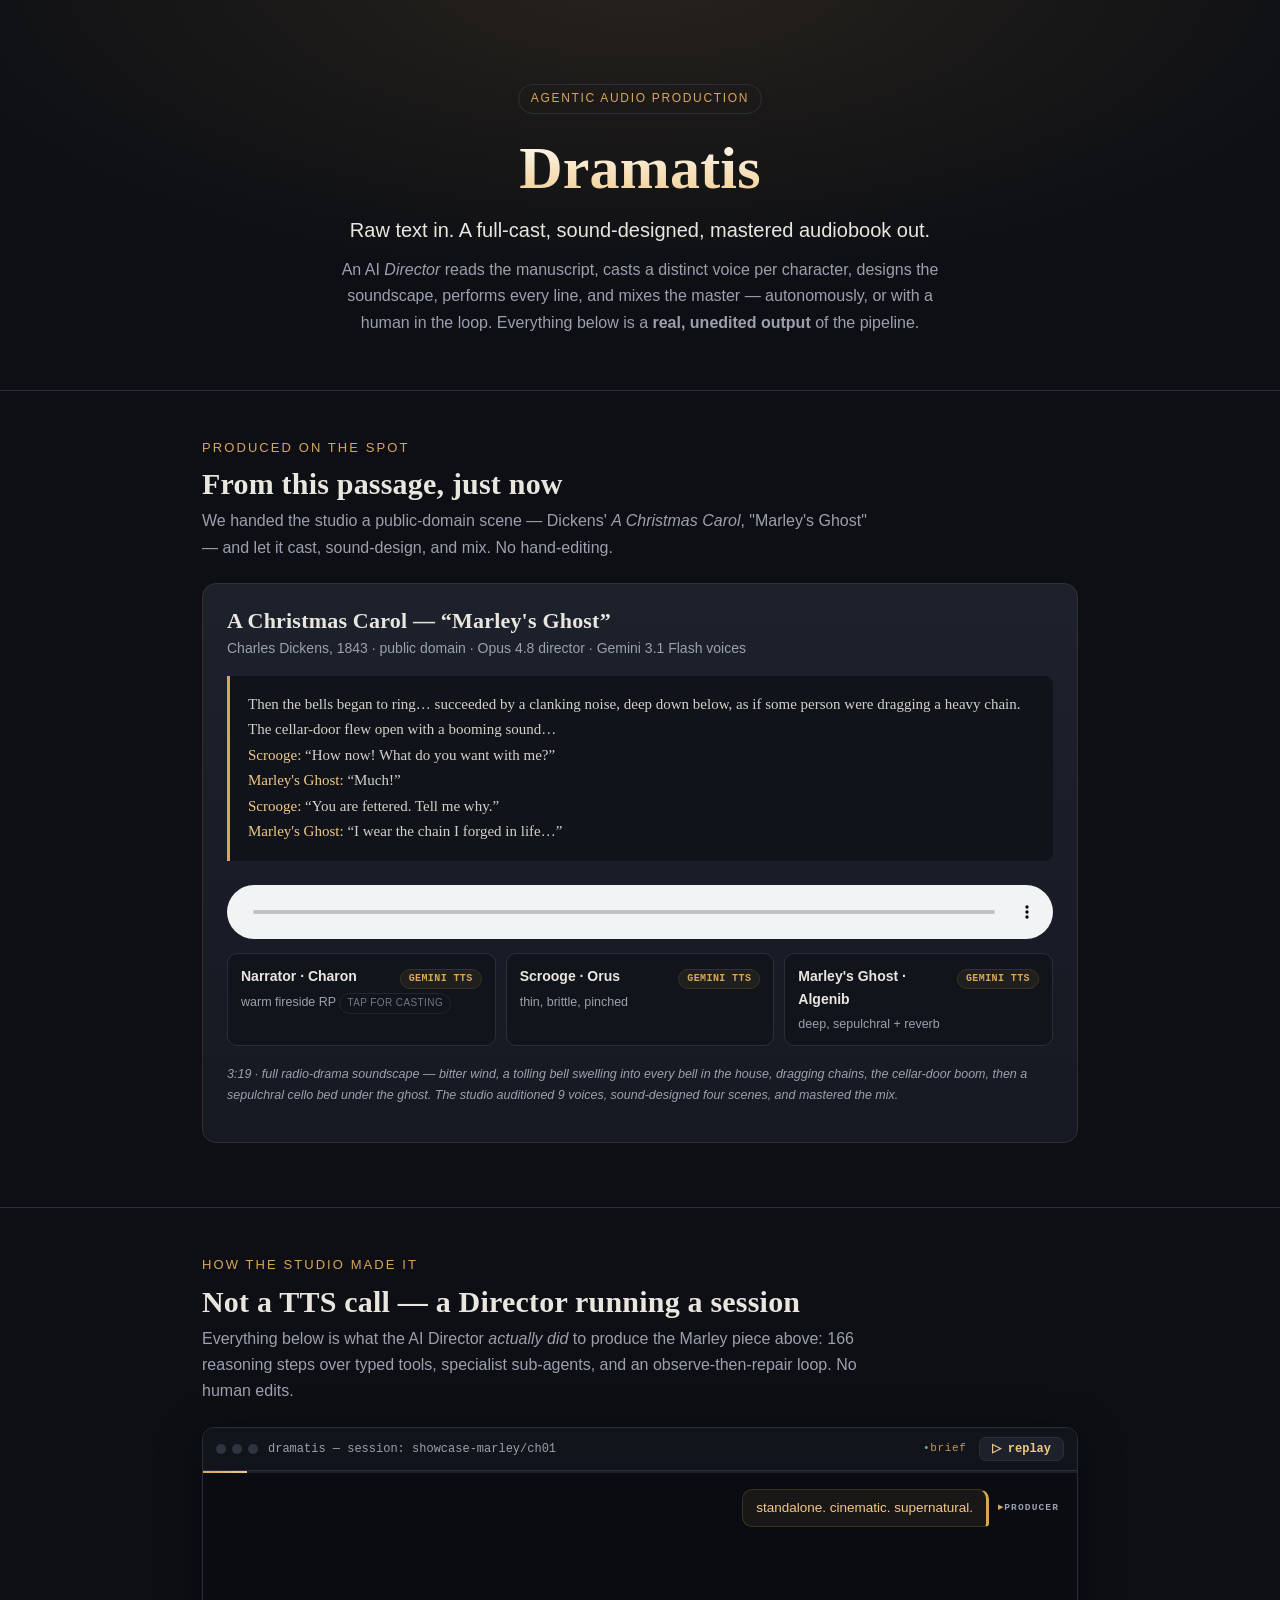
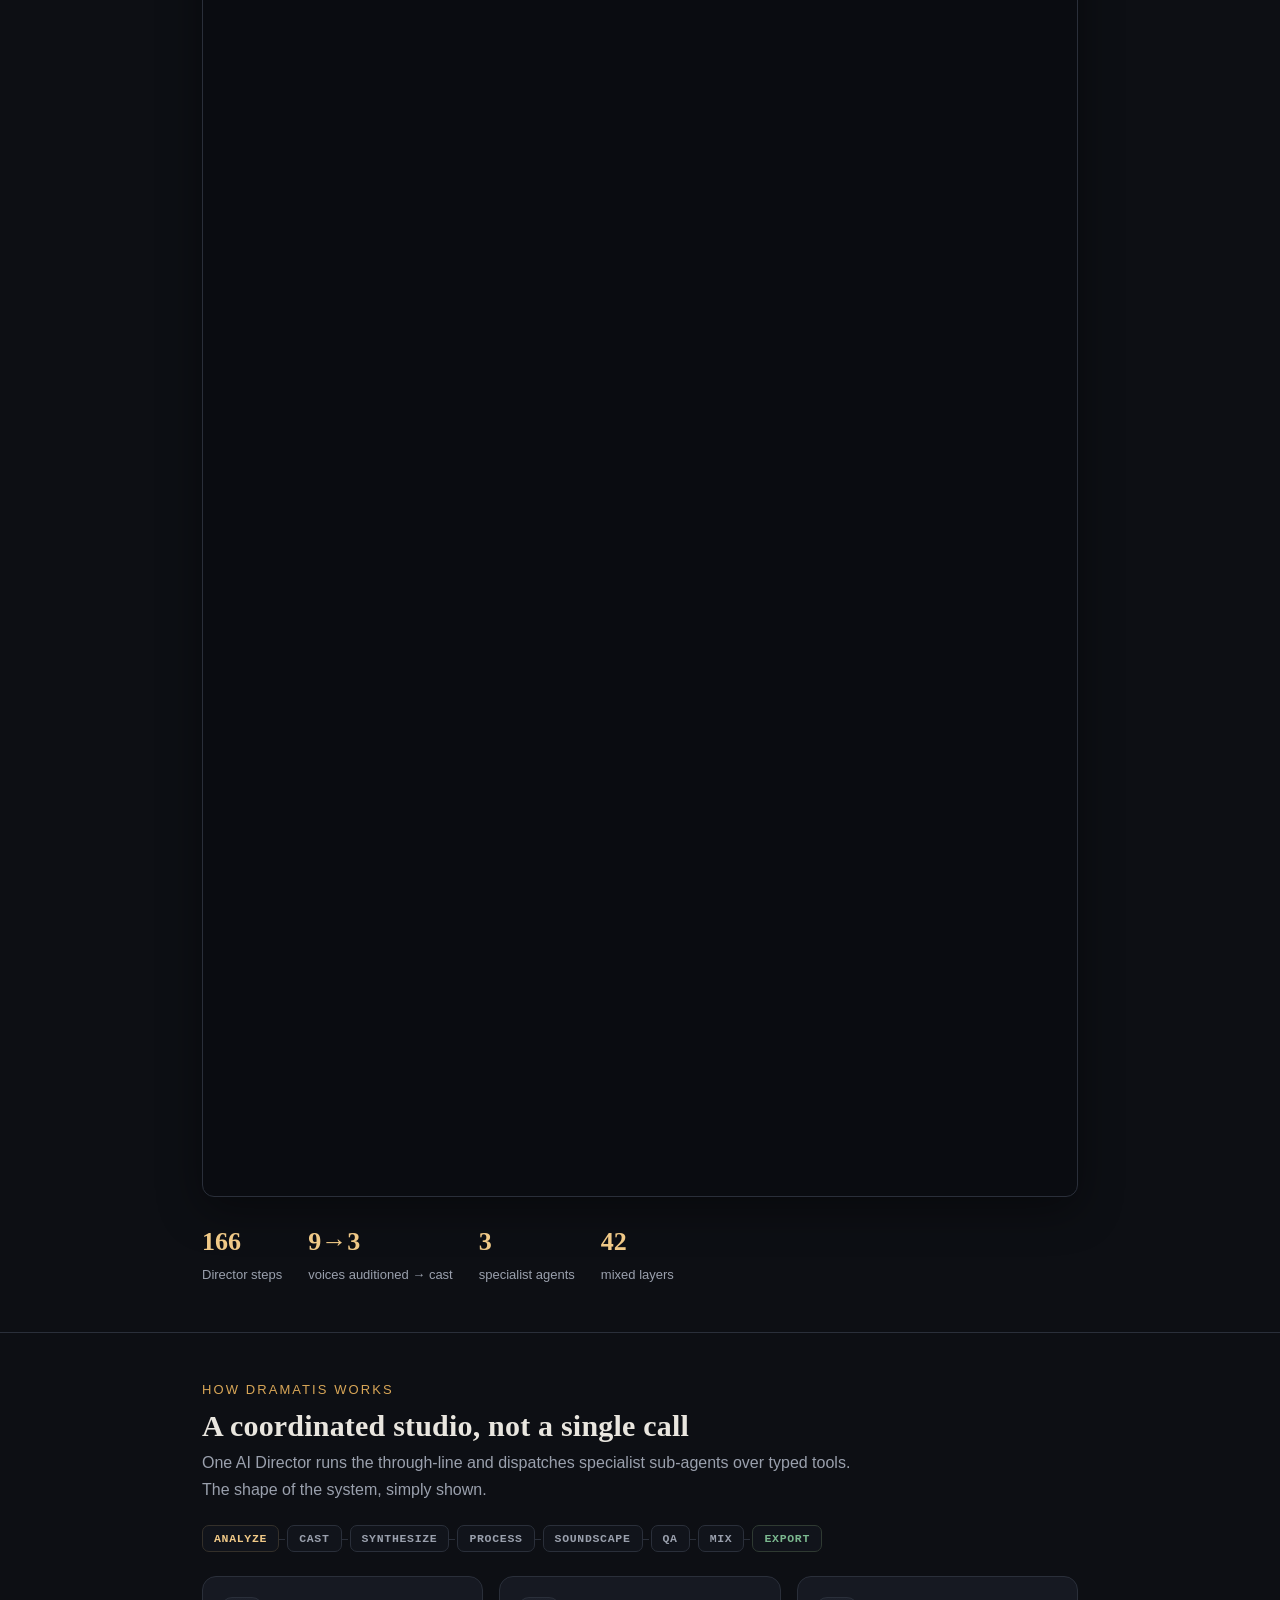
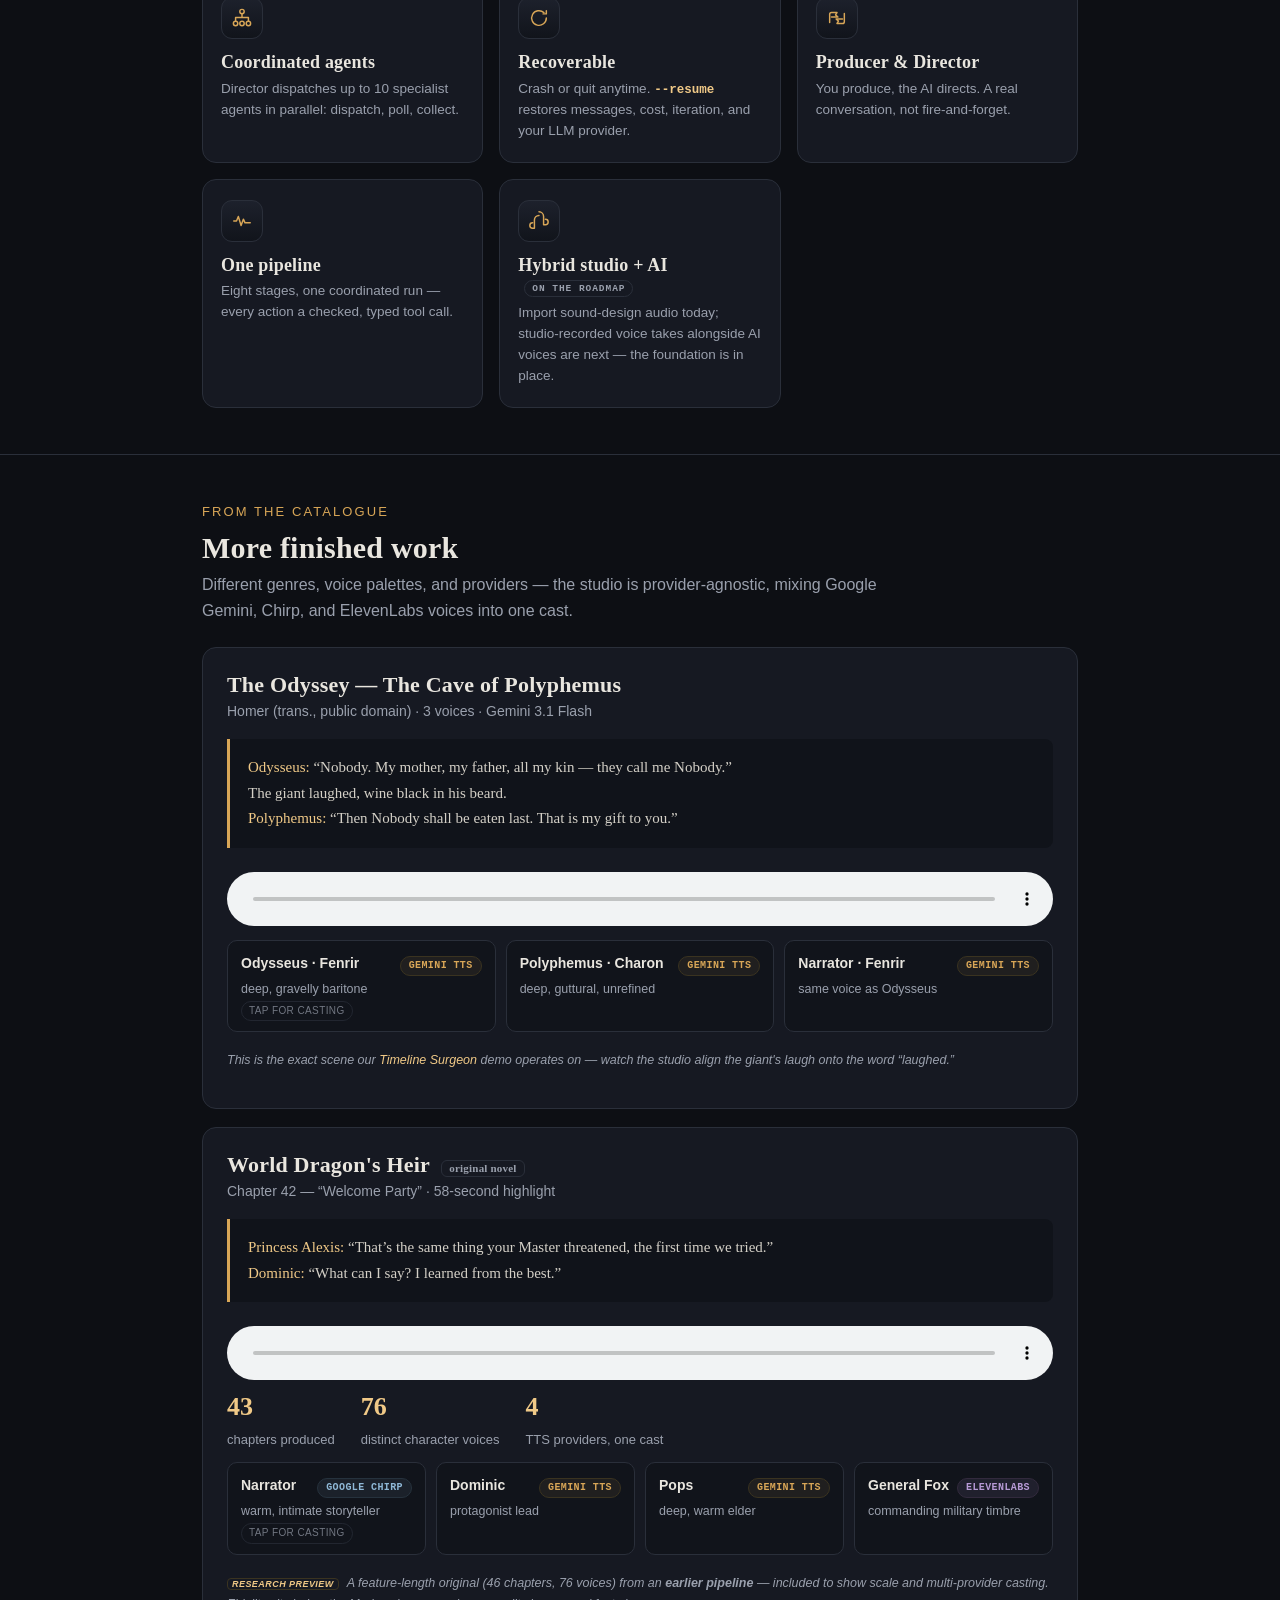
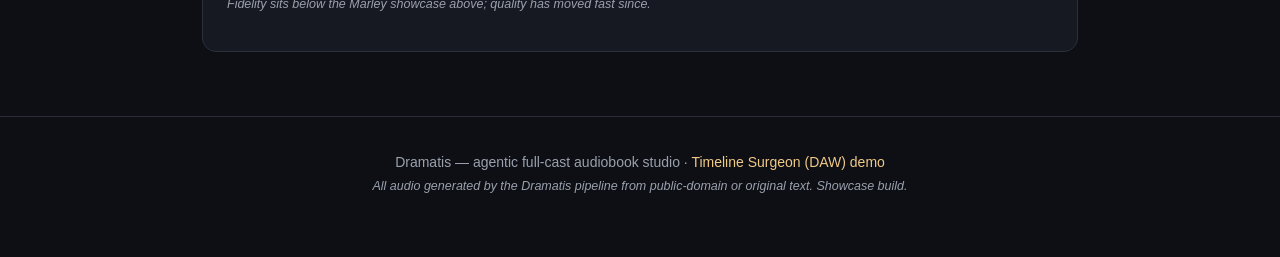
==== docs/index.html @ eeab8806 "showcase: terminal polish, per-voice samples, gallery swap, honest framing 1. Terminal: removed em-d" ====
<!DOCTYPE html>
<html lang="en">
<head>
<meta charset="utf-8">
<meta name="viewport" content="width=device-width, initial-scale=1">
<title>Dramatis — the AI full-cast audiobook studio</title>
<meta name="description" content="Dramatis turns raw text into full-cast, sound-designed, mixed audiobook audio. An AI Director casts voices, builds soundscapes, and masters the mix — these are real, unedited outputs.">
<style>
  :root{
    --bg:#0d0f14; --panel:#161922; --panel2:#1d212c; --ink:#e9e6df; --mut:#9aa0ad;
    --gold:#d8a657; --gold2:#f0c987; --line:#2a2f3a; --good:#7bb88f;
  }
  *{box-sizing:border-box}
  html{scroll-behavior:smooth}
  body{margin:0;background:var(--bg);color:var(--ink);
    font:16px/1.65 -apple-system,BlinkMacSystemFont,"Segoe UI",Roboto,Helvetica,Arial,sans-serif;
    -webkit-font-smoothing:antialiased}
  .wrap{max-width:920px;margin:0 auto;padding:0 22px}
  h1,h2,h3{font-family:Georgia,"Times New Roman",serif;font-weight:600;letter-spacing:.2px;line-height:1.2}
  a{color:var(--gold2);text-decoration:none}
  a:hover{text-decoration:underline}
  .tag{display:inline-block;font-size:12px;letter-spacing:.14em;text-transform:uppercase;
    color:var(--gold);border:1px solid var(--line);border-radius:999px;padding:4px 12px}

  /* hero */
  header.hero{padding:84px 0 54px;text-align:center;
    background:radial-gradient(1100px 460px at 50% -8%,rgba(216,166,87,.13),transparent 70%)}
  header.hero h1{font-size:60px;margin:18px 0 10px;background:linear-gradient(180deg,#fff,var(--gold2));
    -webkit-background-clip:text;background-clip:text;color:transparent}
  header.hero p.lead{font-size:20px;color:var(--ink);max-width:640px;margin:0 auto 6px}
  header.hero p.sub{color:var(--mut);max-width:600px;margin:10px auto 0}

  section{padding:46px 0;border-top:1px solid var(--line)}
  section h2{font-size:30px;margin:0 0 6px}
  .eyebrow{color:var(--gold);font-size:13px;letter-spacing:.16em;text-transform:uppercase;margin:0 0 8px}
  .desc{color:var(--mut);max-width:680px;margin:0 0 22px}

  .card{background:var(--panel);border:1px solid var(--line);border-radius:14px;padding:24px;margin:18px 0}
  .card.feature{background:linear-gradient(180deg,var(--panel2),var(--panel));border-color:#34302a}
  .card h3{font-size:22px;margin:0 0 2px}
  .card .meta{color:var(--mut);font-size:14px;margin:0 0 16px}

  .grid{display:grid;grid-template-columns:1fr 1fr;gap:20px}
  @media(max-width:720px){.grid{grid-template-columns:1fr}header.hero h1{font-size:42px}}

  blockquote.script{margin:0 0 18px;padding:16px 18px;background:#10131a;border-left:3px solid var(--gold);
    border-radius:0 8px 8px 0;color:#d4d0c7;font-family:Georgia,serif;font-size:15px;line-height:1.7}
  blockquote.script .sp{color:var(--gold2);font-style:normal}

  audio{width:100%;margin-top:6px;filter:saturate(.9)}
  .players{display:flex;flex-direction:column;gap:6px}

  .cast{display:flex;flex-wrap:wrap;gap:8px;margin-top:14px}
  .voice{display:flex;flex-direction:column;background:#11141b;border:1px solid var(--line);
    border-radius:10px;padding:9px 13px;min-width:150px}
  .voice .who{font-weight:600;font-size:14px}
  .voice .vo{color:var(--mut);font-size:12.5px}
  .pill{display:inline-block;font-size:11px;color:var(--mut);border:1px solid var(--line);
    border-radius:6px;padding:1px 7px;margin-left:6px}

  .pending{display:flex;align-items:center;gap:10px;color:var(--gold2);font-size:15px;
    background:#13161e;border:1px dashed #4a4332;border-radius:10px;padding:14px 16px}
  .dot{width:9px;height:9px;border-radius:50%;background:var(--gold);animation:pulse 1.3s infinite}
  @keyframes pulse{0%,100%{opacity:.35}50%{opacity:1}}

  .steps{display:flex;flex-wrap:wrap;gap:10px;margin-top:10px}
  .step{flex:1;min-width:120px;background:var(--panel);border:1px solid var(--line);border-radius:10px;padding:14px}
  .step b{color:var(--gold2);display:block;font-size:14px;margin-bottom:3px}
  .step span{color:var(--mut);font-size:13px}

  .statline{display:flex;gap:26px;flex-wrap:wrap;margin:6px 0 0}
  .statline .s b{font-size:26px;color:var(--gold2);font-family:Georgia,serif}
  .statline .s span{color:var(--mut);font-size:13px;display:block}

  footer{border-top:1px solid var(--line);padding:34px 0 60px;color:var(--mut);font-size:14px;text-align:center}
  .note{color:var(--mut);font-size:12.5px;margin-top:18px;font-style:italic}

  /* agent-trace replay console */
  .replay{background:#0a0c11;border:1px solid var(--line);border-radius:12px;overflow:hidden;
    margin:22px 0 0;box-shadow:0 12px 44px rgba(0,0,0,.4)}
  .replay-bar{display:flex;align-items:center;gap:10px;padding:9px 13px;background:#11141b;border-bottom:1px solid var(--line)}
  .rb-dots{display:flex;gap:6px}
  .rb-dots i{width:10px;height:10px;border-radius:50%;background:#2e3440;display:block}
  .rb-title{flex:1;color:var(--mut);font:12px/1 ui-monospace,Menlo,Consolas,monospace}
  .rb-play{background:var(--panel2);color:var(--gold2);border:1px solid var(--line);border-radius:7px;
    padding:5px 12px;font:600 12px/1 ui-monospace,Menlo,Consolas,monospace;cursor:pointer}
  .rb-play:hover{border-color:var(--gold)}
  .replay-body{padding:16px 18px;font:13.5px/1.55 ui-monospace,Menlo,Consolas,monospace}
  .ev{margin:0 0 12px;transition:opacity .5s cubic-bezier(.22,.7,.2,1),transform .5s cubic-bezier(.22,.7,.2,1)}
  .replay.armed .ev{opacity:0;transform:translateY(10px)}
  .replay.armed .ev.show{opacity:1;transform:none}
  @media (prefers-reduced-motion: reduce){.replay.armed .ev{opacity:1;transform:none}}

  /* ===== voice cards ===== */
/* ===== interactive voice cards (vc-) — additive, namespaced ===== */
.vc-cast{display:grid;grid-template-columns:repeat(auto-fill,minmax(200px,1fr));gap:10px;margin-top:14px}
.vc-cast--wide{grid-template-columns:repeat(auto-fill,minmax(190px,1fr));margin-top:12px}

.vc-card{position:relative;display:block;width:100%;text-align:left;background:#11141b;
  border:1px solid var(--line);border-radius:10px;padding:11px 13px;cursor:pointer;
  -webkit-tap-highlight-color:transparent;
  transition:border-color .28s cubic-bezier(.22,.7,.2,1),background .28s cubic-bezier(.22,.7,.2,1),
    transform .28s cubic-bezier(.22,.7,.2,1),box-shadow .28s cubic-bezier(.22,.7,.2,1)}
.vc-card:hover,.vc-card:focus-visible,.vc-card.is-open{border-color:var(--gold);background:#141821;
  box-shadow:0 8px 26px rgba(0,0,0,.34);outline:none}
.vc-card:focus-visible{box-shadow:0 0 0 2px rgba(216,166,87,.45)}

.vc-head{display:flex;align-items:baseline;justify-content:space-between;gap:8px}
.vc-who{font-weight:600;font-size:14px;color:var(--ink)}
.vc-voice{display:block;color:var(--mut);font-size:12.5px;margin-top:3px}

/* provider chip — tint per family so the multi-provider story reads visually */
.vc-chip{flex:none;font:600 10px/1.4 ui-monospace,Menlo,Consolas,monospace;letter-spacing:.04em;
  text-transform:uppercase;border:1px solid var(--line);border-radius:999px;padding:2px 8px;color:var(--mut);white-space:nowrap}
.vc-card[data-prov="gemini"] .vc-chip{color:var(--gold);border-color:#3a3320;background:rgba(216,166,87,.07)}
.vc-card[data-prov="chirp"]  .vc-chip{color:#8fb8d6;border-color:#26323d;background:rgba(143,184,214,.08)}
.vc-card[data-prov="eleven"] .vc-chip{color:#b79ad6;border-color:#322a3d;background:rgba(183,154,214,.09)}

/* hover/tap cue — fades out once the detail is open */
.vc-cue{display:inline-block;color:var(--mut);font-size:10px;letter-spacing:.04em;text-transform:uppercase;
  border:1px solid var(--line);border-radius:999px;padding:1px 7px;opacity:0;transform:translateY(1px);
  transition:opacity .25s ease,color .25s ease,border-color .25s ease;vertical-align:middle}
.vc-cast > .vc-card:first-child .vc-cue{opacity:.7}
.vc-card:hover .vc-cue{color:var(--gold);border-color:#3a3320}
.vc-card:hover .vc-cue,.vc-card:focus-within .vc-cue,.vc-card.is-open .vc-cue{opacity:0}

/* reveal: grid 0fr->1fr never clips and animates the real height */
.vc-detail{display:grid;grid-template-rows:0fr;
  transition:grid-template-rows .34s cubic-bezier(.22,.7,.2,1),margin-top .34s cubic-bezier(.22,.7,.2,1);
  margin-top:0}
.vc-detail-i{overflow:hidden;min-height:0;opacity:0;transform:translateY(-3px);
  transition:opacity .3s ease .04s,transform .3s cubic-bezier(.22,.7,.2,1) .04s}
.vc-card:hover .vc-detail,.vc-card:focus-within .vc-detail,.vc-card.is-open .vc-detail{grid-template-rows:1fr;margin-top:9px}
.vc-card:hover .vc-detail-i,.vc-card:focus-within .vc-detail-i,.vc-card.is-open .vc-detail-i{opacity:1;transform:none}

.vc-for{display:block;color:#d4d0c7;font-size:12.5px;line-height:1.55;
  padding-top:9px;border-top:1px solid var(--line)}
.vc-id{display:block;color:var(--mut);font:11px/1.4 ui-monospace,Menlo,Consolas,monospace;margin-top:6px;word-break:break-word}
.vc-sample{display:block;margin-top:8px}
.vc-play{font:600 11px/1 ui-monospace,Menlo,Consolas,monospace;letter-spacing:.03em;
  color:var(--gold2);background:rgba(216,166,87,.08);border:1px solid #3a3320;border-radius:7px;
  padding:5px 11px;cursor:pointer;transition:background .2s,border-color .2s}
.vc-play:hover{background:rgba(216,166,87,.16);border-color:var(--gold)}
.vc-play.playing{color:var(--good);border-color:#2f3a32;background:rgba(123,184,143,.1)}

@media(max-width:720px){.vc-cast,.vc-cast--wide{grid-template-columns:1fr 1fr}.vc-chip{font-size:9.5px;padding:2px 6px}}
@media(max-width:430px){.vc-cast,.vc-cast--wide{grid-template-columns:1fr}}
@media (prefers-reduced-motion: reduce){
  .vc-card,.vc-detail,.vc-detail-i,.vc-cue{transition:none}
}
  /* ===== upgraded agent-trace replay (rp-/tr-) - terminal-styled, CLI colour-coded ===== */
.rp-phase{font:11px/1 ui-monospace,Menlo,Consolas,monospace;color:var(--gold);letter-spacing:.06em;
  text-transform:lowercase;opacity:0;transition:opacity .4s;white-space:nowrap;margin-right:2px}
.rp-phase.on{opacity:.9}
.rp-phase::before{content:"\2022 ";color:var(--good)}
.rp-rail{height:2px;background:#1a1e27;position:relative;overflow:hidden}
.rp-rail-fill{position:absolute;inset:0 100% 0 0;background:linear-gradient(90deg,var(--gold),var(--gold2));
  transition:right .5s linear;left:0;right:100%}
.replay.armed .rp-rail-fill{right:100%}

/* everything in the body is monospace now (true terminal) */
.replay.armed .ev[data-step]{opacity:0;transform:translateY(8px)}
.replay.armed .ev[data-step].show{opacity:1;transform:none}

/* DIRECTOR thinking - monospace, gold caret prompt (the agent "talking") */
.ev.think{color:#c4c9d2;font-style:normal;font-family:ui-monospace,Menlo,Consolas,monospace;
  font-size:13px;line-height:1.55;padding-left:16px;text-indent:-16px}
.ev.think::before{content:"\203A";color:var(--gold);font-weight:700;margin-right:7px;font-size:13px}

/* PRODUCER input - right-aligned human bubble, distinct from the machine feed */
.ev.rp-prod{display:flex;justify-content:flex-end;align-items:center;gap:9px}
.rp-prod-tag{font:600 9.5px/1 ui-monospace,Menlo,Consolas,monospace;letter-spacing:.12em;text-transform:uppercase;
  color:var(--mut);order:2}
.rp-prod-tag::before{content:"\25B8 ";color:var(--gold)}
.rp-prod-msg{order:1;max-width:78%;background:rgba(216,166,87,.08);border:1px solid #3a3320;
  border-right:3px solid var(--gold);border-radius:10px 10px 4px 10px;padding:8px 13px;
  color:var(--gold2);font:13.5px/1.5 -apple-system,BlinkMacSystemFont,"Segoe UI",Roboto,Helvetica,Arial,sans-serif}

/* TOOL CALL - structured signature line + a return line beneath it */
.ev.call{display:block;padding:7px 11px;border-left:2px solid #232833;background:#0c0f15;border-radius:0 8px 8px 0}
.ev.call .tr-sig{display:block;font:13px/1.6 ui-monospace,Menlo,Consolas,monospace}
.tr-fn{color:var(--gold2);font-weight:600}
.tr-fn::before{content:"\21B3 ";color:#4a5260;font-weight:400}
.ev.call .tr-sig > .tr-fn:first-child::before{content:"";}
.tr-args{color:#8a92a0}
.tr-str{color:#9fd3b0}            /* string args - green */
.tr-num{color:#d6a8e0}            /* numeric args - violet */
.tr-pipe{color:var(--gold);font-weight:700}
.tr-ret{display:block;color:var(--mut);font:12px/1.5 ui-monospace,Menlo,Consolas,monospace;margin-top:3px;padding-left:14px}
.tr-ret b{color:var(--good)}
.tr-q{color:#cdd2da;font-style:italic}
.tr-ok{color:var(--good);font-weight:700;text-transform:uppercase;font-size:10.5px;letter-spacing:.05em;margin-right:4px}
.ev.call.ok{border-left-color:var(--good)}
.tr-file{color:#e6b35a;font:12px/1 ui-monospace,Menlo,Consolas,monospace;background:#13161e;
  border:1px solid var(--line);border-radius:5px;padding:1px 5px}

/* ===== HELD PARALLEL STAGE - the multi-agent wow ===== */
.ev.rp-fan{background:#0c0f15;border:1px solid var(--line);border-radius:11px;padding:12px 13px 11px;
  border-left:2px solid var(--gold)}
.rp-fan-head{display:flex;align-items:center;gap:9px;margin-bottom:11px}
.rp-fan-dot{width:9px;height:9px;border-radius:50%;background:var(--gold);flex:none}
.ev.rp-fan.active .rp-fan-dot{animation:rp-pulse 1.2s infinite}
@keyframes rp-pulse{0%,100%{opacity:.35;box-shadow:0 0 0 0 rgba(216,166,87,.4)}50%{opacity:1;box-shadow:0 0 0 6px rgba(216,166,87,0)}}
.rp-fan-label{font:12.5px/1.3 ui-monospace,Menlo,Consolas,monospace;color:var(--mut)}
.rp-fan-label b{color:var(--gold2)}
.rp-lanes{display:grid;grid-template-columns:1fr 1fr 1fr;gap:9px}
.rp-lane{background:#11141b;border:1px solid var(--line);border-radius:9px;padding:9px 10px;
  border-top:2px solid #2a2f3a;transition:border-top-color .35s,box-shadow .35s,transform .35s}
.rp-lane[data-lane="qa"].lit{border-top-color:#e6b35a;box-shadow:0 0 20px -8px #e6b35a;transform:translateY(-2px)}
.rp-lane[data-lane="dram"].lit{border-top-color:var(--gold2);box-shadow:0 0 20px -8px var(--gold2);transform:translateY(-2px)}
.rp-lane[data-lane="snd"].lit{border-top-color:var(--good);box-shadow:0 0 20px -8px var(--good);transform:translateY(-2px)}
.rp-lane-top{margin-bottom:7px}
.rp-lane-name{display:block;color:var(--gold2);font:600 12px/1.2 ui-monospace,Menlo,Consolas,monospace}
.rp-lane-name::before{content:"\25CF ";font-size:8px;vertical-align:middle;color:#4a5260}
.rp-lane[data-lane="qa"].lit .rp-lane-name::before{color:#e6b35a}
.rp-lane[data-lane="dram"].lit .rp-lane-name::before{color:var(--gold2)}
.rp-lane[data-lane="snd"].lit .rp-lane-name::before{color:var(--good)}
.rp-lane-job{display:block;color:var(--mut);font-size:10.5px;margin-top:2px;line-height:1.35}
.rp-lane-feed{list-style:none;margin:0;padding:0;display:flex;flex-direction:column;gap:5px}
.rp-lane-feed li{color:#aeb4bf;font:11px/1.45 ui-monospace,Menlo,Consolas,monospace;
  padding-left:13px;position:relative;opacity:0;transform:translateY(5px);
  transition:opacity .4s,transform .4s}
.rp-lane-feed li::before{content:"";position:absolute;left:0;top:6px;width:5px;height:5px;border-radius:50%;background:#3a4150}
.rp-lane-feed li.in{opacity:1;transform:none}
.rp-lane-feed li.rp-warn{color:#e6b35a}.rp-lane-feed li.rp-warn::before{background:#e6b35a}
.rp-lane-feed li.rp-good{color:var(--good)}.rp-lane-feed li.rp-good::before{background:var(--good)}
.rp-tk{font-size:9px;font-weight:700;text-transform:uppercase;letter-spacing:.05em;
  border:1px solid currentColor;border-radius:4px;padding:0 4px;margin-right:5px;opacity:.85}
.rp-tk-ok{color:var(--good)}
.rp-fan-foot{margin-top:10px;min-height:16px}
.rp-conv{font:11.5px/1 ui-monospace,Menlo,Consolas,monospace;color:var(--gold);letter-spacing:.04em;
  opacity:0;transition:opacity .45s}
.rp-fan-foot.show .rp-conv{opacity:.95}
.rp-fan-foot.show .rp-conv::before{content:"\203A ";color:var(--gold)}

/* RECOVERABILITY beat */
.ev.rp-resume{display:flex;align-items:flex-start;gap:9px;background:#0e1622;border:1px solid #233247;
  border-left:2px solid var(--good);border-radius:9px;padding:10px 12px}
.rp-resume-tag{font:600 9.5px/1 ui-monospace,Menlo,Consolas,monospace;letter-spacing:.1em;text-transform:uppercase;
  color:var(--good);flex:none;margin-top:2px}
.rp-resume-tag::before{content:"\21BB ";font-size:12px}
.rp-resume-msg{color:#bcd6c8;font:12px/1.5 ui-monospace,Menlo,Consolas,monospace}
.rp-resume-msg code{color:var(--gold2);background:#13161e;border:1px solid var(--line);border-radius:4px;padding:0 5px}
.rp-resume-msg b{color:#dff0e6}

/* blinking cursor only on the live (current) think line */
.ev[data-step].show.cur::after{content:"\2588";color:var(--gold);margin-left:2px;animation:blink 1s step-end infinite;font-size:12px}
@keyframes blink{50%{opacity:0}}

@media(max-width:720px){
  .rp-lanes{grid-template-columns:1fr}
  .rp-phase{display:none}
  .rp-prod-msg{max-width:88%}
}
@media (prefers-reduced-motion: reduce){
  .replay.armed .ev[data-step]{opacity:1!important;transform:none!important}
  .rp-lane-feed li{opacity:1!important;transform:none!important}
  .rp-conv{opacity:.95!important}
  .rp-rail-fill{transition:none}
  .ev.rp-fan .rp-fan-dot{animation:none}
}

  /* ===== system overview ===== */
/* ===== system overview (ov-) — additive, namespaced ===== */
.ov-pipe{list-style:none;display:flex;flex-wrap:wrap;gap:8px;align-items:center;
  margin:0 0 24px;padding:0;font:600 11.5px/1 ui-monospace,Menlo,Consolas,monospace;
  letter-spacing:.06em;text-transform:uppercase}
.ov-pipe li{position:relative;color:var(--mut);background:#11141b;border:1px solid var(--line);
  border-radius:7px;padding:7px 11px;white-space:nowrap}
.ov-pipe li:first-child{color:var(--gold2);border-color:#34302a}
.ov-pipe li:last-child{color:var(--good);border-color:#2f3a32}
.ov-pipe li:not(:last-child)::after{content:"";position:absolute;right:-7px;top:50%;
  width:6px;height:1px;background:var(--line)}

.ov-grid{display:grid;grid-template-columns:repeat(3,1fr);gap:16px}
.ov-pillar{background:var(--panel);border:1px solid var(--line);border-radius:14px;
  padding:20px 18px;transition:transform .25s ease,border-color .25s ease}
.ov-pillar:hover{transform:translateY(-3px);border-color:#34302a}
.ov-ico{display:inline-flex;align-items:center;justify-content:center;width:42px;height:42px;
  border-radius:11px;background:linear-gradient(180deg,var(--panel2),#11141b);
  border:1px solid var(--line);color:var(--gold);margin-bottom:13px}
.ov-pillar h3{font-size:18px;margin:0 0 5px}
.ov-pillar p{color:var(--mut);font-size:13.5px;line-height:1.55;margin:0}
.ov-mono{font:600 12.5px/1 ui-monospace,Menlo,Consolas,monospace;color:var(--gold2)}
.ov-soon{display:inline-block;vertical-align:middle;font:600 9.5px/1 ui-monospace,Menlo,Consolas,monospace;
  letter-spacing:.1em;text-transform:uppercase;color:var(--mut);
  border:1px solid var(--line);border-radius:999px;padding:3px 7px;margin-left:6px}

@media(max-width:720px){
  .ov-grid{grid-template-columns:1fr}
}
@media(max-width:520px){
  .ov-pipe{font-size:10.5px;gap:6px}
  .ov-pipe li{padding:6px 8px}
  .ov-pipe li:not(:last-child)::after{display:none}
}
@media (prefers-reduced-motion: reduce){
  .ov-pillar{transition:none}
  .ov-pillar:hover{transform:none}
}
</style>
</head>
<body>

<header class="hero">
  <div class="wrap">
    <span class="tag">Agentic audio production</span>
    <h1>Dramatis</h1>
    <p class="lead">Raw text in. A full-cast, sound-designed, mastered audiobook out.</p>
    <p class="sub">An AI <em>Director</em> reads the manuscript, casts a distinct voice per character,
      designs the soundscape, performs every line, and mixes the master — autonomously, or with a
      human in the loop. Everything below is a <strong>real, unedited output</strong> of the pipeline.</p>
  </div>
</header>

<!-- CENTERPIECE: produced live -->
<section id="live">
  <div class="wrap">
    <p class="eyebrow">Produced on the spot</p>
    <h2>From this passage, just now</h2>
    <p class="desc">We handed the studio a public-domain scene — Dickens' <em>A Christmas Carol</em>,
      "Marley's Ghost" — and let it cast, sound-design, and mix. No hand-editing.</p>

    <div class="card feature">
      <h3>A Christmas Carol — “Marley's Ghost”</h3>
      <p class="meta">Charles Dickens, 1843 · public domain · Opus&nbsp;4.8 director · Gemini&nbsp;3.1&nbsp;Flash voices</p>

      <blockquote class="script">
        Then the bells began to ring… succeeded by a clanking noise, deep down below, as if some
        person were dragging a heavy chain. The cellar-door flew open with a booming sound…<br>
        <span class="sp">Scrooge:</span> “How now! What do you want with me?”<br>
        <span class="sp">Marley's Ghost:</span> “Much!”<br>
        <span class="sp">Scrooge:</span> “You are fettered. Tell me why.”<br>
        <span class="sp">Marley's Ghost:</span> “I wear the chain I forged in life…”
      </blockquote>

      <div class="players"><audio controls preload="none" src="audio/marley.mp3"></audio></div>
      <div class="vc-cast">
        <div class="vc-card" tabindex="0" role="button" aria-expanded="false" data-prov="gemini">
          <div class="vc-head"><span class="vc-who">Narrator · Charon</span><span class="vc-chip">Gemini TTS</span></div>
          <span class="vc-voice">warm fireside RP <span class="vc-cue" aria-hidden="true">tap for casting</span></span>
          <div class="vc-detail"><div class="vc-detail-i">
            <span class="vc-for">Warm fireside Dickensian storyteller — gentle gravitas, calm amid the dread.</span>
            <span class="vc-sample"><button class="vc-play" type="button" data-src="audio/voices/marley_narrator.mp3" aria-label="Play voice sample">&#9655; hear voice</button></span>
            <span class="vc-id">Charon · Received Pronunciation</span>
          </div></div>
        </div>
        <div class="vc-card" tabindex="0" role="button" aria-expanded="false" data-prov="gemini">
          <div class="vc-head"><span class="vc-who">Scrooge · Orus</span><span class="vc-chip">Gemini TTS</span></div>
          <span class="vc-voice">thin, brittle, pinched</span>
          <div class="vc-detail"><div class="vc-detail-i">
            <span class="vc-for">High, thin, brittle and dry — the pinched, caustic miser.</span>
            <span class="vc-sample"><button class="vc-play" type="button" data-src="audio/voices/marley_scrooge.mp3" aria-label="Play voice sample">&#9655; hear voice</button></span>
            <span class="vc-id">Orus · Received Pronunciation</span>
          </div></div>
        </div>
        <div class="vc-card" tabindex="0" role="button" aria-expanded="false" data-prov="gemini">
          <div class="vc-head"><span class="vc-who">Marley's Ghost · Algenib</span><span class="vc-chip">Gemini TTS</span></div>
          <span class="vc-voice">deep, sepulchral + reverb</span>
          <div class="vc-detail"><div class="vc-detail-i">
            <span class="vc-for">Deep, sepulchral ghost — each word lands like a tolling bell.</span>
            <span class="vc-sample"><button class="vc-play" type="button" data-src="audio/voices/marley_ghost.mp3" aria-label="Play voice sample">&#9655; hear voice</button></span>
            <span class="vc-id">Algenib · Received Pronunciation</span>
          </div></div>
        </div>
      </div>
      <p class="note">3:19 · full radio-drama soundscape — bitter wind, a tolling bell swelling into every
        bell in the house, dragging chains, the cellar-door boom, then a sepulchral cello bed under the
        ghost. The studio auditioned 9 voices, sound-designed four scenes, and mastered the mix.</p>
    </div>
  </div>
</section>

<!-- HOW IT WAS MADE -->
<section id="how">
  <div class="wrap">
    <p class="eyebrow">How the studio made it</p>
    <h2>Not a TTS call — a Director running a session</h2>
    <p class="desc">Everything below is what the AI Director <em>actually did</em> to produce the Marley
      piece above: 166 reasoning steps over typed tools, specialist sub-agents, and an observe-then-repair
      loop. No human edits.</p>

<div class="replay" id="replay">
      <div class="replay-bar">
        <span class="rb-dots"><i></i><i></i><i></i></span>
        <span class="rb-title">dramatis &mdash; session: showcase-marley/ch01</span>
        <span class="rp-phase" id="rpPhase" aria-live="polite"></span>
        <button class="rb-play" id="rbPlay" type="button">&#9655; replay</button>
      </div>
      <div class="rp-rail" id="rpRail" aria-hidden="true"><span class="rp-rail-fill" id="rpRailFill"></span></div>

      <div class="replay-body" id="rbBody">

        <!-- 1 - creative brief: producer's one line -> full direction -->
        <div class="ev rp-prod" data-step="0">
          <span class="rp-prod-tag">producer</span>
          <span class="rp-prod-msg">standalone. cinematic. supernatural.</span>
        </div>
        <div class="ev think" data-step="1">One line of intent. I'll turn it into a full creative brief: a three&#8209;register cast in deliberate contrast, over a four&#8209;wave soundscape of slow&#8209;burn dread.</div>
        <div class="ev call" data-step="2">
          <span class="tr-sig"><span class="tr-fn">analyze_text</span><span class="tr-args">(scene=<span class="tr-str">"Marley's Ghost"</span>)</span></span>
          <span class="tr-ret"><span class="tr-ok">ok</span> 4 scenes &middot; 20 lines &middot; 3 speaking parts</span>
        </div>

        <!-- 2 - casting -->
        <div class="ev think" data-step="3">Scrooge thin and brittle, Marley deep and sepulchral, a warm fireside narrator between them. Auditioning candidates for every role.</div>
        <div class="ev call" data-step="4">
          <span class="tr-sig"><span class="tr-fn">audition_voice</span><span class="tr-args">(roles=3, takes=3)</span></span>
          <span class="tr-ret"><span class="tr-ok">ok</span> 9 takes rendered</span>
        </div>
        <div class="ev call" data-step="5">
          <span class="tr-sig"><span class="tr-fn">cast_voice</span><span class="tr-args">(<span class="tr-num">x3</span>)</span></span>
          <span class="tr-ret"><span class="tr-ok">ok</span> Orus <span class="tr-q">"high, thin, dry"</span> &middot; Algenib <span class="tr-q">"weary, sepulchral"</span> &middot; Charon <span class="tr-q">"warm storyteller"</span></span>
        </div>
        <div class="ev call" data-step="6">
          <span class="tr-sig"><span class="tr-fn">set_audio_treatment</span><span class="tr-args">(role=<span class="tr-str">"Marley"</span>)</span></span>
          <span class="tr-ret"><span class="tr-ok">ok</span> supernatural reverb + pitch&#8209;drop</span>
        </div>
        <div class="ev call" data-step="7">
          <span class="tr-sig"><span class="tr-fn">synthesize_batch</span><span class="tr-args">(lines=<span class="tr-num">19</span>)</span></span>
          <span class="tr-ret"><span class="tr-ok">ok</span> 19 line&#8209;level stems performed</span>
        </div>

        <!-- 3 - HELD PARALLEL STAGE -->
        <div class="ev think" data-step="8">Stems are down. Handing off to the full review crew: three specialists, all at once.</div>
        <div class="ev rp-fan" data-step="9">
          <div class="rp-fan-head"><span class="rp-fan-dot"></span><span class="rp-fan-label"><span class="tr-fn">dispatch_worker</span> &rarr; <b id="rpFanCount">3</b> specialists running in parallel</span></div>
          <div class="rp-lanes">
            <div class="rp-lane" data-lane="qa">
              <div class="rp-lane-top"><span class="rp-lane-name">qa_engineer</span><span class="rp-lane-job">transcript &middot; artifacts &middot; consistency</span></div>
              <ul class="rp-lane-feed">
                <li>transcribe 19 stems, align to script</li>
                <li class="rp-warn"><span class="rp-tk">warn</span> "Much!" heard as "marsh"</li>
                <li class="rp-warn"><span class="rp-tk">warn</span> narrator drifted +5.7 st</li>
              </ul>
            </div>
            <div class="rp-lane" data-lane="dram">
              <div class="rp-lane-top"><span class="rp-lane-name">creative_dramaturg</span><span class="rp-lane-job">delivery vs. brief</span></div>
              <ul class="rp-lane-feed">
                <li>scoring emotional arc per line</li>
                <li>Marley avoids cartoonish tropes</li>
                <li class="rp-good"><span class="rp-tk rp-tk-ok">pass</span> register clash superb</li>
              </ul>
            </div>
            <div class="rp-lane" data-lane="snd">
              <div class="rp-lane-top"><span class="rp-lane-name">sound_designer</span><span class="rp-lane-job">ambience &middot; SFX &middot; music</span></div>
              <ul class="rp-lane-feed">
                <li>bitter wind bed, tolling bell swell</li>
                <li>dragging chains, cellar&#8209;door boom</li>
                <li class="rp-good"><span class="rp-tk rp-tk-ok">done</span> sepulchral cello bed</li>
              </ul>
            </div>
          </div>
          <div class="rp-fan-foot" id="rpFanFoot"><span class="rp-conv">collect_worker &times;3 &middot; converging</span></div>
        </div>

        <!-- 4 - producer ear-check overrules the false flag -->
        <div class="ev think" data-step="10">QA flags a metallic artifact on <span class="tr-file">s004_l014.wav</span>. Surfacing it to the producer before I chase a re&#8209;synth.</div>
        <div class="ev rp-prod" data-step="11">
          <span class="rp-prod-tag">producer</span>
          <span class="rp-prod-msg">I checked s004_l014.wav. It's fine, continue.</span>
        </div>
        <div class="ev think" data-step="12">Trusting the human ear over the metric. Dropping the phantom defect, fixing only the two real ones.</div>
        <div class="ev call ok" data-step="13">
          <span class="tr-sig"><span class="tr-fn">re_synthesize</span><span class="tr-args">(targets=<span class="tr-num">2</span>)</span> <span class="tr-pipe">|</span> <span class="tr-fn">verify</span></span>
          <span class="tr-ret"><span class="tr-ok">ok</span> transcript 86.5% &rarr; <b>99.7%</b> &middot; narrator back in register</span>
        </div>

        <!-- 5 - greenlight -> autonomous finish -->
        <div class="ev rp-prod" data-step="14">
          <span class="rp-prod-tag">producer</span>
          <span class="rp-prod-msg">keep going</span>
        </div>
        <div class="ev think" data-step="15">Greenlit. Running soundscape, mix, and the repair loop through to a master, autonomously.</div>
        <div class="ev call" data-step="16">
          <span class="tr-sig"><span class="tr-fn">design_soundscape</span><span class="tr-args">()</span></span>
          <span class="tr-ret"><span class="tr-ok">ok</span> 16 cues &middot; bells &rarr; chains &rarr; cellar&#8209;door boom &rarr; cello</span>
        </div>

        <!-- 6 - recoverability beat -->
        <div class="ev rp-resume" data-step="17">
          <span class="rp-resume-tag">checkpoint</span>
          <span class="rp-resume-msg">cost ceiling hit. <code>--resume</code> restored messages, cost &amp; provider. Zero work lost &middot; iteration <b>57 &rarr; 100 &rarr; 166</b></span>
        </div>
        <div class="ev call" data-step="18">
          <span class="tr-sig"><span class="tr-fn">mix_chapter</span> <span class="tr-pipe">|</span> <span class="tr-fn">measure_masking</span></span>
          <span class="tr-ret"><span class="tr-ok">ok</span> 42 layers &middot; radio_drama &middot; masking &minus;4.4 dB &rarr; clear</span>
        </div>
        <div class="ev call ok" data-step="19">
          <span class="tr-sig"><span class="tr-fn">export_chapter</span><span class="tr-args">()</span></span>
          <span class="tr-ret"><span class="tr-ok">done</span> ch01.mp3 &middot; 3:19 &middot; verdict: <span class="tr-q">"release-ready"</span></span>
        </div>
      </div>
    </div>

    <div class="statline" style="margin-top:24px">
      <div class="s"><b>166</b><span>Director steps</span></div>
      <div class="s"><b>9→3</b><span>voices auditioned → cast</span></div>
      <div class="s"><b>3</b><span>specialist agents</span></div>
      <div class="s"><b>42</b><span>mixed layers</span></div>
    </div>
  </div>
</section>

<!-- SYSTEM OVERVIEW — place between #how and #gallery -->
<section id="system">
  <div class="wrap">
    <p class="eyebrow">How Dramatis works</p>
    <h2>A coordinated studio, not a single call</h2>
    <p class="desc">One AI Director runs the through-line and dispatches specialist sub-agents over typed tools.
      The shape of the system, simply shown.</p>

    <!-- pipeline spine -->
    <ol class="ov-pipe" aria-label="Production pipeline">
      <li>Analyze</li><li>Cast</li><li>Synthesize</li><li>Process</li>
      <li>Soundscape</li><li>QA</li><li>Mix</li><li>Export</li>
    </ol>

    <!-- five pillars -->
    <div class="ov-grid">

      <article class="ov-pillar">
        <span class="ov-ico" aria-hidden="true">
          <svg viewBox="0 0 24 24" width="22" height="22" fill="none" stroke="currentColor" stroke-width="1.6" stroke-linecap="round" stroke-linejoin="round">
            <circle cx="12" cy="5" r="2.4"/><circle cx="5" cy="18" r="2.4"/><circle cx="12" cy="18" r="2.4"/><circle cx="19" cy="18" r="2.4"/>
            <path d="M12 7.4v4M12 11.4H5v4M12 11.4h7v4"/>
          </svg>
        </span>
        <h3>Coordinated agents</h3>
        <p>Director dispatches up to 10 specialist agents in parallel: dispatch, poll, collect.</p>
      </article>

      <article class="ov-pillar">
        <span class="ov-ico" aria-hidden="true">
          <svg viewBox="0 0 24 24" width="22" height="22" fill="none" stroke="currentColor" stroke-width="1.6" stroke-linecap="round" stroke-linejoin="round">
            <path d="M20 12a8 8 0 1 1-2.6-5.9"/><path d="M20 4v3.5h-3.5"/>
          </svg>
        </span>
        <h3>Recoverable</h3>
        <p>Crash or quit anytime. <span class="ov-mono">--resume</span> restores messages, cost, iteration, and your LLM provider.</p>
      </article>

      <article class="ov-pillar">
        <span class="ov-ico" aria-hidden="true">
          <svg viewBox="0 0 24 24" width="22" height="22" fill="none" stroke="currentColor" stroke-width="1.6" stroke-linecap="round" stroke-linejoin="round">
            <path d="M4 17V8a2 2 0 0 1 2-2h6l-1.6 2.6L13 11H6"/><path d="M20 7v9a2 2 0 0 1-2 2h-6l1.6-2.6L11 13h7"/>
          </svg>
        </span>
        <h3>Producer &amp; Director</h3>
        <p>You produce, the AI directs. A real conversation, not fire-and-forget.</p>
      </article>

      <article class="ov-pillar">
        <span class="ov-ico" aria-hidden="true">
          <svg viewBox="0 0 24 24" width="22" height="22" fill="none" stroke="currentColor" stroke-width="1.6" stroke-linecap="round" stroke-linejoin="round">
            <path d="M3 12h3l2-5 3 10 2.5-7 1.8 4H21"/>
          </svg>
        </span>
        <h3>One pipeline</h3>
        <p>Eight stages, one coordinated run — every action a checked, typed tool call.</p>
      </article>

      <article class="ov-pillar">
        <span class="ov-ico" aria-hidden="true">
          <svg viewBox="0 0 24 24" width="22" height="22" fill="none" stroke="currentColor" stroke-width="1.6" stroke-linecap="round" stroke-linejoin="round">
            <path d="M5 14a3 3 0 0 0 0 6h2v-9a5 5 0 0 1 5-5"/><path d="M19 10a3 3 0 0 1 0 6h-2V7a5 5 0 0 0-5-5"/>
          </svg>
        </span>
        <h3>Hybrid studio + AI <span class="ov-soon">on the roadmap</span></h3>
        <p>Import sound-design audio today; studio-recorded voice takes alongside AI voices are next — the foundation is in place.</p>
      </article>

    </div>
  </div>
</section>

<!-- GALLERY -->
<section id="gallery">
  <div class="wrap">
    <p class="eyebrow">From the catalogue</p>
    <h2>More finished work</h2>
    <p class="desc">Different genres, voice palettes, and providers — the studio is provider-agnostic,
      mixing Google Gemini, Chirp, and ElevenLabs voices into one cast.</p>

    <div class="card">
      <h3>The Odyssey — The Cave of Polyphemus</h3>
      <p class="meta">Homer (trans., public domain) · 3 voices · Gemini 3.1 Flash</p>
      <blockquote class="script">
        <span class="sp">Odysseus:</span> “Nobody. My mother, my father, all my kin — they call me Nobody.”<br>
        The giant laughed, wine black in his beard.<br>
        <span class="sp">Polyphemus:</span> “Then Nobody shall be eaten last. That is my gift to you.”
      </blockquote>
      <div class="players"><audio controls preload="none" src="audio/odyssey_polyphemus.mp3"></audio></div>
      <div class="vc-cast">
        <div class="vc-card" tabindex="0" role="button" aria-expanded="false" data-prov="gemini">
          <div class="vc-head"><span class="vc-who">Odysseus · Fenrir</span><span class="vc-chip">Gemini TTS</span></div>
          <span class="vc-voice">deep, gravelly baritone <span class="vc-cue" aria-hidden="true">tap for casting</span></span>
          <div class="vc-detail"><div class="vc-detail-i">
            <span class="vc-for">Deep resonant baritone, gravelly — a seasoned king and survivor.</span>
            <span class="vc-sample"><button class="vc-play" type="button" data-src="audio/voices/odyssey_odysseus.mp3" aria-label="Play voice sample">&#9655; hear voice</button></span>
            <span class="vc-id">Fenrir · Received Pronunciation</span>
          </div></div>
        </div>
        <div class="vc-card" tabindex="0" role="button" aria-expanded="false" data-prov="gemini">
          <div class="vc-head"><span class="vc-who">Polyphemus · Charon</span><span class="vc-chip">Gemini TTS</span></div>
          <span class="vc-voice">deep, guttural, unrefined</span>
          <div class="vc-detail"><div class="vc-detail-i">
            <span class="vc-for">Massive chest resonance — a force of nature, terrifyingly arrogant.</span>
            <span class="vc-sample"><button class="vc-play" type="button" data-src="audio/voices/odyssey_polyphemus.mp3" aria-label="Play voice sample">&#9655; hear voice</button></span>
            <span class="vc-id">Charon · deep, guttural</span>
          </div></div>
        </div>
        <div class="vc-card" tabindex="0" role="button" aria-expanded="false" data-prov="gemini">
          <div class="vc-head"><span class="vc-who">Narrator · Fenrir</span><span class="vc-chip">Gemini TTS</span></div>
          <span class="vc-voice">same voice as Odysseus</span>
          <div class="vc-detail"><div class="vc-detail-i">
            <span class="vc-for">The same voice as Odysseus — the hero recounting his own tale.</span>
            <span class="vc-id">Fenrir · Received Pronunciation</span>
          </div></div>
        </div>
      </div>
      <p class="note">This is the exact scene our <a href="https://hellf1nger.github.io/Dramatis-DAW/">Timeline Surgeon</a>
        demo operates on — watch the studio align the giant's laugh onto the word “laughed.”</p>
    </div>

    <div class="card">
      <h3>World Dragon's Heir <span class="pill">original novel</span></h3>
      <p class="meta">Chapter 42 — “Welcome Party” · 58-second highlight</p>
      <blockquote class="script">
        <span class="sp">Princess Alexis:</span> “That’s the same thing your Master threatened, the first time we tried.”<br>
        <span class="sp">Dominic:</span> “What can I say? I learned from the best.”
      </blockquote>
      <div class="players"><audio controls preload="none" src="audio/wdh_ch42_highlight.mp3"></audio></div>
      <div class="statline">
        <div class="s"><b>43</b><span>chapters produced</span></div>
        <div class="s"><b>76</b><span>distinct character voices</span></div>
        <div class="s"><b>4</b><span>TTS providers, one cast</span></div>
      </div>
      <div class="vc-cast vc-cast--wide">
        <div class="vc-card" tabindex="0" role="button" aria-expanded="false" data-prov="chirp">
          <div class="vc-head"><span class="vc-who">Narrator</span><span class="vc-chip">Google Chirp</span></div>
          <span class="vc-voice">warm, intimate storyteller <span class="vc-cue" aria-hidden="true">tap for casting</span></span>
          <div class="vc-detail"><div class="vc-detail-i">
            <span class="vc-for">Warm, intimate master storyteller by a fireside — the one role reserved for Chirp.</span>
            <span class="vc-id">en-GB-Chirp3-HD-Vindemiatrix · British</span>
          </div></div>
        </div>
        <div class="vc-card" tabindex="0" role="button" aria-expanded="false" data-prov="gemini">
          <div class="vc-head"><span class="vc-who">Dominic</span><span class="vc-chip">Gemini TTS</span></div>
          <span class="vc-voice">protagonist lead</span>
          <div class="vc-detail"><div class="vc-detail-i">
            <span class="vc-for">Protagonist lead voice, given palace-room reverb for the dinner scene.</span>
            <span class="vc-id">Alnilam · neutral British</span>
          </div></div>
        </div>
        <div class="vc-card" tabindex="0" role="button" aria-expanded="false" data-prov="gemini">
          <div class="vc-head"><span class="vc-who">Pops</span><span class="vc-chip">Gemini TTS</span></div>
          <span class="vc-voice">deep, warm elder</span>
          <div class="vc-detail"><div class="vc-detail-i">
            <span class="vc-for">Deep, warm elder presence anchoring the family dinner.</span>
            <span class="vc-id">Algenib · neutral British</span>
          </div></div>
        </div>
        <div class="vc-card" tabindex="0" role="button" aria-expanded="false" data-prov="eleven">
          <div class="vc-head"><span class="vc-who">General Fox</span><span class="vc-chip">ElevenLabs</span></div>
          <span class="vc-voice">commanding military timbre</span>
          <div class="vc-detail"><div class="vc-detail-i">
            <span class="vc-for">A distinct ElevenLabs timbre, used surgically to mark the commanding military general.</span>
            <span class="vc-id">cjVigY5qzO86Huf0OWal · ElevenLabs</span>
          </div></div>
        </div>
      </div>
      <p class="note"><span class="rp-tk" style="color:var(--gold2);opacity:1;border-color:#3a3320">research preview</span> A feature-length original (46 chapters, 76 voices) from an <strong>earlier pipeline</strong> — included to show scale and multi-provider casting. Fidelity sits below the <em>Marley</em> showcase above; quality has moved fast since.</p>
    </div>
  </div>
</section>

<footer>
  <div class="wrap">
    Dramatis — agentic full-cast audiobook studio ·
    <a href="https://hellf1nger.github.io/Dramatis-DAW/">Timeline Surgeon (DAW) demo</a><br>
    <span class="note">All audio generated by the Dramatis pipeline from public-domain or original text. Showcase build.</span>
  </div>
</footer>

<script>
/* ---- agent-trace replay (v2) ---- */
(function(){
  var r = document.getElementById('replay'); if(!r) return;
  var body = document.getElementById('rbBody'); if(!body) return;
  var btn = document.getElementById('rbPlay');
  var phase = document.getElementById('rpPhase');
  var railFill = document.getElementById('rpRailFill');
  var evs = [].slice.call(body.querySelectorAll('.ev[data-step]'));
  if(!evs.length) return;

  var reduce = window.matchMedia && window.matchMedia('(prefers-reduced-motion: reduce)').matches;
  r.classList.add('armed'); // hide steps only when JS is present

  // phase label per step index (the real pipeline stages)
  var phases = ['brief','brief','analyze','cast','cast','cast','cast','synth','review',
                'review','review','review','review','review','mix','mix','mix','resume','mix','export'];
  // per-step dwell (ms) before advancing; the fan stage holds long
  var dwell = function(el){
    if(el.classList.contains('rp-fan')) return 6200;
    if(el.classList.contains('rp-prod')) return 1700;
    if(el.classList.contains('rp-resume')) return 2400;
    if(el.classList.contains('think')) return 1500;
    return 1250;
  };

  var timers = [], playing = false;
  function clearAll(){ timers.forEach(function(t){ clearTimeout(t); }); timers = []; }
  function reset(){
    clearAll();
    evs.forEach(function(e){
      e.classList.remove('show','cur','active');
      var feed = e.querySelectorAll('.rp-lane-feed li'); [].forEach.call(feed,function(li){li.classList.remove('in');});
      var lanes = e.querySelectorAll('.rp-lane'); [].forEach.call(lanes,function(l){l.classList.remove('lit');});
      var foot = e.querySelector('.rp-fan-foot'); if(foot) foot.classList.remove('show');
    });
    if(railFill) railFill.style.right = '100%';
    if(phase){ phase.textContent=''; phase.classList.remove('on'); }
  }

  // animate the held parallel stage: lanes light, then findings stream in, then converge
  function runFan(el, done){
    el.classList.add('active');
    var lanes = [].slice.call(el.querySelectorAll('.rp-lane'));
    var foot = el.querySelector('.rp-fan-foot');
    if(reduce){
      lanes.forEach(function(l){ l.classList.add('lit'); });
      [].forEach.call(el.querySelectorAll('.rp-lane-feed li'),function(li){li.classList.add('in');});
      if(foot) foot.classList.add('show');
      timers.push(setTimeout(done, 900));
      return;
    }
    // 1) all three lanes light at once (the "running in parallel" beat)
    timers.push(setTimeout(function(){ lanes.forEach(function(l){ l.classList.add('lit'); }); }, 120));
    // 2) findings stream concurrently across lanes, row by row (max 3 rows)
    var feeds = lanes.map(function(l){ return [].slice.call(l.querySelectorAll('.rp-lane-feed li')); });
    var maxRows = 3, rowGap = 1100, startAt = 500;
    for(var row=0; row<maxRows; row++){
      (function(row){
        timers.push(setTimeout(function(){
          feeds.forEach(function(f){ if(f[row]) f[row].classList.add('in'); });
        }, startAt + row*rowGap));
      })(row);
    }
    // 3) converge
    timers.push(setTimeout(function(){ if(foot) foot.classList.add('show'); el.classList.remove('active'); }, startAt + maxRows*rowGap + 250));
    timers.push(setTimeout(done, startAt + maxRows*rowGap + 900));
  }

  function play(){
    if(playing) return;
    playing = true; reset();
    if(reduce){
      // show everything, expand the fan, no per-step timing fuss
      evs.forEach(function(e){ e.classList.add('show'); });
      var fan = body.querySelector('.rp-fan'); if(fan) runFan(fan, function(){});
      if(railFill) railFill.style.right='0%';
      if(phase){ phase.textContent='done'; phase.classList.add('on'); }
      playing = false;
      return;
    }
    var i = 0;
    function step(){
      if(i >= evs.length){ playing = false; return; }
      var el = evs[i];
      evs.forEach(function(x){ x.classList.remove('cur'); });
      el.classList.add('show');
      if(railFill) railFill.style.right = (100 - Math.round(((i+1)/evs.length)*100)) + '%';
      if(phase){ phase.textContent = phases[i] || ''; phase.classList.add('on'); }
      var advance = function(){ i++; step(); };
      if(el.classList.contains('rp-fan')){
        runFan(el, advance);
      } else {
        if(el.classList.contains('think')) el.classList.add('cur');
        timers.push(setTimeout(advance, dwell(el)));
      }
    }
    step();
  }

  if(btn) btn.addEventListener('click', function(){ if(playing){ reset(); playing=false; } play(); });

  if('IntersectionObserver' in window){
    var seen = false;
    var io = new IntersectionObserver(function(entries){
      entries.forEach(function(x){ if(x.isIntersecting && !seen){ seen = true; play(); io.disconnect(); } });
    }, { threshold: 0.25 });
    io.observe(r);
  } else {
    play();
  }
})();

/* ---- interactive voice cards ---- */
/* ===== voice-card tap/keyboard reveal (vc-) — defensive vanilla IIFE ===== */
(function(){
  var cards = [].slice.call(document.querySelectorAll('.vc-card'));
  if(!cards.length) return;

  function close(card){
    card.classList.remove('is-open');
    card.setAttribute('aria-expanded','false');
  }
  function open(card){
    cards.forEach(function(c){ if(c!==card) close(c); }); // one open at a time
    card.classList.add('is-open');
    card.setAttribute('aria-expanded','true');
  }
  function toggle(card){
    if(card.classList.contains('is-open')) close(card); else open(card);
  }

  cards.forEach(function(card){
    // pointer: tap/click toggles (also fine on desktop; :hover already reveals)
    card.addEventListener('click', function(e){
      if(e.target && e.target.closest && e.target.closest('.vc-play')) return; // let the play button handle itself
      e.preventDefault();
      toggle(card);
    });
    // keyboard: Enter/Space toggles, Esc closes
    card.addEventListener('keydown', function(e){
      var k = e.key;
      if(k === 'Enter' || k === ' ' || k === 'Spacebar'){
        e.preventDefault(); toggle(card);
      } else if(k === 'Escape' || k === 'Esc'){
        if(card.classList.contains('is-open')){ close(card); }
      }
    });
    // blur via keyboard navigation: collapse the tap-state so it doesn't linger
    card.addEventListener('blur', function(){
      // keep :focus-within behaviour to CSS; only clear the explicit tap flag
      close(card);
    });
  });

  // tap-away anywhere outside an open card closes it (touch + desktop)
  document.addEventListener('click', function(e){
    if(e.target && e.target.closest && e.target.closest('.vc-card')) return;
    cards.forEach(close);
  });
  // global Esc as a fallback
  document.addEventListener('keydown', function(e){
    if(e.key === 'Escape' || e.key === 'Esc'){ cards.forEach(close); }
  });
})();

/* ---- per-voice sample playback ---- */
(function(){
  var btns = [].slice.call(document.querySelectorAll('.vc-play'));
  if(!btns.length) return;
  var audio = null, current = null;
  function stop(){
    if(audio){ audio.pause(); audio = null; }
    if(current){ current.classList.remove('playing'); current.innerHTML = '▷ hear voice'; current = null; }
  }
  btns.forEach(function(btn){
    btn.addEventListener('click', function(e){
      e.preventDefault(); e.stopPropagation();
      var wasCurrent = (current === btn);
      stop();
      if(wasCurrent) return;            // second click on the same button = stop
      audio = new Audio(btn.getAttribute('data-src'));
      current = btn;
      btn.classList.add('playing'); btn.innerHTML = '\u25A0 stop';
      audio.addEventListener('ended', stop);
      audio.addEventListener('error', stop);
      var p = audio.play();
      if(p && p.catch) p.catch(function(){ stop(); });
    });
  });
})();
</script>

</body>
</html>
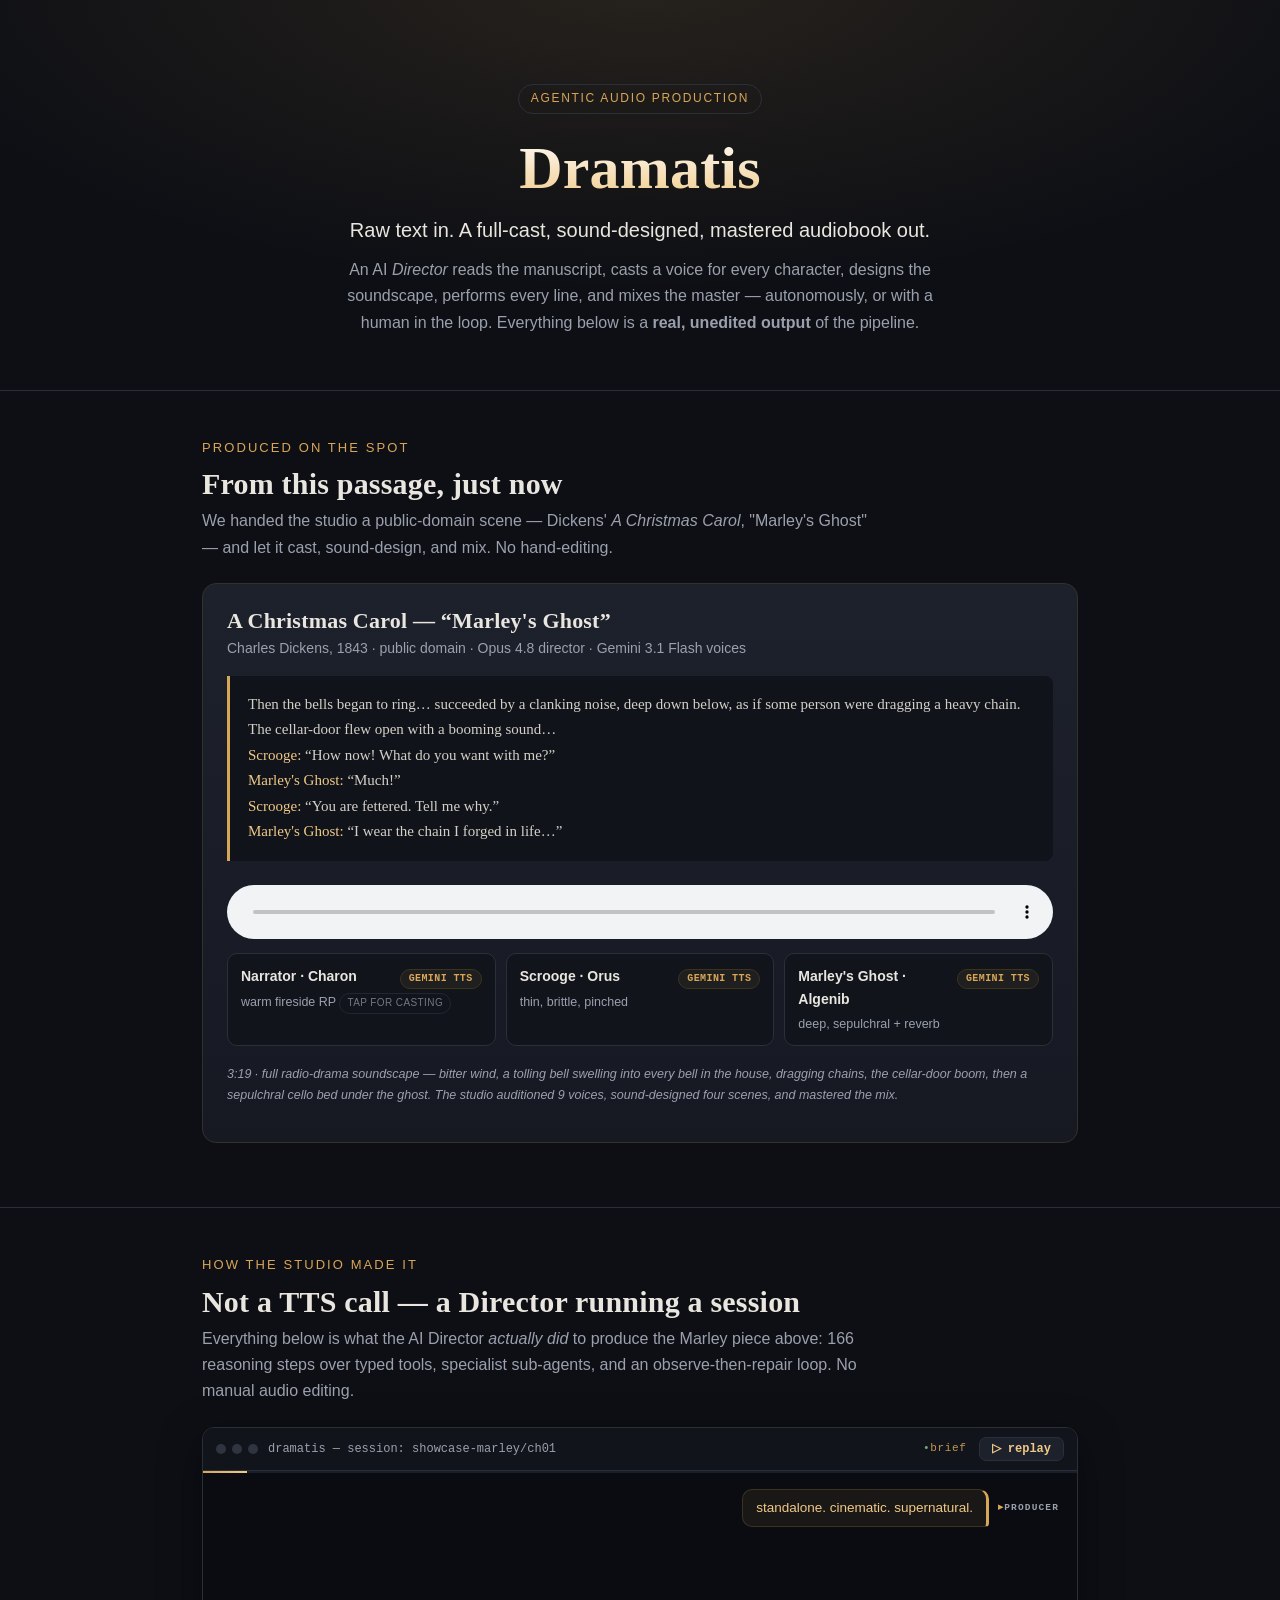
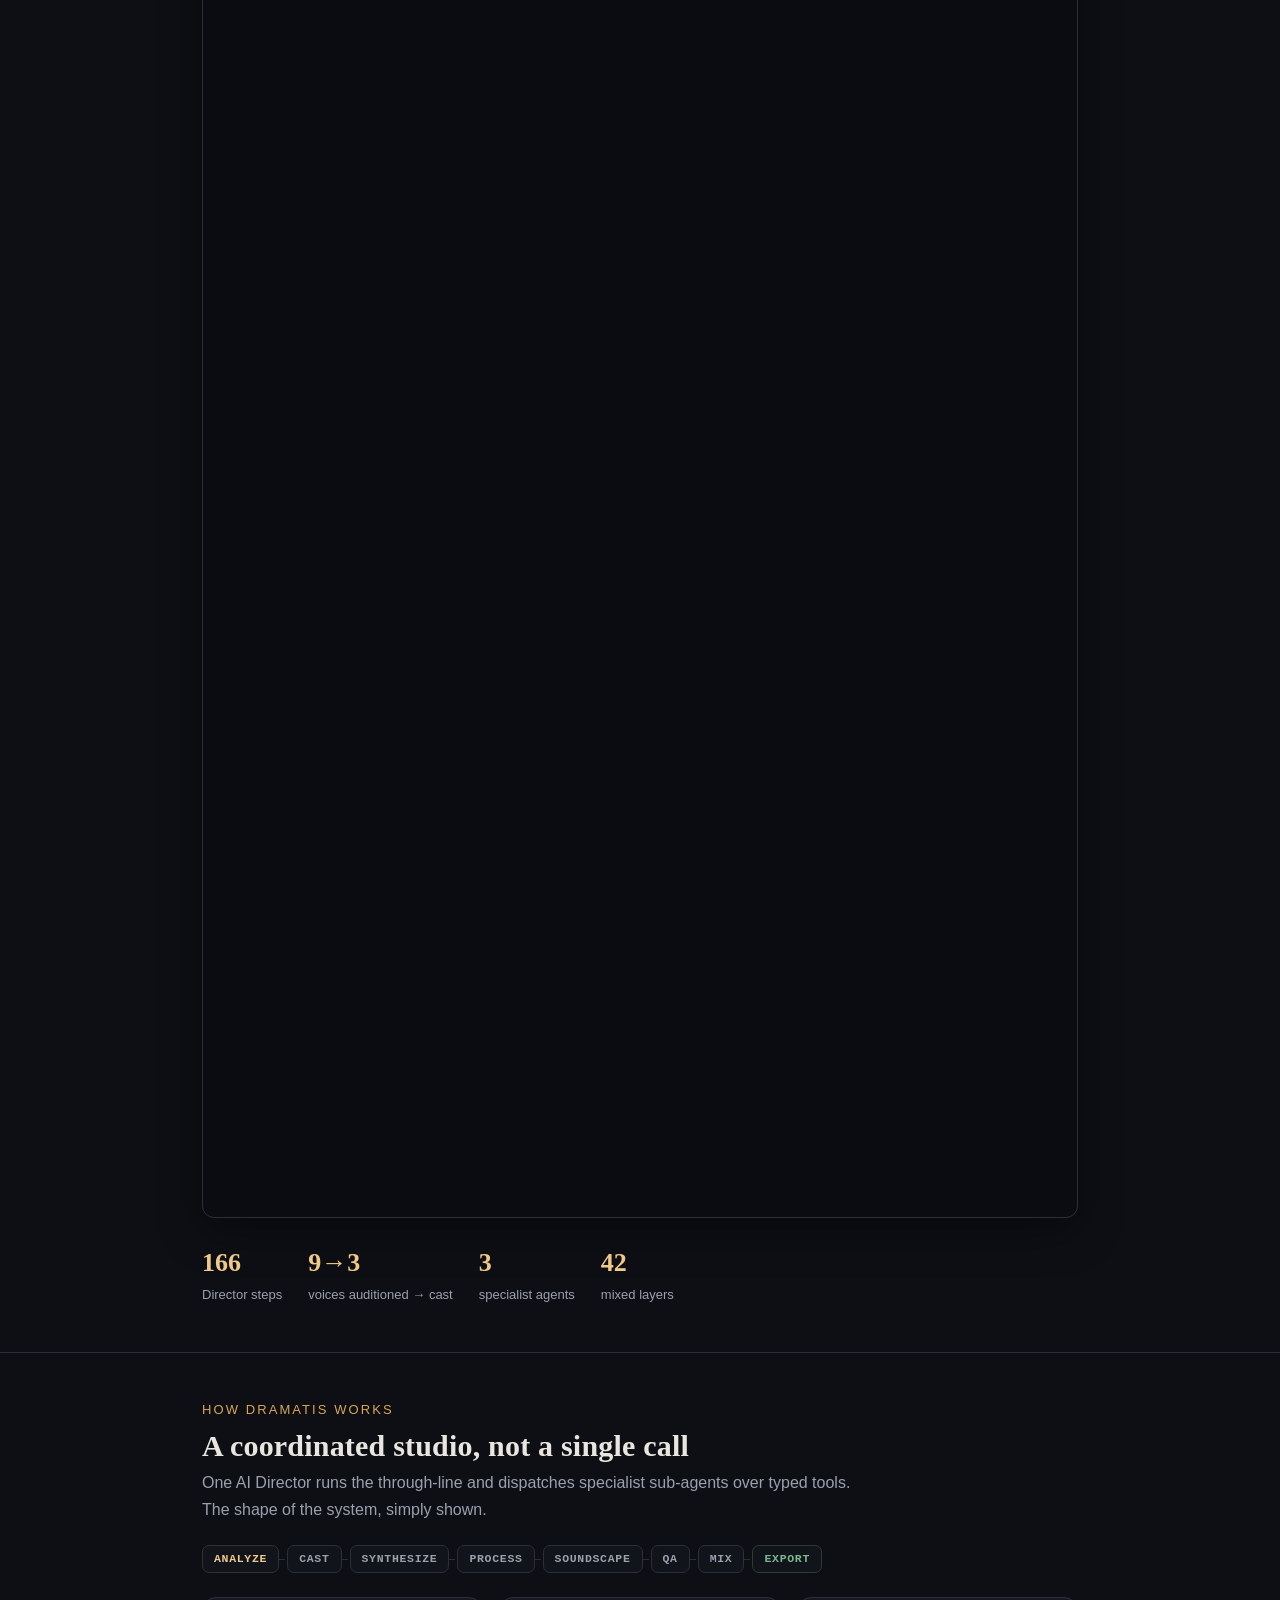
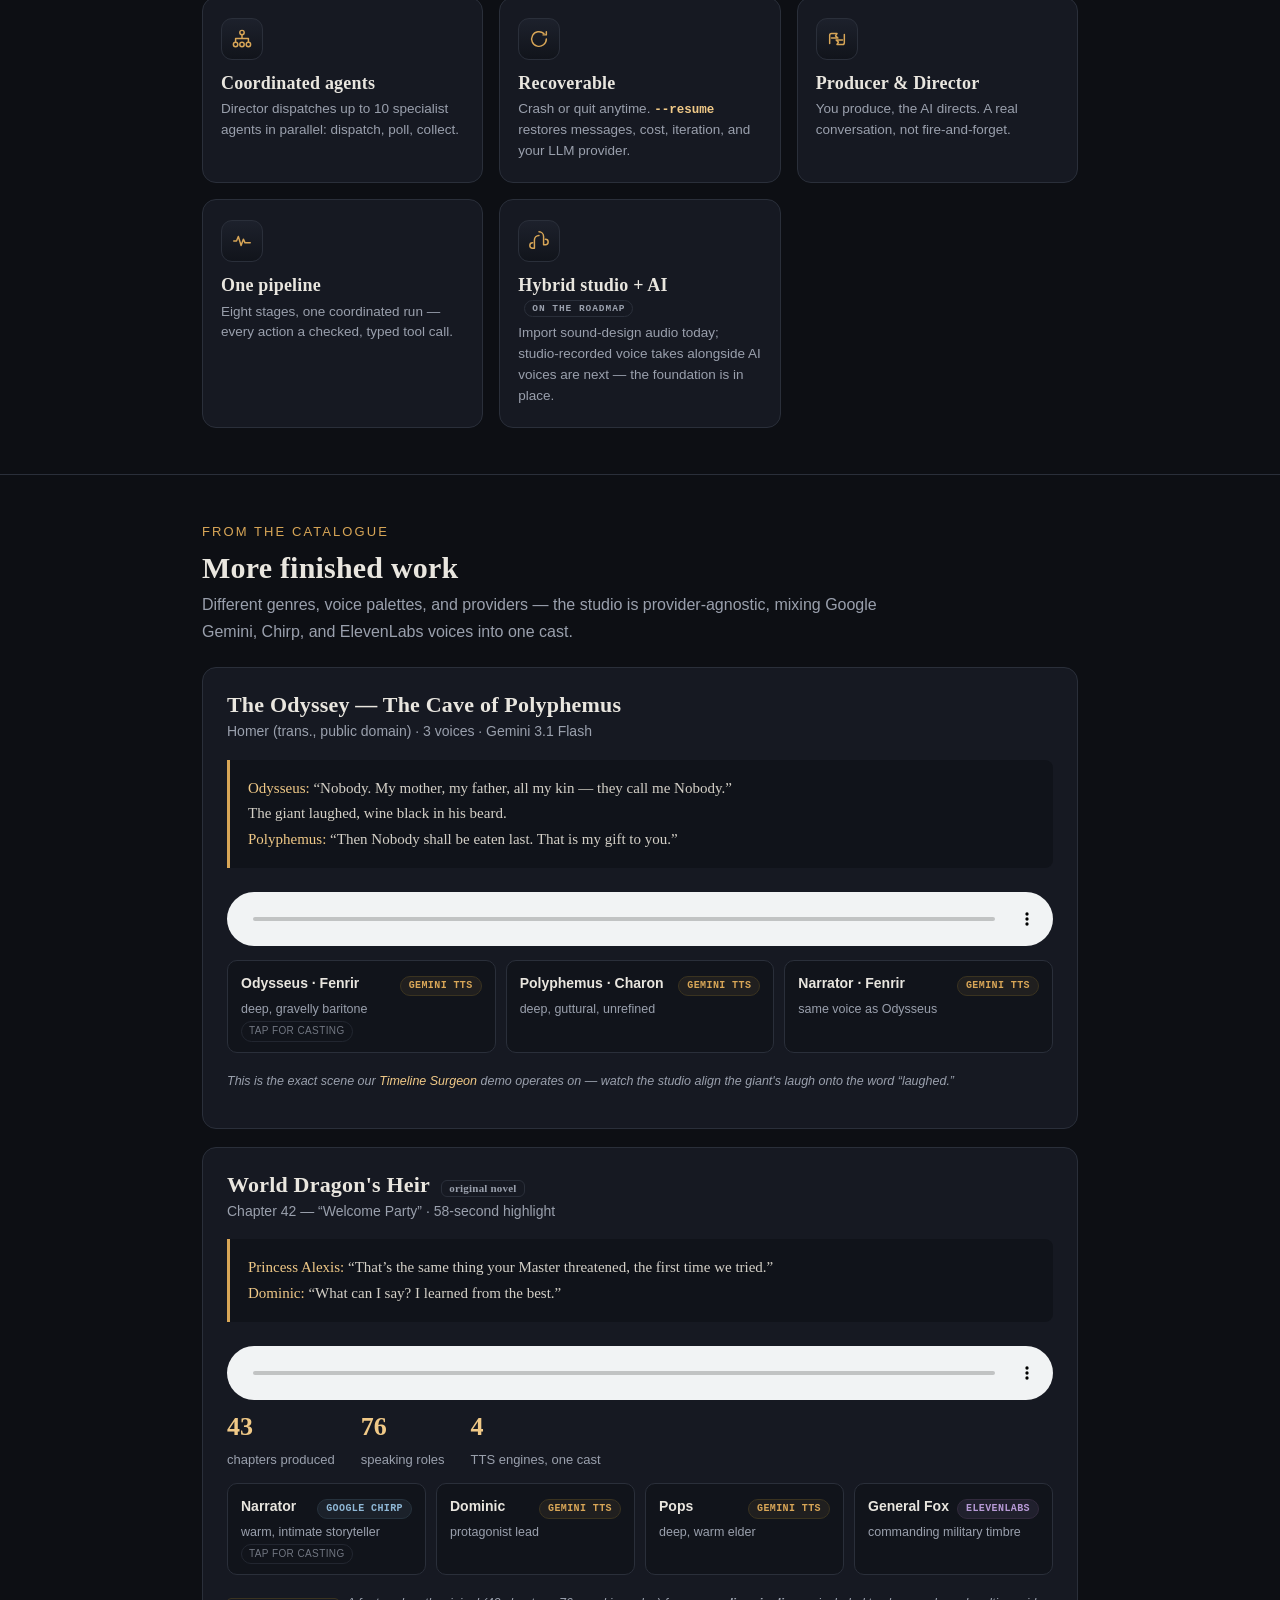
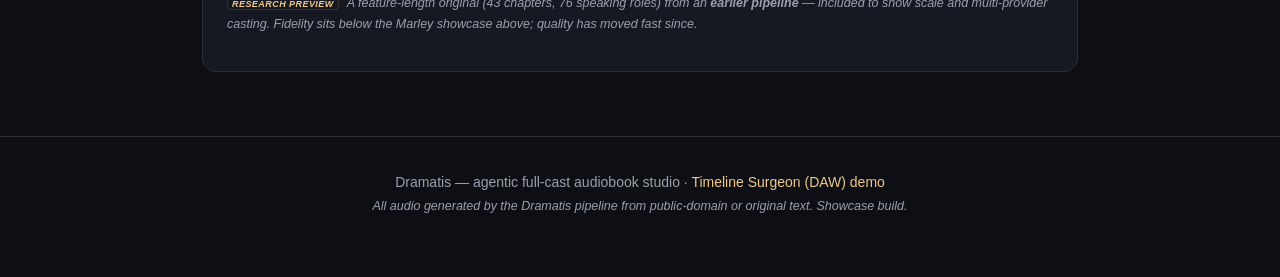
==== commit 5b7537cf: "showcase: resolve Codex review (verified) - 2 P0s, a11y, honest wording Each finding adjudicated aga" ====
--- a/docs/index.html
+++ b/docs/index.html
@@ -307,7 +307,7 @@
     <span class="tag">Agentic audio production</span>
     <h1>Dramatis</h1>
     <p class="lead">Raw text in. A full-cast, sound-designed, mastered audiobook out.</p>
-    <p class="sub">An AI <em>Director</em> reads the manuscript, casts a distinct voice per character,
+    <p class="sub">An AI <em>Director</em> reads the manuscript, casts a voice for every character,
       designs the soundscape, performs every line, and mixes the master — autonomously, or with a
       human in the loop. Everything below is a <strong>real, unedited output</strong> of the pipeline.</p>
   </div>
@@ -334,7 +334,7 @@
         <span class="sp">Marley's Ghost:</span> “I wear the chain I forged in life…”
       </blockquote>
 
-      <div class="players"><audio controls preload="none" src="audio/marley.mp3"></audio></div>
+      <div class="players"><audio controls preload="none" src="audio/marley.mp3" aria-label="A Christmas Carol — Marley's Ghost (full production audio)"></audio></div>
       <div class="vc-cast">
         <div class="vc-card" tabindex="0" role="button" aria-expanded="false" data-prov="gemini">
           <div class="vc-head"><span class="vc-who">Narrator · Charon</span><span class="vc-chip">Gemini TTS</span></div>
@@ -378,7 +378,7 @@
     <h2>Not a TTS call — a Director running a session</h2>
     <p class="desc">Everything below is what the AI Director <em>actually did</em> to produce the Marley
       piece above: 166 reasoning steps over typed tools, specialist sub-agents, and an observe-then-repair
-      loop. No human edits.</p>
+      loop. No manual audio editing.</p>
 
 <div class="replay" id="replay">
       <div class="replay-bar">
@@ -460,9 +460,9 @@
           <span class="rp-prod-tag">producer</span>
           <span class="rp-prod-msg">I checked s004_l014.wav. It's fine, continue.</span>
         </div>
-        <div class="ev think" data-step="12">Trusting the human ear over the metric. Dropping the phantom defect, fixing only the two real ones.</div>
+        <div class="ev think" data-step="12">Trusting the human ear over the metric. Dropping the phantom defect, re-cutting the genuine misses: two garbled lines, a pitch-drifted take, and the opening.</div>
         <div class="ev call ok" data-step="13">
-          <span class="tr-sig"><span class="tr-fn">re_synthesize</span><span class="tr-args">(targets=<span class="tr-num">2</span>)</span> <span class="tr-pipe">|</span> <span class="tr-fn">verify</span></span>
+          <span class="tr-sig"><span class="tr-fn">re_synthesize</span><span class="tr-args">(targets=<span class="tr-num">5</span>)</span> <span class="tr-pipe">|</span> <span class="tr-fn">verify</span></span>
           <span class="tr-ret"><span class="tr-ok">ok</span> transcript 86.5% &rarr; <b>99.7%</b> &middot; narrator back in register</span>
         </div>
 
@@ -488,7 +488,7 @@
         </div>
         <div class="ev call ok" data-step="19">
           <span class="tr-sig"><span class="tr-fn">export_chapter</span><span class="tr-args">()</span></span>
-          <span class="tr-ret"><span class="tr-ok">done</span> ch01.mp3 &middot; 3:19 &middot; verdict: <span class="tr-q">"release-ready"</span></span>
+          <span class="tr-ret"><span class="tr-ok">done</span> ch01.mp3 &middot; 3:19 &middot; mix review: <span class="tr-ok" style="color:var(--gold2)">approve_with_notes</span> <span class="tr-q">"release-ready"</span></span>
         </div>
       </div>
     </div>
@@ -590,7 +590,7 @@
         The giant laughed, wine black in his beard.<br>
         <span class="sp">Polyphemus:</span> “Then Nobody shall be eaten last. That is my gift to you.”
       </blockquote>
-      <div class="players"><audio controls preload="none" src="audio/odyssey_polyphemus.mp3"></audio></div>
+      <div class="players"><audio controls preload="none" src="audio/odyssey_polyphemus.mp3" aria-label="The Odyssey — Cave of Polyphemus (audio)"></audio></div>
       <div class="vc-cast">
         <div class="vc-card" tabindex="0" role="button" aria-expanded="false" data-prov="gemini">
           <div class="vc-head"><span class="vc-who">Odysseus · Fenrir</span><span class="vc-chip">Gemini TTS</span></div>
@@ -630,11 +630,11 @@
         <span class="sp">Princess Alexis:</span> “That’s the same thing your Master threatened, the first time we tried.”<br>
         <span class="sp">Dominic:</span> “What can I say? I learned from the best.”
       </blockquote>
-      <div class="players"><audio controls preload="none" src="audio/wdh_ch42_highlight.mp3"></audio></div>
+      <div class="players"><audio controls preload="none" src="audio/wdh_ch42_highlight.mp3" aria-label="World Dragon's Heir — chapter 42 highlight (audio)"></audio></div>
       <div class="statline">
         <div class="s"><b>43</b><span>chapters produced</span></div>
-        <div class="s"><b>76</b><span>distinct character voices</span></div>
-        <div class="s"><b>4</b><span>TTS providers, one cast</span></div>
+        <div class="s"><b>76</b><span>speaking roles</span></div>
+        <div class="s"><b>4</b><span>TTS engines, one cast</span></div>
       </div>
       <div class="vc-cast vc-cast--wide">
         <div class="vc-card" tabindex="0" role="button" aria-expanded="false" data-prov="chirp">
@@ -670,7 +670,7 @@
           </div></div>
         </div>
       </div>
-      <p class="note"><span class="rp-tk" style="color:var(--gold2);opacity:1;border-color:#3a3320">research preview</span> A feature-length original (46 chapters, 76 voices) from an <strong>earlier pipeline</strong> — included to show scale and multi-provider casting. Fidelity sits below the <em>Marley</em> showcase above; quality has moved fast since.</p>
+      <p class="note"><span class="rp-tk" style="color:var(--gold2);opacity:1;border-color:#3a3320">research preview</span> A feature-length original (43 chapters, 76 speaking roles) from an <strong>earlier pipeline</strong> — included to show scale and multi-provider casting. Fidelity sits below the <em>Marley</em> showcase above; quality has moved fast since.</p>
     </div>
   </div>
 </section>
@@ -824,6 +824,7 @@
     });
     // keyboard: Enter/Space toggles, Esc closes
     card.addEventListener('keydown', function(e){
+      if(e.target && e.target.closest && e.target.closest('.vc-play')) return; // let the play button handle itself
       var k = e.key;
       if(k === 'Enter' || k === ' ' || k === 'Spacebar'){
         e.preventDefault(); toggle(card);
@@ -831,9 +832,11 @@
         if(card.classList.contains('is-open')){ close(card); }
       }
     });
-    // blur via keyboard navigation: collapse the tap-state so it doesn't linger
-    card.addEventListener('blur', function(){
-      // keep :focus-within behaviour to CSS; only clear the explicit tap flag
+    // keyboard focus visually reveals the drawer (CSS :focus-within); keep aria in sync
+    card.addEventListener('focus', function(){ card.setAttribute('aria-expanded','true'); });
+    // collapse when focus truly leaves the card (not when it moves into the nested play button)
+    card.addEventListener('blur', function(e){
+      if(e.relatedTarget && card.contains(e.relatedTarget)) return;
       close(card);
     });
   });
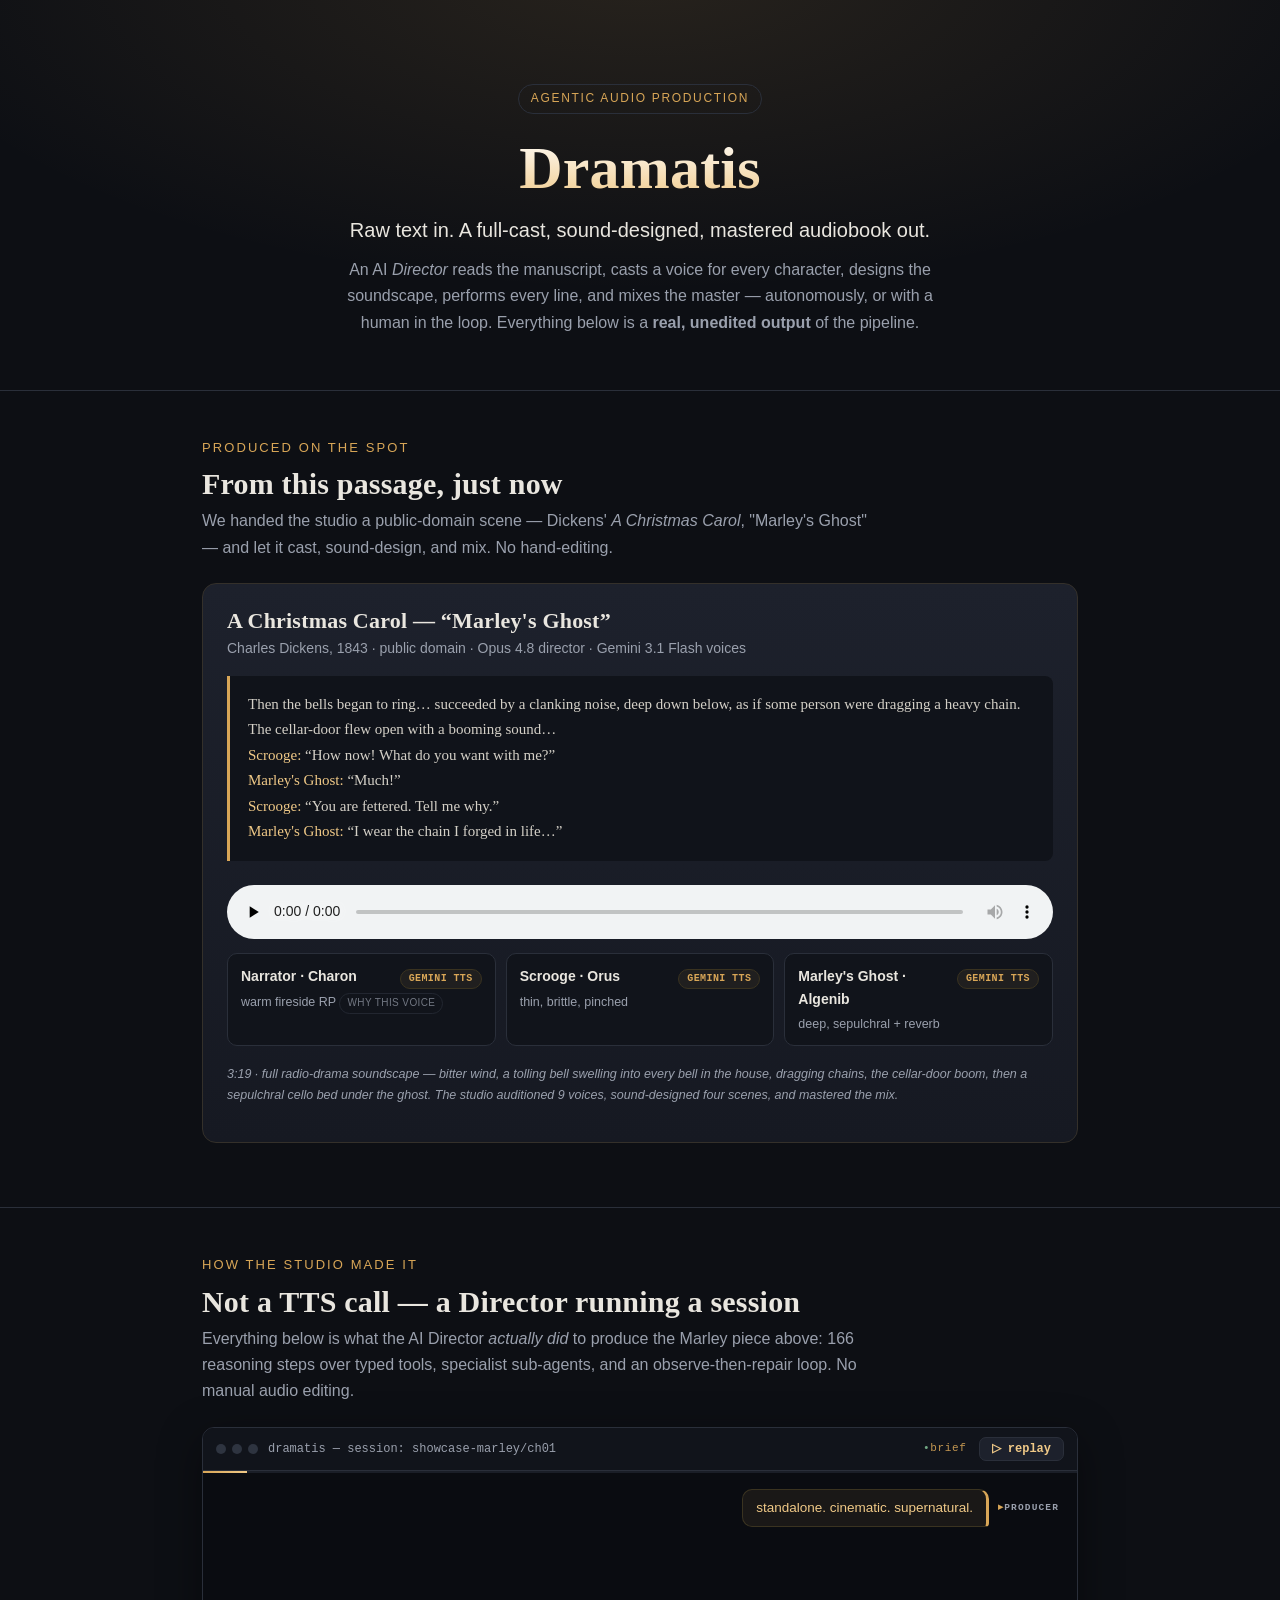
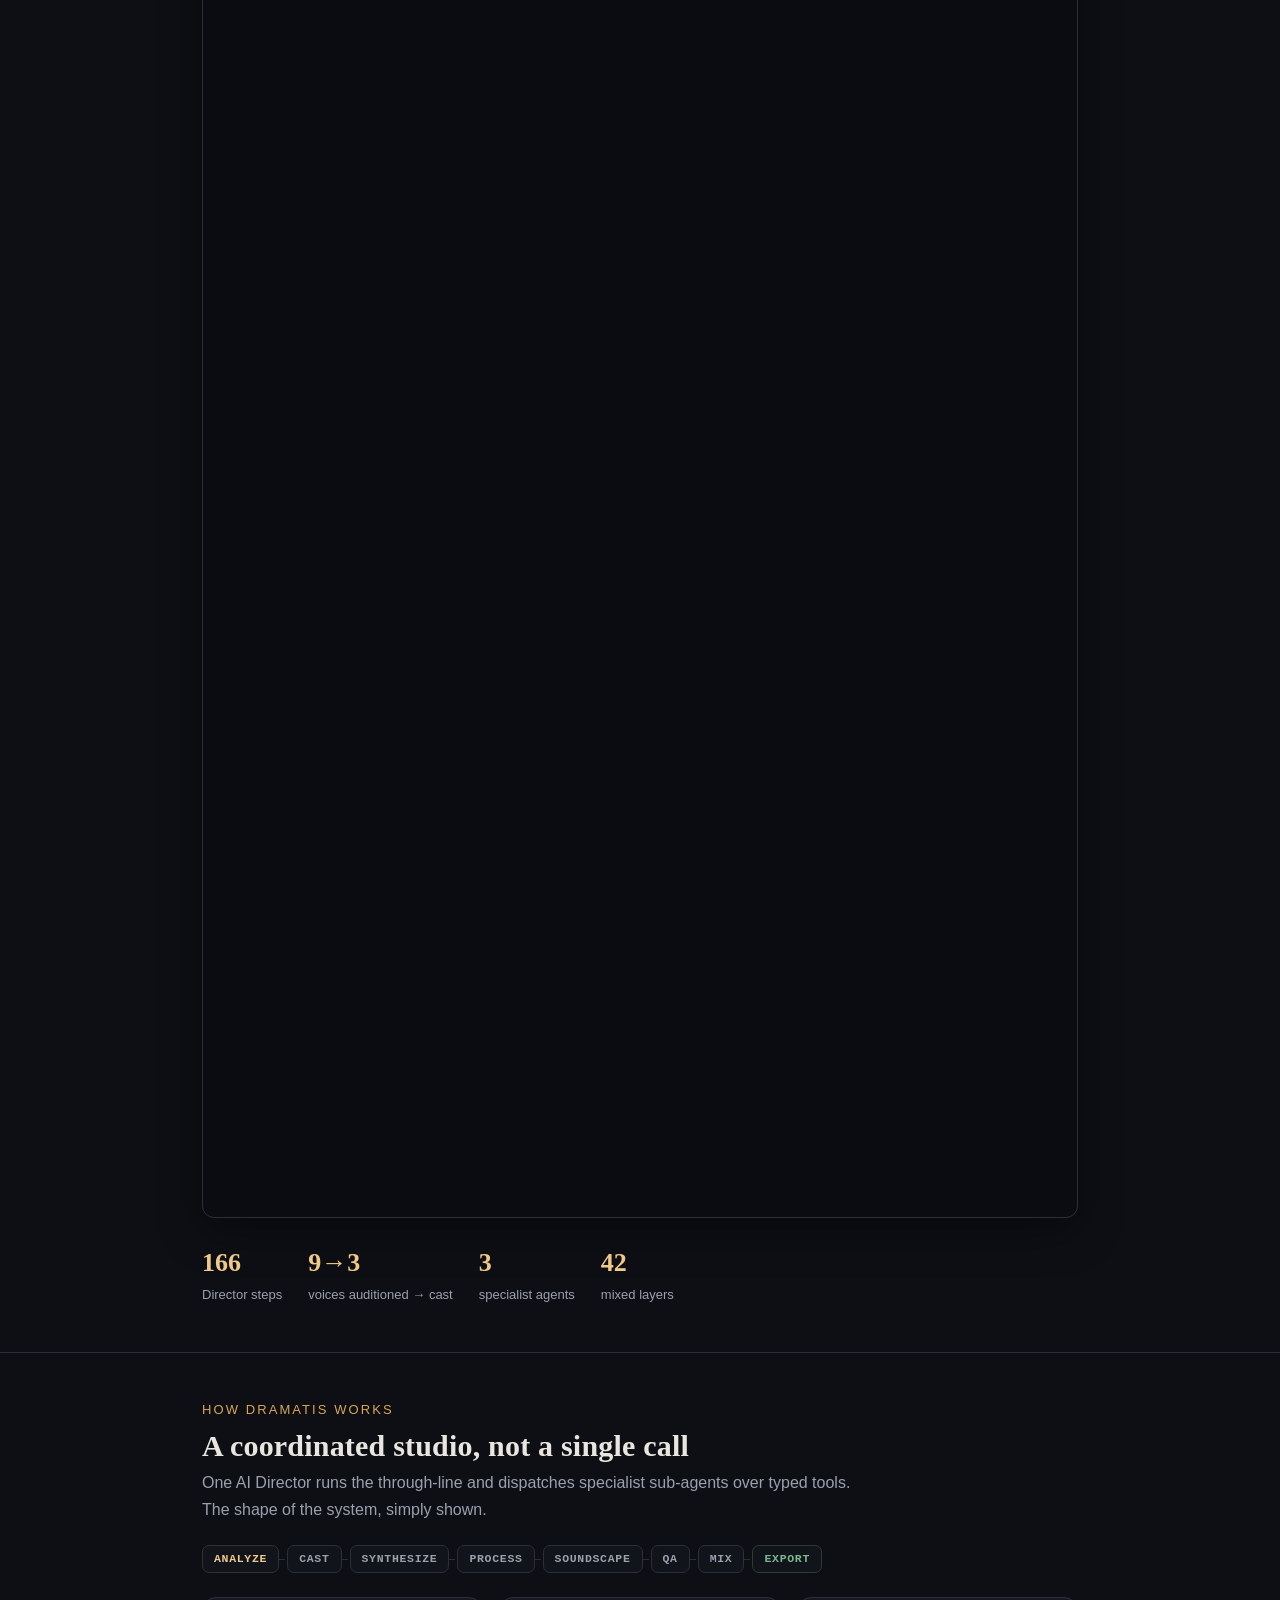
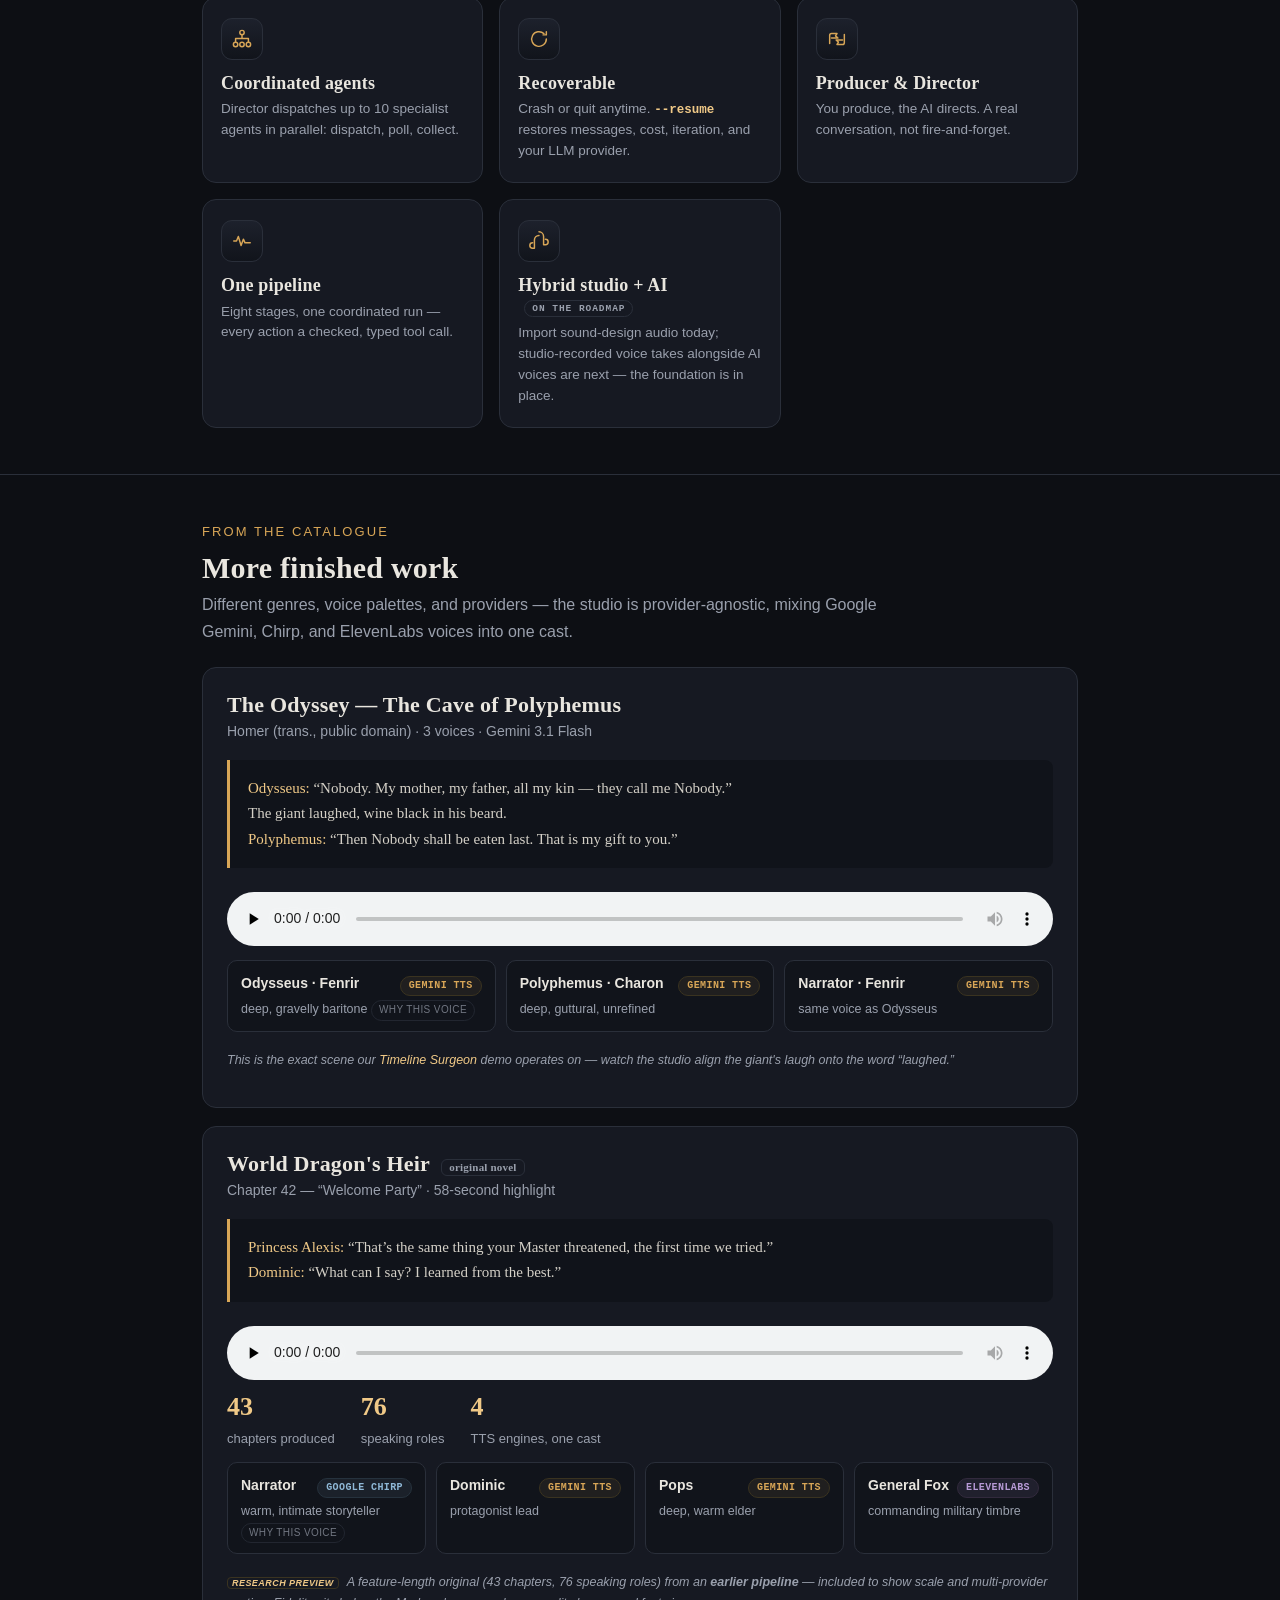
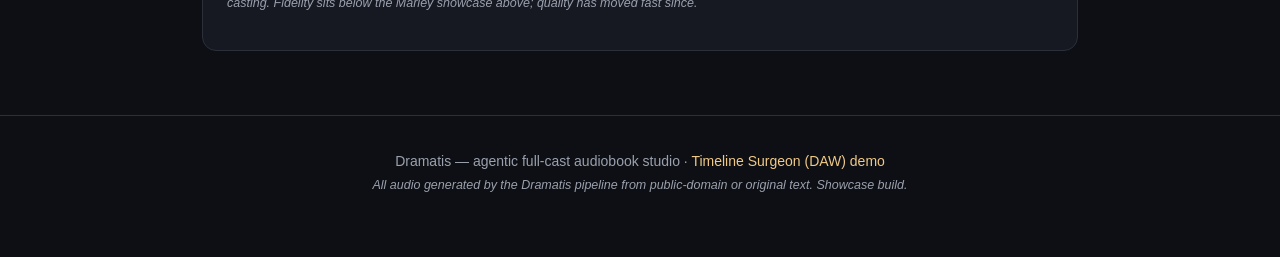
==== commit 3b2a21a1: "showcase: clearer voice-card cue 'tap for casting' -> 'why this voice' The cue pill hints the card e" ====
--- a/docs/index.html
+++ b/docs/index.html
@@ -338,7 +338,7 @@
       <div class="vc-cast">
         <div class="vc-card" tabindex="0" role="button" aria-expanded="false" data-prov="gemini">
           <div class="vc-head"><span class="vc-who">Narrator · Charon</span><span class="vc-chip">Gemini TTS</span></div>
-          <span class="vc-voice">warm fireside RP <span class="vc-cue" aria-hidden="true">tap for casting</span></span>
+          <span class="vc-voice">warm fireside RP <span class="vc-cue" aria-hidden="true">why this voice</span></span>
           <div class="vc-detail"><div class="vc-detail-i">
             <span class="vc-for">Warm fireside Dickensian storyteller — gentle gravitas, calm amid the dread.</span>
             <span class="vc-sample"><button class="vc-play" type="button" data-src="audio/voices/marley_narrator.mp3" aria-label="Play voice sample">&#9655; hear voice</button></span>
@@ -594,7 +594,7 @@
       <div class="vc-cast">
         <div class="vc-card" tabindex="0" role="button" aria-expanded="false" data-prov="gemini">
           <div class="vc-head"><span class="vc-who">Odysseus · Fenrir</span><span class="vc-chip">Gemini TTS</span></div>
-          <span class="vc-voice">deep, gravelly baritone <span class="vc-cue" aria-hidden="true">tap for casting</span></span>
+          <span class="vc-voice">deep, gravelly baritone <span class="vc-cue" aria-hidden="true">why this voice</span></span>
           <div class="vc-detail"><div class="vc-detail-i">
             <span class="vc-for">Deep resonant baritone, gravelly — a seasoned king and survivor.</span>
             <span class="vc-sample"><button class="vc-play" type="button" data-src="audio/voices/odyssey_odysseus.mp3" aria-label="Play voice sample">&#9655; hear voice</button></span>
@@ -639,7 +639,7 @@
       <div class="vc-cast vc-cast--wide">
         <div class="vc-card" tabindex="0" role="button" aria-expanded="false" data-prov="chirp">
           <div class="vc-head"><span class="vc-who">Narrator</span><span class="vc-chip">Google Chirp</span></div>
-          <span class="vc-voice">warm, intimate storyteller <span class="vc-cue" aria-hidden="true">tap for casting</span></span>
+          <span class="vc-voice">warm, intimate storyteller <span class="vc-cue" aria-hidden="true">why this voice</span></span>
           <div class="vc-detail"><div class="vc-detail-i">
             <span class="vc-for">Warm, intimate master storyteller by a fireside — the one role reserved for Chirp.</span>
             <span class="vc-id">en-GB-Chirp3-HD-Vindemiatrix · British</span>
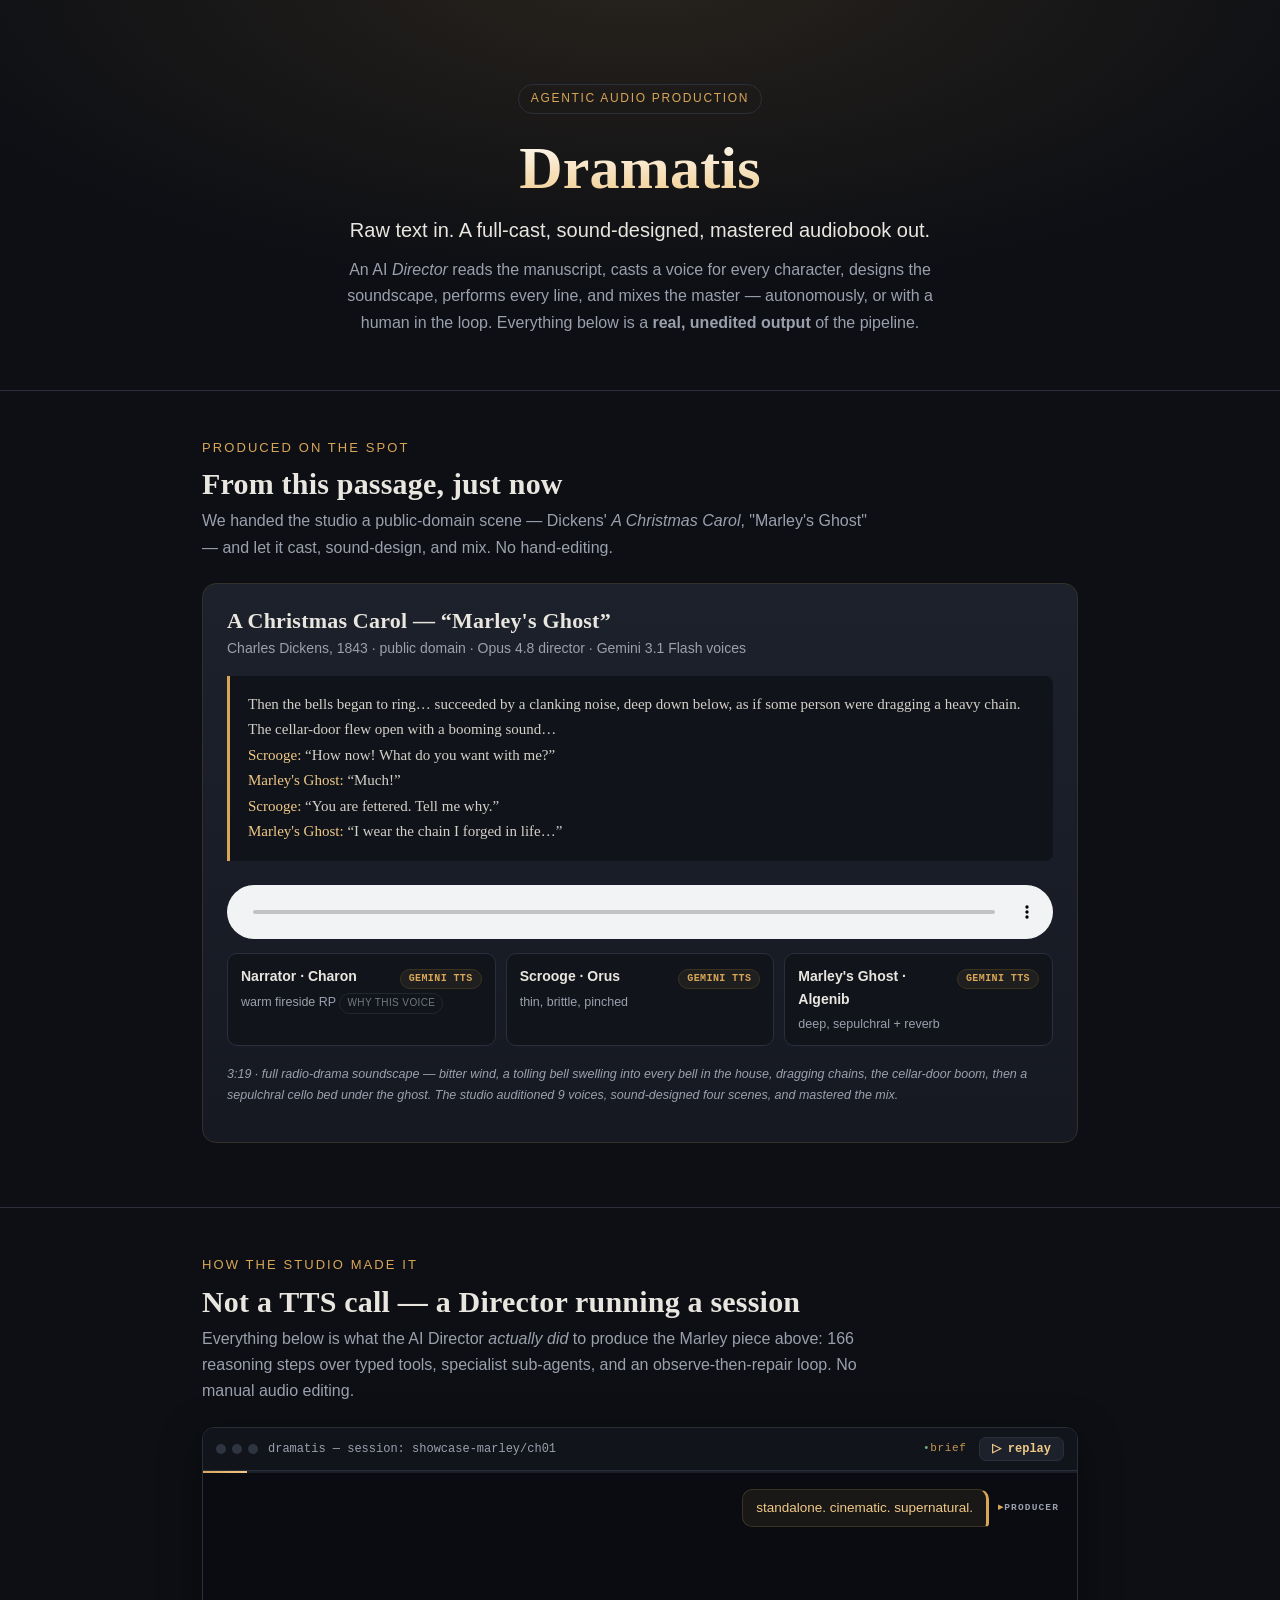
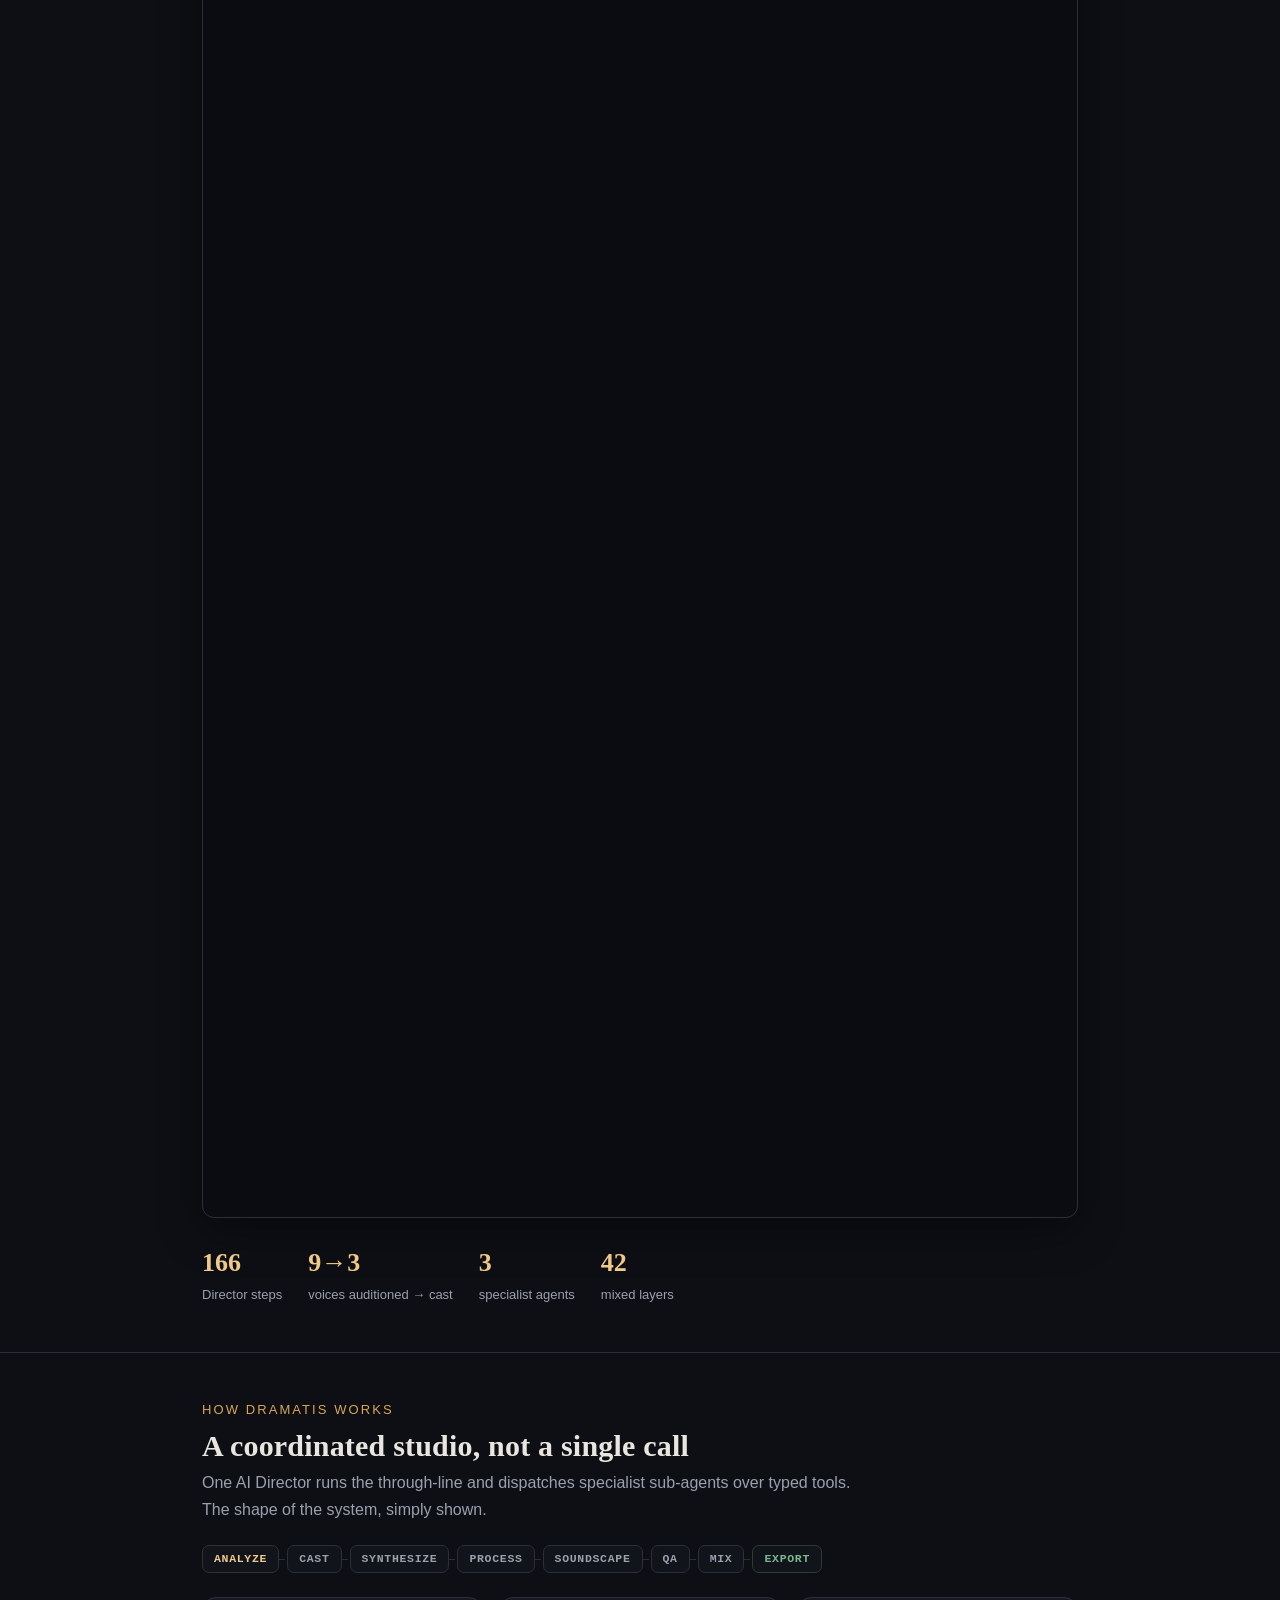
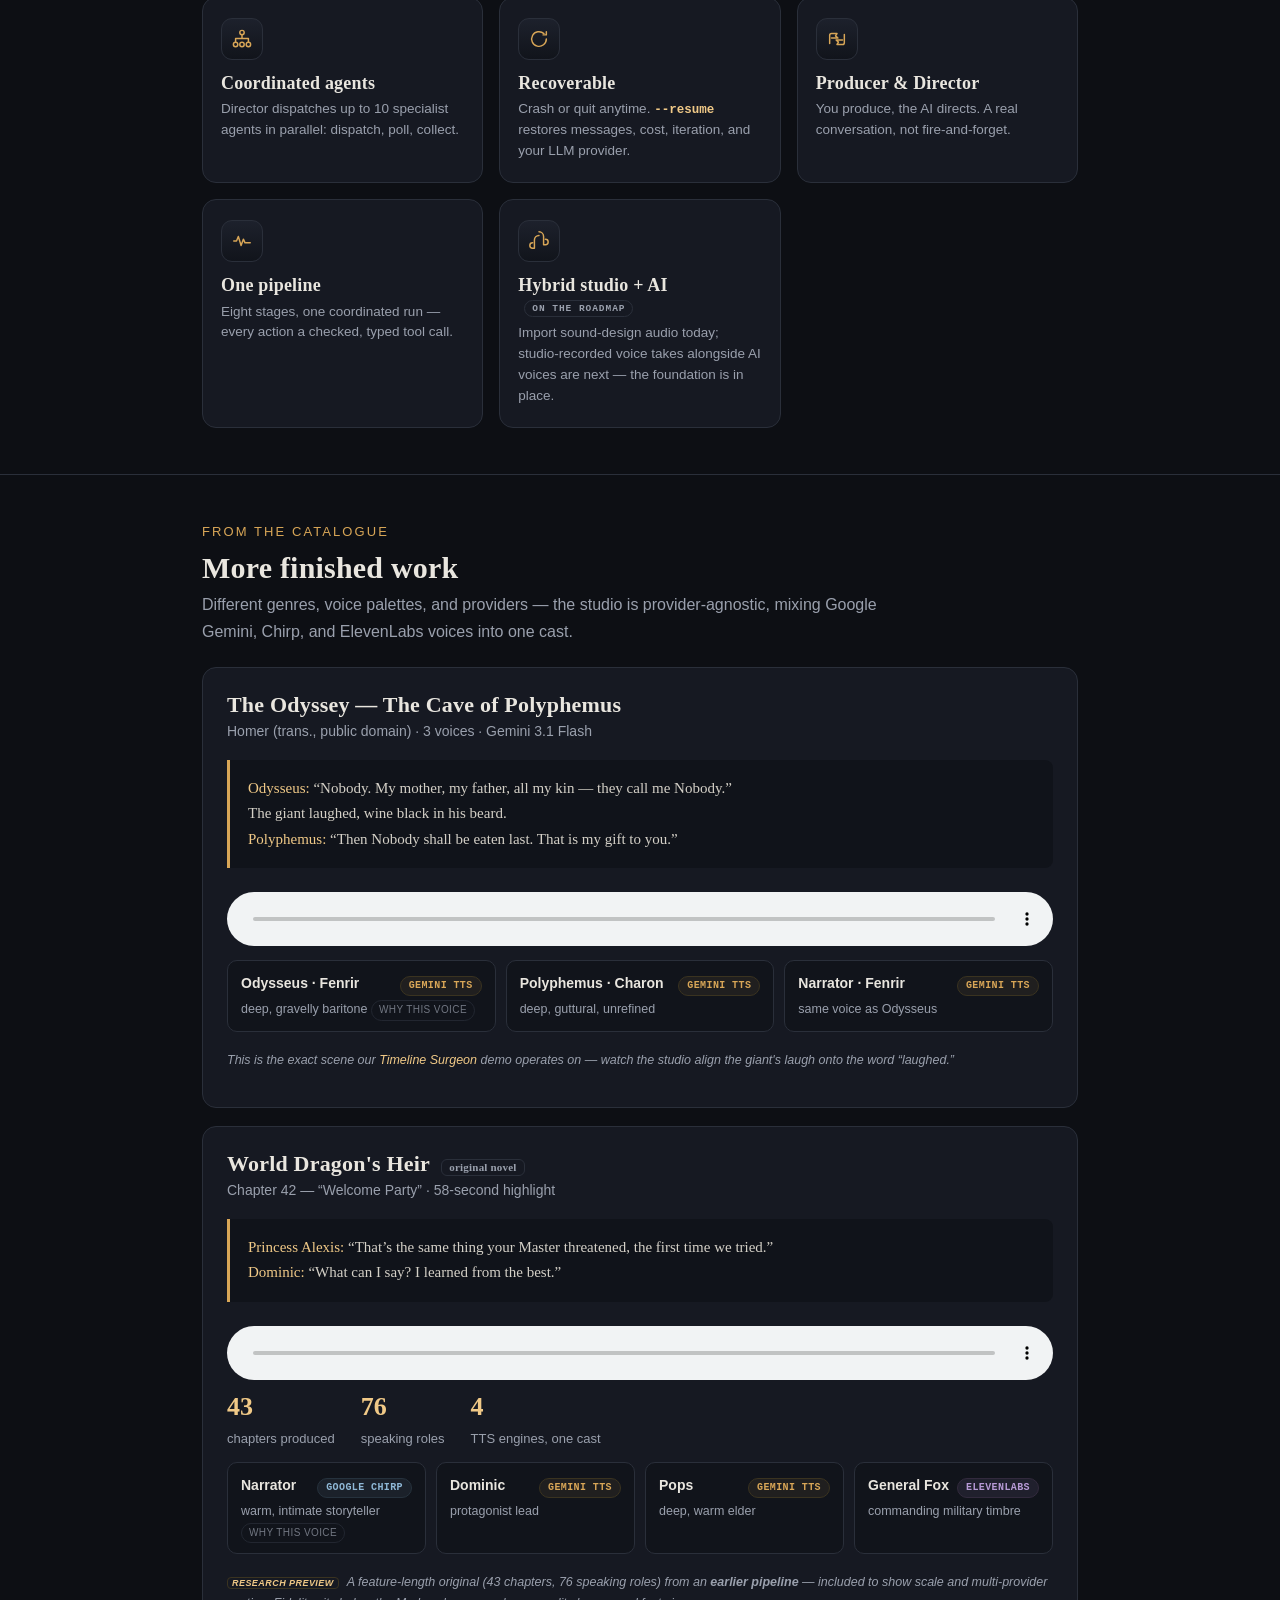
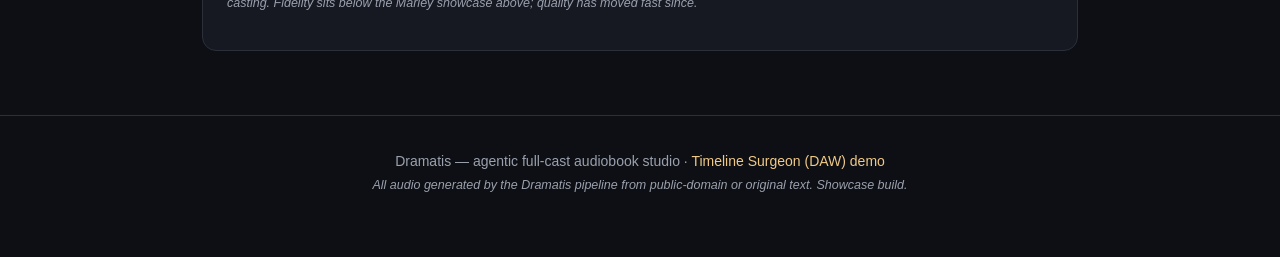
==== commit bf74745d: "analytics: add Cloudflare Web Analytics beacon" ====
--- a/docs/index.html
+++ b/docs/index.html
@@ -879,5 +879,9 @@
 })();
 </script>
 
+<!-- Cloudflare Web Analytics -->
+<script defer src='https://static.cloudflareinsights.com/beacon.min.js' data-cf-beacon='{"token": "a7b7a73848c24d9cbbebf328450a9bb4"}'></script>
+<!-- End Cloudflare Web Analytics -->
+
 </body>
 </html>
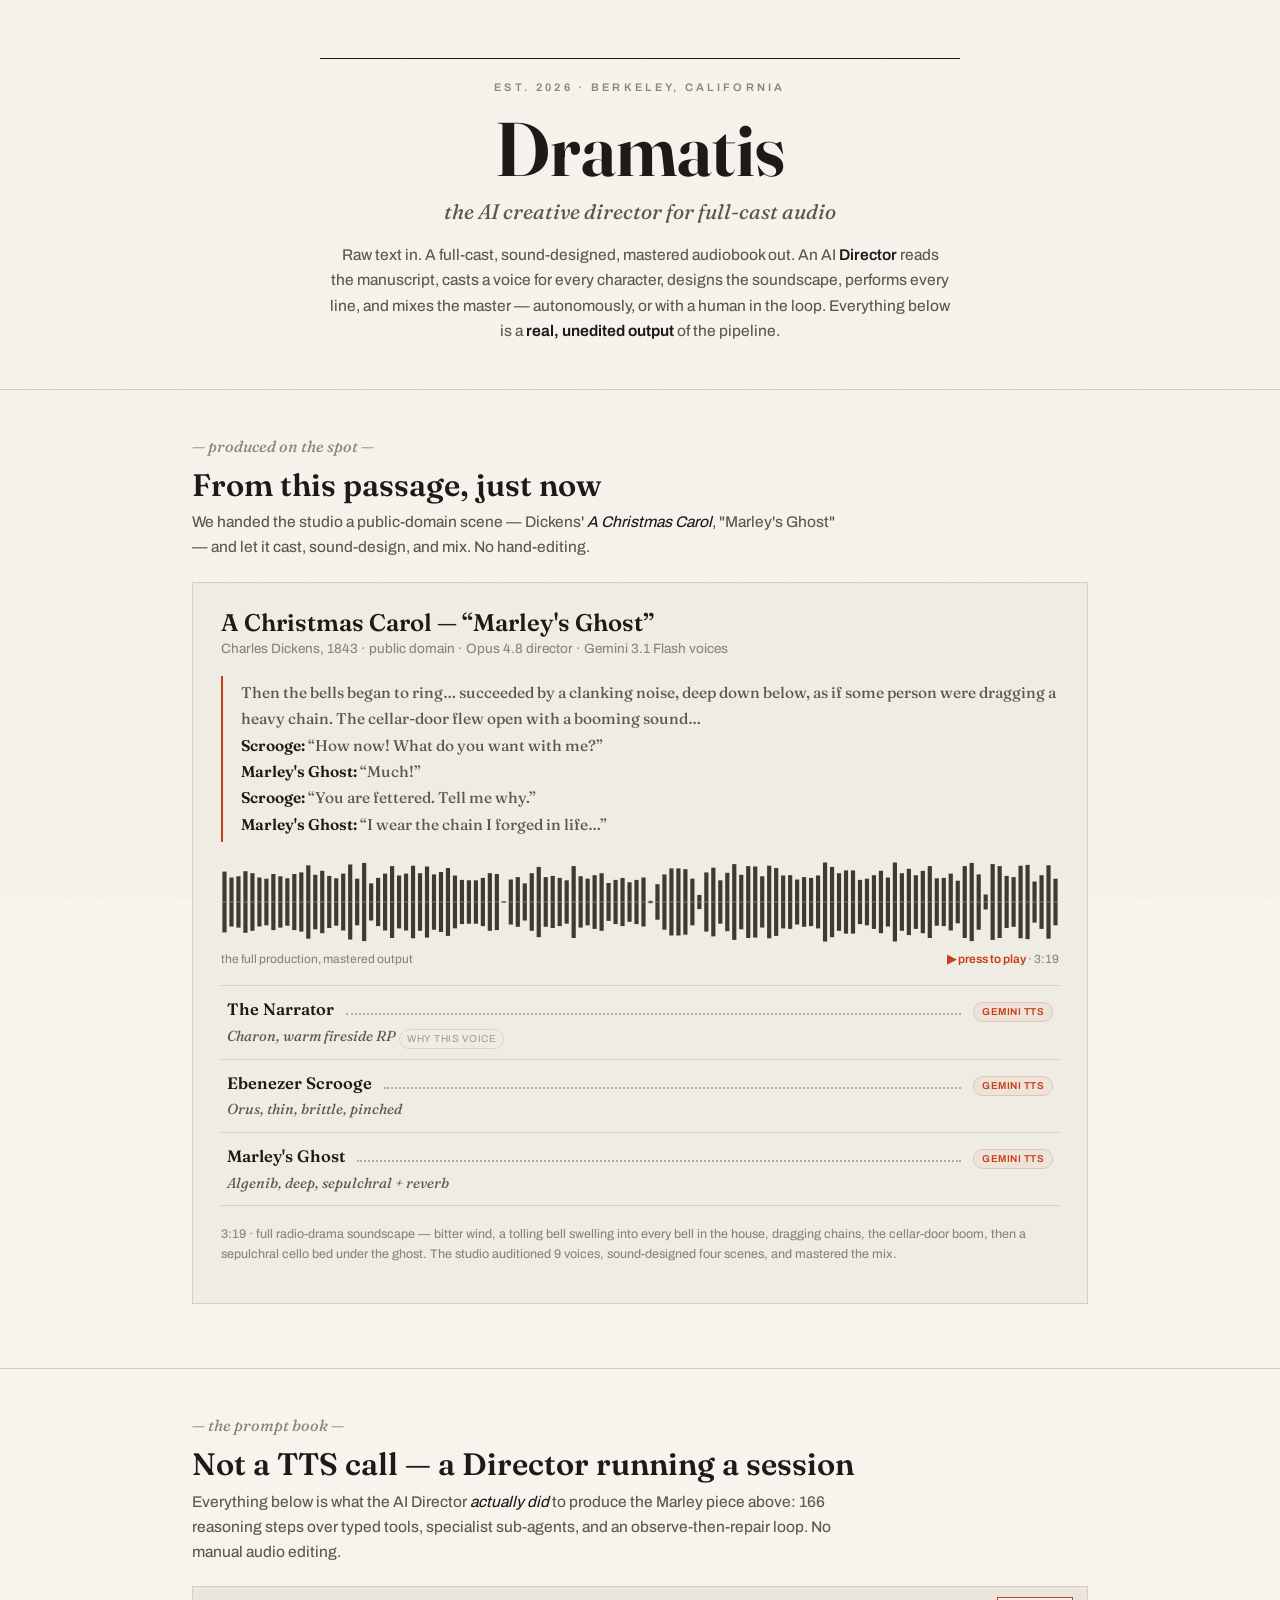
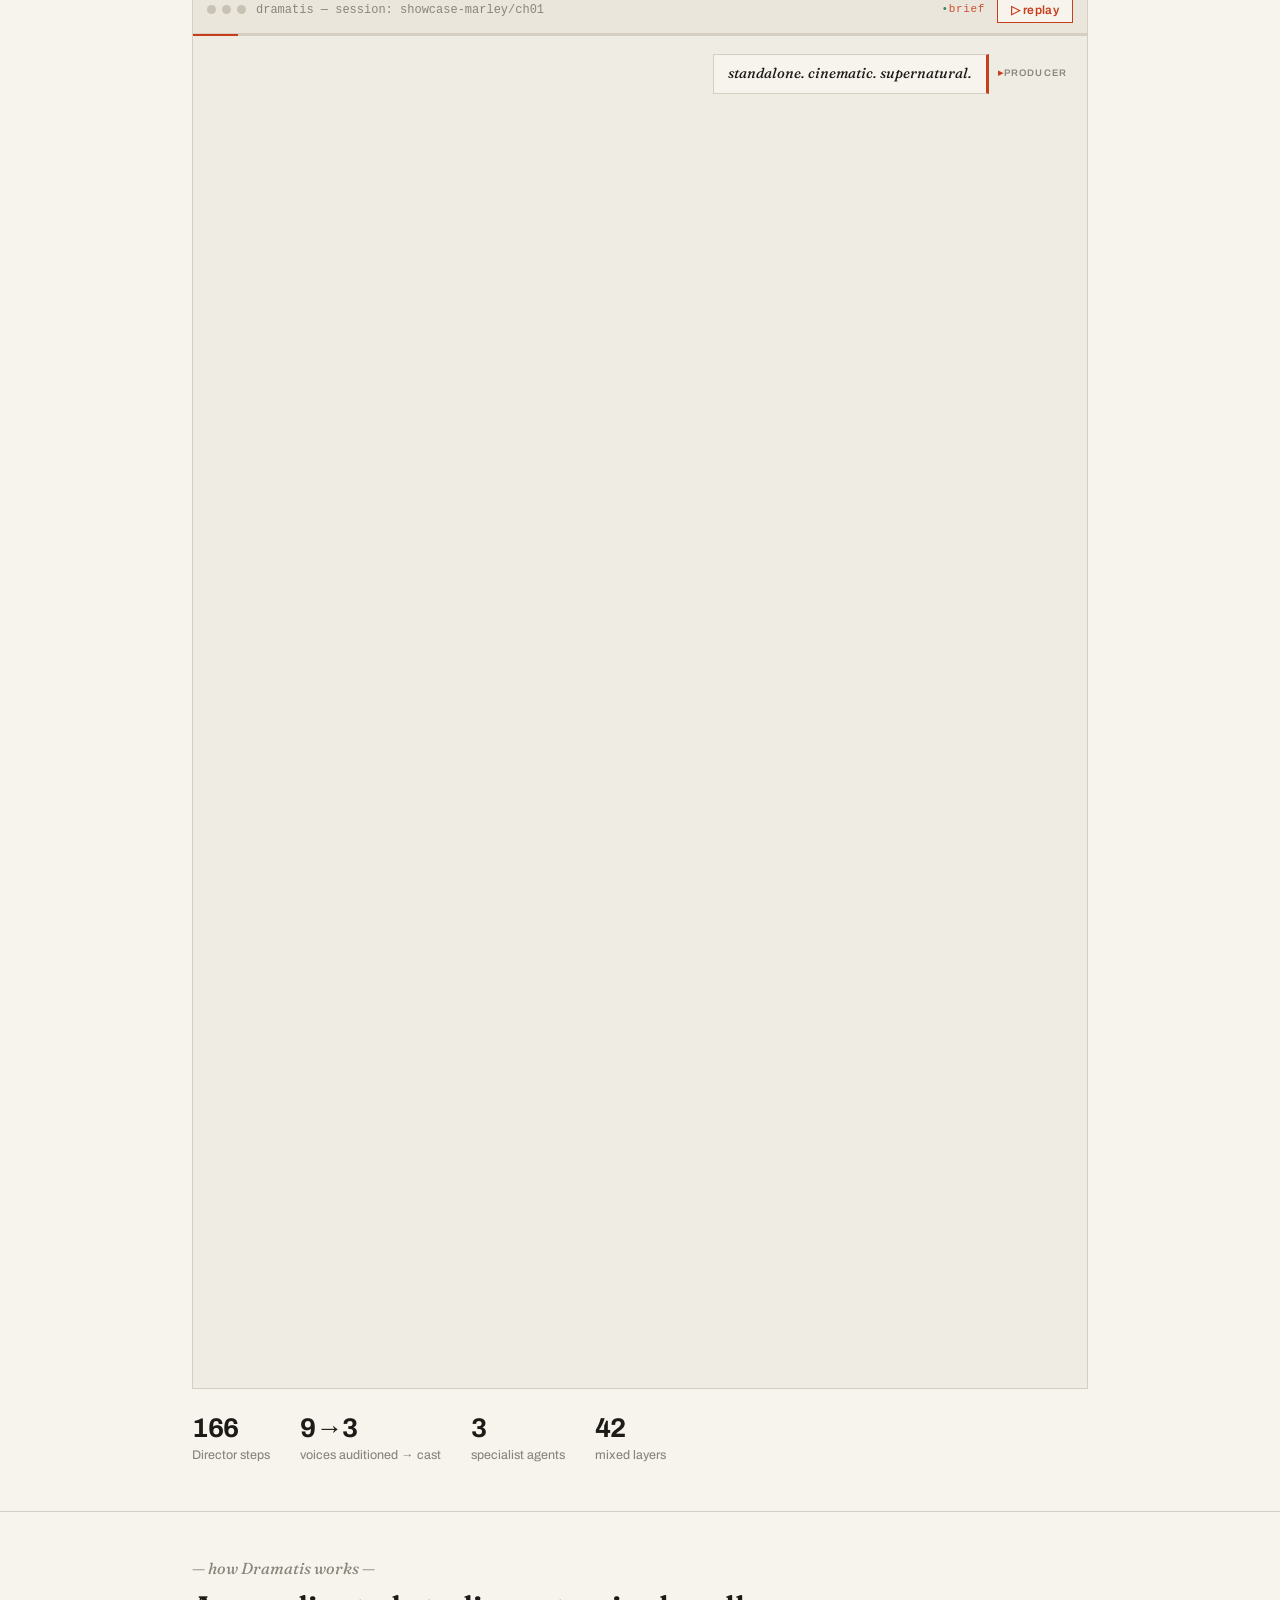
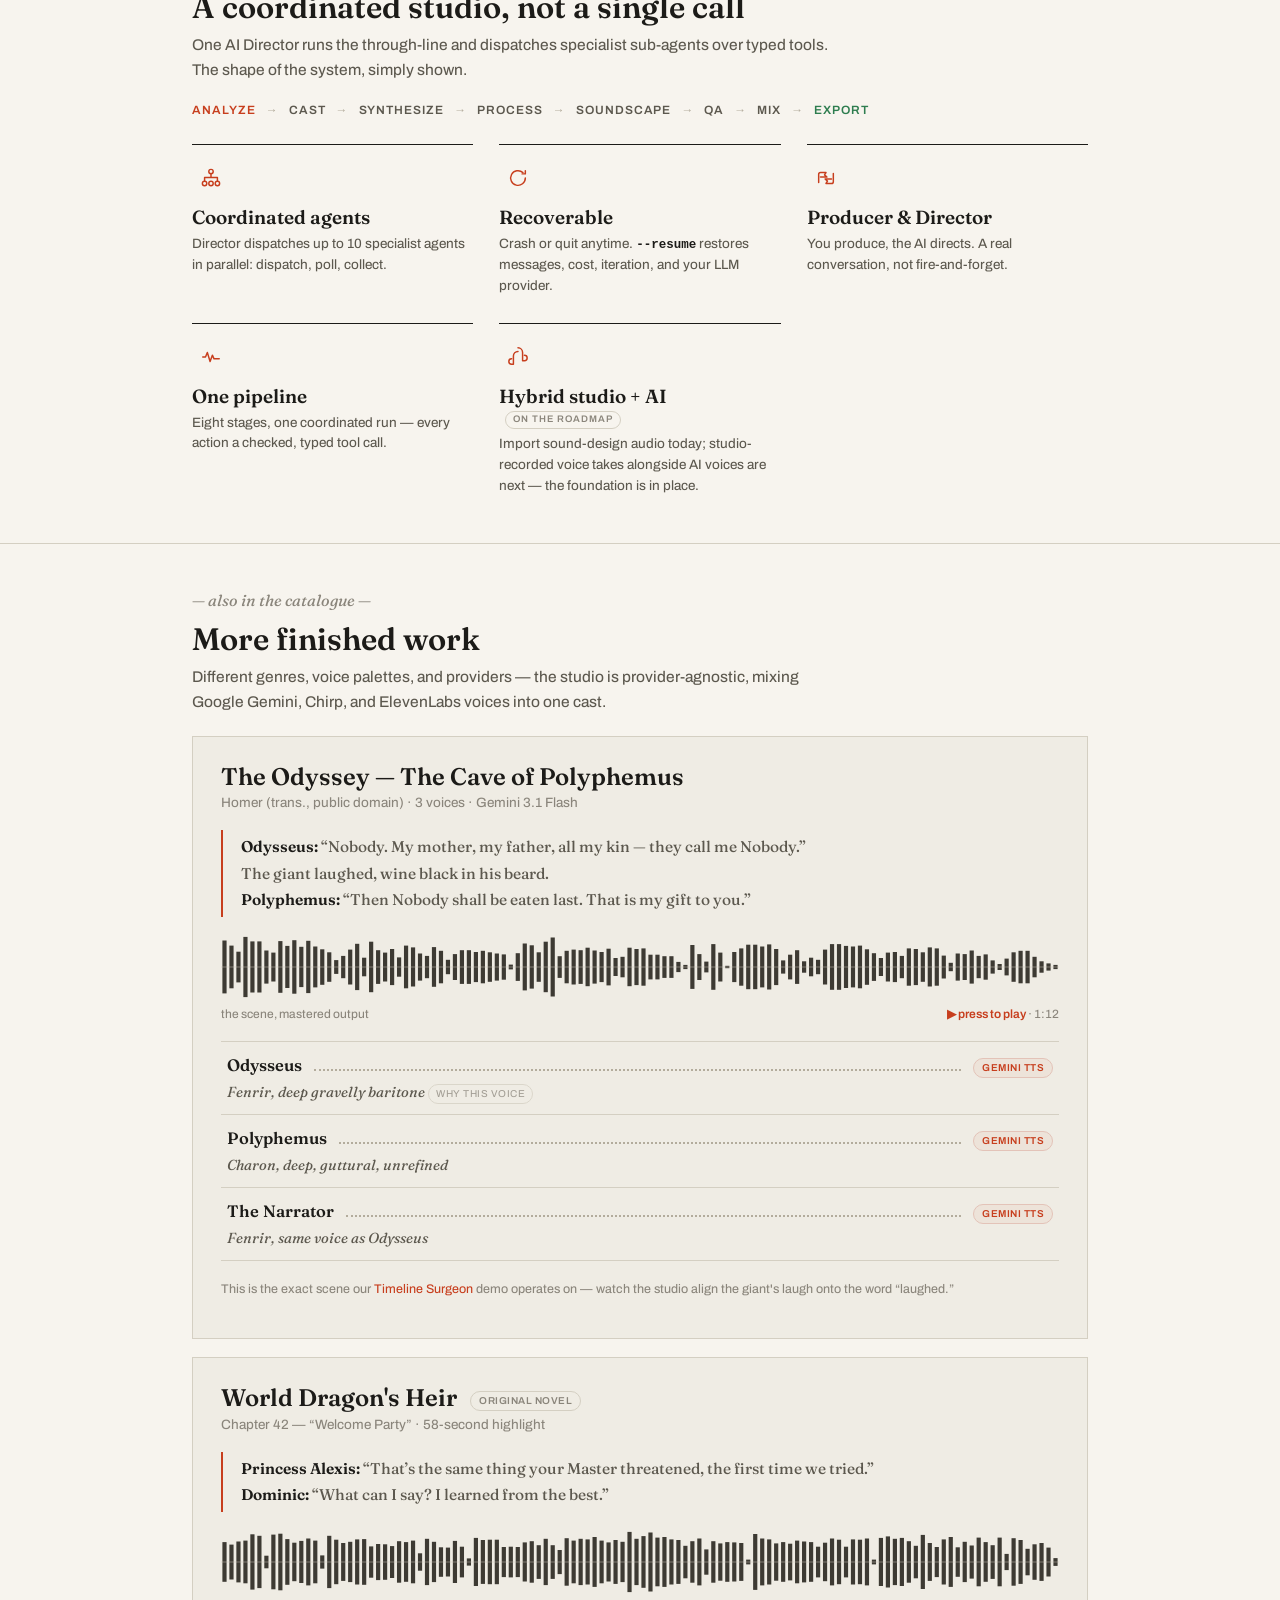
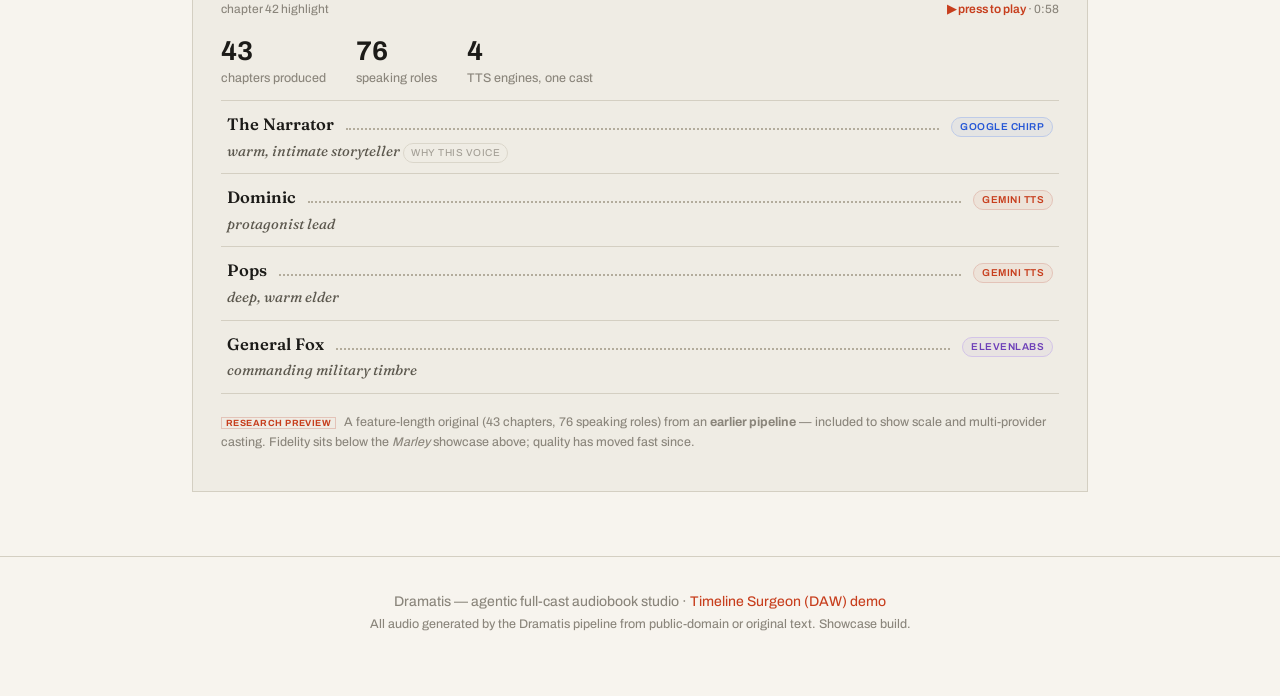
==== commit 875192b3: "showcase: restyle to playbill identity (paper/ink/vermilion, Fraunces+Archivo) - masthead hero with " ====
--- a/docs/index.html
+++ b/docs/index.html
@@ -5,318 +5,301 @@
 <meta name="viewport" content="width=device-width, initial-scale=1">
 <title>Dramatis — the AI full-cast audiobook studio</title>
 <meta name="description" content="Dramatis turns raw text into full-cast, sound-designed, mixed audiobook audio. An AI Director casts voices, builds soundscapes, and masters the mix — these are real, unedited outputs.">
+<link rel="preload" href="fonts/fraunces-var.woff2" as="font" type="font/woff2" crossorigin>
+<link rel="preload" href="fonts/archivo-var.woff2" as="font" type="font/woff2" crossorigin>
 <style>
+  @font-face{font-family:'Fraunces';src:url(fonts/fraunces-var.woff2) format('woff2');
+    font-weight:100 900;font-style:normal;font-display:swap}
+  @font-face{font-family:'Fraunces';src:url(fonts/fraunces-italic-var.woff2) format('woff2');
+    font-weight:100 900;font-style:italic;font-display:swap}
+  @font-face{font-family:'Archivo';src:url(fonts/archivo-var.woff2) format('woff2');
+    font-weight:100 900;font-stretch:62.5% 125%;font-style:normal;font-display:swap}
+
   :root{
-    --bg:#0d0f14; --panel:#161922; --panel2:#1d212c; --ink:#e9e6df; --mut:#9aa0ad;
-    --gold:#d8a657; --gold2:#f0c987; --line:#2a2f3a; --good:#7bb88f;
+    --paper:#f7f4ee; --card:#efece4; --card2:#eae6dc; --ink:#1c1b18; --mut:#5c584e;
+    --faint:#8a857b; --hair:#d4cfc2; --rule:#1c1b18; --verm:#c73e1d; --cobalt:#2456d6;
+    --plum:#6d3fb8; --green:#2e7d4f;
+    --serif:'Fraunces',Georgia,serif; --sans:'Archivo',Helvetica,Arial,sans-serif;
+    --mono:ui-monospace,Menlo,Consolas,monospace;
   }
   *{box-sizing:border-box}
   html{scroll-behavior:smooth}
-  body{margin:0;background:var(--bg);color:var(--ink);
-    font:16px/1.65 -apple-system,BlinkMacSystemFont,"Segoe UI",Roboto,Helvetica,Arial,sans-serif;
-    -webkit-font-smoothing:antialiased}
-  .wrap{max-width:920px;margin:0 auto;padding:0 22px}
-  h1,h2,h3{font-family:Georgia,"Times New Roman",serif;font-weight:600;letter-spacing:.2px;line-height:1.2}
-  a{color:var(--gold2);text-decoration:none}
+  body{margin:0;background:var(--paper);color:var(--ink);
+    font:16px/1.62 var(--sans);font-weight:450;-webkit-font-smoothing:antialiased;position:relative}
+  body::before{content:"";position:fixed;inset:0;pointer-events:none;z-index:2;opacity:.05;
+    background-image:url("data:image/svg+xml,%3Csvg xmlns='http://www.w3.org/2000/svg' width='240' height='240'%3E%3Cfilter id='n'%3E%3CfeTurbulence type='fractalNoise' baseFrequency='.85' numOctaves='2' stitchTiles='stitch'/%3E%3CfeColorMatrix type='saturate' values='0'/%3E%3C/filter%3E%3Crect width='240' height='240' filter='url(%23n)'/%3E%3C/svg%3E")}
+  .wrap{max-width:940px;margin:0 auto;padding:0 22px;position:relative;z-index:3}
+  h1,h2,h3{font-family:var(--serif);font-optical-sizing:auto;font-weight:600;line-height:1.15;letter-spacing:0}
+  a{color:var(--verm);text-decoration:none}
   a:hover{text-decoration:underline}
-  .tag{display:inline-block;font-size:12px;letter-spacing:.14em;text-transform:uppercase;
-    color:var(--gold);border:1px solid var(--line);border-radius:999px;padding:4px 12px}
-
-  /* hero */
-  header.hero{padding:84px 0 54px;text-align:center;
-    background:radial-gradient(1100px 460px at 50% -8%,rgba(216,166,87,.13),transparent 70%)}
-  header.hero h1{font-size:60px;margin:18px 0 10px;background:linear-gradient(180deg,#fff,var(--gold2));
-    -webkit-background-clip:text;background-clip:text;color:transparent}
-  header.hero p.lead{font-size:20px;color:var(--ink);max-width:640px;margin:0 auto 6px}
-  header.hero p.sub{color:var(--mut);max-width:600px;margin:10px auto 0}
-
-  section{padding:46px 0;border-top:1px solid var(--line)}
-  section h2{font-size:30px;margin:0 0 6px}
-  .eyebrow{color:var(--gold);font-size:13px;letter-spacing:.16em;text-transform:uppercase;margin:0 0 8px}
-  .desc{color:var(--mut);max-width:680px;margin:0 0 22px}
-
-  .card{background:var(--panel);border:1px solid var(--line);border-radius:14px;padding:24px;margin:18px 0}
-  .card.feature{background:linear-gradient(180deg,var(--panel2),var(--panel));border-color:#34302a}
-  .card h3{font-size:22px;margin:0 0 2px}
-  .card .meta{color:var(--mut);font-size:14px;margin:0 0 16px}
-
-  .grid{display:grid;grid-template-columns:1fr 1fr;gap:20px}
-  @media(max-width:720px){.grid{grid-template-columns:1fr}header.hero h1{font-size:42px}}
-
-  blockquote.script{margin:0 0 18px;padding:16px 18px;background:#10131a;border-left:3px solid var(--gold);
-    border-radius:0 8px 8px 0;color:#d4d0c7;font-family:Georgia,serif;font-size:15px;line-height:1.7}
-  blockquote.script .sp{color:var(--gold2);font-style:normal}
-
-  audio{width:100%;margin-top:6px;filter:saturate(.9)}
-  .players{display:flex;flex-direction:column;gap:6px}
-
-  .cast{display:flex;flex-wrap:wrap;gap:8px;margin-top:14px}
-  .voice{display:flex;flex-direction:column;background:#11141b;border:1px solid var(--line);
-    border-radius:10px;padding:9px 13px;min-width:150px}
-  .voice .who{font-weight:600;font-size:14px}
-  .voice .vo{color:var(--mut);font-size:12.5px}
-  .pill{display:inline-block;font-size:11px;color:var(--mut);border:1px solid var(--line);
-    border-radius:6px;padding:1px 7px;margin-left:6px}
-
-  .pending{display:flex;align-items:center;gap:10px;color:var(--gold2);font-size:15px;
-    background:#13161e;border:1px dashed #4a4332;border-radius:10px;padding:14px 16px}
-  .dot{width:9px;height:9px;border-radius:50%;background:var(--gold);animation:pulse 1.3s infinite}
+
+  /* ---- playbill primitives ---- */
+  .act{font-family:var(--serif);font-style:italic;font-weight:440;font-size:16px;
+    color:var(--faint);margin:0 0 8px}
+  .toprule{border:none;border-top:1.5px solid var(--rule);margin:0 0 14px}
+  .lab{font-family:var(--sans);font-weight:600;font-size:11px;letter-spacing:.14em;
+    text-transform:uppercase;color:var(--faint)}
+
+  /* ---- hero: the masthead ---- */
+  header.hero{padding:58px 0 46px;text-align:center}
+  header.hero .lab{letter-spacing:.3em}
+  header.hero h1{font-size:76px;font-weight:640;font-variation-settings:"opsz" 144,"WONK" 1;
+    margin:6px 0 2px}
+  header.hero p.lead{font-family:var(--serif);font-style:italic;font-weight:440;font-size:21px;
+    color:var(--mut);margin:2px 0 14px}
+  header.hero p.sub{color:var(--mut);max-width:620px;margin:0 auto;font-size:15.5px}
+  header.hero p.sub strong{color:var(--ink);font-weight:650}
+  header.hero p.sub em{font-style:normal;color:var(--ink);font-weight:600}
+
+  section{padding:44px 0 46px;border-top:1px solid var(--hair)}
+  section h2{font-size:31px;margin:0 0 6px}
+  .desc{color:var(--mut);max-width:660px;margin:0 0 22px;font-size:15.5px}
+  .desc em{color:var(--ink)}
+
+  /* ---- feature card: one box per page-section, everything else open ---- */
+  .card{background:var(--card);border:1px solid var(--hair);padding:26px 28px;margin:18px 0}
+  .card h3{font-size:24px;margin:0 0 2px}
+  .card .meta{color:var(--faint);font-size:13.5px;margin:0 0 16px;font-family:var(--sans)}
+
+  blockquote.script{margin:0 0 18px;padding:4px 0 4px 18px;border-left:2px solid var(--verm);
+    color:var(--mut);font-family:var(--serif);font-weight:460;font-size:15.5px;line-height:1.7}
+  blockquote.script .sp{color:var(--ink);font-weight:620;font-style:normal}
+
+  /* ---- waveform player (replaces native <audio>) ---- */
+  .waveplayer{position:relative;margin-top:8px;cursor:pointer;-webkit-tap-highlight-color:transparent}
+  .waveplayer:focus-visible{outline:2px solid var(--verm);outline-offset:4px}
+  .wp-fill{position:absolute;inset:0;clip-path:inset(0 100% 0 0)}
+  .wp-row{display:flex;justify-content:space-between;align-items:baseline;margin-top:6px;
+    font-family:var(--sans);font-size:12px;color:var(--faint)}
+  .wp-row .wp-hint{color:var(--verm);font-weight:600}
+  .wp-row .wp-time{font-variant-numeric:tabular-nums}
+
+  /* ---- cast list: playbill rows, tap to reveal ---- */
+  .vc-cast{margin-top:16px;border-top:1px solid var(--hair)}
+  .vc-cast--wide{margin-top:12px}
+  .vc-card{position:relative;display:block;width:100%;text-align:left;background:transparent;
+    border:none;border-bottom:1px solid var(--hair);padding:10px 6px;cursor:pointer;
+    -webkit-tap-highlight-color:transparent;transition:background .25s}
+  .vc-card:hover,.vc-card:focus-visible,.vc-card.is-open{background:var(--card);outline:none}
+  .vc-card:focus-visible{box-shadow:inset 2px 0 0 var(--verm)}
+  .vc-head{display:flex;align-items:baseline;gap:10px}
+  .vc-who{font-family:var(--serif);font-weight:600;font-size:16.5px;color:var(--ink);white-space:nowrap}
+  .vc-dots{flex:1;border-bottom:2px dotted #b3ac9c;margin:0 2px 5px;min-width:24px}
+  .vc-chip{flex:none;font:600 10px/1.4 var(--sans);letter-spacing:.05em;text-transform:uppercase;
+    border:1px solid var(--hair);border-radius:999px;padding:2px 8px;color:var(--faint);white-space:nowrap}
+  .vc-card[data-prov="gemini"] .vc-chip{color:var(--verm);border-color:#e3c3b8;background:rgba(199,62,29,.05)}
+  .vc-card[data-prov="chirp"]  .vc-chip{color:var(--cobalt);border-color:#becbe8;background:rgba(36,86,214,.05)}
+  .vc-card[data-prov="eleven"] .vc-chip{color:var(--plum);border-color:#d3c4e8;background:rgba(109,63,184,.05)}
+  .vc-voice{display:block;font-family:var(--serif);font-style:italic;font-weight:440;
+    color:var(--mut);font-size:14.5px;margin-top:2px}
+  .vc-cue{display:inline-block;font-family:var(--sans);font-style:normal;color:var(--faint);
+    font-size:10px;letter-spacing:.05em;text-transform:uppercase;border:1px solid var(--hair);
+    border-radius:999px;padding:1px 7px;opacity:0;transform:translateY(1px);vertical-align:middle;
+    transition:opacity .25s,color .25s,border-color .25s}
+  .vc-cast > .vc-card:first-child .vc-cue{opacity:.75}
+  .vc-card:hover .vc-cue{color:var(--verm);border-color:#e3c3b8}
+  .vc-card:hover .vc-cue,.vc-card:focus-within .vc-cue,.vc-card.is-open .vc-cue{opacity:0}
+  .vc-detail{display:grid;grid-template-rows:0fr;
+    transition:grid-template-rows .34s cubic-bezier(.22,.7,.2,1),margin-top .34s cubic-bezier(.22,.7,.2,1);
+    margin-top:0}
+  .vc-detail-i{overflow:hidden;min-height:0;opacity:0;transform:translateY(-3px);
+    transition:opacity .3s ease .04s,transform .3s cubic-bezier(.22,.7,.2,1) .04s}
+  .vc-card:hover .vc-detail,.vc-card:focus-within .vc-detail,.vc-card.is-open .vc-detail{grid-template-rows:1fr;margin-top:8px}
+  .vc-card:hover .vc-detail-i,.vc-card:focus-within .vc-detail-i,.vc-card.is-open .vc-detail-i{opacity:1;transform:none}
+  .vc-for{display:block;color:var(--mut);font-size:13.5px;line-height:1.55;padding-top:8px;
+    border-top:1px solid var(--hair)}
+  .vc-id{display:block;color:var(--faint);font:11px/1.4 var(--mono);margin-top:6px;word-break:break-word}
+  .vc-sample{display:block;margin-top:8px}
+  .vc-play{font:600 11.5px/1 var(--sans);letter-spacing:.03em;color:var(--verm);
+    background:rgba(199,62,29,.06);border:1px solid #e3c3b8;border-radius:0;
+    padding:6px 12px;cursor:pointer;transition:background .2s,border-color .2s}
+  .vc-play:hover{background:rgba(199,62,29,.12);border-color:var(--verm)}
+  .vc-play.playing{color:var(--green);border-color:#bcd6c6;background:rgba(46,125,79,.08)}
+
+  .note{color:var(--faint);font-size:12.5px;margin-top:18px;font-family:var(--sans)}
+  .pill{display:inline-block;font:600 10px/1.4 var(--sans);letter-spacing:.05em;text-transform:uppercase;
+    color:var(--faint);border:1px solid var(--hair);border-radius:999px;padding:2px 8px;margin-left:8px;vertical-align:2px}
+
+  .pending{display:flex;align-items:center;gap:10px;color:var(--mut);font-size:15px;
+    background:var(--card);border:1px dashed var(--hair);padding:14px 16px}
+  .dot{width:9px;height:9px;border-radius:50%;background:var(--verm);animation:pulse 1.3s infinite}
   @keyframes pulse{0%,100%{opacity:.35}50%{opacity:1}}
 
-  .steps{display:flex;flex-wrap:wrap;gap:10px;margin-top:10px}
-  .step{flex:1;min-width:120px;background:var(--panel);border:1px solid var(--line);border-radius:10px;padding:14px}
-  .step b{color:var(--gold2);display:block;font-size:14px;margin-bottom:3px}
-  .step span{color:var(--mut);font-size:13px}
-
-  .statline{display:flex;gap:26px;flex-wrap:wrap;margin:6px 0 0}
-  .statline .s b{font-size:26px;color:var(--gold2);font-family:Georgia,serif}
-  .statline .s span{color:var(--mut);font-size:13px;display:block}
-
-  footer{border-top:1px solid var(--line);padding:34px 0 60px;color:var(--mut);font-size:14px;text-align:center}
-  .note{color:var(--mut);font-size:12.5px;margin-top:18px;font-style:italic}
-
-  /* agent-trace replay console */
-  .replay{background:#0a0c11;border:1px solid var(--line);border-radius:12px;overflow:hidden;
-    margin:22px 0 0;box-shadow:0 12px 44px rgba(0,0,0,.4)}
-  .replay-bar{display:flex;align-items:center;gap:10px;padding:9px 13px;background:#11141b;border-bottom:1px solid var(--line)}
+  .statline{display:flex;gap:30px;flex-wrap:wrap;margin:6px 0 0}
+  .statline .s b{font:700 27px/1.15 var(--sans);letter-spacing:-.01em;color:var(--ink)}
+  .statline .s span{color:var(--faint);font-size:12.5px;display:block}
+
+  footer{border-top:1px solid var(--hair);padding:34px 0 60px;color:var(--faint);font-size:14px;
+    text-align:center;position:relative;z-index:3}
+
+  /* ---- the prompt book (agent-trace replay) ---- */
+  .replay{background:var(--card);border:1px solid var(--hair);overflow:hidden;margin:22px 0 0}
+  .replay-bar{display:flex;align-items:center;gap:10px;padding:10px 14px;background:var(--card2);
+    border-bottom:1px solid var(--hair)}
   .rb-dots{display:flex;gap:6px}
-  .rb-dots i{width:10px;height:10px;border-radius:50%;background:#2e3440;display:block}
-  .rb-title{flex:1;color:var(--mut);font:12px/1 ui-monospace,Menlo,Consolas,monospace}
-  .rb-play{background:var(--panel2);color:var(--gold2);border:1px solid var(--line);border-radius:7px;
-    padding:5px 12px;font:600 12px/1 ui-monospace,Menlo,Consolas,monospace;cursor:pointer}
-  .rb-play:hover{border-color:var(--gold)}
-  .replay-body{padding:16px 18px;font:13.5px/1.55 ui-monospace,Menlo,Consolas,monospace}
+  .rb-dots i{width:9px;height:9px;border-radius:50%;background:#c9c2b4;display:block}
+  .rb-title{flex:1;color:var(--faint);font:12px/1 var(--mono)}
+  .rb-play{background:var(--paper);color:var(--verm);border:1px solid var(--verm);
+    padding:6px 13px;font:600 12px/1 var(--sans);letter-spacing:.03em;cursor:pointer}
+  .rb-play:hover{background:rgba(199,62,29,.07)}
+  .rp-phase{font:11px/1 var(--mono);color:var(--verm);letter-spacing:.06em;text-transform:lowercase;
+    opacity:0;transition:opacity .4s;white-space:nowrap;margin-right:2px}
+  .rp-phase.on{opacity:.9}
+  .rp-phase::before{content:"\2022 ";color:var(--green)}
+  .rp-rail{height:2px;background:var(--hair);position:relative;overflow:hidden}
+  .rp-rail-fill{position:absolute;inset:0 100% 0 0;background:var(--verm);transition:right .5s linear;left:0;right:100%}
+  .replay.armed .rp-rail-fill{right:100%}
+  .replay-body{padding:18px 20px;font:13.5px/1.55 var(--mono)}
   .ev{margin:0 0 12px;transition:opacity .5s cubic-bezier(.22,.7,.2,1),transform .5s cubic-bezier(.22,.7,.2,1)}
   .replay.armed .ev{opacity:0;transform:translateY(10px)}
   .replay.armed .ev.show{opacity:1;transform:none}
   @media (prefers-reduced-motion: reduce){.replay.armed .ev{opacity:1;transform:none}}
-
-  /* ===== voice cards ===== */
-/* ===== interactive voice cards (vc-) — additive, namespaced ===== */
-.vc-cast{display:grid;grid-template-columns:repeat(auto-fill,minmax(200px,1fr));gap:10px;margin-top:14px}
-.vc-cast--wide{grid-template-columns:repeat(auto-fill,minmax(190px,1fr));margin-top:12px}
-
-.vc-card{position:relative;display:block;width:100%;text-align:left;background:#11141b;
-  border:1px solid var(--line);border-radius:10px;padding:11px 13px;cursor:pointer;
-  -webkit-tap-highlight-color:transparent;
-  transition:border-color .28s cubic-bezier(.22,.7,.2,1),background .28s cubic-bezier(.22,.7,.2,1),
-    transform .28s cubic-bezier(.22,.7,.2,1),box-shadow .28s cubic-bezier(.22,.7,.2,1)}
-.vc-card:hover,.vc-card:focus-visible,.vc-card.is-open{border-color:var(--gold);background:#141821;
-  box-shadow:0 8px 26px rgba(0,0,0,.34);outline:none}
-.vc-card:focus-visible{box-shadow:0 0 0 2px rgba(216,166,87,.45)}
-
-.vc-head{display:flex;align-items:baseline;justify-content:space-between;gap:8px}
-.vc-who{font-weight:600;font-size:14px;color:var(--ink)}
-.vc-voice{display:block;color:var(--mut);font-size:12.5px;margin-top:3px}
-
-/* provider chip — tint per family so the multi-provider story reads visually */
-.vc-chip{flex:none;font:600 10px/1.4 ui-monospace,Menlo,Consolas,monospace;letter-spacing:.04em;
-  text-transform:uppercase;border:1px solid var(--line);border-radius:999px;padding:2px 8px;color:var(--mut);white-space:nowrap}
-.vc-card[data-prov="gemini"] .vc-chip{color:var(--gold);border-color:#3a3320;background:rgba(216,166,87,.07)}
-.vc-card[data-prov="chirp"]  .vc-chip{color:#8fb8d6;border-color:#26323d;background:rgba(143,184,214,.08)}
-.vc-card[data-prov="eleven"] .vc-chip{color:#b79ad6;border-color:#322a3d;background:rgba(183,154,214,.09)}
-
-/* hover/tap cue — fades out once the detail is open */
-.vc-cue{display:inline-block;color:var(--mut);font-size:10px;letter-spacing:.04em;text-transform:uppercase;
-  border:1px solid var(--line);border-radius:999px;padding:1px 7px;opacity:0;transform:translateY(1px);
-  transition:opacity .25s ease,color .25s ease,border-color .25s ease;vertical-align:middle}
-.vc-cast > .vc-card:first-child .vc-cue{opacity:.7}
-.vc-card:hover .vc-cue{color:var(--gold);border-color:#3a3320}
-.vc-card:hover .vc-cue,.vc-card:focus-within .vc-cue,.vc-card.is-open .vc-cue{opacity:0}
-
-/* reveal: grid 0fr->1fr never clips and animates the real height */
-.vc-detail{display:grid;grid-template-rows:0fr;
-  transition:grid-template-rows .34s cubic-bezier(.22,.7,.2,1),margin-top .34s cubic-bezier(.22,.7,.2,1);
-  margin-top:0}
-.vc-detail-i{overflow:hidden;min-height:0;opacity:0;transform:translateY(-3px);
-  transition:opacity .3s ease .04s,transform .3s cubic-bezier(.22,.7,.2,1) .04s}
-.vc-card:hover .vc-detail,.vc-card:focus-within .vc-detail,.vc-card.is-open .vc-detail{grid-template-rows:1fr;margin-top:9px}
-.vc-card:hover .vc-detail-i,.vc-card:focus-within .vc-detail-i,.vc-card.is-open .vc-detail-i{opacity:1;transform:none}
-
-.vc-for{display:block;color:#d4d0c7;font-size:12.5px;line-height:1.55;
-  padding-top:9px;border-top:1px solid var(--line)}
-.vc-id{display:block;color:var(--mut);font:11px/1.4 ui-monospace,Menlo,Consolas,monospace;margin-top:6px;word-break:break-word}
-.vc-sample{display:block;margin-top:8px}
-.vc-play{font:600 11px/1 ui-monospace,Menlo,Consolas,monospace;letter-spacing:.03em;
-  color:var(--gold2);background:rgba(216,166,87,.08);border:1px solid #3a3320;border-radius:7px;
-  padding:5px 11px;cursor:pointer;transition:background .2s,border-color .2s}
-.vc-play:hover{background:rgba(216,166,87,.16);border-color:var(--gold)}
-.vc-play.playing{color:var(--good);border-color:#2f3a32;background:rgba(123,184,143,.1)}
-
-@media(max-width:720px){.vc-cast,.vc-cast--wide{grid-template-columns:1fr 1fr}.vc-chip{font-size:9.5px;padding:2px 6px}}
-@media(max-width:430px){.vc-cast,.vc-cast--wide{grid-template-columns:1fr}}
-@media (prefers-reduced-motion: reduce){
-  .vc-card,.vc-detail,.vc-detail-i,.vc-cue{transition:none}
-}
-  /* ===== upgraded agent-trace replay (rp-/tr-) - terminal-styled, CLI colour-coded ===== */
-.rp-phase{font:11px/1 ui-monospace,Menlo,Consolas,monospace;color:var(--gold);letter-spacing:.06em;
-  text-transform:lowercase;opacity:0;transition:opacity .4s;white-space:nowrap;margin-right:2px}
-.rp-phase.on{opacity:.9}
-.rp-phase::before{content:"\2022 ";color:var(--good)}
-.rp-rail{height:2px;background:#1a1e27;position:relative;overflow:hidden}
-.rp-rail-fill{position:absolute;inset:0 100% 0 0;background:linear-gradient(90deg,var(--gold),var(--gold2));
-  transition:right .5s linear;left:0;right:100%}
-.replay.armed .rp-rail-fill{right:100%}
-
-/* everything in the body is monospace now (true terminal) */
-.replay.armed .ev[data-step]{opacity:0;transform:translateY(8px)}
-.replay.armed .ev[data-step].show{opacity:1;transform:none}
-
-/* DIRECTOR thinking - monospace, gold caret prompt (the agent "talking") */
-.ev.think{color:#c4c9d2;font-style:normal;font-family:ui-monospace,Menlo,Consolas,monospace;
-  font-size:13px;line-height:1.55;padding-left:16px;text-indent:-16px}
-.ev.think::before{content:"\203A";color:var(--gold);font-weight:700;margin-right:7px;font-size:13px}
-
-/* PRODUCER input - right-aligned human bubble, distinct from the machine feed */
-.ev.rp-prod{display:flex;justify-content:flex-end;align-items:center;gap:9px}
-.rp-prod-tag{font:600 9.5px/1 ui-monospace,Menlo,Consolas,monospace;letter-spacing:.12em;text-transform:uppercase;
-  color:var(--mut);order:2}
-.rp-prod-tag::before{content:"\25B8 ";color:var(--gold)}
-.rp-prod-msg{order:1;max-width:78%;background:rgba(216,166,87,.08);border:1px solid #3a3320;
-  border-right:3px solid var(--gold);border-radius:10px 10px 4px 10px;padding:8px 13px;
-  color:var(--gold2);font:13.5px/1.5 -apple-system,BlinkMacSystemFont,"Segoe UI",Roboto,Helvetica,Arial,sans-serif}
-
-/* TOOL CALL - structured signature line + a return line beneath it */
-.ev.call{display:block;padding:7px 11px;border-left:2px solid #232833;background:#0c0f15;border-radius:0 8px 8px 0}
-.ev.call .tr-sig{display:block;font:13px/1.6 ui-monospace,Menlo,Consolas,monospace}
-.tr-fn{color:var(--gold2);font-weight:600}
-.tr-fn::before{content:"\21B3 ";color:#4a5260;font-weight:400}
-.ev.call .tr-sig > .tr-fn:first-child::before{content:"";}
-.tr-args{color:#8a92a0}
-.tr-str{color:#9fd3b0}            /* string args - green */
-.tr-num{color:#d6a8e0}            /* numeric args - violet */
-.tr-pipe{color:var(--gold);font-weight:700}
-.tr-ret{display:block;color:var(--mut);font:12px/1.5 ui-monospace,Menlo,Consolas,monospace;margin-top:3px;padding-left:14px}
-.tr-ret b{color:var(--good)}
-.tr-q{color:#cdd2da;font-style:italic}
-.tr-ok{color:var(--good);font-weight:700;text-transform:uppercase;font-size:10.5px;letter-spacing:.05em;margin-right:4px}
-.ev.call.ok{border-left-color:var(--good)}
-.tr-file{color:#e6b35a;font:12px/1 ui-monospace,Menlo,Consolas,monospace;background:#13161e;
-  border:1px solid var(--line);border-radius:5px;padding:1px 5px}
-
-/* ===== HELD PARALLEL STAGE - the multi-agent wow ===== */
-.ev.rp-fan{background:#0c0f15;border:1px solid var(--line);border-radius:11px;padding:12px 13px 11px;
-  border-left:2px solid var(--gold)}
-.rp-fan-head{display:flex;align-items:center;gap:9px;margin-bottom:11px}
-.rp-fan-dot{width:9px;height:9px;border-radius:50%;background:var(--gold);flex:none}
-.ev.rp-fan.active .rp-fan-dot{animation:rp-pulse 1.2s infinite}
-@keyframes rp-pulse{0%,100%{opacity:.35;box-shadow:0 0 0 0 rgba(216,166,87,.4)}50%{opacity:1;box-shadow:0 0 0 6px rgba(216,166,87,0)}}
-.rp-fan-label{font:12.5px/1.3 ui-monospace,Menlo,Consolas,monospace;color:var(--mut)}
-.rp-fan-label b{color:var(--gold2)}
-.rp-lanes{display:grid;grid-template-columns:1fr 1fr 1fr;gap:9px}
-.rp-lane{background:#11141b;border:1px solid var(--line);border-radius:9px;padding:9px 10px;
-  border-top:2px solid #2a2f3a;transition:border-top-color .35s,box-shadow .35s,transform .35s}
-.rp-lane[data-lane="qa"].lit{border-top-color:#e6b35a;box-shadow:0 0 20px -8px #e6b35a;transform:translateY(-2px)}
-.rp-lane[data-lane="dram"].lit{border-top-color:var(--gold2);box-shadow:0 0 20px -8px var(--gold2);transform:translateY(-2px)}
-.rp-lane[data-lane="snd"].lit{border-top-color:var(--good);box-shadow:0 0 20px -8px var(--good);transform:translateY(-2px)}
-.rp-lane-top{margin-bottom:7px}
-.rp-lane-name{display:block;color:var(--gold2);font:600 12px/1.2 ui-monospace,Menlo,Consolas,monospace}
-.rp-lane-name::before{content:"\25CF ";font-size:8px;vertical-align:middle;color:#4a5260}
-.rp-lane[data-lane="qa"].lit .rp-lane-name::before{color:#e6b35a}
-.rp-lane[data-lane="dram"].lit .rp-lane-name::before{color:var(--gold2)}
-.rp-lane[data-lane="snd"].lit .rp-lane-name::before{color:var(--good)}
-.rp-lane-job{display:block;color:var(--mut);font-size:10.5px;margin-top:2px;line-height:1.35}
-.rp-lane-feed{list-style:none;margin:0;padding:0;display:flex;flex-direction:column;gap:5px}
-.rp-lane-feed li{color:#aeb4bf;font:11px/1.45 ui-monospace,Menlo,Consolas,monospace;
-  padding-left:13px;position:relative;opacity:0;transform:translateY(5px);
-  transition:opacity .4s,transform .4s}
-.rp-lane-feed li::before{content:"";position:absolute;left:0;top:6px;width:5px;height:5px;border-radius:50%;background:#3a4150}
-.rp-lane-feed li.in{opacity:1;transform:none}
-.rp-lane-feed li.rp-warn{color:#e6b35a}.rp-lane-feed li.rp-warn::before{background:#e6b35a}
-.rp-lane-feed li.rp-good{color:var(--good)}.rp-lane-feed li.rp-good::before{background:var(--good)}
-.rp-tk{font-size:9px;font-weight:700;text-transform:uppercase;letter-spacing:.05em;
-  border:1px solid currentColor;border-radius:4px;padding:0 4px;margin-right:5px;opacity:.85}
-.rp-tk-ok{color:var(--good)}
-.rp-fan-foot{margin-top:10px;min-height:16px}
-.rp-conv{font:11.5px/1 ui-monospace,Menlo,Consolas,monospace;color:var(--gold);letter-spacing:.04em;
-  opacity:0;transition:opacity .45s}
-.rp-fan-foot.show .rp-conv{opacity:.95}
-.rp-fan-foot.show .rp-conv::before{content:"\203A ";color:var(--gold)}
-
-/* RECOVERABILITY beat */
-.ev.rp-resume{display:flex;align-items:flex-start;gap:9px;background:#0e1622;border:1px solid #233247;
-  border-left:2px solid var(--good);border-radius:9px;padding:10px 12px}
-.rp-resume-tag{font:600 9.5px/1 ui-monospace,Menlo,Consolas,monospace;letter-spacing:.1em;text-transform:uppercase;
-  color:var(--good);flex:none;margin-top:2px}
-.rp-resume-tag::before{content:"\21BB ";font-size:12px}
-.rp-resume-msg{color:#bcd6c8;font:12px/1.5 ui-monospace,Menlo,Consolas,monospace}
-.rp-resume-msg code{color:var(--gold2);background:#13161e;border:1px solid var(--line);border-radius:4px;padding:0 5px}
-.rp-resume-msg b{color:#dff0e6}
-
-/* blinking cursor only on the live (current) think line */
-.ev[data-step].show.cur::after{content:"\2588";color:var(--gold);margin-left:2px;animation:blink 1s step-end infinite;font-size:12px}
-@keyframes blink{50%{opacity:0}}
-
-@media(max-width:720px){
-  .rp-lanes{grid-template-columns:1fr}
-  .rp-phase{display:none}
-  .rp-prod-msg{max-width:88%}
-}
-@media (prefers-reduced-motion: reduce){
-  .replay.armed .ev[data-step]{opacity:1!important;transform:none!important}
-  .rp-lane-feed li{opacity:1!important;transform:none!important}
-  .rp-conv{opacity:.95!important}
-  .rp-rail-fill{transition:none}
-  .ev.rp-fan .rp-fan-dot{animation:none}
-}
-
-  /* ===== system overview ===== */
-/* ===== system overview (ov-) — additive, namespaced ===== */
-.ov-pipe{list-style:none;display:flex;flex-wrap:wrap;gap:8px;align-items:center;
-  margin:0 0 24px;padding:0;font:600 11.5px/1 ui-monospace,Menlo,Consolas,monospace;
-  letter-spacing:.06em;text-transform:uppercase}
-.ov-pipe li{position:relative;color:var(--mut);background:#11141b;border:1px solid var(--line);
-  border-radius:7px;padding:7px 11px;white-space:nowrap}
-.ov-pipe li:first-child{color:var(--gold2);border-color:#34302a}
-.ov-pipe li:last-child{color:var(--good);border-color:#2f3a32}
-.ov-pipe li:not(:last-child)::after{content:"";position:absolute;right:-7px;top:50%;
-  width:6px;height:1px;background:var(--line)}
-
-.ov-grid{display:grid;grid-template-columns:repeat(3,1fr);gap:16px}
-.ov-pillar{background:var(--panel);border:1px solid var(--line);border-radius:14px;
-  padding:20px 18px;transition:transform .25s ease,border-color .25s ease}
-.ov-pillar:hover{transform:translateY(-3px);border-color:#34302a}
-.ov-ico{display:inline-flex;align-items:center;justify-content:center;width:42px;height:42px;
-  border-radius:11px;background:linear-gradient(180deg,var(--panel2),#11141b);
-  border:1px solid var(--line);color:var(--gold);margin-bottom:13px}
-.ov-pillar h3{font-size:18px;margin:0 0 5px}
-.ov-pillar p{color:var(--mut);font-size:13.5px;line-height:1.55;margin:0}
-.ov-mono{font:600 12.5px/1 ui-monospace,Menlo,Consolas,monospace;color:var(--gold2)}
-.ov-soon{display:inline-block;vertical-align:middle;font:600 9.5px/1 ui-monospace,Menlo,Consolas,monospace;
-  letter-spacing:.1em;text-transform:uppercase;color:var(--mut);
-  border:1px solid var(--line);border-radius:999px;padding:3px 7px;margin-left:6px}
-
-@media(max-width:720px){
-  .ov-grid{grid-template-columns:1fr}
-}
-@media(max-width:520px){
-  .ov-pipe{font-size:10.5px;gap:6px}
-  .ov-pipe li{padding:6px 8px}
-  .ov-pipe li:not(:last-child)::after{display:none}
-}
-@media (prefers-reduced-motion: reduce){
-  .ov-pillar{transition:none}
-  .ov-pillar:hover{transform:none}
-}
+  .replay.armed .ev[data-step]{opacity:0;transform:translateY(8px)}
+  .replay.armed .ev[data-step].show{opacity:1;transform:none}
+
+  /* Director thinking — the machine speaks in mono, ink caret */
+  .ev.think{color:var(--mut);font-family:var(--mono);font-size:13px;line-height:1.55;
+    padding-left:16px;text-indent:-16px}
+  .ev.think::before{content:"\203A";color:var(--verm);font-weight:700;margin-right:7px;font-size:13px}
+
+  /* Producer — the human speaks in italic serif, stage-directed */
+  .ev.rp-prod{display:flex;justify-content:flex-end;align-items:center;gap:9px}
+  .rp-prod-tag{font:600 9.5px/1 var(--sans);letter-spacing:.12em;text-transform:uppercase;
+    color:var(--faint);order:2}
+  .rp-prod-tag::before{content:"\25B8 ";color:var(--verm)}
+  .rp-prod-msg{order:1;max-width:78%;background:var(--paper);border:1px solid var(--hair);
+    border-right:3px solid var(--verm);padding:8px 14px;color:var(--ink);
+    font-family:var(--serif);font-style:italic;font-weight:460;font-size:14.5px;line-height:1.5}
+
+  /* tool call */
+  .ev.call{display:block;padding:7px 12px;border-left:2px solid var(--hair);background:var(--paper)}
+  .ev.call .tr-sig{display:block;font:13px/1.6 var(--mono)}
+  .tr-fn{color:var(--ink);font-weight:700}
+  .tr-fn::before{content:"\21B3 ";color:#b3ac9c;font-weight:400}
+  .ev.call .tr-sig > .tr-fn:first-child::before{content:"";}
+  .tr-args{color:var(--faint)}
+  .tr-str{color:var(--cobalt)}
+  .tr-num{color:var(--plum)}
+  .tr-pipe{color:var(--verm);font-weight:700}
+  .tr-ret{display:block;color:var(--mut);font:12px/1.5 var(--mono);margin-top:3px;padding-left:14px}
+  .tr-ret b{color:var(--green)}
+  .tr-q{color:var(--mut);font-style:italic}
+  .tr-ok{color:var(--green);font-weight:700;text-transform:uppercase;font-size:10.5px;letter-spacing:.05em;margin-right:4px}
+  .ev.call.ok{border-left-color:var(--green)}
+  .tr-file{color:var(--verm);font:12px/1 var(--mono);background:var(--card2);
+    border:1px solid var(--hair);padding:1px 5px}
+
+  /* held parallel stage */
+  .ev.rp-fan{background:var(--paper);border:1px solid var(--hair);padding:12px 13px 11px;
+    border-left:2px solid var(--verm)}
+  .rp-fan-head{display:flex;align-items:center;gap:9px;margin-bottom:11px}
+  .rp-fan-dot{width:9px;height:9px;border-radius:50%;background:var(--verm);flex:none}
+  .ev.rp-fan.active .rp-fan-dot{animation:rp-pulse 1.2s infinite}
+  @keyframes rp-pulse{0%,100%{opacity:.35;box-shadow:0 0 0 0 rgba(199,62,29,.35)}50%{opacity:1;box-shadow:0 0 0 6px rgba(199,62,29,0)}}
+  .rp-fan-label{font:12.5px/1.3 var(--mono);color:var(--mut)}
+  .rp-fan-label b{color:var(--ink)}
+  .rp-lanes{display:grid;grid-template-columns:1fr 1fr 1fr;gap:9px}
+  .rp-lane{background:var(--card);border:1px solid var(--hair);padding:9px 10px;
+    border-top:2px solid var(--hair);transition:border-top-color .35s,box-shadow .35s,transform .35s}
+  .rp-lane[data-lane="qa"].lit{border-top-color:var(--verm);box-shadow:0 6px 18px -10px rgba(199,62,29,.5);transform:translateY(-2px)}
+  .rp-lane[data-lane="dram"].lit{border-top-color:var(--ink);box-shadow:0 6px 18px -10px rgba(28,27,24,.4);transform:translateY(-2px)}
+  .rp-lane[data-lane="snd"].lit{border-top-color:var(--cobalt);box-shadow:0 6px 18px -10px rgba(36,86,214,.4);transform:translateY(-2px)}
+  .rp-lane-top{margin-bottom:7px}
+  .rp-lane-name{display:block;color:var(--ink);font:600 12px/1.2 var(--mono)}
+  .rp-lane-name::before{content:"\25CF ";font-size:8px;vertical-align:middle;color:#b3ac9c}
+  .rp-lane[data-lane="qa"].lit .rp-lane-name::before{color:var(--verm)}
+  .rp-lane[data-lane="dram"].lit .rp-lane-name::before{color:var(--ink)}
+  .rp-lane[data-lane="snd"].lit .rp-lane-name::before{color:var(--cobalt)}
+  .rp-lane-job{display:block;color:var(--faint);font-size:10.5px;margin-top:2px;line-height:1.35}
+  .rp-lane-feed{list-style:none;margin:0;padding:0;display:flex;flex-direction:column;gap:5px}
+  .rp-lane-feed li{color:var(--mut);font:11px/1.45 var(--mono);padding-left:13px;position:relative;
+    opacity:0;transform:translateY(5px);transition:opacity .4s,transform .4s}
+  .rp-lane-feed li::before{content:"";position:absolute;left:0;top:6px;width:5px;height:5px;border-radius:50%;background:#b3ac9c}
+  .rp-lane-feed li.in{opacity:1;transform:none}
+  .rp-lane-feed li.rp-warn{color:var(--verm)}.rp-lane-feed li.rp-warn::before{background:var(--verm)}
+  .rp-lane-feed li.rp-good{color:var(--green)}.rp-lane-feed li.rp-good::before{background:var(--green)}
+  .rp-tk{font-size:9px;font-weight:700;text-transform:uppercase;letter-spacing:.05em;
+    border:1px solid currentColor;padding:0 4px;margin-right:5px;opacity:.85}
+  .rp-tk-ok{color:var(--green)}
+  .rp-fan-foot{margin-top:10px;min-height:16px}
+  .rp-conv{font:11.5px/1 var(--mono);color:var(--verm);letter-spacing:.04em;opacity:0;transition:opacity .45s}
+  .rp-fan-foot.show .rp-conv{opacity:.95}
+  .rp-fan-foot.show .rp-conv::before{content:"\203A ";color:var(--verm)}
+
+  /* recoverability beat */
+  .ev.rp-resume{display:flex;align-items:flex-start;gap:9px;background:rgba(46,125,79,.05);
+    border:1px solid #cadbd0;border-left:2px solid var(--green);padding:10px 12px}
+  .rp-resume-tag{font:600 9.5px/1 var(--sans);letter-spacing:.1em;text-transform:uppercase;
+    color:var(--green);flex:none;margin-top:2px}
+  .rp-resume-tag::before{content:"\21BB ";font-size:12px}
+  .rp-resume-msg{color:var(--mut);font:12px/1.5 var(--mono)}
+  .rp-resume-msg code{color:var(--ink);background:var(--card2);border:1px solid var(--hair);padding:0 5px}
+  .rp-resume-msg b{color:var(--ink)}
+
+  .ev[data-step].show.cur::after{content:"\2588";color:var(--verm);margin-left:2px;animation:blink 1s step-end infinite;font-size:12px}
+  @keyframes blink{50%{opacity:0}}
+
+  /* ---- system overview: open grid, hairline rules, no box disease ---- */
+  .ov-pipe{list-style:none;display:flex;flex-wrap:wrap;gap:0;align-items:baseline;
+    margin:0 0 28px;padding:0;font:600 12px/1 var(--sans);letter-spacing:.08em;text-transform:uppercase}
+  .ov-pipe li{position:relative;color:var(--mut);padding:0;white-space:nowrap}
+  .ov-pipe li:first-child{color:var(--verm)}
+  .ov-pipe li:last-child{color:var(--green)}
+  .ov-pipe li:not(:last-child)::after{content:"\2192";color:#b3ac9c;margin:0 10px;font-weight:400}
+  .ov-grid{display:grid;grid-template-columns:repeat(3,1fr);gap:26px}
+  .ov-pillar{border-top:1.5px solid var(--rule);padding:14px 0 0;background:transparent}
+  .ov-ico{display:inline-flex;align-items:center;justify-content:center;width:38px;height:38px;
+    color:var(--verm);margin-bottom:10px}
+  .ov-pillar h3{font-size:19px;margin:0 0 5px}
+  .ov-pillar p{color:var(--mut);font-size:13.5px;line-height:1.55;margin:0}
+  .ov-mono{font:600 12.5px/1 var(--mono);color:var(--ink)}
+  .ov-soon{display:inline-block;vertical-align:middle;font:600 9.5px/1 var(--sans);
+    letter-spacing:.1em;text-transform:uppercase;color:var(--faint);
+    border:1px solid var(--hair);border-radius:999px;padding:3px 7px;margin-left:6px}
+
+  @media(max-width:720px){
+    header.hero h1{font-size:52px}
+    .ov-grid{grid-template-columns:1fr}
+    .rp-lanes{grid-template-columns:1fr}
+    .rp-phase{display:none}
+    .rp-prod-msg{max-width:88%}
+    .vc-head{flex-wrap:wrap}
+    .vc-dots{display:none}
+    .vc-chip{margin-left:auto}
+  }
+  @media(max-width:520px){
+    .ov-pipe{font-size:10.5px}
+    .ov-pipe li:not(:last-child)::after{margin:0 6px}
+  }
+  @media (prefers-reduced-motion: reduce){
+    .vc-card,.vc-detail,.vc-detail-i,.vc-cue,.ov-pillar{transition:none}
+    .replay.armed .ev[data-step]{opacity:1!important;transform:none!important}
+    .rp-lane-feed li{opacity:1!important;transform:none!important}
+    .rp-conv{opacity:.95!important}
+    .rp-rail-fill{transition:none}
+    .ev.rp-fan .rp-fan-dot{animation:none}
+  }
 </style>
 </head>
 <body>
 
 <header class="hero">
   <div class="wrap">
-    <span class="tag">Agentic audio production</span>
+    <hr class="toprule" style="max-width:640px;margin-left:auto;margin-right:auto">
+    <span class="lab">Est. 2026 · Berkeley, California</span>
     <h1>Dramatis</h1>
-    <p class="lead">Raw text in. A full-cast, sound-designed, mastered audiobook out.</p>
-    <p class="sub">An AI <em>Director</em> reads the manuscript, casts a voice for every character,
-      designs the soundscape, performs every line, and mixes the master — autonomously, or with a
-      human in the loop. Everything below is a <strong>real, unedited output</strong> of the pipeline.</p>
+    <p class="lead">the AI creative director for full-cast audio</p>
+    <p class="sub">Raw text in. A full-cast, sound-designed, mastered audiobook out. An AI <em>Director</em>
+      reads the manuscript, casts a voice for every character, designs the soundscape, performs every line,
+      and mixes the master — autonomously, or with a human in the loop. Everything below is a
+      <strong>real, unedited output</strong> of the pipeline.</p>
   </div>
 </header>
 
 <!-- CENTERPIECE: produced live -->
 <section id="live">
   <div class="wrap">
-    <p class="eyebrow">Produced on the spot</p>
+    <p class="act">— produced on the spot —</p>
     <h2>From this passage, just now</h2>
     <p class="desc">We handed the studio a public-domain scene — Dickens' <em>A Christmas Carol</em>,
       "Marley's Ghost" — and let it cast, sound-design, and mix. No hand-editing.</p>
@@ -334,11 +317,17 @@
         <span class="sp">Marley's Ghost:</span> “I wear the chain I forged in life…”
       </blockquote>
 
-      <div class="players"><audio controls preload="none" src="audio/marley.mp3" aria-label="A Christmas Carol — Marley's Ghost (full production audio)"></audio></div>
+      <div class="waveplayer" data-audio="audio/marley.mp3" role="button" tabindex="0"
+           aria-label="Play: A Christmas Carol — Marley's Ghost, full production audio, 3 minutes 19 seconds">
+        <svg viewBox="0 0 900 84" width="100%" height="84" preserveAspectRatio="none" style="display:block" aria-hidden="true"><rect x="1.5" y="11.6" width="4.5" height="60.8" fill="#3d3a33"/><rect x="9.0" y="17.5" width="4.5" height="49.0" fill="#3d3a33"/><rect x="16.5" y="16.3" width="4.5" height="51.3" fill="#3d3a33"/><rect x="24.0" y="11.2" width="4.5" height="61.6" fill="#3d3a33"/><rect x="31.5" y="13.2" width="4.5" height="57.6" fill="#3d3a33"/><rect x="39.0" y="17.5" width="4.5" height="49.0" fill="#3d3a33"/><rect x="46.5" y="18.7" width="4.5" height="46.6" fill="#3d3a33"/><rect x="54.0" y="14.0" width="4.5" height="56.1" fill="#3d3a33"/><rect x="61.5" y="16.3" width="4.5" height="51.3" fill="#3d3a33"/><rect x="69.0" y="18.3" width="4.5" height="47.4" fill="#3d3a33"/><rect x="76.5" y="14.0" width="4.5" height="56.1" fill="#3d3a33"/><rect x="84.0" y="12.4" width="4.5" height="59.2" fill="#3d3a33"/><rect x="91.5" y="5.3" width="4.5" height="73.4" fill="#3d3a33"/><rect x="99.0" y="14.8" width="4.5" height="54.5" fill="#3d3a33"/><rect x="106.5" y="10.8" width="4.5" height="62.4" fill="#3d3a33"/><rect x="114.0" y="15.9" width="4.5" height="52.1" fill="#3d3a33"/><rect x="121.5" y="18.3" width="4.5" height="47.4" fill="#3d3a33"/><rect x="129.0" y="13.6" width="4.5" height="56.9" fill="#3d3a33"/><rect x="136.5" y="4.5" width="4.5" height="75.0" fill="#3d3a33"/><rect x="144.0" y="18.7" width="4.5" height="46.6" fill="#3d3a33"/><rect x="151.5" y="2.9" width="4.5" height="78.2" fill="#3d3a33"/><rect x="159.0" y="23.4" width="4.5" height="37.1" fill="#3d3a33"/><rect x="166.5" y="17.9" width="4.5" height="48.2" fill="#3d3a33"/><rect x="174.0" y="13.6" width="4.5" height="56.9" fill="#3d3a33"/><rect x="181.5" y="6.1" width="4.5" height="71.9" fill="#3d3a33"/><rect x="189.0" y="15.5" width="4.5" height="52.9" fill="#3d3a33"/><rect x="196.5" y="13.6" width="4.5" height="56.9" fill="#3d3a33"/><rect x="204.0" y="5.7" width="4.5" height="72.6" fill="#3d3a33"/><rect x="211.5" y="13.2" width="4.5" height="57.6" fill="#3d3a33"/><rect x="219.0" y="6.5" width="4.5" height="71.1" fill="#3d3a33"/><rect x="226.5" y="14.4" width="4.5" height="55.3" fill="#3d3a33"/><rect x="234.0" y="12.0" width="4.5" height="60.0" fill="#3d3a33"/><rect x="241.5" y="8.0" width="4.5" height="67.9" fill="#3d3a33"/><rect x="249.0" y="15.5" width="4.5" height="52.9" fill="#3d3a33"/><rect x="256.5" y="19.9" width="4.5" height="44.2" fill="#3d3a33"/><rect x="264.0" y="20.3" width="4.5" height="43.4" fill="#3d3a33"/><rect x="271.5" y="20.3" width="4.5" height="43.4" fill="#3d3a33"/><rect x="279.0" y="17.9" width="4.5" height="48.2" fill="#3d3a33"/><rect x="286.5" y="13.2" width="4.5" height="57.6" fill="#3d3a33"/><rect x="294.0" y="14.0" width="4.5" height="56.1" fill="#3d3a33"/><rect x="301.5" y="41.2" width="4.5" height="1.5" fill="#3d3a33"/><rect x="309.0" y="19.5" width="4.5" height="45.0" fill="#3d3a33"/><rect x="316.5" y="17.1" width="4.5" height="49.7" fill="#3d3a33"/><rect x="324.0" y="23.4" width="4.5" height="37.1" fill="#3d3a33"/><rect x="331.5" y="13.2" width="4.5" height="57.6" fill="#3d3a33"/><rect x="339.0" y="6.9" width="4.5" height="70.3" fill="#3d3a33"/><rect x="346.5" y="17.1" width="4.5" height="49.7" fill="#3d3a33"/><rect x="354.0" y="15.9" width="4.5" height="52.1" fill="#3d3a33"/><rect x="361.5" y="17.9" width="4.5" height="48.2" fill="#3d3a33"/><rect x="369.0" y="20.3" width="4.5" height="43.4" fill="#3d3a33"/><rect x="376.5" y="6.1" width="4.5" height="71.9" fill="#3d3a33"/><rect x="384.0" y="16.3" width="4.5" height="51.3" fill="#3d3a33"/><rect x="391.5" y="18.7" width="4.5" height="46.6" fill="#3d3a33"/><rect x="399.0" y="15.2" width="4.5" height="53.7" fill="#3d3a33"/><rect x="406.5" y="13.2" width="4.5" height="57.6" fill="#3d3a33"/><rect x="414.0" y="23.0" width="4.5" height="37.9" fill="#3d3a33"/><rect x="421.5" y="19.9" width="4.5" height="44.2" fill="#3d3a33"/><rect x="429.0" y="17.9" width="4.5" height="48.2" fill="#3d3a33"/><rect x="436.5" y="22.3" width="4.5" height="39.5" fill="#3d3a33"/><rect x="444.0" y="19.9" width="4.5" height="44.2" fill="#3d3a33"/><rect x="451.5" y="17.5" width="4.5" height="49.0" fill="#3d3a33"/><rect x="459.0" y="40.8" width="4.5" height="2.4" fill="#3d3a33"/><rect x="466.5" y="24.2" width="4.5" height="35.5" fill="#3d3a33"/><rect x="474.0" y="14.4" width="4.5" height="55.3" fill="#3d3a33"/><rect x="481.5" y="8.4" width="4.5" height="67.1" fill="#3d3a33"/><rect x="489.0" y="8.4" width="4.5" height="67.1" fill="#3d3a33"/><rect x="496.5" y="9.2" width="4.5" height="65.5" fill="#3d3a33"/><rect x="504.0" y="18.7" width="4.5" height="46.6" fill="#3d3a33"/><rect x="511.5" y="34.9" width="4.5" height="14.2" fill="#3d3a33"/><rect x="519.0" y="12.4" width="4.5" height="59.2" fill="#3d3a33"/><rect x="526.5" y="7.7" width="4.5" height="68.7" fill="#3d3a33"/><rect x="534.0" y="20.3" width="4.5" height="43.4" fill="#3d3a33"/><rect x="541.5" y="12.8" width="4.5" height="58.4" fill="#3d3a33"/><rect x="549.0" y="4.1" width="4.5" height="75.8" fill="#3d3a33"/><rect x="556.5" y="14.8" width="4.5" height="54.5" fill="#3d3a33"/><rect x="564.0" y="6.1" width="4.5" height="71.9" fill="#3d3a33"/><rect x="571.5" y="6.5" width="4.5" height="71.1" fill="#3d3a33"/><rect x="579.0" y="16.3" width="4.5" height="51.3" fill="#3d3a33"/><rect x="586.5" y="5.7" width="4.5" height="72.6" fill="#3d3a33"/><rect x="594.0" y="8.0" width="4.5" height="67.9" fill="#3d3a33"/><rect x="601.5" y="15.5" width="4.5" height="52.9" fill="#3d3a33"/><rect x="609.0" y="15.2" width="4.5" height="53.7" fill="#3d3a33"/><rect x="616.5" y="19.5" width="4.5" height="45.0" fill="#3d3a33"/><rect x="624.0" y="17.1" width="4.5" height="49.7" fill="#3d3a33"/><rect x="631.5" y="17.9" width="4.5" height="48.2" fill="#3d3a33"/><rect x="639.0" y="15.5" width="4.5" height="52.9" fill="#3d3a33"/><rect x="646.5" y="2.5" width="4.5" height="79.0" fill="#3d3a33"/><rect x="654.0" y="6.9" width="4.5" height="70.3" fill="#3d3a33"/><rect x="661.5" y="13.2" width="4.5" height="57.6" fill="#3d3a33"/><rect x="669.0" y="10.4" width="4.5" height="63.2" fill="#3d3a33"/><rect x="676.5" y="10.4" width="4.5" height="63.2" fill="#3d3a33"/><rect x="684.0" y="19.9" width="4.5" height="44.2" fill="#3d3a33"/><rect x="691.5" y="18.7" width="4.5" height="46.6" fill="#3d3a33"/><rect x="699.0" y="15.2" width="4.5" height="53.7" fill="#3d3a33"/><rect x="706.5" y="10.8" width="4.5" height="62.4" fill="#3d3a33"/><rect x="714.0" y="17.5" width="4.5" height="49.0" fill="#3d3a33"/><rect x="721.5" y="2.5" width="4.5" height="79.0" fill="#3d3a33"/><rect x="729.0" y="13.2" width="4.5" height="57.6" fill="#3d3a33"/><rect x="736.5" y="8.8" width="4.5" height="66.3" fill="#3d3a33"/><rect x="744.0" y="15.2" width="4.5" height="53.7" fill="#3d3a33"/><rect x="751.5" y="10.8" width="4.5" height="62.4" fill="#3d3a33"/><rect x="759.0" y="6.1" width="4.5" height="71.9" fill="#3d3a33"/><rect x="766.5" y="18.3" width="4.5" height="47.4" fill="#3d3a33"/><rect x="774.0" y="17.9" width="4.5" height="48.2" fill="#3d3a33"/><rect x="781.5" y="13.6" width="4.5" height="56.9" fill="#3d3a33"/><rect x="789.0" y="20.7" width="4.5" height="42.6" fill="#3d3a33"/><rect x="796.5" y="6.1" width="4.5" height="71.9" fill="#3d3a33"/><rect x="804.0" y="2.9" width="4.5" height="78.2" fill="#3d3a33"/><rect x="811.5" y="14.4" width="4.5" height="55.3" fill="#3d3a33"/><rect x="819.0" y="34.5" width="4.5" height="15.0" fill="#3d3a33"/><rect x="826.5" y="4.1" width="4.5" height="75.8" fill="#3d3a33"/><rect x="834.0" y="6.1" width="4.5" height="71.9" fill="#3d3a33"/><rect x="841.5" y="15.9" width="4.5" height="52.1" fill="#3d3a33"/><rect x="849.0" y="17.1" width="4.5" height="49.7" fill="#3d3a33"/><rect x="856.5" y="5.7" width="4.5" height="72.6" fill="#3d3a33"/><rect x="864.0" y="4.9" width="4.5" height="74.2" fill="#3d3a33"/><rect x="871.5" y="21.5" width="4.5" height="41.1" fill="#3d3a33"/><rect x="879.0" y="15.2" width="4.5" height="53.7" fill="#3d3a33"/><rect x="886.5" y="5.3" width="4.5" height="73.4" fill="#3d3a33"/><rect x="894.0" y="18.7" width="4.5" height="46.6" fill="#3d3a33"/><line x1="0" y1="42.0" x2="900" y2="42.0" stroke="#c9c2b4" stroke-width="0.5"/></svg>
+        <div class="wp-fill"><svg viewBox="0 0 900 84" width="100%" height="84" preserveAspectRatio="none" style="display:block" aria-hidden="true"><rect x="1.5" y="11.6" width="4.5" height="60.8" fill="#c73e1d"/><rect x="9.0" y="17.5" width="4.5" height="49.0" fill="#c73e1d"/><rect x="16.5" y="16.3" width="4.5" height="51.3" fill="#c73e1d"/><rect x="24.0" y="11.2" width="4.5" height="61.6" fill="#c73e1d"/><rect x="31.5" y="13.2" width="4.5" height="57.6" fill="#c73e1d"/><rect x="39.0" y="17.5" width="4.5" height="49.0" fill="#c73e1d"/><rect x="46.5" y="18.7" width="4.5" height="46.6" fill="#c73e1d"/><rect x="54.0" y="14.0" width="4.5" height="56.1" fill="#c73e1d"/><rect x="61.5" y="16.3" width="4.5" height="51.3" fill="#c73e1d"/><rect x="69.0" y="18.3" width="4.5" height="47.4" fill="#c73e1d"/><rect x="76.5" y="14.0" width="4.5" height="56.1" fill="#c73e1d"/><rect x="84.0" y="12.4" width="4.5" height="59.2" fill="#c73e1d"/><rect x="91.5" y="5.3" width="4.5" height="73.4" fill="#c73e1d"/><rect x="99.0" y="14.8" width="4.5" height="54.5" fill="#c73e1d"/><rect x="106.5" y="10.8" width="4.5" height="62.4" fill="#c73e1d"/><rect x="114.0" y="15.9" width="4.5" height="52.1" fill="#c73e1d"/><rect x="121.5" y="18.3" width="4.5" height="47.4" fill="#c73e1d"/><rect x="129.0" y="13.6" width="4.5" height="56.9" fill="#c73e1d"/><rect x="136.5" y="4.5" width="4.5" height="75.0" fill="#c73e1d"/><rect x="144.0" y="18.7" width="4.5" height="46.6" fill="#c73e1d"/><rect x="151.5" y="2.9" width="4.5" height="78.2" fill="#c73e1d"/><rect x="159.0" y="23.4" width="4.5" height="37.1" fill="#c73e1d"/><rect x="166.5" y="17.9" width="4.5" height="48.2" fill="#c73e1d"/><rect x="174.0" y="13.6" width="4.5" height="56.9" fill="#c73e1d"/><rect x="181.5" y="6.1" width="4.5" height="71.9" fill="#c73e1d"/><rect x="189.0" y="15.5" width="4.5" height="52.9" fill="#c73e1d"/><rect x="196.5" y="13.6" width="4.5" height="56.9" fill="#c73e1d"/><rect x="204.0" y="5.7" width="4.5" height="72.6" fill="#c73e1d"/><rect x="211.5" y="13.2" width="4.5" height="57.6" fill="#c73e1d"/><rect x="219.0" y="6.5" width="4.5" height="71.1" fill="#c73e1d"/><rect x="226.5" y="14.4" width="4.5" height="55.3" fill="#c73e1d"/><rect x="234.0" y="12.0" width="4.5" height="60.0" fill="#c73e1d"/><rect x="241.5" y="8.0" width="4.5" height="67.9" fill="#c73e1d"/><rect x="249.0" y="15.5" width="4.5" height="52.9" fill="#c73e1d"/><rect x="256.5" y="19.9" width="4.5" height="44.2" fill="#c73e1d"/><rect x="264.0" y="20.3" width="4.5" height="43.4" fill="#c73e1d"/><rect x="271.5" y="20.3" width="4.5" height="43.4" fill="#c73e1d"/><rect x="279.0" y="17.9" width="4.5" height="48.2" fill="#c73e1d"/><rect x="286.5" y="13.2" width="4.5" height="57.6" fill="#c73e1d"/><rect x="294.0" y="14.0" width="4.5" height="56.1" fill="#c73e1d"/><rect x="301.5" y="41.2" width="4.5" height="1.5" fill="#c73e1d"/><rect x="309.0" y="19.5" width="4.5" height="45.0" fill="#c73e1d"/><rect x="316.5" y="17.1" width="4.5" height="49.7" fill="#c73e1d"/><rect x="324.0" y="23.4" width="4.5" height="37.1" fill="#c73e1d"/><rect x="331.5" y="13.2" width="4.5" height="57.6" fill="#c73e1d"/><rect x="339.0" y="6.9" width="4.5" height="70.3" fill="#c73e1d"/><rect x="346.5" y="17.1" width="4.5" height="49.7" fill="#c73e1d"/><rect x="354.0" y="15.9" width="4.5" height="52.1" fill="#c73e1d"/><rect x="361.5" y="17.9" width="4.5" height="48.2" fill="#c73e1d"/><rect x="369.0" y="20.3" width="4.5" height="43.4" fill="#c73e1d"/><rect x="376.5" y="6.1" width="4.5" height="71.9" fill="#c73e1d"/><rect x="384.0" y="16.3" width="4.5" height="51.3" fill="#c73e1d"/><rect x="391.5" y="18.7" width="4.5" height="46.6" fill="#c73e1d"/><rect x="399.0" y="15.2" width="4.5" height="53.7" fill="#c73e1d"/><rect x="406.5" y="13.2" width="4.5" height="57.6" fill="#c73e1d"/><rect x="414.0" y="23.0" width="4.5" height="37.9" fill="#c73e1d"/><rect x="421.5" y="19.9" width="4.5" height="44.2" fill="#c73e1d"/><rect x="429.0" y="17.9" width="4.5" height="48.2" fill="#c73e1d"/><rect x="436.5" y="22.3" width="4.5" height="39.5" fill="#c73e1d"/><rect x="444.0" y="19.9" width="4.5" height="44.2" fill="#c73e1d"/><rect x="451.5" y="17.5" width="4.5" height="49.0" fill="#c73e1d"/><rect x="459.0" y="40.8" width="4.5" height="2.4" fill="#c73e1d"/><rect x="466.5" y="24.2" width="4.5" height="35.5" fill="#c73e1d"/><rect x="474.0" y="14.4" width="4.5" height="55.3" fill="#c73e1d"/><rect x="481.5" y="8.4" width="4.5" height="67.1" fill="#c73e1d"/><rect x="489.0" y="8.4" width="4.5" height="67.1" fill="#c73e1d"/><rect x="496.5" y="9.2" width="4.5" height="65.5" fill="#c73e1d"/><rect x="504.0" y="18.7" width="4.5" height="46.6" fill="#c73e1d"/><rect x="511.5" y="34.9" width="4.5" height="14.2" fill="#c73e1d"/><rect x="519.0" y="12.4" width="4.5" height="59.2" fill="#c73e1d"/><rect x="526.5" y="7.7" width="4.5" height="68.7" fill="#c73e1d"/><rect x="534.0" y="20.3" width="4.5" height="43.4" fill="#c73e1d"/><rect x="541.5" y="12.8" width="4.5" height="58.4" fill="#c73e1d"/><rect x="549.0" y="4.1" width="4.5" height="75.8" fill="#c73e1d"/><rect x="556.5" y="14.8" width="4.5" height="54.5" fill="#c73e1d"/><rect x="564.0" y="6.1" width="4.5" height="71.9" fill="#c73e1d"/><rect x="571.5" y="6.5" width="4.5" height="71.1" fill="#c73e1d"/><rect x="579.0" y="16.3" width="4.5" height="51.3" fill="#c73e1d"/><rect x="586.5" y="5.7" width="4.5" height="72.6" fill="#c73e1d"/><rect x="594.0" y="8.0" width="4.5" height="67.9" fill="#c73e1d"/><rect x="601.5" y="15.5" width="4.5" height="52.9" fill="#c73e1d"/><rect x="609.0" y="15.2" width="4.5" height="53.7" fill="#c73e1d"/><rect x="616.5" y="19.5" width="4.5" height="45.0" fill="#c73e1d"/><rect x="624.0" y="17.1" width="4.5" height="49.7" fill="#c73e1d"/><rect x="631.5" y="17.9" width="4.5" height="48.2" fill="#c73e1d"/><rect x="639.0" y="15.5" width="4.5" height="52.9" fill="#c73e1d"/><rect x="646.5" y="2.5" width="4.5" height="79.0" fill="#c73e1d"/><rect x="654.0" y="6.9" width="4.5" height="70.3" fill="#c73e1d"/><rect x="661.5" y="13.2" width="4.5" height="57.6" fill="#c73e1d"/><rect x="669.0" y="10.4" width="4.5" height="63.2" fill="#c73e1d"/><rect x="676.5" y="10.4" width="4.5" height="63.2" fill="#c73e1d"/><rect x="684.0" y="19.9" width="4.5" height="44.2" fill="#c73e1d"/><rect x="691.5" y="18.7" width="4.5" height="46.6" fill="#c73e1d"/><rect x="699.0" y="15.2" width="4.5" height="53.7" fill="#c73e1d"/><rect x="706.5" y="10.8" width="4.5" height="62.4" fill="#c73e1d"/><rect x="714.0" y="17.5" width="4.5" height="49.0" fill="#c73e1d"/><rect x="721.5" y="2.5" width="4.5" height="79.0" fill="#c73e1d"/><rect x="729.0" y="13.2" width="4.5" height="57.6" fill="#c73e1d"/><rect x="736.5" y="8.8" width="4.5" height="66.3" fill="#c73e1d"/><rect x="744.0" y="15.2" width="4.5" height="53.7" fill="#c73e1d"/><rect x="751.5" y="10.8" width="4.5" height="62.4" fill="#c73e1d"/><rect x="759.0" y="6.1" width="4.5" height="71.9" fill="#c73e1d"/><rect x="766.5" y="18.3" width="4.5" height="47.4" fill="#c73e1d"/><rect x="774.0" y="17.9" width="4.5" height="48.2" fill="#c73e1d"/><rect x="781.5" y="13.6" width="4.5" height="56.9" fill="#c73e1d"/><rect x="789.0" y="20.7" width="4.5" height="42.6" fill="#c73e1d"/><rect x="796.5" y="6.1" width="4.5" height="71.9" fill="#c73e1d"/><rect x="804.0" y="2.9" width="4.5" height="78.2" fill="#c73e1d"/><rect x="811.5" y="14.4" width="4.5" height="55.3" fill="#c73e1d"/><rect x="819.0" y="34.5" width="4.5" height="15.0" fill="#c73e1d"/><rect x="826.5" y="4.1" width="4.5" height="75.8" fill="#c73e1d"/><rect x="834.0" y="6.1" width="4.5" height="71.9" fill="#c73e1d"/><rect x="841.5" y="15.9" width="4.5" height="52.1" fill="#c73e1d"/><rect x="849.0" y="17.1" width="4.5" height="49.7" fill="#c73e1d"/><rect x="856.5" y="5.7" width="4.5" height="72.6" fill="#c73e1d"/><rect x="864.0" y="4.9" width="4.5" height="74.2" fill="#c73e1d"/><rect x="871.5" y="21.5" width="4.5" height="41.1" fill="#c73e1d"/><rect x="879.0" y="15.2" width="4.5" height="53.7" fill="#c73e1d"/><rect x="886.5" y="5.3" width="4.5" height="73.4" fill="#c73e1d"/><rect x="894.0" y="18.7" width="4.5" height="46.6" fill="#c73e1d"/><line x1="0" y1="42.0" x2="900" y2="42.0" stroke="#c73e1d" stroke-width="0.5"/></svg></div>
+        <div class="wp-row"><span>the full production, mastered output</span><span><span class="wp-hint">▶ press to play</span> · <span class="wp-time">3:19</span></span></div>
+      </div>
+
       <div class="vc-cast">
         <div class="vc-card" tabindex="0" role="button" aria-expanded="false" data-prov="gemini">
-          <div class="vc-head"><span class="vc-who">Narrator · Charon</span><span class="vc-chip">Gemini TTS</span></div>
-          <span class="vc-voice">warm fireside RP <span class="vc-cue" aria-hidden="true">why this voice</span></span>
+          <div class="vc-head"><span class="vc-who">The Narrator</span><span class="vc-dots"></span><span class="vc-chip">Gemini TTS</span></div>
+          <span class="vc-voice">Charon, warm fireside RP <span class="vc-cue" aria-hidden="true">why this voice</span></span>
           <div class="vc-detail"><div class="vc-detail-i">
             <span class="vc-for">Warm fireside Dickensian storyteller — gentle gravitas, calm amid the dread.</span>
             <span class="vc-sample"><button class="vc-play" type="button" data-src="audio/voices/marley_narrator.mp3" aria-label="Play voice sample">&#9655; hear voice</button></span>
@@ -346,8 +335,8 @@
           </div></div>
         </div>
         <div class="vc-card" tabindex="0" role="button" aria-expanded="false" data-prov="gemini">
-          <div class="vc-head"><span class="vc-who">Scrooge · Orus</span><span class="vc-chip">Gemini TTS</span></div>
-          <span class="vc-voice">thin, brittle, pinched</span>
+          <div class="vc-head"><span class="vc-who">Ebenezer Scrooge</span><span class="vc-dots"></span><span class="vc-chip">Gemini TTS</span></div>
+          <span class="vc-voice">Orus, thin, brittle, pinched</span>
           <div class="vc-detail"><div class="vc-detail-i">
             <span class="vc-for">High, thin, brittle and dry — the pinched, caustic miser.</span>
             <span class="vc-sample"><button class="vc-play" type="button" data-src="audio/voices/marley_scrooge.mp3" aria-label="Play voice sample">&#9655; hear voice</button></span>
@@ -355,8 +344,8 @@
           </div></div>
         </div>
         <div class="vc-card" tabindex="0" role="button" aria-expanded="false" data-prov="gemini">
-          <div class="vc-head"><span class="vc-who">Marley's Ghost · Algenib</span><span class="vc-chip">Gemini TTS</span></div>
-          <span class="vc-voice">deep, sepulchral + reverb</span>
+          <div class="vc-head"><span class="vc-who">Marley's Ghost</span><span class="vc-dots"></span><span class="vc-chip">Gemini TTS</span></div>
+          <span class="vc-voice">Algenib, deep, sepulchral + reverb</span>
           <div class="vc-detail"><div class="vc-detail-i">
             <span class="vc-for">Deep, sepulchral ghost — each word lands like a tolling bell.</span>
             <span class="vc-sample"><button class="vc-play" type="button" data-src="audio/voices/marley_ghost.mp3" aria-label="Play voice sample">&#9655; hear voice</button></span>
@@ -374,7 +363,7 @@
 <!-- HOW IT WAS MADE -->
 <section id="how">
   <div class="wrap">
-    <p class="eyebrow">How the studio made it</p>
+    <p class="act">— the prompt book —</p>
     <h2>Not a TTS call — a Director running a session</h2>
     <p class="desc">Everything below is what the AI Director <em>actually did</em> to produce the Marley
       piece above: 166 reasoning steps over typed tools, specialist sub-agents, and an observe-then-repair
@@ -488,7 +477,7 @@
         </div>
         <div class="ev call ok" data-step="19">
           <span class="tr-sig"><span class="tr-fn">export_chapter</span><span class="tr-args">()</span></span>
-          <span class="tr-ret"><span class="tr-ok">done</span> ch01.mp3 &middot; 3:19 &middot; mix review: <span class="tr-ok" style="color:var(--gold2)">approve_with_notes</span> <span class="tr-q">"release-ready"</span></span>
+          <span class="tr-ret"><span class="tr-ok">done</span> ch01.mp3 &middot; 3:19 &middot; mix review: <span class="tr-ok">approve_with_notes</span> <span class="tr-q">"release-ready"</span></span>
         </div>
       </div>
     </div>
@@ -502,10 +491,10 @@
   </div>
 </section>
 
-<!-- SYSTEM OVERVIEW — place between #how and #gallery -->
+<!-- SYSTEM OVERVIEW -->
 <section id="system">
   <div class="wrap">
-    <p class="eyebrow">How Dramatis works</p>
+    <p class="act">— how Dramatis works —</p>
     <h2>A coordinated studio, not a single call</h2>
     <p class="desc">One AI Director runs the through-line and dispatches specialist sub-agents over typed tools.
       The shape of the system, simply shown.</p>
@@ -577,7 +566,7 @@
 <!-- GALLERY -->
 <section id="gallery">
   <div class="wrap">
-    <p class="eyebrow">From the catalogue</p>
+    <p class="act">— also in the catalogue —</p>
     <h2>More finished work</h2>
     <p class="desc">Different genres, voice palettes, and providers — the studio is provider-agnostic,
       mixing Google Gemini, Chirp, and ElevenLabs voices into one cast.</p>
@@ -590,11 +579,16 @@
         The giant laughed, wine black in his beard.<br>
         <span class="sp">Polyphemus:</span> “Then Nobody shall be eaten last. That is my gift to you.”
       </blockquote>
-      <div class="players"><audio controls preload="none" src="audio/odyssey_polyphemus.mp3" aria-label="The Odyssey — Cave of Polyphemus (audio)"></audio></div>
+      <div class="waveplayer" data-audio="audio/odyssey_polyphemus.mp3" role="button" tabindex="0"
+           aria-label="Play: The Odyssey — Cave of Polyphemus, 1 minute 12 seconds">
+        <svg viewBox="0 0 900 64" width="100%" height="64" preserveAspectRatio="none" style="display:block" aria-hidden="true"><rect x="1.5" y="5.5" width="4.5" height="52.9" fill="#3d3a33"/><rect x="9.0" y="10.6" width="4.5" height="42.7" fill="#3d3a33"/><rect x="16.5" y="16.7" width="4.5" height="30.7" fill="#3d3a33"/><rect x="24.0" y="1.9" width="4.5" height="60.2" fill="#3d3a33"/><rect x="31.5" y="6.4" width="4.5" height="51.1" fill="#3d3a33"/><rect x="39.0" y="6.4" width="4.5" height="51.1" fill="#3d3a33"/><rect x="46.5" y="15.5" width="4.5" height="33.1" fill="#3d3a33"/><rect x="54.0" y="17.6" width="4.5" height="28.9" fill="#3d3a33"/><rect x="61.5" y="6.1" width="4.5" height="51.7" fill="#3d3a33"/><rect x="69.0" y="10.9" width="4.5" height="42.1" fill="#3d3a33"/><rect x="76.5" y="5.2" width="4.5" height="53.5" fill="#3d3a33"/><rect x="84.0" y="11.8" width="4.5" height="40.3" fill="#3d3a33"/><rect x="91.5" y="5.8" width="4.5" height="52.3" fill="#3d3a33"/><rect x="99.0" y="11.5" width="4.5" height="40.9" fill="#3d3a33"/><rect x="106.5" y="14.3" width="4.5" height="35.5" fill="#3d3a33"/><rect x="114.0" y="17.3" width="4.5" height="29.5" fill="#3d3a33"/><rect x="121.5" y="25.1" width="4.5" height="13.8" fill="#3d3a33"/><rect x="129.0" y="20.9" width="4.5" height="22.3" fill="#3d3a33"/><rect x="136.5" y="14.6" width="4.5" height="34.9" fill="#3d3a33"/><rect x="144.0" y="8.8" width="4.5" height="46.3" fill="#3d3a33"/><rect x="151.5" y="22.7" width="4.5" height="18.6" fill="#3d3a33"/><rect x="159.0" y="6.7" width="4.5" height="50.5" fill="#3d3a33"/><rect x="166.5" y="15.2" width="4.5" height="33.7" fill="#3d3a33"/><rect x="174.0" y="17.6" width="4.5" height="28.9" fill="#3d3a33"/><rect x="181.5" y="14.0" width="4.5" height="36.1" fill="#3d3a33"/><rect x="189.0" y="22.4" width="4.5" height="19.3" fill="#3d3a33"/><rect x="196.5" y="10.6" width="4.5" height="42.7" fill="#3d3a33"/><rect x="204.0" y="12.4" width="4.5" height="39.1" fill="#3d3a33"/><rect x="211.5" y="18.5" width="4.5" height="27.1" fill="#3d3a33"/><rect x="219.0" y="20.9" width="4.5" height="22.3" fill="#3d3a33"/><rect x="226.5" y="12.1" width="4.5" height="39.7" fill="#3d3a33"/><rect x="234.0" y="15.8" width="4.5" height="32.5" fill="#3d3a33"/><rect x="241.5" y="24.8" width="4.5" height="14.4" fill="#3d3a33"/><rect x="249.0" y="19.1" width="4.5" height="25.9" fill="#3d3a33"/><rect x="256.5" y="15.2" width="4.5" height="33.7" fill="#3d3a33"/><rect x="264.0" y="15.2" width="4.5" height="33.7" fill="#3d3a33"/><rect x="271.5" y="17.0" width="4.5" height="30.1" fill="#3d3a33"/><rect x="279.0" y="15.8" width="4.5" height="32.5" fill="#3d3a33"/><rect x="286.5" y="17.3" width="4.5" height="29.5" fill="#3d3a33"/><rect x="294.0" y="18.5" width="4.5" height="27.1" fill="#3d3a33"/><rect x="301.5" y="19.4" width="4.5" height="25.3" fill="#3d3a33"/><rect x="309.0" y="29.6" width="4.5" height="4.8" fill="#3d3a33"/><rect x="316.5" y="18.2" width="4.5" height="27.7" fill="#3d3a33"/><rect x="324.0" y="8.5" width="4.5" height="46.9" fill="#3d3a33"/><rect x="331.5" y="10.3" width="4.5" height="43.3" fill="#3d3a33"/><rect x="339.0" y="17.3" width="4.5" height="29.5" fill="#3d3a33"/><rect x="346.5" y="6.7" width="4.5" height="50.5" fill="#3d3a33"/><rect x="354.0" y="2.5" width="4.5" height="59.0" fill="#3d3a33"/><rect x="361.5" y="21.2" width="4.5" height="21.7" fill="#3d3a33"/><rect x="369.0" y="15.8" width="4.5" height="32.5" fill="#3d3a33"/><rect x="376.5" y="14.6" width="4.5" height="34.9" fill="#3d3a33"/><rect x="384.0" y="15.2" width="4.5" height="33.7" fill="#3d3a33"/><rect x="391.5" y="12.7" width="4.5" height="38.5" fill="#3d3a33"/><rect x="399.0" y="15.5" width="4.5" height="33.1" fill="#3d3a33"/><rect x="406.5" y="17.0" width="4.5" height="30.1" fill="#3d3a33"/><rect x="414.0" y="13.7" width="4.5" height="36.7" fill="#3d3a33"/><rect x="421.5" y="23.0" width="4.5" height="18.0" fill="#3d3a33"/><rect x="429.0" y="21.8" width="4.5" height="20.5" fill="#3d3a33"/><rect x="436.5" y="12.7" width="4.5" height="38.5" fill="#3d3a33"/><rect x="444.0" y="14.0" width="4.5" height="36.1" fill="#3d3a33"/><rect x="451.5" y="13.4" width="4.5" height="37.3" fill="#3d3a33"/><rect x="459.0" y="19.7" width="4.5" height="24.7" fill="#3d3a33"/><rect x="466.5" y="19.7" width="4.5" height="24.7" fill="#3d3a33"/><rect x="474.0" y="21.2" width="4.5" height="21.7" fill="#3d3a33"/><rect x="481.5" y="21.2" width="4.5" height="21.7" fill="#3d3a33"/><rect x="489.0" y="26.9" width="4.5" height="10.2" fill="#3d3a33"/><rect x="496.5" y="29.9" width="4.5" height="4.2" fill="#3d3a33"/><rect x="504.0" y="10.0" width="4.5" height="43.9" fill="#3d3a33"/><rect x="511.5" y="19.1" width="4.5" height="25.9" fill="#3d3a33"/><rect x="519.0" y="26.6" width="4.5" height="10.8" fill="#3d3a33"/><rect x="526.5" y="9.1" width="4.5" height="45.7" fill="#3d3a33"/><rect x="534.0" y="17.6" width="4.5" height="28.9" fill="#3d3a33"/><rect x="541.5" y="30.8" width="4.5" height="2.4" fill="#3d3a33"/><rect x="549.0" y="17.0" width="4.5" height="30.1" fill="#3d3a33"/><rect x="556.5" y="13.4" width="4.5" height="37.3" fill="#3d3a33"/><rect x="564.0" y="9.7" width="4.5" height="44.5" fill="#3d3a33"/><rect x="571.5" y="9.7" width="4.5" height="44.5" fill="#3d3a33"/><rect x="579.0" y="11.5" width="4.5" height="40.9" fill="#3d3a33"/><rect x="586.5" y="9.4" width="4.5" height="45.1" fill="#3d3a33"/><rect x="594.0" y="14.0" width="4.5" height="36.1" fill="#3d3a33"/><rect x="601.5" y="25.4" width="4.5" height="13.2" fill="#3d3a33"/><rect x="609.0" y="19.7" width="4.5" height="24.7" fill="#3d3a33"/><rect x="616.5" y="15.2" width="4.5" height="33.7" fill="#3d3a33"/><rect x="624.0" y="26.3" width="4.5" height="11.4" fill="#3d3a33"/><rect x="631.5" y="22.7" width="4.5" height="18.6" fill="#3d3a33"/><rect x="639.0" y="24.8" width="4.5" height="14.4" fill="#3d3a33"/><rect x="646.5" y="14.6" width="4.5" height="34.9" fill="#3d3a33"/><rect x="654.0" y="9.1" width="4.5" height="45.7" fill="#3d3a33"/><rect x="661.5" y="9.1" width="4.5" height="45.7" fill="#3d3a33"/><rect x="669.0" y="10.9" width="4.5" height="42.1" fill="#3d3a33"/><rect x="676.5" y="11.5" width="4.5" height="40.9" fill="#3d3a33"/><rect x="684.0" y="10.6" width="4.5" height="42.7" fill="#3d3a33"/><rect x="691.5" y="14.3" width="4.5" height="35.5" fill="#3d3a33"/><rect x="699.0" y="18.2" width="4.5" height="27.7" fill="#3d3a33"/><rect x="706.5" y="23.0" width="4.5" height="18.0" fill="#3d3a33"/><rect x="714.0" y="17.6" width="4.5" height="28.9" fill="#3d3a33"/><rect x="721.5" y="17.0" width="4.5" height="30.1" fill="#3d3a33"/><rect x="729.0" y="20.9" width="4.5" height="22.3" fill="#3d3a33"/><rect x="736.5" y="13.4" width="4.5" height="37.3" fill="#3d3a33"/><rect x="744.0" y="14.0" width="4.5" height="36.1" fill="#3d3a33"/><rect x="751.5" y="17.3" width="4.5" height="29.5" fill="#3d3a33"/><rect x="759.0" y="12.4" width="4.5" height="39.1" fill="#3d3a33"/><rect x="766.5" y="13.4" width="4.5" height="37.3" fill="#3d3a33"/><rect x="774.0" y="20.6" width="4.5" height="22.9" fill="#3d3a33"/><rect x="781.5" y="27.8" width="4.5" height="8.4" fill="#3d3a33"/><rect x="789.0" y="18.5" width="4.5" height="27.1" fill="#3d3a33"/><rect x="796.5" y="19.1" width="4.5" height="25.9" fill="#3d3a33"/><rect x="804.0" y="15.5" width="4.5" height="33.1" fill="#3d3a33"/><rect x="811.5" y="20.9" width="4.5" height="22.3" fill="#3d3a33"/><rect x="819.0" y="19.4" width="4.5" height="25.3" fill="#3d3a33"/><rect x="826.5" y="25.4" width="4.5" height="13.2" fill="#3d3a33"/><rect x="834.0" y="29.0" width="4.5" height="6.0" fill="#3d3a33"/><rect x="841.5" y="23.6" width="4.5" height="16.8" fill="#3d3a33"/><rect x="849.0" y="17.3" width="4.5" height="29.5" fill="#3d3a33"/><rect x="856.5" y="15.8" width="4.5" height="32.5" fill="#3d3a33"/><rect x="864.0" y="15.8" width="4.5" height="32.5" fill="#3d3a33"/><rect x="871.5" y="21.8" width="4.5" height="20.5" fill="#3d3a33"/><rect x="879.0" y="26.3" width="4.5" height="11.4" fill="#3d3a33"/><rect x="886.5" y="28.4" width="4.5" height="7.2" fill="#3d3a33"/><rect x="894.0" y="29.9" width="4.5" height="4.2" fill="#3d3a33"/><line x1="0" y1="32.0" x2="900" y2="32.0" stroke="#c9c2b4" stroke-width="0.5"/></svg>
+        <div class="wp-fill"><svg viewBox="0 0 900 64" width="100%" height="64" preserveAspectRatio="none" style="display:block" aria-hidden="true"><rect x="1.5" y="5.5" width="4.5" height="52.9" fill="#c73e1d"/><rect x="9.0" y="10.6" width="4.5" height="42.7" fill="#c73e1d"/><rect x="16.5" y="16.7" width="4.5" height="30.7" fill="#c73e1d"/><rect x="24.0" y="1.9" width="4.5" height="60.2" fill="#c73e1d"/><rect x="31.5" y="6.4" width="4.5" height="51.1" fill="#c73e1d"/><rect x="39.0" y="6.4" width="4.5" height="51.1" fill="#c73e1d"/><rect x="46.5" y="15.5" width="4.5" height="33.1" fill="#c73e1d"/><rect x="54.0" y="17.6" width="4.5" height="28.9" fill="#c73e1d"/><rect x="61.5" y="6.1" width="4.5" height="51.7" fill="#c73e1d"/><rect x="69.0" y="10.9" width="4.5" height="42.1" fill="#c73e1d"/><rect x="76.5" y="5.2" width="4.5" height="53.5" fill="#c73e1d"/><rect x="84.0" y="11.8" width="4.5" height="40.3" fill="#c73e1d"/><rect x="91.5" y="5.8" width="4.5" height="52.3" fill="#c73e1d"/><rect x="99.0" y="11.5" width="4.5" height="40.9" fill="#c73e1d"/><rect x="106.5" y="14.3" width="4.5" height="35.5" fill="#c73e1d"/><rect x="114.0" y="17.3" width="4.5" height="29.5" fill="#c73e1d"/><rect x="121.5" y="25.1" width="4.5" height="13.8" fill="#c73e1d"/><rect x="129.0" y="20.9" width="4.5" height="22.3" fill="#c73e1d"/><rect x="136.5" y="14.6" width="4.5" height="34.9" fill="#c73e1d"/><rect x="144.0" y="8.8" width="4.5" height="46.3" fill="#c73e1d"/><rect x="151.5" y="22.7" width="4.5" height="18.6" fill="#c73e1d"/><rect x="159.0" y="6.7" width="4.5" height="50.5" fill="#c73e1d"/><rect x="166.5" y="15.2" width="4.5" height="33.7" fill="#c73e1d"/><rect x="174.0" y="17.6" width="4.5" height="28.9" fill="#c73e1d"/><rect x="181.5" y="14.0" width="4.5" height="36.1" fill="#c73e1d"/><rect x="189.0" y="22.4" width="4.5" height="19.3" fill="#c73e1d"/><rect x="196.5" y="10.6" width="4.5" height="42.7" fill="#c73e1d"/><rect x="204.0" y="12.4" width="4.5" height="39.1" fill="#c73e1d"/><rect x="211.5" y="18.5" width="4.5" height="27.1" fill="#c73e1d"/><rect x="219.0" y="20.9" width="4.5" height="22.3" fill="#c73e1d"/><rect x="226.5" y="12.1" width="4.5" height="39.7" fill="#c73e1d"/><rect x="234.0" y="15.8" width="4.5" height="32.5" fill="#c73e1d"/><rect x="241.5" y="24.8" width="4.5" height="14.4" fill="#c73e1d"/><rect x="249.0" y="19.1" width="4.5" height="25.9" fill="#c73e1d"/><rect x="256.5" y="15.2" width="4.5" height="33.7" fill="#c73e1d"/><rect x="264.0" y="15.2" width="4.5" height="33.7" fill="#c73e1d"/><rect x="271.5" y="17.0" width="4.5" height="30.1" fill="#c73e1d"/><rect x="279.0" y="15.8" width="4.5" height="32.5" fill="#c73e1d"/><rect x="286.5" y="17.3" width="4.5" height="29.5" fill="#c73e1d"/><rect x="294.0" y="18.5" width="4.5" height="27.1" fill="#c73e1d"/><rect x="301.5" y="19.4" width="4.5" height="25.3" fill="#c73e1d"/><rect x="309.0" y="29.6" width="4.5" height="4.8" fill="#c73e1d"/><rect x="316.5" y="18.2" width="4.5" height="27.7" fill="#c73e1d"/><rect x="324.0" y="8.5" width="4.5" height="46.9" fill="#c73e1d"/><rect x="331.5" y="10.3" width="4.5" height="43.3" fill="#c73e1d"/><rect x="339.0" y="17.3" width="4.5" height="29.5" fill="#c73e1d"/><rect x="346.5" y="6.7" width="4.5" height="50.5" fill="#c73e1d"/><rect x="354.0" y="2.5" width="4.5" height="59.0" fill="#c73e1d"/><rect x="361.5" y="21.2" width="4.5" height="21.7" fill="#c73e1d"/><rect x="369.0" y="15.8" width="4.5" height="32.5" fill="#c73e1d"/><rect x="376.5" y="14.6" width="4.5" height="34.9" fill="#c73e1d"/><rect x="384.0" y="15.2" width="4.5" height="33.7" fill="#c73e1d"/><rect x="391.5" y="12.7" width="4.5" height="38.5" fill="#c73e1d"/><rect x="399.0" y="15.5" width="4.5" height="33.1" fill="#c73e1d"/><rect x="406.5" y="17.0" width="4.5" height="30.1" fill="#c73e1d"/><rect x="414.0" y="13.7" width="4.5" height="36.7" fill="#c73e1d"/><rect x="421.5" y="23.0" width="4.5" height="18.0" fill="#c73e1d"/><rect x="429.0" y="21.8" width="4.5" height="20.5" fill="#c73e1d"/><rect x="436.5" y="12.7" width="4.5" height="38.5" fill="#c73e1d"/><rect x="444.0" y="14.0" width="4.5" height="36.1" fill="#c73e1d"/><rect x="451.5" y="13.4" width="4.5" height="37.3" fill="#c73e1d"/><rect x="459.0" y="19.7" width="4.5" height="24.7" fill="#c73e1d"/><rect x="466.5" y="19.7" width="4.5" height="24.7" fill="#c73e1d"/><rect x="474.0" y="21.2" width="4.5" height="21.7" fill="#c73e1d"/><rect x="481.5" y="21.2" width="4.5" height="21.7" fill="#c73e1d"/><rect x="489.0" y="26.9" width="4.5" height="10.2" fill="#c73e1d"/><rect x="496.5" y="29.9" width="4.5" height="4.2" fill="#c73e1d"/><rect x="504.0" y="10.0" width="4.5" height="43.9" fill="#c73e1d"/><rect x="511.5" y="19.1" width="4.5" height="25.9" fill="#c73e1d"/><rect x="519.0" y="26.6" width="4.5" height="10.8" fill="#c73e1d"/><rect x="526.5" y="9.1" width="4.5" height="45.7" fill="#c73e1d"/><rect x="534.0" y="17.6" width="4.5" height="28.9" fill="#c73e1d"/><rect x="541.5" y="30.8" width="4.5" height="2.4" fill="#c73e1d"/><rect x="549.0" y="17.0" width="4.5" height="30.1" fill="#c73e1d"/><rect x="556.5" y="13.4" width="4.5" height="37.3" fill="#c73e1d"/><rect x="564.0" y="9.7" width="4.5" height="44.5" fill="#c73e1d"/><rect x="571.5" y="9.7" width="4.5" height="44.5" fill="#c73e1d"/><rect x="579.0" y="11.5" width="4.5" height="40.9" fill="#c73e1d"/><rect x="586.5" y="9.4" width="4.5" height="45.1" fill="#c73e1d"/><rect x="594.0" y="14.0" width="4.5" height="36.1" fill="#c73e1d"/><rect x="601.5" y="25.4" width="4.5" height="13.2" fill="#c73e1d"/><rect x="609.0" y="19.7" width="4.5" height="24.7" fill="#c73e1d"/><rect x="616.5" y="15.2" width="4.5" height="33.7" fill="#c73e1d"/><rect x="624.0" y="26.3" width="4.5" height="11.4" fill="#c73e1d"/><rect x="631.5" y="22.7" width="4.5" height="18.6" fill="#c73e1d"/><rect x="639.0" y="24.8" width="4.5" height="14.4" fill="#c73e1d"/><rect x="646.5" y="14.6" width="4.5" height="34.9" fill="#c73e1d"/><rect x="654.0" y="9.1" width="4.5" height="45.7" fill="#c73e1d"/><rect x="661.5" y="9.1" width="4.5" height="45.7" fill="#c73e1d"/><rect x="669.0" y="10.9" width="4.5" height="42.1" fill="#c73e1d"/><rect x="676.5" y="11.5" width="4.5" height="40.9" fill="#c73e1d"/><rect x="684.0" y="10.6" width="4.5" height="42.7" fill="#c73e1d"/><rect x="691.5" y="14.3" width="4.5" height="35.5" fill="#c73e1d"/><rect x="699.0" y="18.2" width="4.5" height="27.7" fill="#c73e1d"/><rect x="706.5" y="23.0" width="4.5" height="18.0" fill="#c73e1d"/><rect x="714.0" y="17.6" width="4.5" height="28.9" fill="#c73e1d"/><rect x="721.5" y="17.0" width="4.5" height="30.1" fill="#c73e1d"/><rect x="729.0" y="20.9" width="4.5" height="22.3" fill="#c73e1d"/><rect x="736.5" y="13.4" width="4.5" height="37.3" fill="#c73e1d"/><rect x="744.0" y="14.0" width="4.5" height="36.1" fill="#c73e1d"/><rect x="751.5" y="17.3" width="4.5" height="29.5" fill="#c73e1d"/><rect x="759.0" y="12.4" width="4.5" height="39.1" fill="#c73e1d"/><rect x="766.5" y="13.4" width="4.5" height="37.3" fill="#c73e1d"/><rect x="774.0" y="20.6" width="4.5" height="22.9" fill="#c73e1d"/><rect x="781.5" y="27.8" width="4.5" height="8.4" fill="#c73e1d"/><rect x="789.0" y="18.5" width="4.5" height="27.1" fill="#c73e1d"/><rect x="796.5" y="19.1" width="4.5" height="25.9" fill="#c73e1d"/><rect x="804.0" y="15.5" width="4.5" height="33.1" fill="#c73e1d"/><rect x="811.5" y="20.9" width="4.5" height="22.3" fill="#c73e1d"/><rect x="819.0" y="19.4" width="4.5" height="25.3" fill="#c73e1d"/><rect x="826.5" y="25.4" width="4.5" height="13.2" fill="#c73e1d"/><rect x="834.0" y="29.0" width="4.5" height="6.0" fill="#c73e1d"/><rect x="841.5" y="23.6" width="4.5" height="16.8" fill="#c73e1d"/><rect x="849.0" y="17.3" width="4.5" height="29.5" fill="#c73e1d"/><rect x="856.5" y="15.8" width="4.5" height="32.5" fill="#c73e1d"/><rect x="864.0" y="15.8" width="4.5" height="32.5" fill="#c73e1d"/><rect x="871.5" y="21.8" width="4.5" height="20.5" fill="#c73e1d"/><rect x="879.0" y="26.3" width="4.5" height="11.4" fill="#c73e1d"/><rect x="886.5" y="28.4" width="4.5" height="7.2" fill="#c73e1d"/><rect x="894.0" y="29.9" width="4.5" height="4.2" fill="#c73e1d"/><line x1="0" y1="32.0" x2="900" y2="32.0" stroke="#c73e1d" stroke-width="0.5"/></svg></div>
+        <div class="wp-row"><span>the scene, mastered output</span><span><span class="wp-hint">▶ press to play</span> · <span class="wp-time">1:12</span></span></div>
+      </div>
       <div class="vc-cast">
         <div class="vc-card" tabindex="0" role="button" aria-expanded="false" data-prov="gemini">
-          <div class="vc-head"><span class="vc-who">Odysseus · Fenrir</span><span class="vc-chip">Gemini TTS</span></div>
-          <span class="vc-voice">deep, gravelly baritone <span class="vc-cue" aria-hidden="true">why this voice</span></span>
+          <div class="vc-head"><span class="vc-who">Odysseus</span><span class="vc-dots"></span><span class="vc-chip">Gemini TTS</span></div>
+          <span class="vc-voice">Fenrir, deep gravelly baritone <span class="vc-cue" aria-hidden="true">why this voice</span></span>
           <div class="vc-detail"><div class="vc-detail-i">
             <span class="vc-for">Deep resonant baritone, gravelly — a seasoned king and survivor.</span>
             <span class="vc-sample"><button class="vc-play" type="button" data-src="audio/voices/odyssey_odysseus.mp3" aria-label="Play voice sample">&#9655; hear voice</button></span>
@@ -602,8 +596,8 @@
           </div></div>
         </div>
         <div class="vc-card" tabindex="0" role="button" aria-expanded="false" data-prov="gemini">
-          <div class="vc-head"><span class="vc-who">Polyphemus · Charon</span><span class="vc-chip">Gemini TTS</span></div>
-          <span class="vc-voice">deep, guttural, unrefined</span>
+          <div class="vc-head"><span class="vc-who">Polyphemus</span><span class="vc-dots"></span><span class="vc-chip">Gemini TTS</span></div>
+          <span class="vc-voice">Charon, deep, guttural, unrefined</span>
           <div class="vc-detail"><div class="vc-detail-i">
             <span class="vc-for">Massive chest resonance — a force of nature, terrifyingly arrogant.</span>
             <span class="vc-sample"><button class="vc-play" type="button" data-src="audio/voices/odyssey_polyphemus.mp3" aria-label="Play voice sample">&#9655; hear voice</button></span>
@@ -611,8 +605,8 @@
           </div></div>
         </div>
         <div class="vc-card" tabindex="0" role="button" aria-expanded="false" data-prov="gemini">
-          <div class="vc-head"><span class="vc-who">Narrator · Fenrir</span><span class="vc-chip">Gemini TTS</span></div>
-          <span class="vc-voice">same voice as Odysseus</span>
+          <div class="vc-head"><span class="vc-who">The Narrator</span><span class="vc-dots"></span><span class="vc-chip">Gemini TTS</span></div>
+          <span class="vc-voice">Fenrir, same voice as Odysseus</span>
           <div class="vc-detail"><div class="vc-detail-i">
             <span class="vc-for">The same voice as Odysseus — the hero recounting his own tale.</span>
             <span class="vc-id">Fenrir · Received Pronunciation</span>
@@ -630,15 +624,20 @@
         <span class="sp">Princess Alexis:</span> “That’s the same thing your Master threatened, the first time we tried.”<br>
         <span class="sp">Dominic:</span> “What can I say? I learned from the best.”
       </blockquote>
-      <div class="players"><audio controls preload="none" src="audio/wdh_ch42_highlight.mp3" aria-label="World Dragon's Heir — chapter 42 highlight (audio)"></audio></div>
-      <div class="statline">
+      <div class="waveplayer" data-audio="audio/wdh_ch42_highlight.mp3" role="button" tabindex="0"
+           aria-label="Play: World Dragon's Heir chapter 42 highlight, 58 seconds">
+        <svg viewBox="0 0 900 64" width="100%" height="64" preserveAspectRatio="none" style="display:block" aria-hidden="true"><rect x="1.5" y="12.1" width="4.5" height="39.7" fill="#3d3a33"/><rect x="9.0" y="14.6" width="4.5" height="34.9" fill="#3d3a33"/><rect x="16.5" y="11.5" width="4.5" height="40.9" fill="#3d3a33"/><rect x="24.0" y="10.6" width="4.5" height="42.7" fill="#3d3a33"/><rect x="31.5" y="4.3" width="4.5" height="55.3" fill="#3d3a33"/><rect x="39.0" y="5.8" width="4.5" height="52.3" fill="#3d3a33"/><rect x="46.5" y="25.7" width="4.5" height="12.6" fill="#3d3a33"/><rect x="54.0" y="4.6" width="4.5" height="54.7" fill="#3d3a33"/><rect x="61.5" y="3.7" width="4.5" height="56.6" fill="#3d3a33"/><rect x="69.0" y="9.1" width="4.5" height="45.7" fill="#3d3a33"/><rect x="76.5" y="12.7" width="4.5" height="38.5" fill="#3d3a33"/><rect x="84.0" y="10.9" width="4.5" height="42.1" fill="#3d3a33"/><rect x="91.5" y="8.5" width="4.5" height="46.9" fill="#3d3a33"/><rect x="99.0" y="10.6" width="4.5" height="42.7" fill="#3d3a33"/><rect x="106.5" y="25.4" width="4.5" height="13.2" fill="#3d3a33"/><rect x="114.0" y="5.8" width="4.5" height="52.3" fill="#3d3a33"/><rect x="121.5" y="9.7" width="4.5" height="44.5" fill="#3d3a33"/><rect x="129.0" y="13.0" width="4.5" height="37.9" fill="#3d3a33"/><rect x="136.5" y="11.8" width="4.5" height="40.3" fill="#3d3a33"/><rect x="144.0" y="9.4" width="4.5" height="45.1" fill="#3d3a33"/><rect x="151.5" y="9.1" width="4.5" height="45.7" fill="#3d3a33"/><rect x="159.0" y="16.4" width="4.5" height="31.3" fill="#3d3a33"/><rect x="166.5" y="14.0" width="4.5" height="36.1" fill="#3d3a33"/><rect x="174.0" y="14.3" width="4.5" height="35.5" fill="#3d3a33"/><rect x="181.5" y="16.1" width="4.5" height="31.9" fill="#3d3a33"/><rect x="189.0" y="11.2" width="4.5" height="41.5" fill="#3d3a33"/><rect x="196.5" y="12.1" width="4.5" height="39.7" fill="#3d3a33"/><rect x="204.0" y="10.6" width="4.5" height="42.7" fill="#3d3a33"/><rect x="211.5" y="23.3" width="4.5" height="17.4" fill="#3d3a33"/><rect x="219.0" y="8.8" width="4.5" height="46.3" fill="#3d3a33"/><rect x="226.5" y="11.8" width="4.5" height="40.3" fill="#3d3a33"/><rect x="234.0" y="17.3" width="4.5" height="29.5" fill="#3d3a33"/><rect x="241.5" y="17.6" width="4.5" height="28.9" fill="#3d3a33"/><rect x="249.0" y="10.9" width="4.5" height="42.1" fill="#3d3a33"/><rect x="256.5" y="16.7" width="4.5" height="30.7" fill="#3d3a33"/><rect x="264.0" y="28.4" width="4.5" height="7.2" fill="#3d3a33"/><rect x="271.5" y="7.9" width="4.5" height="48.1" fill="#3d3a33"/><rect x="279.0" y="10.0" width="4.5" height="43.9" fill="#3d3a33"/><rect x="286.5" y="9.7" width="4.5" height="44.5" fill="#3d3a33"/><rect x="294.0" y="9.7" width="4.5" height="44.5" fill="#3d3a33"/><rect x="301.5" y="17.0" width="4.5" height="30.1" fill="#3d3a33"/><rect x="309.0" y="16.7" width="4.5" height="30.7" fill="#3d3a33"/><rect x="316.5" y="17.0" width="4.5" height="30.1" fill="#3d3a33"/><rect x="324.0" y="12.4" width="4.5" height="39.1" fill="#3d3a33"/><rect x="331.5" y="11.2" width="4.5" height="41.5" fill="#3d3a33"/><rect x="339.0" y="15.2" width="4.5" height="33.7" fill="#3d3a33"/><rect x="346.5" y="8.8" width="4.5" height="46.3" fill="#3d3a33"/><rect x="354.0" y="15.2" width="4.5" height="33.7" fill="#3d3a33"/><rect x="361.5" y="20.0" width="4.5" height="24.1" fill="#3d3a33"/><rect x="369.0" y="8.2" width="4.5" height="47.5" fill="#3d3a33"/><rect x="376.5" y="10.6" width="4.5" height="42.7" fill="#3d3a33"/><rect x="384.0" y="8.8" width="4.5" height="46.3" fill="#3d3a33"/><rect x="391.5" y="9.4" width="4.5" height="45.1" fill="#3d3a33"/><rect x="399.0" y="7.0" width="4.5" height="49.9" fill="#3d3a33"/><rect x="406.5" y="10.6" width="4.5" height="42.7" fill="#3d3a33"/><rect x="414.0" y="12.4" width="4.5" height="39.1" fill="#3d3a33"/><rect x="421.5" y="10.0" width="4.5" height="43.9" fill="#3d3a33"/><rect x="429.0" y="11.8" width="4.5" height="40.3" fill="#3d3a33"/><rect x="436.5" y="1.9" width="4.5" height="60.2" fill="#3d3a33"/><rect x="444.0" y="8.8" width="4.5" height="46.3" fill="#3d3a33"/><rect x="451.5" y="6.1" width="4.5" height="51.7" fill="#3d3a33"/><rect x="459.0" y="2.5" width="4.5" height="59.0" fill="#3d3a33"/><rect x="466.5" y="7.6" width="4.5" height="48.7" fill="#3d3a33"/><rect x="474.0" y="7.0" width="4.5" height="49.9" fill="#3d3a33"/><rect x="481.5" y="9.4" width="4.5" height="45.1" fill="#3d3a33"/><rect x="489.0" y="10.0" width="4.5" height="43.9" fill="#3d3a33"/><rect x="496.5" y="15.8" width="4.5" height="32.5" fill="#3d3a33"/><rect x="504.0" y="11.2" width="4.5" height="41.5" fill="#3d3a33"/><rect x="511.5" y="8.5" width="4.5" height="46.9" fill="#3d3a33"/><rect x="519.0" y="19.4" width="4.5" height="25.3" fill="#3d3a33"/><rect x="526.5" y="11.2" width="4.5" height="41.5" fill="#3d3a33"/><rect x="534.0" y="13.4" width="4.5" height="37.3" fill="#3d3a33"/><rect x="541.5" y="12.1" width="4.5" height="39.7" fill="#3d3a33"/><rect x="549.0" y="12.4" width="4.5" height="39.1" fill="#3d3a33"/><rect x="556.5" y="13.0" width="4.5" height="37.9" fill="#3d3a33"/><rect x="564.0" y="29.6" width="4.5" height="4.8" fill="#3d3a33"/><rect x="571.5" y="4.0" width="4.5" height="55.9" fill="#3d3a33"/><rect x="579.0" y="8.5" width="4.5" height="46.9" fill="#3d3a33"/><rect x="586.5" y="9.4" width="4.5" height="45.1" fill="#3d3a33"/><rect x="594.0" y="13.4" width="4.5" height="37.3" fill="#3d3a33"/><rect x="601.5" y="12.1" width="4.5" height="39.7" fill="#3d3a33"/><rect x="609.0" y="13.7" width="4.5" height="36.7" fill="#3d3a33"/><rect x="616.5" y="10.6" width="4.5" height="42.7" fill="#3d3a33"/><rect x="624.0" y="11.5" width="4.5" height="40.9" fill="#3d3a33"/><rect x="631.5" y="12.1" width="4.5" height="39.7" fill="#3d3a33"/><rect x="639.0" y="16.7" width="4.5" height="30.7" fill="#3d3a33"/><rect x="646.5" y="12.7" width="4.5" height="38.5" fill="#3d3a33"/><rect x="654.0" y="8.5" width="4.5" height="46.9" fill="#3d3a33"/><rect x="661.5" y="9.7" width="4.5" height="44.5" fill="#3d3a33"/><rect x="669.0" y="16.7" width="4.5" height="30.7" fill="#3d3a33"/><rect x="676.5" y="9.4" width="4.5" height="45.1" fill="#3d3a33"/><rect x="684.0" y="9.7" width="4.5" height="44.5" fill="#3d3a33"/><rect x="691.5" y="8.5" width="4.5" height="46.9" fill="#3d3a33"/><rect x="699.0" y="29.6" width="4.5" height="4.8" fill="#3d3a33"/><rect x="706.5" y="7.9" width="4.5" height="48.1" fill="#3d3a33"/><rect x="714.0" y="6.4" width="4.5" height="51.1" fill="#3d3a33"/><rect x="721.5" y="8.8" width="4.5" height="46.3" fill="#3d3a33"/><rect x="729.0" y="7.9" width="4.5" height="48.1" fill="#3d3a33"/><rect x="736.5" y="11.2" width="4.5" height="41.5" fill="#3d3a33"/><rect x="744.0" y="15.8" width="4.5" height="32.5" fill="#3d3a33"/><rect x="751.5" y="4.9" width="4.5" height="54.1" fill="#3d3a33"/><rect x="759.0" y="13.0" width="4.5" height="37.9" fill="#3d3a33"/><rect x="766.5" y="17.0" width="4.5" height="30.1" fill="#3d3a33"/><rect x="774.0" y="9.4" width="4.5" height="45.1" fill="#3d3a33"/><rect x="781.5" y="7.0" width="4.5" height="49.9" fill="#3d3a33"/><rect x="789.0" y="17.3" width="4.5" height="29.5" fill="#3d3a33"/><rect x="796.5" y="11.8" width="4.5" height="40.3" fill="#3d3a33"/><rect x="804.0" y="15.5" width="4.5" height="33.1" fill="#3d3a33"/><rect x="811.5" y="7.6" width="4.5" height="48.7" fill="#3d3a33"/><rect x="819.0" y="12.1" width="4.5" height="39.7" fill="#3d3a33"/><rect x="826.5" y="15.2" width="4.5" height="33.7" fill="#3d3a33"/><rect x="834.0" y="7.6" width="4.5" height="48.7" fill="#3d3a33"/><rect x="841.5" y="23.9" width="4.5" height="16.2" fill="#3d3a33"/><rect x="849.0" y="8.2" width="4.5" height="47.5" fill="#3d3a33"/><rect x="856.5" y="10.0" width="4.5" height="43.9" fill="#3d3a33"/><rect x="864.0" y="18.8" width="4.5" height="26.5" fill="#3d3a33"/><rect x="871.5" y="14.3" width="4.5" height="35.5" fill="#3d3a33"/><rect x="879.0" y="13.0" width="4.5" height="37.9" fill="#3d3a33"/><rect x="886.5" y="17.6" width="4.5" height="28.9" fill="#3d3a33"/><rect x="894.0" y="28.1" width="4.5" height="7.8" fill="#3d3a33"/><line x1="0" y1="32.0" x2="900" y2="32.0" stroke="#c9c2b4" stroke-width="0.5"/></svg>
+        <div class="wp-fill"><svg viewBox="0 0 900 64" width="100%" height="64" preserveAspectRatio="none" style="display:block" aria-hidden="true"><rect x="1.5" y="12.1" width="4.5" height="39.7" fill="#c73e1d"/><rect x="9.0" y="14.6" width="4.5" height="34.9" fill="#c73e1d"/><rect x="16.5" y="11.5" width="4.5" height="40.9" fill="#c73e1d"/><rect x="24.0" y="10.6" width="4.5" height="42.7" fill="#c73e1d"/><rect x="31.5" y="4.3" width="4.5" height="55.3" fill="#c73e1d"/><rect x="39.0" y="5.8" width="4.5" height="52.3" fill="#c73e1d"/><rect x="46.5" y="25.7" width="4.5" height="12.6" fill="#c73e1d"/><rect x="54.0" y="4.6" width="4.5" height="54.7" fill="#c73e1d"/><rect x="61.5" y="3.7" width="4.5" height="56.6" fill="#c73e1d"/><rect x="69.0" y="9.1" width="4.5" height="45.7" fill="#c73e1d"/><rect x="76.5" y="12.7" width="4.5" height="38.5" fill="#c73e1d"/><rect x="84.0" y="10.9" width="4.5" height="42.1" fill="#c73e1d"/><rect x="91.5" y="8.5" width="4.5" height="46.9" fill="#c73e1d"/><rect x="99.0" y="10.6" width="4.5" height="42.7" fill="#c73e1d"/><rect x="106.5" y="25.4" width="4.5" height="13.2" fill="#c73e1d"/><rect x="114.0" y="5.8" width="4.5" height="52.3" fill="#c73e1d"/><rect x="121.5" y="9.7" width="4.5" height="44.5" fill="#c73e1d"/><rect x="129.0" y="13.0" width="4.5" height="37.9" fill="#c73e1d"/><rect x="136.5" y="11.8" width="4.5" height="40.3" fill="#c73e1d"/><rect x="144.0" y="9.4" width="4.5" height="45.1" fill="#c73e1d"/><rect x="151.5" y="9.1" width="4.5" height="45.7" fill="#c73e1d"/><rect x="159.0" y="16.4" width="4.5" height="31.3" fill="#c73e1d"/><rect x="166.5" y="14.0" width="4.5" height="36.1" fill="#c73e1d"/><rect x="174.0" y="14.3" width="4.5" height="35.5" fill="#c73e1d"/><rect x="181.5" y="16.1" width="4.5" height="31.9" fill="#c73e1d"/><rect x="189.0" y="11.2" width="4.5" height="41.5" fill="#c73e1d"/><rect x="196.5" y="12.1" width="4.5" height="39.7" fill="#c73e1d"/><rect x="204.0" y="10.6" width="4.5" height="42.7" fill="#c73e1d"/><rect x="211.5" y="23.3" width="4.5" height="17.4" fill="#c73e1d"/><rect x="219.0" y="8.8" width="4.5" height="46.3" fill="#c73e1d"/><rect x="226.5" y="11.8" width="4.5" height="40.3" fill="#c73e1d"/><rect x="234.0" y="17.3" width="4.5" height="29.5" fill="#c73e1d"/><rect x="241.5" y="17.6" width="4.5" height="28.9" fill="#c73e1d"/><rect x="249.0" y="10.9" width="4.5" height="42.1" fill="#c73e1d"/><rect x="256.5" y="16.7" width="4.5" height="30.7" fill="#c73e1d"/><rect x="264.0" y="28.4" width="4.5" height="7.2" fill="#c73e1d"/><rect x="271.5" y="7.9" width="4.5" height="48.1" fill="#c73e1d"/><rect x="279.0" y="10.0" width="4.5" height="43.9" fill="#c73e1d"/><rect x="286.5" y="9.7" width="4.5" height="44.5" fill="#c73e1d"/><rect x="294.0" y="9.7" width="4.5" height="44.5" fill="#c73e1d"/><rect x="301.5" y="17.0" width="4.5" height="30.1" fill="#c73e1d"/><rect x="309.0" y="16.7" width="4.5" height="30.7" fill="#c73e1d"/><rect x="316.5" y="17.0" width="4.5" height="30.1" fill="#c73e1d"/><rect x="324.0" y="12.4" width="4.5" height="39.1" fill="#c73e1d"/><rect x="331.5" y="11.2" width="4.5" height="41.5" fill="#c73e1d"/><rect x="339.0" y="15.2" width="4.5" height="33.7" fill="#c73e1d"/><rect x="346.5" y="8.8" width="4.5" height="46.3" fill="#c73e1d"/><rect x="354.0" y="15.2" width="4.5" height="33.7" fill="#c73e1d"/><rect x="361.5" y="20.0" width="4.5" height="24.1" fill="#c73e1d"/><rect x="369.0" y="8.2" width="4.5" height="47.5" fill="#c73e1d"/><rect x="376.5" y="10.6" width="4.5" height="42.7" fill="#c73e1d"/><rect x="384.0" y="8.8" width="4.5" height="46.3" fill="#c73e1d"/><rect x="391.5" y="9.4" width="4.5" height="45.1" fill="#c73e1d"/><rect x="399.0" y="7.0" width="4.5" height="49.9" fill="#c73e1d"/><rect x="406.5" y="10.6" width="4.5" height="42.7" fill="#c73e1d"/><rect x="414.0" y="12.4" width="4.5" height="39.1" fill="#c73e1d"/><rect x="421.5" y="10.0" width="4.5" height="43.9" fill="#c73e1d"/><rect x="429.0" y="11.8" width="4.5" height="40.3" fill="#c73e1d"/><rect x="436.5" y="1.9" width="4.5" height="60.2" fill="#c73e1d"/><rect x="444.0" y="8.8" width="4.5" height="46.3" fill="#c73e1d"/><rect x="451.5" y="6.1" width="4.5" height="51.7" fill="#c73e1d"/><rect x="459.0" y="2.5" width="4.5" height="59.0" fill="#c73e1d"/><rect x="466.5" y="7.6" width="4.5" height="48.7" fill="#c73e1d"/><rect x="474.0" y="7.0" width="4.5" height="49.9" fill="#c73e1d"/><rect x="481.5" y="9.4" width="4.5" height="45.1" fill="#c73e1d"/><rect x="489.0" y="10.0" width="4.5" height="43.9" fill="#c73e1d"/><rect x="496.5" y="15.8" width="4.5" height="32.5" fill="#c73e1d"/><rect x="504.0" y="11.2" width="4.5" height="41.5" fill="#c73e1d"/><rect x="511.5" y="8.5" width="4.5" height="46.9" fill="#c73e1d"/><rect x="519.0" y="19.4" width="4.5" height="25.3" fill="#c73e1d"/><rect x="526.5" y="11.2" width="4.5" height="41.5" fill="#c73e1d"/><rect x="534.0" y="13.4" width="4.5" height="37.3" fill="#c73e1d"/><rect x="541.5" y="12.1" width="4.5" height="39.7" fill="#c73e1d"/><rect x="549.0" y="12.4" width="4.5" height="39.1" fill="#c73e1d"/><rect x="556.5" y="13.0" width="4.5" height="37.9" fill="#c73e1d"/><rect x="564.0" y="29.6" width="4.5" height="4.8" fill="#c73e1d"/><rect x="571.5" y="4.0" width="4.5" height="55.9" fill="#c73e1d"/><rect x="579.0" y="8.5" width="4.5" height="46.9" fill="#c73e1d"/><rect x="586.5" y="9.4" width="4.5" height="45.1" fill="#c73e1d"/><rect x="594.0" y="13.4" width="4.5" height="37.3" fill="#c73e1d"/><rect x="601.5" y="12.1" width="4.5" height="39.7" fill="#c73e1d"/><rect x="609.0" y="13.7" width="4.5" height="36.7" fill="#c73e1d"/><rect x="616.5" y="10.6" width="4.5" height="42.7" fill="#c73e1d"/><rect x="624.0" y="11.5" width="4.5" height="40.9" fill="#c73e1d"/><rect x="631.5" y="12.1" width="4.5" height="39.7" fill="#c73e1d"/><rect x="639.0" y="16.7" width="4.5" height="30.7" fill="#c73e1d"/><rect x="646.5" y="12.7" width="4.5" height="38.5" fill="#c73e1d"/><rect x="654.0" y="8.5" width="4.5" height="46.9" fill="#c73e1d"/><rect x="661.5" y="9.7" width="4.5" height="44.5" fill="#c73e1d"/><rect x="669.0" y="16.7" width="4.5" height="30.7" fill="#c73e1d"/><rect x="676.5" y="9.4" width="4.5" height="45.1" fill="#c73e1d"/><rect x="684.0" y="9.7" width="4.5" height="44.5" fill="#c73e1d"/><rect x="691.5" y="8.5" width="4.5" height="46.9" fill="#c73e1d"/><rect x="699.0" y="29.6" width="4.5" height="4.8" fill="#c73e1d"/><rect x="706.5" y="7.9" width="4.5" height="48.1" fill="#c73e1d"/><rect x="714.0" y="6.4" width="4.5" height="51.1" fill="#c73e1d"/><rect x="721.5" y="8.8" width="4.5" height="46.3" fill="#c73e1d"/><rect x="729.0" y="7.9" width="4.5" height="48.1" fill="#c73e1d"/><rect x="736.5" y="11.2" width="4.5" height="41.5" fill="#c73e1d"/><rect x="744.0" y="15.8" width="4.5" height="32.5" fill="#c73e1d"/><rect x="751.5" y="4.9" width="4.5" height="54.1" fill="#c73e1d"/><rect x="759.0" y="13.0" width="4.5" height="37.9" fill="#c73e1d"/><rect x="766.5" y="17.0" width="4.5" height="30.1" fill="#c73e1d"/><rect x="774.0" y="9.4" width="4.5" height="45.1" fill="#c73e1d"/><rect x="781.5" y="7.0" width="4.5" height="49.9" fill="#c73e1d"/><rect x="789.0" y="17.3" width="4.5" height="29.5" fill="#c73e1d"/><rect x="796.5" y="11.8" width="4.5" height="40.3" fill="#c73e1d"/><rect x="804.0" y="15.5" width="4.5" height="33.1" fill="#c73e1d"/><rect x="811.5" y="7.6" width="4.5" height="48.7" fill="#c73e1d"/><rect x="819.0" y="12.1" width="4.5" height="39.7" fill="#c73e1d"/><rect x="826.5" y="15.2" width="4.5" height="33.7" fill="#c73e1d"/><rect x="834.0" y="7.6" width="4.5" height="48.7" fill="#c73e1d"/><rect x="841.5" y="23.9" width="4.5" height="16.2" fill="#c73e1d"/><rect x="849.0" y="8.2" width="4.5" height="47.5" fill="#c73e1d"/><rect x="856.5" y="10.0" width="4.5" height="43.9" fill="#c73e1d"/><rect x="864.0" y="18.8" width="4.5" height="26.5" fill="#c73e1d"/><rect x="871.5" y="14.3" width="4.5" height="35.5" fill="#c73e1d"/><rect x="879.0" y="13.0" width="4.5" height="37.9" fill="#c73e1d"/><rect x="886.5" y="17.6" width="4.5" height="28.9" fill="#c73e1d"/><rect x="894.0" y="28.1" width="4.5" height="7.8" fill="#c73e1d"/><line x1="0" y1="32.0" x2="900" y2="32.0" stroke="#c73e1d" stroke-width="0.5"/></svg></div>
+        <div class="wp-row"><span>chapter 42 highlight</span><span><span class="wp-hint">▶ press to play</span> · <span class="wp-time">0:58</span></span></div>
+      </div>
+      <div class="statline" style="margin-top:16px">
         <div class="s"><b>43</b><span>chapters produced</span></div>
         <div class="s"><b>76</b><span>speaking roles</span></div>
         <div class="s"><b>4</b><span>TTS engines, one cast</span></div>
       </div>
       <div class="vc-cast vc-cast--wide">
         <div class="vc-card" tabindex="0" role="button" aria-expanded="false" data-prov="chirp">
-          <div class="vc-head"><span class="vc-who">Narrator</span><span class="vc-chip">Google Chirp</span></div>
+          <div class="vc-head"><span class="vc-who">The Narrator</span><span class="vc-dots"></span><span class="vc-chip">Google Chirp</span></div>
           <span class="vc-voice">warm, intimate storyteller <span class="vc-cue" aria-hidden="true">why this voice</span></span>
           <div class="vc-detail"><div class="vc-detail-i">
             <span class="vc-for">Warm, intimate master storyteller by a fireside — the one role reserved for Chirp.</span>
@@ -646,7 +645,7 @@
           </div></div>
         </div>
         <div class="vc-card" tabindex="0" role="button" aria-expanded="false" data-prov="gemini">
-          <div class="vc-head"><span class="vc-who">Dominic</span><span class="vc-chip">Gemini TTS</span></div>
+          <div class="vc-head"><span class="vc-who">Dominic</span><span class="vc-dots"></span><span class="vc-chip">Gemini TTS</span></div>
           <span class="vc-voice">protagonist lead</span>
           <div class="vc-detail"><div class="vc-detail-i">
             <span class="vc-for">Protagonist lead voice, given palace-room reverb for the dinner scene.</span>
@@ -654,7 +653,7 @@
           </div></div>
         </div>
         <div class="vc-card" tabindex="0" role="button" aria-expanded="false" data-prov="gemini">
-          <div class="vc-head"><span class="vc-who">Pops</span><span class="vc-chip">Gemini TTS</span></div>
+          <div class="vc-head"><span class="vc-who">Pops</span><span class="vc-dots"></span><span class="vc-chip">Gemini TTS</span></div>
           <span class="vc-voice">deep, warm elder</span>
           <div class="vc-detail"><div class="vc-detail-i">
             <span class="vc-for">Deep, warm elder presence anchoring the family dinner.</span>
@@ -662,7 +661,7 @@
           </div></div>
         </div>
         <div class="vc-card" tabindex="0" role="button" aria-expanded="false" data-prov="eleven">
-          <div class="vc-head"><span class="vc-who">General Fox</span><span class="vc-chip">ElevenLabs</span></div>
+          <div class="vc-head"><span class="vc-who">General Fox</span><span class="vc-dots"></span><span class="vc-chip">ElevenLabs</span></div>
           <span class="vc-voice">commanding military timbre</span>
           <div class="vc-detail"><div class="vc-detail-i">
             <span class="vc-for">A distinct ElevenLabs timbre, used surgically to mark the commanding military general.</span>
@@ -670,7 +669,7 @@
           </div></div>
         </div>
       </div>
-      <p class="note"><span class="rp-tk" style="color:var(--gold2);opacity:1;border-color:#3a3320">research preview</span> A feature-length original (43 chapters, 76 speaking roles) from an <strong>earlier pipeline</strong> — included to show scale and multi-provider casting. Fidelity sits below the <em>Marley</em> showcase above; quality has moved fast since.</p>
+      <p class="note"><span class="rp-tk" style="color:var(--verm);opacity:1;border-color:#e3c3b8">research preview</span> A feature-length original (43 chapters, 76 speaking roles) from an <strong>earlier pipeline</strong> — included to show scale and multi-provider casting. Fidelity sits below the <em>Marley</em> showcase above; quality has moved fast since.</p>
     </div>
   </div>
 </section>
@@ -861,15 +860,17 @@
     if(audio){ audio.pause(); audio = null; }
     if(current){ current.classList.remove('playing'); current.innerHTML = '▷ hear voice'; current = null; }
   }
+  window.__vcStop = stop; // so the main players can silence samples
   btns.forEach(function(btn){
     btn.addEventListener('click', function(e){
       e.preventDefault(); e.stopPropagation();
       var wasCurrent = (current === btn);
       stop();
+      if(window.__wpStop) window.__wpStop();   // pause any main production player
       if(wasCurrent) return;            // second click on the same button = stop
       audio = new Audio(btn.getAttribute('data-src'));
       current = btn;
-      btn.classList.add('playing'); btn.innerHTML = '\u25A0 stop';
+      btn.classList.add('playing'); btn.innerHTML = '■ stop';
       audio.addEventListener('ended', stop);
       audio.addEventListener('error', stop);
       var p = audio.play();
@@ -877,6 +878,80 @@
     });
   });
 })();
+
+/* ---- waveform production players (wp-) ---- */
+(function(){
+  var players = [].slice.call(document.querySelectorAll('.waveplayer'));
+  if(!players.length) return;
+  var activeAudio = null, activePlayer = null;
+
+  function fmt(t){
+    if(!isFinite(t)) return '0:00';
+    var m = Math.floor(t/60), s = Math.floor(t%60);
+    return m + ':' + (s<10?'0':'') + s;
+  }
+  function stopAll(){
+    if(activeAudio){ activeAudio.pause(); }
+  }
+  window.__wpStop = stopAll;
+
+  players.forEach(function(wp){
+    var fill = wp.querySelector('.wp-fill');
+    var hint = wp.querySelector('.wp-hint');
+    var time = wp.querySelector('.wp-time');
+    var total = time ? time.textContent : '';
+    var audio = null;
+
+    function ensure(){
+      if(audio) return audio;
+      audio = new Audio(wp.getAttribute('data-audio'));
+      audio.preload = 'metadata';
+      audio.addEventListener('timeupdate', function(){
+        var p = audio.duration ? audio.currentTime/audio.duration*100 : 0;
+        if(fill) fill.style.clipPath = 'inset(0 ' + (100-p) + '% 0 0)';
+        if(time) time.textContent = fmt(audio.currentTime) + ' / ' + total;
+      });
+      audio.addEventListener('play', function(){
+        if(activeAudio && activeAudio !== audio) activeAudio.pause();
+        activeAudio = audio; activePlayer = wp;
+        if(window.__vcStop) window.__vcStop();
+        if(hint) hint.textContent = '❚❚ playing — press to pause';
+      });
+      audio.addEventListener('pause', function(){
+        if(hint) hint.textContent = '▶ press to play';
+      });
+      audio.addEventListener('ended', function(){
+        if(hint) hint.textContent = '▶ press to play';
+        if(fill) fill.style.clipPath = 'inset(0 100% 0 0)';
+        if(time) time.textContent = total;
+      });
+      return audio;
+    }
+
+    function interact(clientX){
+      var a = ensure();
+      var svg = wp.querySelector('svg');
+      var r = (svg || wp).getBoundingClientRect();
+      var frac = clientX == null ? null : Math.min(1, Math.max(0, (clientX - r.left) / r.width));
+      if(a.paused){
+        if(frac != null && a.duration && frac > 0.02) a.currentTime = frac * a.duration;
+        var p = a.play(); if(p && p.catch) p.catch(function(){});
+      } else if(frac != null && a.duration && Math.abs(frac - a.currentTime/a.duration) > 0.04){
+        a.currentTime = frac * a.duration;
+      } else {
+        a.pause();
+      }
+    }
+
+    wp.addEventListener('click', function(e){
+      if(e.target && e.target.closest && e.target.closest('.wp-row')) { interact(null); return; }
+      interact(e.clientX);
+    });
+    wp.addEventListener('keydown', function(e){
+      if(e.key === 'Enter' || e.key === ' ' || e.key === 'Spacebar'){ e.preventDefault(); interact(null); }
+    });
+  });
+})();
 </script>
 
 <!-- Cloudflare Web Analytics -->
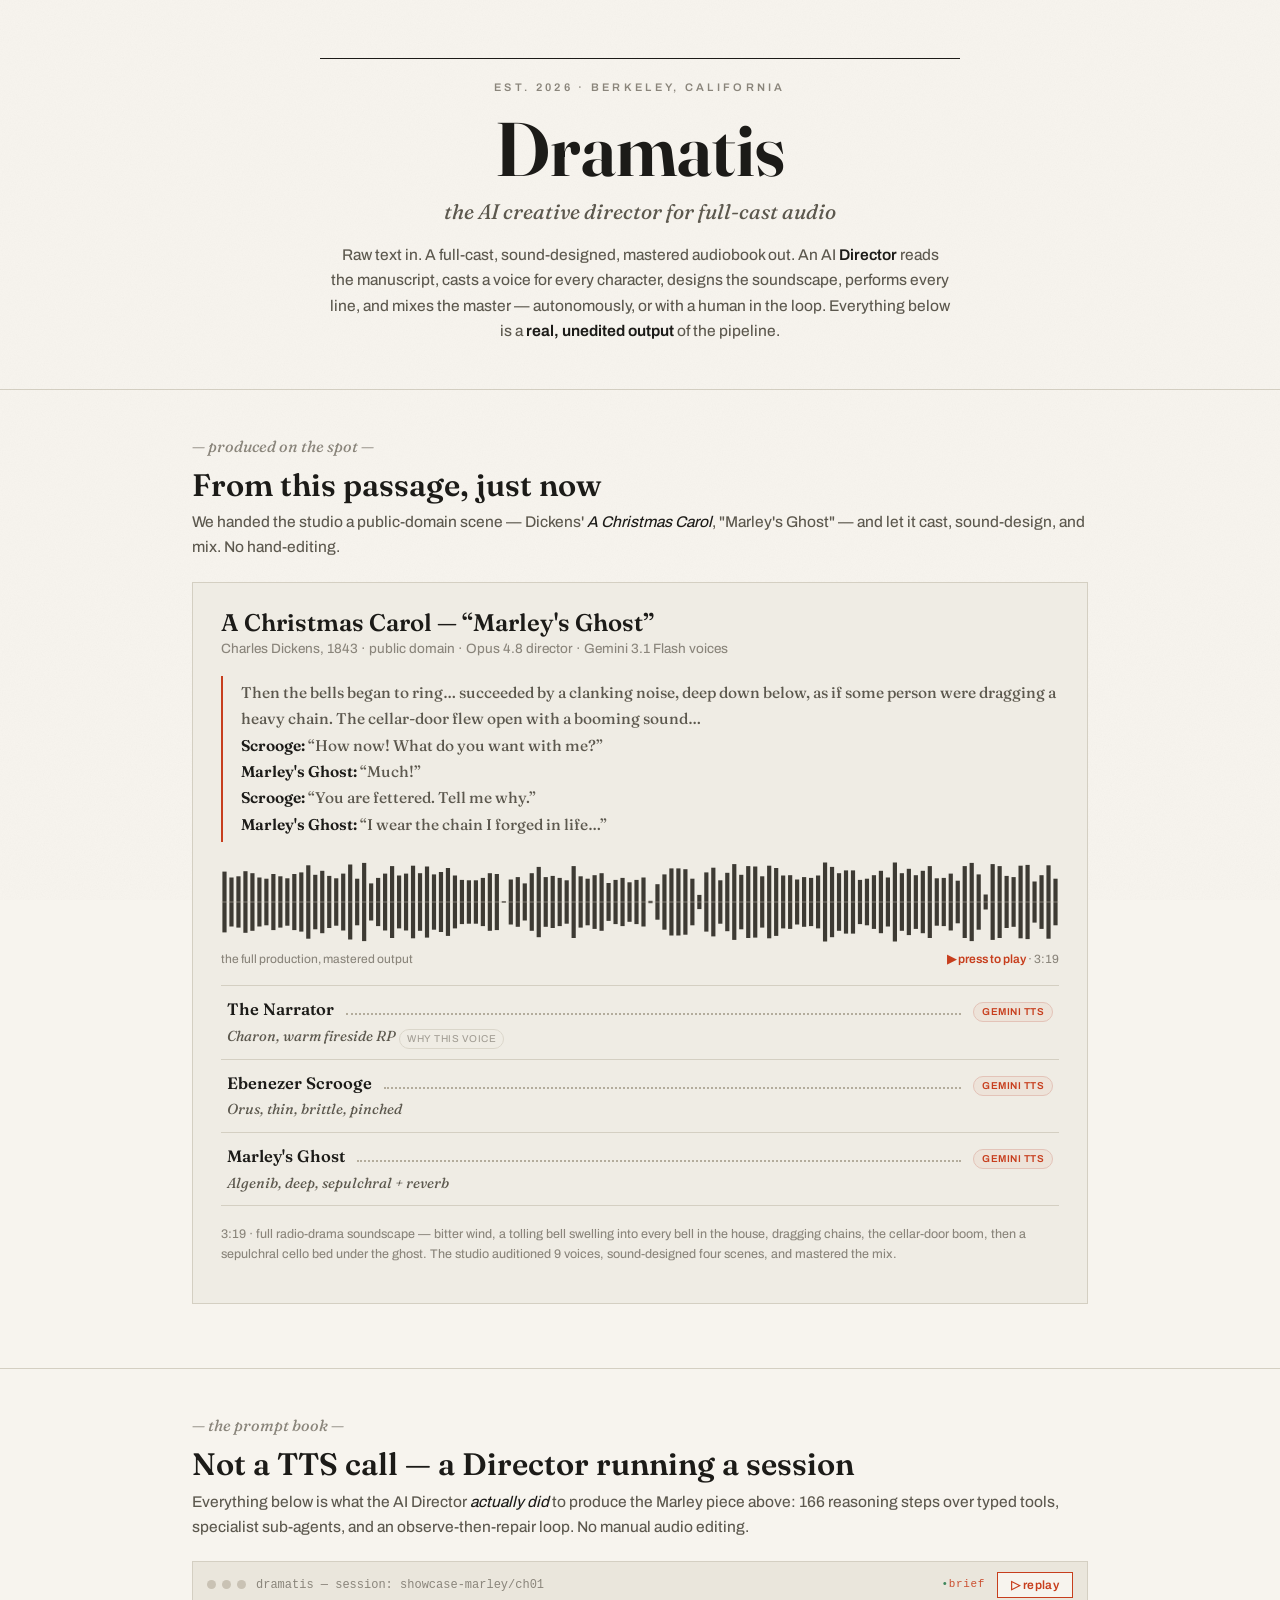
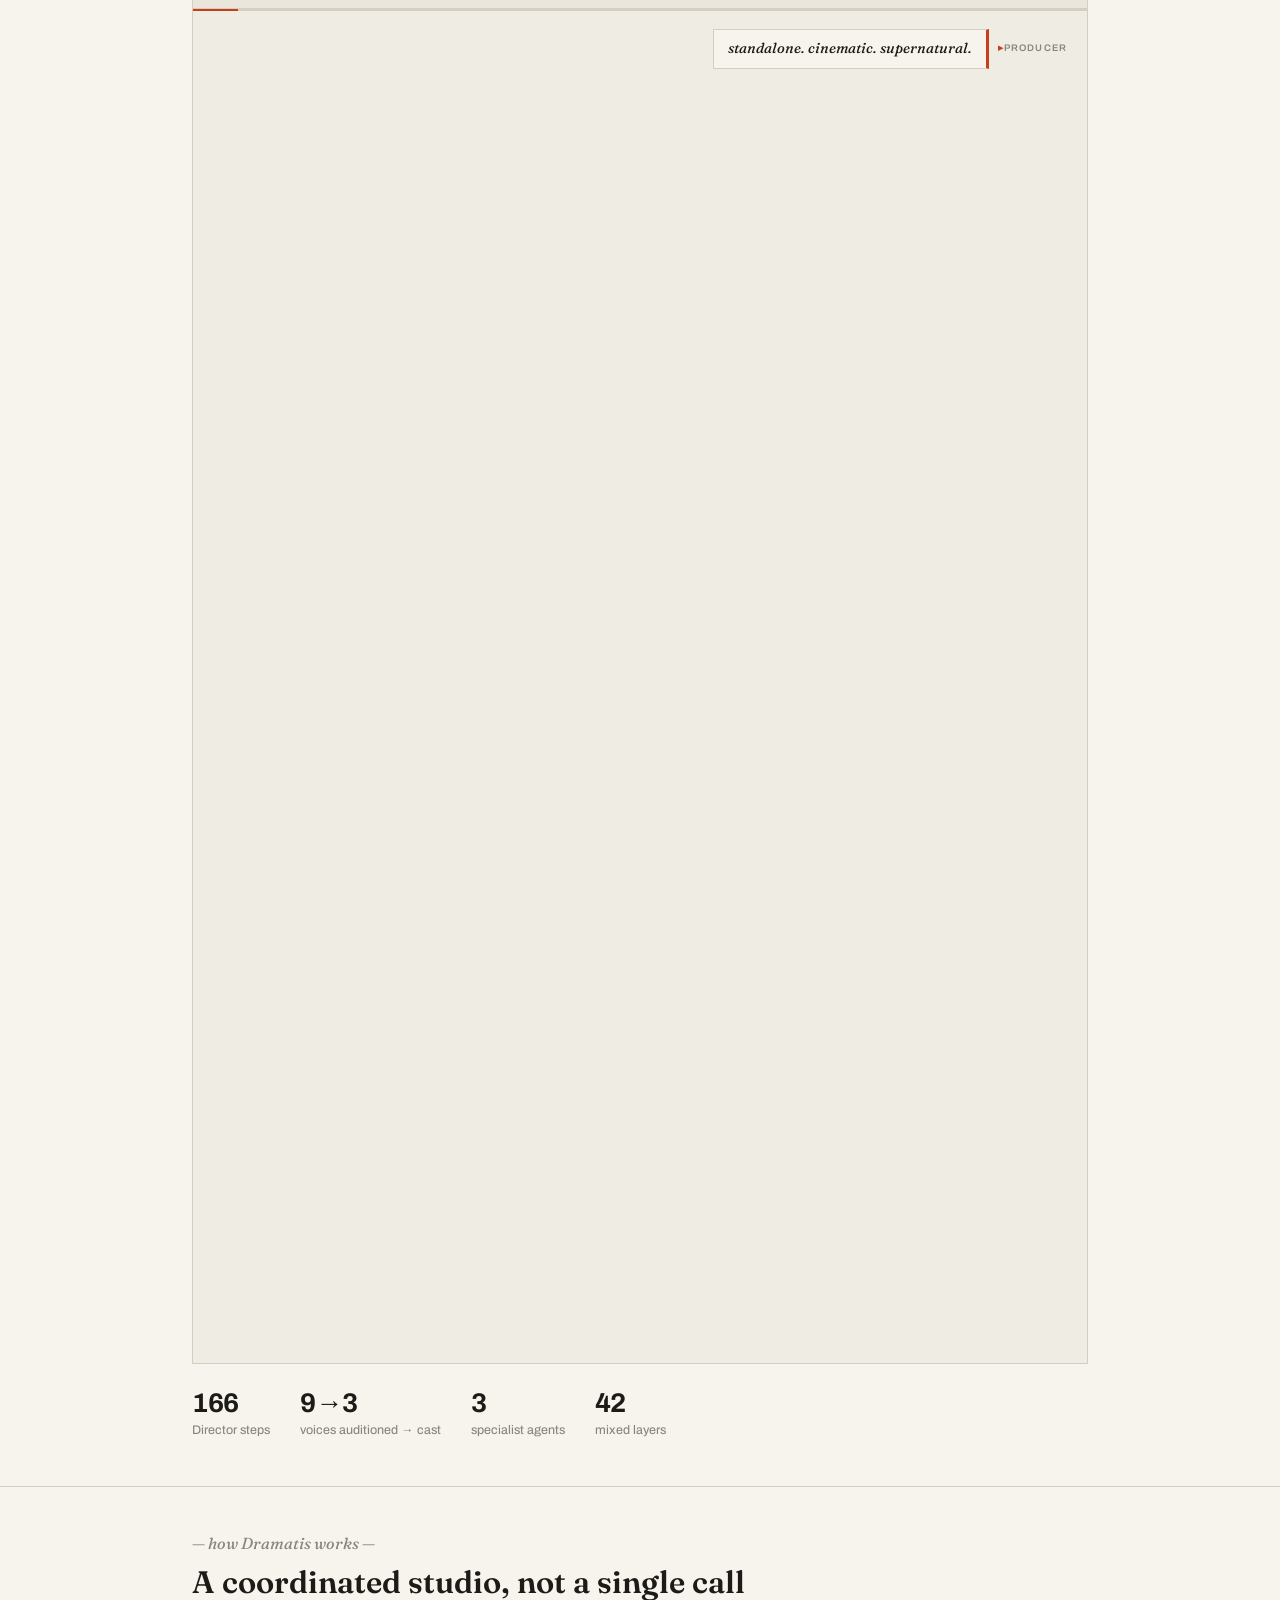
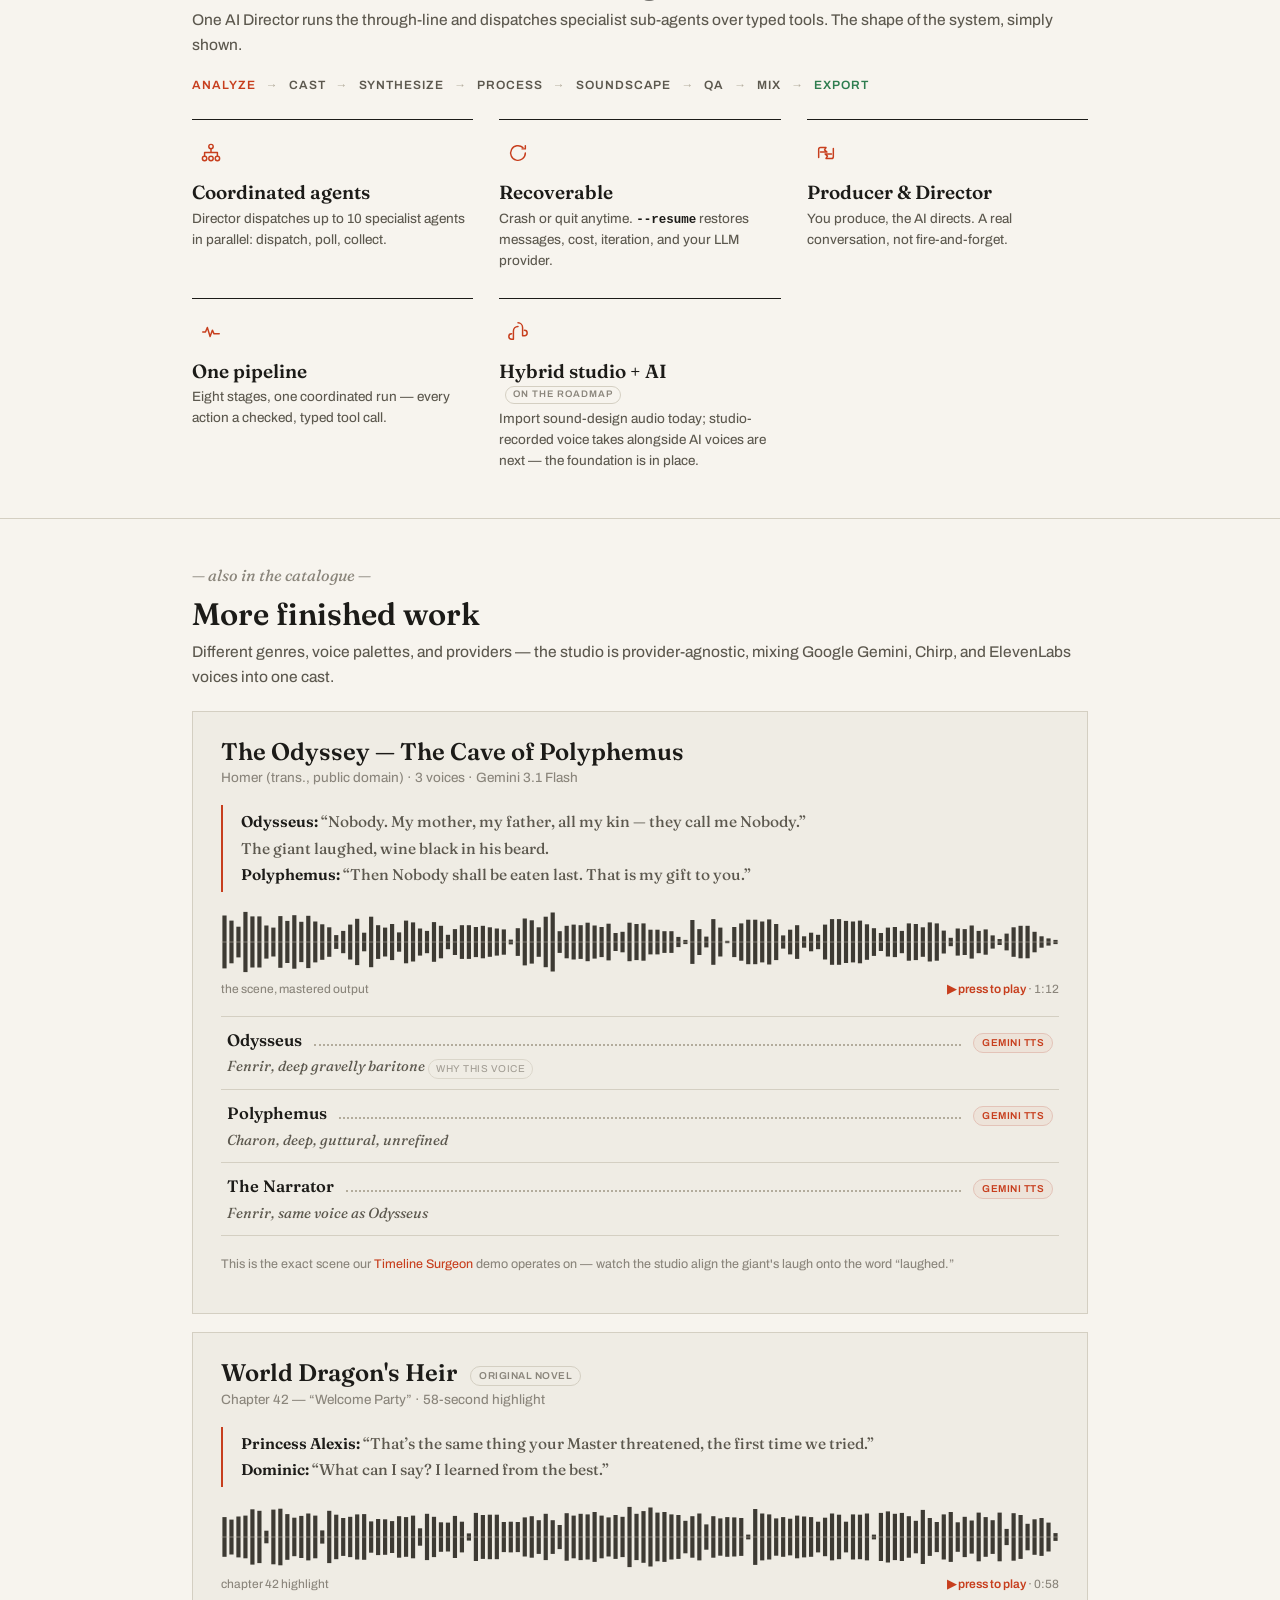
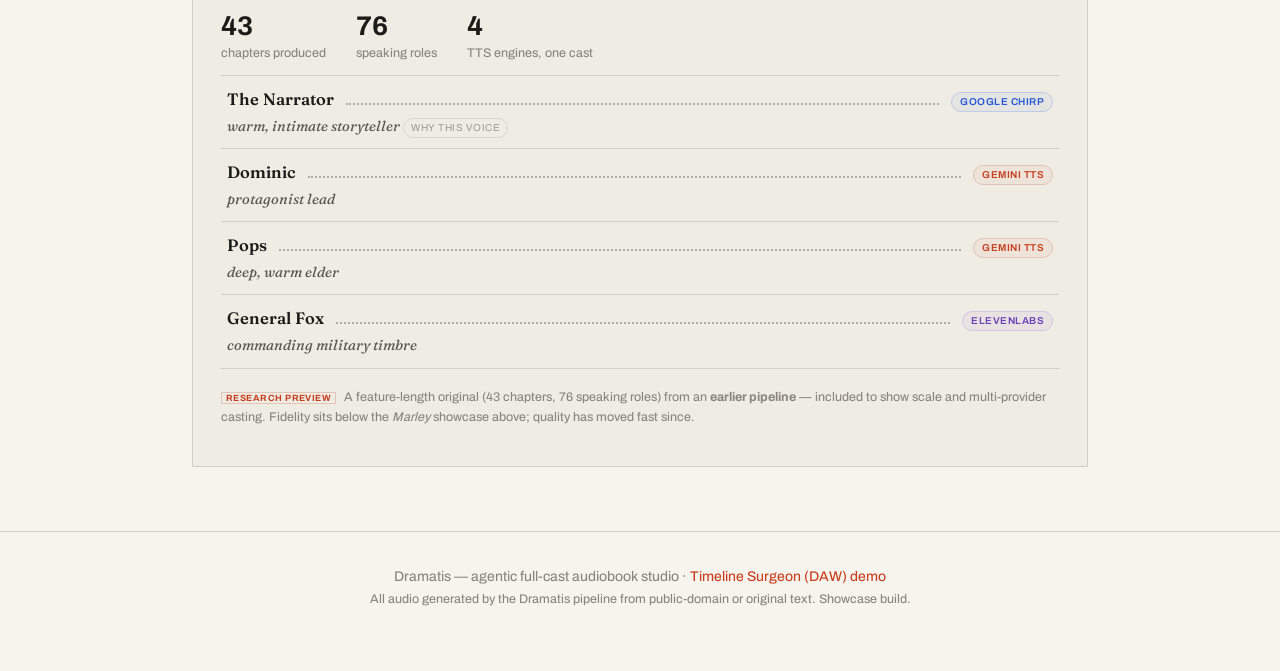
==== commit 8cd8ecbe: "showcase: let section intros run full measure (drop .desc max-width)" ====
--- a/docs/index.html
+++ b/docs/index.html
@@ -53,7 +53,7 @@
 
   section{padding:44px 0 46px;border-top:1px solid var(--hair)}
   section h2{font-size:31px;margin:0 0 6px}
-  .desc{color:var(--mut);max-width:660px;margin:0 0 22px;font-size:15.5px}
+  .desc{color:var(--mut);margin:0 0 22px;font-size:15.5px}
   .desc em{color:var(--ink)}
 
   /* ---- feature card: one box per page-section, everything else open ---- */
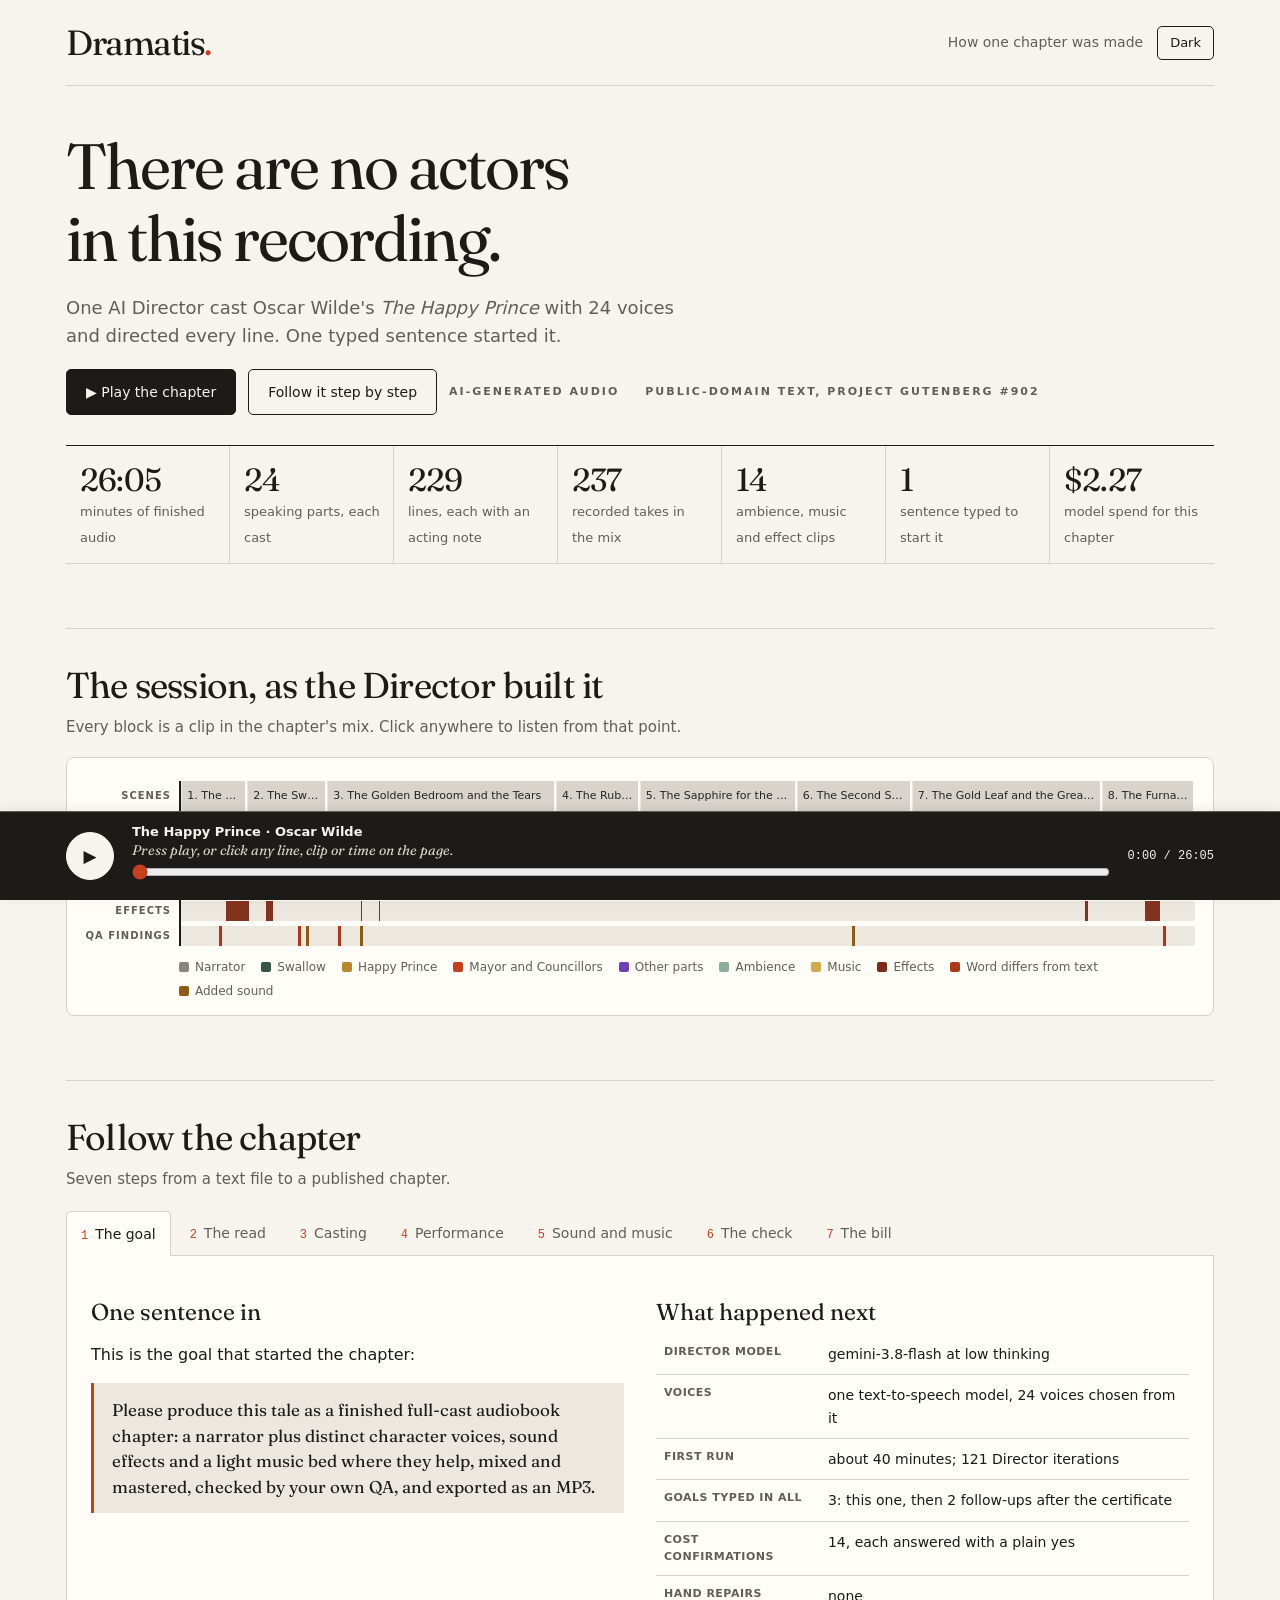
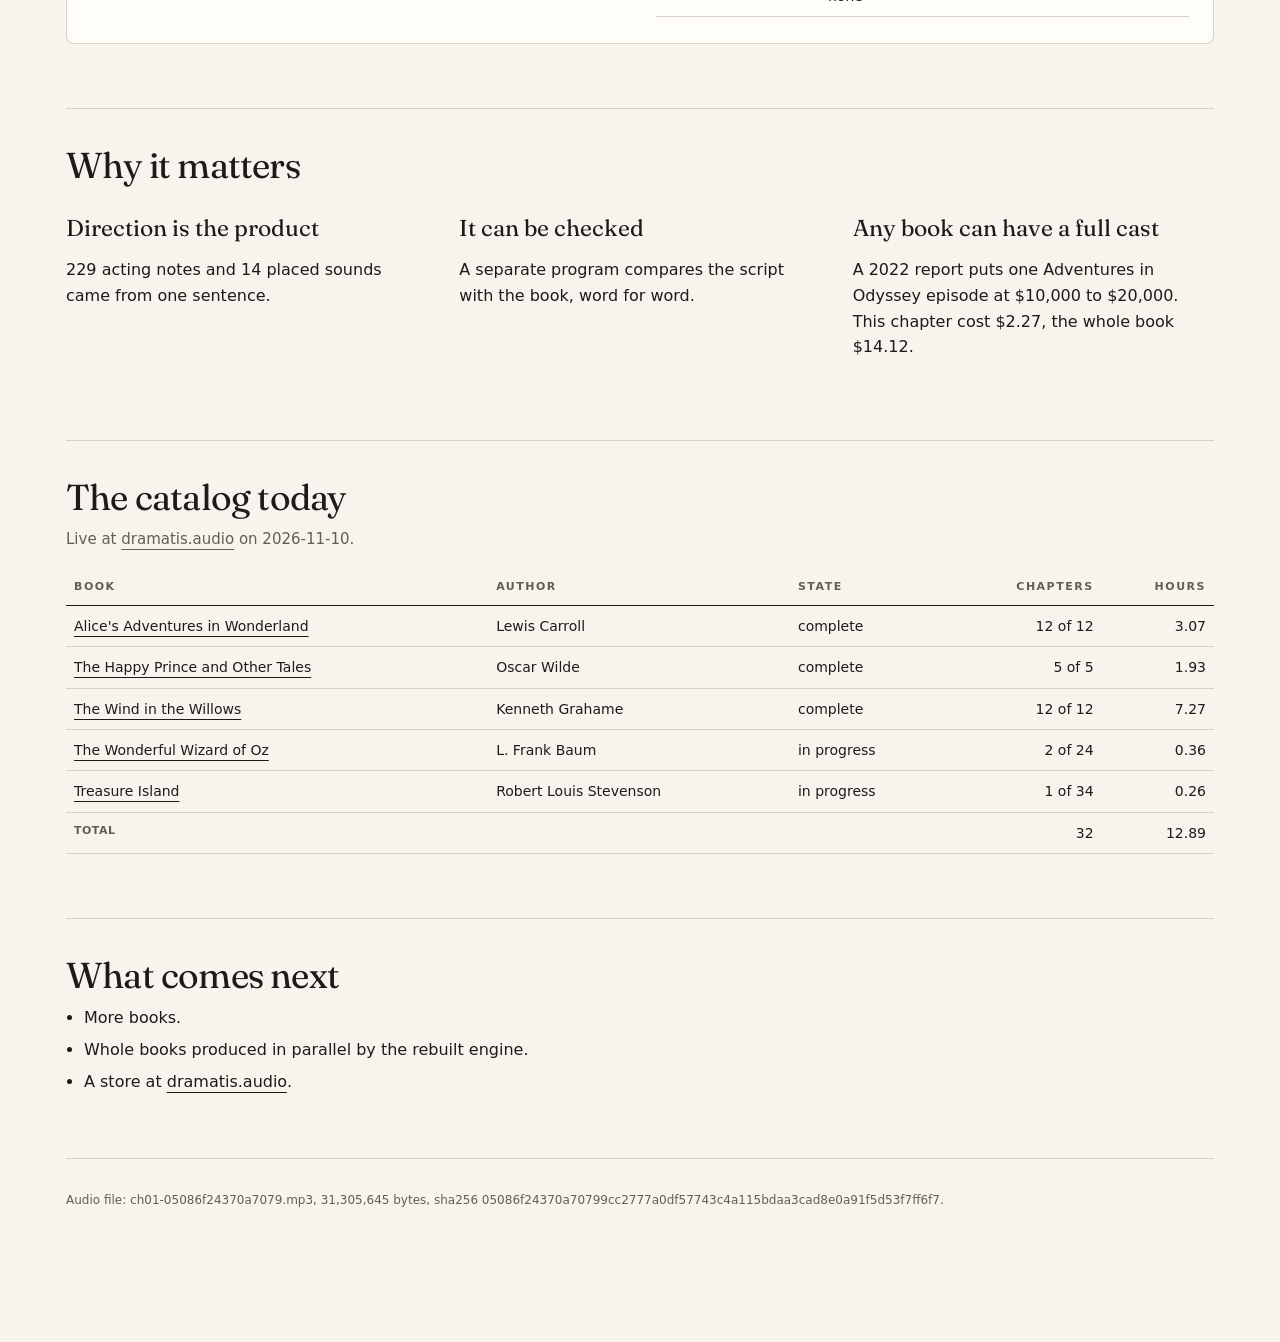
==== commit 48b75810: "showcase: replace with the Happy Prince chapter page (site theme, light/dark switch)" ====
--- a/docs/index.html
+++ b/docs/index.html
@@ -1,962 +1,513 @@
-<!DOCTYPE html>
+<!doctype html>
 <html lang="en">
 <head>
 <meta charset="utf-8">
 <meta name="viewport" content="width=device-width, initial-scale=1">
-<title>Dramatis — the AI full-cast audiobook studio</title>
-<meta name="description" content="Dramatis turns raw text into full-cast, sound-designed, mixed audiobook audio. An AI Director casts voices, builds soundscapes, and masters the mix — these are real, unedited outputs.">
-<link rel="preload" href="fonts/fraunces-var.woff2" as="font" type="font/woff2" crossorigin>
-<link rel="preload" href="fonts/archivo-var.woff2" as="font" type="font/woff2" crossorigin>
+<title>Dramatis: how one chapter was made</title>
 <style>
-  @font-face{font-family:'Fraunces';src:url(fonts/fraunces-var.woff2) format('woff2');
-    font-weight:100 900;font-style:normal;font-display:swap}
-  @font-face{font-family:'Fraunces';src:url(fonts/fraunces-italic-var.woff2) format('woff2');
-    font-weight:100 900;font-style:italic;font-display:swap}
-  @font-face{font-family:'Archivo';src:url(fonts/archivo-var.woff2) format('woff2');
-    font-weight:100 900;font-stretch:62.5% 125%;font-style:normal;font-display:swap}
-
-  :root{
-    --paper:#f7f4ee; --card:#efece4; --card2:#eae6dc; --ink:#1c1b18; --mut:#5c584e;
-    --faint:#8a857b; --hair:#d4cfc2; --rule:#1c1b18; --verm:#c73e1d; --cobalt:#2456d6;
-    --plum:#6d3fb8; --green:#2e7d4f;
-    --serif:'Fraunces',Georgia,serif; --sans:'Archivo',Helvetica,Arial,sans-serif;
-    --mono:ui-monospace,Menlo,Consolas,monospace;
+/* Dramatis playbill identity, after the live site's site.css: paper, ink, vermilion; Fraunces titles
+   (SIL Open Font License), system sans for the body. Self-hosted fonts only. */
+@font-face{font-family:'Fraunces';font-style:normal;font-weight:100 900;font-display:swap;src:url(fonts/fraunces-var.woff2) format('woff2')}
+@font-face{font-family:'Fraunces';font-style:italic;font-weight:100 900;font-display:swap;src:url(fonts/fraunces-italic-var.woff2) format('woff2')}
+:root{
+  --paper:#f7f4ee; --ink:#1c1b18; --red:#c73e1d; --muted:#625e55; --rule:#d8d1c5; --green:#365348; --white:#fffdf8; --soft:#ede8df;
+  --card:var(--white); --line:var(--rule); --accent:var(--red); --focus:var(--green);
+  --ok:#365348; --warn:#8f5a12; --bad:#b0361a;
+  --v-narr:#8a857b; --v-swallow:#365348; --v-prince:#b8892c; --v-town:#c73e1d; --v-other:#6d3fb8;
+  --amb:#8eaa9b; --mus:#d3a94f; --sfx:#7d2a17; --head:#1c1b18;
+  --bar:#1c1b18; --bar-ink:#f7f4ee; --bar-muted:#d8d1c5; --bar-line:#625e55; --bar-warn:#f2a68f;
+  --serif:'Fraunces',Georgia,'Times New Roman',serif;
+  --sans:system-ui,-apple-system,BlinkMacSystemFont,'Segoe UI',sans-serif;
+  --mono:ui-monospace,SFMono-Regular,Consolas,monospace;
+  color-scheme:light;
+}
+/* site.css has no dark mode; this dark variant is built from the same palette family */
+@media (prefers-color-scheme: dark){
+  :root:not([data-theme="light"]){
+    --paper:#1c1b18; --ink:#f7f4ee; --red:#ec7a5a; --muted:#b4ad9f; --rule:#3e3b34; --green:#8fb8a5; --white:#25231f; --soft:#2e2b26;
+    --ok:#8fb8a5; --warn:#e2b05e; --bad:#f08c70;
+    --v-narr:#a39d91; --v-swallow:#6fa38c; --v-prince:#d9ae55; --v-town:#ec7a5a; --v-other:#a98be0;
+    --amb:#7f9c8d; --mus:#d9ae55; --sfx:#c9583a; --head:#f7f4ee;
+    --bar:#12110f; --bar-ink:#f7f4ee; --bar-muted:#b4ad9f; --bar-line:#4a463e; --bar-warn:#f2a68f;
+    color-scheme:dark;
   }
-  *{box-sizing:border-box}
-  html{scroll-behavior:smooth}
-  body{margin:0;background:var(--paper);color:var(--ink);
-    font:16px/1.62 var(--sans);font-weight:450;-webkit-font-smoothing:antialiased;position:relative}
-  body::before{content:"";position:fixed;inset:0;pointer-events:none;z-index:2;opacity:.05;
-    background-image:url("data:image/svg+xml,%3Csvg xmlns='http://www.w3.org/2000/svg' width='240' height='240'%3E%3Cfilter id='n'%3E%3CfeTurbulence type='fractalNoise' baseFrequency='.85' numOctaves='2' stitchTiles='stitch'/%3E%3CfeColorMatrix type='saturate' values='0'/%3E%3C/filter%3E%3Crect width='240' height='240' filter='url(%23n)'/%3E%3C/svg%3E")}
-  .wrap{max-width:940px;margin:0 auto;padding:0 22px;position:relative;z-index:3}
-  h1,h2,h3{font-family:var(--serif);font-optical-sizing:auto;font-weight:600;line-height:1.15;letter-spacing:0}
-  a{color:var(--verm);text-decoration:none}
-  a:hover{text-decoration:underline}
-
-  /* ---- playbill primitives ---- */
-  .act{font-family:var(--serif);font-style:italic;font-weight:440;font-size:16px;
-    color:var(--faint);margin:0 0 8px}
-  .toprule{border:none;border-top:1.5px solid var(--rule);margin:0 0 14px}
-  .lab{font-family:var(--sans);font-weight:600;font-size:11px;letter-spacing:.14em;
-    text-transform:uppercase;color:var(--faint)}
-
-  /* ---- hero: the masthead ---- */
-  header.hero{padding:58px 0 46px;text-align:center}
-  header.hero .lab{letter-spacing:.3em}
-  header.hero h1{font-size:76px;font-weight:640;font-variation-settings:"opsz" 144,"WONK" 1;
-    margin:6px 0 2px}
-  header.hero p.lead{font-family:var(--serif);font-style:italic;font-weight:440;font-size:21px;
-    color:var(--mut);margin:2px 0 14px}
-  header.hero p.sub{color:var(--mut);max-width:620px;margin:0 auto;font-size:15.5px}
-  header.hero p.sub strong{color:var(--ink);font-weight:650}
-  header.hero p.sub em{font-style:normal;color:var(--ink);font-weight:600}
-
-  section{padding:44px 0 46px;border-top:1px solid var(--hair)}
-  section h2{font-size:31px;margin:0 0 6px}
-  .desc{color:var(--mut);margin:0 0 22px;font-size:15.5px}
-  .desc em{color:var(--ink)}
-
-  /* ---- feature card: one box per page-section, everything else open ---- */
-  .card{background:var(--card);border:1px solid var(--hair);padding:26px 28px;margin:18px 0}
-  .card h3{font-size:24px;margin:0 0 2px}
-  .card .meta{color:var(--faint);font-size:13.5px;margin:0 0 16px;font-family:var(--sans)}
-
-  blockquote.script{margin:0 0 18px;padding:4px 0 4px 18px;border-left:2px solid var(--verm);
-    color:var(--mut);font-family:var(--serif);font-weight:460;font-size:15.5px;line-height:1.7}
-  blockquote.script .sp{color:var(--ink);font-weight:620;font-style:normal}
-
-  /* ---- waveform player (replaces native <audio>) ---- */
-  .waveplayer{position:relative;margin-top:8px;cursor:pointer;-webkit-tap-highlight-color:transparent}
-  .waveplayer:focus-visible{outline:2px solid var(--verm);outline-offset:4px}
-  .wp-fill{position:absolute;inset:0;clip-path:inset(0 100% 0 0)}
-  .wp-row{display:flex;justify-content:space-between;align-items:baseline;margin-top:6px;
-    font-family:var(--sans);font-size:12px;color:var(--faint)}
-  .wp-row .wp-hint{color:var(--verm);font-weight:600}
-  .wp-row .wp-time{font-variant-numeric:tabular-nums}
-
-  /* ---- cast list: playbill rows, tap to reveal ---- */
-  .vc-cast{margin-top:16px;border-top:1px solid var(--hair)}
-  .vc-cast--wide{margin-top:12px}
-  .vc-card{position:relative;display:block;width:100%;text-align:left;background:transparent;
-    border:none;border-bottom:1px solid var(--hair);padding:10px 6px;cursor:pointer;
-    -webkit-tap-highlight-color:transparent;transition:background .25s}
-  .vc-card:hover,.vc-card:focus-visible,.vc-card.is-open{background:var(--card);outline:none}
-  .vc-card:focus-visible{box-shadow:inset 2px 0 0 var(--verm)}
-  .vc-head{display:flex;align-items:baseline;gap:10px}
-  .vc-who{font-family:var(--serif);font-weight:600;font-size:16.5px;color:var(--ink);white-space:nowrap}
-  .vc-dots{flex:1;border-bottom:2px dotted #b3ac9c;margin:0 2px 5px;min-width:24px}
-  .vc-chip{flex:none;font:600 10px/1.4 var(--sans);letter-spacing:.05em;text-transform:uppercase;
-    border:1px solid var(--hair);border-radius:999px;padding:2px 8px;color:var(--faint);white-space:nowrap}
-  .vc-card[data-prov="gemini"] .vc-chip{color:var(--verm);border-color:#e3c3b8;background:rgba(199,62,29,.05)}
-  .vc-card[data-prov="chirp"]  .vc-chip{color:var(--cobalt);border-color:#becbe8;background:rgba(36,86,214,.05)}
-  .vc-card[data-prov="eleven"] .vc-chip{color:var(--plum);border-color:#d3c4e8;background:rgba(109,63,184,.05)}
-  .vc-voice{display:block;font-family:var(--serif);font-style:italic;font-weight:440;
-    color:var(--mut);font-size:14.5px;margin-top:2px}
-  .vc-cue{display:inline-block;font-family:var(--sans);font-style:normal;color:var(--faint);
-    font-size:10px;letter-spacing:.05em;text-transform:uppercase;border:1px solid var(--hair);
-    border-radius:999px;padding:1px 7px;opacity:0;transform:translateY(1px);vertical-align:middle;
-    transition:opacity .25s,color .25s,border-color .25s}
-  .vc-cast > .vc-card:first-child .vc-cue{opacity:.75}
-  .vc-card:hover .vc-cue{color:var(--verm);border-color:#e3c3b8}
-  .vc-card:hover .vc-cue,.vc-card:focus-within .vc-cue,.vc-card.is-open .vc-cue{opacity:0}
-  .vc-detail{display:grid;grid-template-rows:0fr;
-    transition:grid-template-rows .34s cubic-bezier(.22,.7,.2,1),margin-top .34s cubic-bezier(.22,.7,.2,1);
-    margin-top:0}
-  .vc-detail-i{overflow:hidden;min-height:0;opacity:0;transform:translateY(-3px);
-    transition:opacity .3s ease .04s,transform .3s cubic-bezier(.22,.7,.2,1) .04s}
-  .vc-card:hover .vc-detail,.vc-card:focus-within .vc-detail,.vc-card.is-open .vc-detail{grid-template-rows:1fr;margin-top:8px}
-  .vc-card:hover .vc-detail-i,.vc-card:focus-within .vc-detail-i,.vc-card.is-open .vc-detail-i{opacity:1;transform:none}
-  .vc-for{display:block;color:var(--mut);font-size:13.5px;line-height:1.55;padding-top:8px;
-    border-top:1px solid var(--hair)}
-  .vc-id{display:block;color:var(--faint);font:11px/1.4 var(--mono);margin-top:6px;word-break:break-word}
-  .vc-sample{display:block;margin-top:8px}
-  .vc-play{font:600 11.5px/1 var(--sans);letter-spacing:.03em;color:var(--verm);
-    background:rgba(199,62,29,.06);border:1px solid #e3c3b8;border-radius:0;
-    padding:6px 12px;cursor:pointer;transition:background .2s,border-color .2s}
-  .vc-play:hover{background:rgba(199,62,29,.12);border-color:var(--verm)}
-  .vc-play.playing{color:var(--green);border-color:#bcd6c6;background:rgba(46,125,79,.08)}
-
-  .note{color:var(--faint);font-size:12.5px;margin-top:18px;font-family:var(--sans)}
-  .pill{display:inline-block;font:600 10px/1.4 var(--sans);letter-spacing:.05em;text-transform:uppercase;
-    color:var(--faint);border:1px solid var(--hair);border-radius:999px;padding:2px 8px;margin-left:8px;vertical-align:2px}
-
-  .pending{display:flex;align-items:center;gap:10px;color:var(--mut);font-size:15px;
-    background:var(--card);border:1px dashed var(--hair);padding:14px 16px}
-  .dot{width:9px;height:9px;border-radius:50%;background:var(--verm);animation:pulse 1.3s infinite}
-  @keyframes pulse{0%,100%{opacity:.35}50%{opacity:1}}
-
-  .statline{display:flex;gap:30px;flex-wrap:wrap;margin:6px 0 0}
-  .statline .s b{font:700 27px/1.15 var(--sans);letter-spacing:-.01em;color:var(--ink)}
-  .statline .s span{color:var(--faint);font-size:12.5px;display:block}
-
-  footer{border-top:1px solid var(--hair);padding:34px 0 60px;color:var(--faint);font-size:14px;
-    text-align:center;position:relative;z-index:3}
-
-  /* ---- the prompt book (agent-trace replay) ---- */
-  .replay{background:var(--card);border:1px solid var(--hair);overflow:hidden;margin:22px 0 0}
-  .replay-bar{display:flex;align-items:center;gap:10px;padding:10px 14px;background:var(--card2);
-    border-bottom:1px solid var(--hair)}
-  .rb-dots{display:flex;gap:6px}
-  .rb-dots i{width:9px;height:9px;border-radius:50%;background:#c9c2b4;display:block}
-  .rb-title{flex:1;color:var(--faint);font:12px/1 var(--mono)}
-  .rb-play{background:var(--paper);color:var(--verm);border:1px solid var(--verm);
-    padding:6px 13px;font:600 12px/1 var(--sans);letter-spacing:.03em;cursor:pointer}
-  .rb-play:hover{background:rgba(199,62,29,.07)}
-  .rp-phase{font:11px/1 var(--mono);color:var(--verm);letter-spacing:.06em;text-transform:lowercase;
-    opacity:0;transition:opacity .4s;white-space:nowrap;margin-right:2px}
-  .rp-phase.on{opacity:.9}
-  .rp-phase::before{content:"\2022 ";color:var(--green)}
-  .rp-rail{height:2px;background:var(--hair);position:relative;overflow:hidden}
-  .rp-rail-fill{position:absolute;inset:0 100% 0 0;background:var(--verm);transition:right .5s linear;left:0;right:100%}
-  .replay.armed .rp-rail-fill{right:100%}
-  .replay-body{padding:18px 20px;font:13.5px/1.55 var(--mono)}
-  .ev{margin:0 0 12px;transition:opacity .5s cubic-bezier(.22,.7,.2,1),transform .5s cubic-bezier(.22,.7,.2,1)}
-  .replay.armed .ev{opacity:0;transform:translateY(10px)}
-  .replay.armed .ev.show{opacity:1;transform:none}
-  @media (prefers-reduced-motion: reduce){.replay.armed .ev{opacity:1;transform:none}}
-  .replay.armed .ev[data-step]{opacity:0;transform:translateY(8px)}
-  .replay.armed .ev[data-step].show{opacity:1;transform:none}
-
-  /* Director thinking — the machine speaks in mono, ink caret */
-  .ev.think{color:var(--mut);font-family:var(--mono);font-size:13px;line-height:1.55;
-    padding-left:16px;text-indent:-16px}
-  .ev.think::before{content:"\203A";color:var(--verm);font-weight:700;margin-right:7px;font-size:13px}
-
-  /* Producer — the human speaks in italic serif, stage-directed */
-  .ev.rp-prod{display:flex;justify-content:flex-end;align-items:center;gap:9px}
-  .rp-prod-tag{font:600 9.5px/1 var(--sans);letter-spacing:.12em;text-transform:uppercase;
-    color:var(--faint);order:2}
-  .rp-prod-tag::before{content:"\25B8 ";color:var(--verm)}
-  .rp-prod-msg{order:1;max-width:78%;background:var(--paper);border:1px solid var(--hair);
-    border-right:3px solid var(--verm);padding:8px 14px;color:var(--ink);
-    font-family:var(--serif);font-style:italic;font-weight:460;font-size:14.5px;line-height:1.5}
-
-  /* tool call */
-  .ev.call{display:block;padding:7px 12px;border-left:2px solid var(--hair);background:var(--paper)}
-  .ev.call .tr-sig{display:block;font:13px/1.6 var(--mono)}
-  .tr-fn{color:var(--ink);font-weight:700}
-  .tr-fn::before{content:"\21B3 ";color:#b3ac9c;font-weight:400}
-  .ev.call .tr-sig > .tr-fn:first-child::before{content:"";}
-  .tr-args{color:var(--faint)}
-  .tr-str{color:var(--cobalt)}
-  .tr-num{color:var(--plum)}
-  .tr-pipe{color:var(--verm);font-weight:700}
-  .tr-ret{display:block;color:var(--mut);font:12px/1.5 var(--mono);margin-top:3px;padding-left:14px}
-  .tr-ret b{color:var(--green)}
-  .tr-q{color:var(--mut);font-style:italic}
-  .tr-ok{color:var(--green);font-weight:700;text-transform:uppercase;font-size:10.5px;letter-spacing:.05em;margin-right:4px}
-  .ev.call.ok{border-left-color:var(--green)}
-  .tr-file{color:var(--verm);font:12px/1 var(--mono);background:var(--card2);
-    border:1px solid var(--hair);padding:1px 5px}
-
-  /* held parallel stage */
-  .ev.rp-fan{background:var(--paper);border:1px solid var(--hair);padding:12px 13px 11px;
-    border-left:2px solid var(--verm)}
-  .rp-fan-head{display:flex;align-items:center;gap:9px;margin-bottom:11px}
-  .rp-fan-dot{width:9px;height:9px;border-radius:50%;background:var(--verm);flex:none}
-  .ev.rp-fan.active .rp-fan-dot{animation:rp-pulse 1.2s infinite}
-  @keyframes rp-pulse{0%,100%{opacity:.35;box-shadow:0 0 0 0 rgba(199,62,29,.35)}50%{opacity:1;box-shadow:0 0 0 6px rgba(199,62,29,0)}}
-  .rp-fan-label{font:12.5px/1.3 var(--mono);color:var(--mut)}
-  .rp-fan-label b{color:var(--ink)}
-  .rp-lanes{display:grid;grid-template-columns:1fr 1fr 1fr;gap:9px}
-  .rp-lane{background:var(--card);border:1px solid var(--hair);padding:9px 10px;
-    border-top:2px solid var(--hair);transition:border-top-color .35s,box-shadow .35s,transform .35s}
-  .rp-lane[data-lane="qa"].lit{border-top-color:var(--verm);box-shadow:0 6px 18px -10px rgba(199,62,29,.5);transform:translateY(-2px)}
-  .rp-lane[data-lane="dram"].lit{border-top-color:var(--ink);box-shadow:0 6px 18px -10px rgba(28,27,24,.4);transform:translateY(-2px)}
-  .rp-lane[data-lane="snd"].lit{border-top-color:var(--cobalt);box-shadow:0 6px 18px -10px rgba(36,86,214,.4);transform:translateY(-2px)}
-  .rp-lane-top{margin-bottom:7px}
-  .rp-lane-name{display:block;color:var(--ink);font:600 12px/1.2 var(--mono)}
-  .rp-lane-name::before{content:"\25CF ";font-size:8px;vertical-align:middle;color:#b3ac9c}
-  .rp-lane[data-lane="qa"].lit .rp-lane-name::before{color:var(--verm)}
-  .rp-lane[data-lane="dram"].lit .rp-lane-name::before{color:var(--ink)}
-  .rp-lane[data-lane="snd"].lit .rp-lane-name::before{color:var(--cobalt)}
-  .rp-lane-job{display:block;color:var(--faint);font-size:10.5px;margin-top:2px;line-height:1.35}
-  .rp-lane-feed{list-style:none;margin:0;padding:0;display:flex;flex-direction:column;gap:5px}
-  .rp-lane-feed li{color:var(--mut);font:11px/1.45 var(--mono);padding-left:13px;position:relative;
-    opacity:0;transform:translateY(5px);transition:opacity .4s,transform .4s}
-  .rp-lane-feed li::before{content:"";position:absolute;left:0;top:6px;width:5px;height:5px;border-radius:50%;background:#b3ac9c}
-  .rp-lane-feed li.in{opacity:1;transform:none}
-  .rp-lane-feed li.rp-warn{color:var(--verm)}.rp-lane-feed li.rp-warn::before{background:var(--verm)}
-  .rp-lane-feed li.rp-good{color:var(--green)}.rp-lane-feed li.rp-good::before{background:var(--green)}
-  .rp-tk{font-size:9px;font-weight:700;text-transform:uppercase;letter-spacing:.05em;
-    border:1px solid currentColor;padding:0 4px;margin-right:5px;opacity:.85}
-  .rp-tk-ok{color:var(--green)}
-  .rp-fan-foot{margin-top:10px;min-height:16px}
-  .rp-conv{font:11.5px/1 var(--mono);color:var(--verm);letter-spacing:.04em;opacity:0;transition:opacity .45s}
-  .rp-fan-foot.show .rp-conv{opacity:.95}
-  .rp-fan-foot.show .rp-conv::before{content:"\203A ";color:var(--verm)}
-
-  /* recoverability beat */
-  .ev.rp-resume{display:flex;align-items:flex-start;gap:9px;background:rgba(46,125,79,.05);
-    border:1px solid #cadbd0;border-left:2px solid var(--green);padding:10px 12px}
-  .rp-resume-tag{font:600 9.5px/1 var(--sans);letter-spacing:.1em;text-transform:uppercase;
-    color:var(--green);flex:none;margin-top:2px}
-  .rp-resume-tag::before{content:"\21BB ";font-size:12px}
-  .rp-resume-msg{color:var(--mut);font:12px/1.5 var(--mono)}
-  .rp-resume-msg code{color:var(--ink);background:var(--card2);border:1px solid var(--hair);padding:0 5px}
-  .rp-resume-msg b{color:var(--ink)}
-
-  .ev[data-step].show.cur::after{content:"\2588";color:var(--verm);margin-left:2px;animation:blink 1s step-end infinite;font-size:12px}
-  @keyframes blink{50%{opacity:0}}
-
-  /* ---- system overview: open grid, hairline rules, no box disease ---- */
-  .ov-pipe{list-style:none;display:flex;flex-wrap:wrap;gap:0;align-items:baseline;
-    margin:0 0 28px;padding:0;font:600 12px/1 var(--sans);letter-spacing:.08em;text-transform:uppercase}
-  .ov-pipe li{position:relative;color:var(--mut);padding:0;white-space:nowrap}
-  .ov-pipe li:first-child{color:var(--verm)}
-  .ov-pipe li:last-child{color:var(--green)}
-  .ov-pipe li:not(:last-child)::after{content:"\2192";color:#b3ac9c;margin:0 10px;font-weight:400}
-  .ov-grid{display:grid;grid-template-columns:repeat(3,1fr);gap:26px}
-  .ov-pillar{border-top:1.5px solid var(--rule);padding:14px 0 0;background:transparent}
-  .ov-ico{display:inline-flex;align-items:center;justify-content:center;width:38px;height:38px;
-    color:var(--verm);margin-bottom:10px}
-  .ov-pillar h3{font-size:19px;margin:0 0 5px}
-  .ov-pillar p{color:var(--mut);font-size:13.5px;line-height:1.55;margin:0}
-  .ov-mono{font:600 12.5px/1 var(--mono);color:var(--ink)}
-  .ov-soon{display:inline-block;vertical-align:middle;font:600 9.5px/1 var(--sans);
-    letter-spacing:.1em;text-transform:uppercase;color:var(--faint);
-    border:1px solid var(--hair);border-radius:999px;padding:3px 7px;margin-left:6px}
-
-  @media(max-width:720px){
-    header.hero h1{font-size:52px}
-    .ov-grid{grid-template-columns:1fr}
-    .rp-lanes{grid-template-columns:1fr}
-    .rp-phase{display:none}
-    .rp-prod-msg{max-width:88%}
-    .vc-head{flex-wrap:wrap}
-    .vc-dots{display:none}
-    .vc-chip{margin-left:auto}
-  }
-  @media(max-width:520px){
-    .ov-pipe{font-size:10.5px}
-    .ov-pipe li:not(:last-child)::after{margin:0 6px}
-  }
-  @media (prefers-reduced-motion: reduce){
-    .vc-card,.vc-detail,.vc-detail-i,.vc-cue,.ov-pillar{transition:none}
-    .replay.armed .ev[data-step]{opacity:1!important;transform:none!important}
-    .rp-lane-feed li{opacity:1!important;transform:none!important}
-    .rp-conv{opacity:.95!important}
-    .rp-rail-fill{transition:none}
-    .ev.rp-fan .rp-fan-dot{animation:none}
-  }
+}
+:root[data-theme="dark"]{
+  --paper:#1c1b18; --ink:#f7f4ee; --red:#ec7a5a; --muted:#b4ad9f; --rule:#3e3b34; --green:#8fb8a5; --white:#25231f; --soft:#2e2b26;
+  --ok:#8fb8a5; --warn:#e2b05e; --bad:#f08c70;
+  --v-narr:#a39d91; --v-swallow:#6fa38c; --v-prince:#d9ae55; --v-town:#ec7a5a; --v-other:#a98be0;
+  --amb:#7f9c8d; --mus:#d9ae55; --sfx:#c9583a; --head:#f7f4ee;
+  --bar:#12110f; --bar-ink:#f7f4ee; --bar-muted:#b4ad9f; --bar-line:#4a463e; --bar-warn:#f2a68f;
+  color-scheme:dark;
+}
+*{box-sizing:border-box}
+html{scroll-behavior:smooth;scroll-padding-bottom:130px}
+body{margin:0;background:var(--paper);color:var(--ink);font:16px/1.6 var(--sans);padding-bottom:112px}
+a{color:inherit;text-decoration-thickness:1px;text-underline-offset:5px}
+a:hover{color:var(--red)}
+.wrap{max-width:1220px;margin:0 auto;padding:0 36px}
+header.top{display:flex;justify-content:space-between;align-items:center;gap:24px;padding:23px 0;border-bottom:1px solid var(--rule)}
+.brand{font-family:var(--serif);font-weight:400;font-size:35px;line-height:1.12;letter-spacing:-1.5px}
+.brand::after{content:".";color:var(--red)}
+.top small{color:var(--muted);font-size:14px;text-align:right}
+h1,h2,h3{font-family:var(--serif);font-weight:400;line-height:1.12;text-wrap:balance}
+h1{font-size:clamp(42px,5vw,68px);letter-spacing:-2px;margin:44px 0 20px;max-width:16ch}
+h2{font-size:36px;letter-spacing:-.8px;margin:64px 0 10px;padding-top:36px;border-top:1px solid var(--rule)}
+h3{font-size:23px;margin:20px 0 8px}
+.lede{font-size:18px;color:var(--muted);max-width:620px;margin:0 0 18px}
+.sub{color:var(--muted);max-width:680px;margin:0 0 18px;font-size:15px}
+.pill{display:inline-block;font-size:11px;font-weight:700;letter-spacing:2px;text-transform:uppercase;color:var(--muted);margin:0 14px 0 0}
+.stats{display:grid;grid-template-columns:repeat(auto-fit,minmax(132px,1fr));gap:0;margin:30px 0 6px;border-top:1px solid var(--ink);border-bottom:1px solid var(--rule);overflow:hidden}
+.stat{padding:16px 14px 14px;border-left:1px solid var(--rule);margin-left:-1px;border-bottom:1px solid var(--rule);margin-bottom:-1px}
+.stat b{display:block;font:400 32px/1.12 var(--serif);letter-spacing:-.8px;font-variant-numeric:tabular-nums}
+.stat span{font-size:13px;color:var(--muted)}
+button{font:inherit;color:inherit}
+.btn{display:inline-flex;align-items:center;justify-content:center;min-height:46px;padding:11px 19px;border:1px solid var(--ink);border-radius:5px;background:var(--ink);color:var(--paper);font-size:14px;line-height:1.35;cursor:pointer;text-decoration:none}
+.btn:hover{background:var(--green);border-color:var(--green);color:var(--paper)}
+.btn.ghost{background:transparent;color:var(--ink);border-color:var(--ink)}
+.btn.ghost:hover{background:var(--soft);color:var(--ink)}
+.btn:focus-visible,.tab:focus-visible,.chip:focus-visible,.seek:focus-visible,.play:focus-visible,a:focus-visible,input:focus-visible{outline:3px solid var(--focus);outline-offset:4px}
+.line:focus-visible{outline:3px solid var(--focus);outline-offset:-3px}
+.heroact{display:flex;flex-wrap:wrap;gap:12px;align-items:center;margin:18px 0 12px}
+
+/* session timeline */
+.session{background:var(--white);border:1px solid var(--rule);border-radius:8px;padding:18px 18px 14px;margin-top:18px}
+.lane{display:grid;grid-template-columns:86px 1fr;align-items:center;gap:8px;margin:5px 0}
+.lane>label{font-size:10px;font-weight:700;letter-spacing:1px;text-transform:uppercase;color:var(--muted);text-align:right}
+.track{position:relative;height:20px;background:var(--soft);border-radius:3px;cursor:pointer;overflow:hidden}
+.track.tall{height:30px}
+.clip{position:absolute;top:0;bottom:0;min-width:1px;opacity:.95}
+.clip.scene{border-right:2px solid var(--white);background:color-mix(in srgb,var(--ink) 10%,transparent);font-size:11px;color:var(--ink);padding:0 5px;line-height:30px;white-space:nowrap;overflow:hidden;text-overflow:ellipsis}
+.clip.scene.on{background:color-mix(in srgb,var(--red) 22%,transparent)}
+.mark{position:absolute;top:0;bottom:0;width:3px;margin-left:-1px;background:var(--bad)}
+.mark.soft{background:var(--warn)}
+.tracks{position:relative;--lab:94px}
+.head{position:absolute;top:0;bottom:0;width:2px;background:var(--head);pointer-events:none;left:var(--lab);z-index:3}
+.legend{display:flex;flex-wrap:wrap;gap:4px 16px;font-size:12px;color:var(--muted);margin:12px 0 0 94px}
+.sw{display:inline-block;width:10px;height:10px;border-radius:2px;margin-right:6px;vertical-align:-1px}
+
+/* tabs */
+.tabs{display:flex;flex-wrap:wrap;gap:4px;margin:20px 0 0;border-bottom:1px solid var(--rule)}
+.tab{background:none;border:1px solid transparent;border-bottom:0;border-radius:5px 5px 0 0;min-height:44px;padding:10px 14px;cursor:pointer;color:var(--muted);font-size:14px}
+.tab:hover{color:var(--ink)}
+.tab b{font:12px var(--mono);margin-right:7px;color:var(--red)}
+.tab[aria-selected="true"]{background:var(--white);border-color:var(--rule);color:var(--ink);margin-bottom:-1px}
+.panel{background:var(--white);border:1px solid var(--rule);border-top:0;border-radius:0 0 8px 8px;padding:24px 24px 26px}
+.panel[hidden]{display:none}
+.panel>p{max-width:680px}
+.cols{display:grid;grid-template-columns:repeat(auto-fit,minmax(270px,1fr));gap:24px 32px}
+blockquote{margin:12px 0;padding:14px 18px;border-left:3px solid var(--red);background:var(--soft);font:17px/1.5 var(--serif)}
+table{border-collapse:collapse;width:100%;font-size:14px}
+th,td{text-align:left;padding:9px 8px;border-bottom:1px solid var(--rule);vertical-align:top}
+th{font-size:11px;font-weight:700;letter-spacing:1.5px;text-transform:uppercase;color:var(--muted)}
+thead th{border-bottom:1px solid var(--ink)}
+tbody th{letter-spacing:.5px}
+td.n,th.n{text-align:right;font-variant-numeric:tabular-nums}
+.scroll{overflow-x:auto}
+.seek{background:none;border:1px solid var(--rule);border-radius:5px;padding:2px 8px;font:12px var(--mono);font-variant-numeric:tabular-nums;cursor:pointer;color:var(--red);white-space:nowrap}
+.seek:hover{border-color:var(--ink);background:var(--soft)}
+.note{font-size:13px;color:var(--muted)}
+.ok{color:var(--ok)} .warn{color:var(--warn)} .bad{color:var(--bad)}
+.verdict{display:inline-block;font:700 11px var(--sans);letter-spacing:1px;padding:2px 7px;border-radius:3px;border:1px solid currentColor;margin-right:4px}
+
+/* script */
+.scenebar{display:flex;flex-wrap:wrap;gap:6px;margin:4px 0 14px}
+.chip{border:1px solid var(--rule);background:none;border-radius:5px;padding:6px 11px;font-size:13px;cursor:pointer;color:var(--muted)}
+.chip:hover{border-color:var(--ink);color:var(--ink)}
+.chip[aria-pressed="true"]{background:var(--ink);color:var(--paper);border-color:var(--ink)}
+.script{max-height:460px;overflow:auto;border:1px solid var(--rule);border-radius:5px;background:var(--paper)}
+.line{display:grid;grid-template-columns:118px 1fr;gap:12px;padding:10px 14px;border-bottom:1px solid var(--rule);cursor:pointer;width:100%;text-align:left;background:none;border-left:3px solid transparent;border-right:0;border-top:0}
+.line:hover{background:var(--soft)}
+.line.on{border-left-color:var(--red);background:color-mix(in srgb,var(--red) 9%,var(--paper))}
+.who{font:700 12px/1.4 var(--sans);letter-spacing:.3px}
+.who small{display:block;font:11px var(--mono);color:var(--muted);font-weight:400}
+.txt{font:16px/1.55 var(--serif);white-space:pre-line}
+.dir{display:block;font:italic 13px/1.4 var(--sans);color:var(--muted);margin-top:4px}
+.script.nodir .dir{display:none}
+.setting{font:italic 15px/1.5 var(--serif);color:var(--muted);margin:0 0 10px}
+.opts{display:flex;flex-wrap:wrap;gap:16px;font-size:13px;color:var(--muted);margin:0 0 10px}
+.opts input{accent-color:var(--green)}
+
+/* bars */
+.bars{margin:10px 0}
+.bar{display:grid;grid-template-columns:minmax(120px,230px) 1fr 92px;gap:10px;align-items:center;margin:8px 0;font-size:14px}
+.bar i{display:block;height:14px;border-radius:2px;background:var(--green)}
+.bar.h i{background:var(--red)}
+.bar span:last-child{font:13px var(--mono);font-variant-numeric:tabular-nums;text-align:right}
+.split{display:flex;height:20px;border-radius:3px;overflow:hidden;margin:8px 0 6px}
+.split i{display:block}
+ul.plain{padding-left:18px;margin:8px 0}
+ul.plain li{margin:6px 0}
+footer{margin:64px 0 20px;border-top:1px solid var(--rule);padding-top:20px;font-size:12px;color:var(--muted);overflow-wrap:anywhere}
+
+/* transport: the site's ink mini player */
+.transport{position:fixed;left:0;right:0;bottom:0;background:var(--bar);border-top:1px solid var(--bar-line);color:var(--bar-ink);z-index:10;padding-bottom:env(safe-area-inset-bottom);box-shadow:0 -2px 12px #0001}
+.transport .wrap{display:grid;grid-template-columns:auto 1fr auto;gap:18px;align-items:center;padding-top:12px;padding-bottom:12px}
+.play{width:48px;height:48px;border-radius:50%;border:1px solid var(--bar-ink);background:var(--bar-ink);color:var(--bar);font-size:17px;cursor:pointer}
+.play:hover{background:var(--green);border-color:var(--green);color:var(--paper)}
+.now{min-width:0}
+.now .l1{font:600 13px/1.3 var(--sans);white-space:nowrap;overflow:hidden;text-overflow:ellipsis}
+.now .l2{font:italic 14px/1.3 var(--serif);color:var(--bar-muted);white-space:nowrap;overflow:hidden;text-overflow:ellipsis}
+.scrub{width:100%;margin:5px 0 0;accent-color:var(--red)}
+.clock{font:12px var(--mono);font-variant-numeric:tabular-nums;white-space:nowrap}
+.silent{font-size:11px;color:var(--bar-warn)}
+@media (max-width:760px){
+  .wrap{padding:0 22px}header.top{padding:15px 0}.brand{font-size:30px}
+  h1{font-size:42px;letter-spacing:-1.2px;margin-top:32px}h2{font-size:30px;margin-top:44px;padding-top:28px}
+  .lede{font-size:16px}.panel{padding:18px 16px 20px}
+}
+@media (max-width:640px){
+  .lane{grid-template-columns:58px 1fr}.legend{margin-left:0}.tracks{--lab:66px}
+  .line{grid-template-columns:1fr}.bar{grid-template-columns:1fr 1fr 70px}
+  .transport .wrap{grid-template-columns:auto 1fr;gap:12px}.clock{grid-column:2}
+}
+@media (max-width:420px){h1{font-size:36px}.top small{font-size:12px}}
+@media (prefers-reduced-motion:reduce){html{scroll-behavior:auto}}
+.top-r{display:flex;align-items:center;gap:14px}
+.theme-toggle{font:13px/1 var(--sans);color:var(--ink);background:transparent;border:1px solid var(--ink);border-radius:5px;min-height:34px;padding:0 12px;cursor:pointer}
+.theme-toggle:hover{border-color:var(--green);color:var(--green)}
+.theme-toggle:focus-visible{outline:3px solid var(--focus);outline-offset:2px}
 </style>
+<script>try{var t=localStorage.getItem('dramatis-theme');if(t==='light'||t==='dark')document.documentElement.setAttribute('data-theme',t)}catch(e){}</script>
 </head>
 <body>
-
-<header class="hero">
+<div class="wrap">
+<header class="top">
+  <div class="brand">Dramatis</div>
+  <div class="top-r"><small>How one chapter was made</small><button type="button" class="theme-toggle" id="theme-toggle" aria-label="Switch to dark mode">Dark</button></div>
+</header>
+
+<h1>There are no actors in this recording.</h1>
+<p class="lede">One AI Director cast Oscar Wilde's <em>The Happy Prince</em> with <span data-f="parts"></span> voices and directed every line. One typed sentence started it.</p>
+<div class="heroact">
+  <button class="btn" id="heroPlay">▶ Play the chapter</button>
+  <a class="btn ghost" href="#follow">Follow it step by step</a>
+  <span class="pill">AI-generated audio</span><span class="pill">Public-domain text, Project Gutenberg #902</span>
+</div>
+
+<div class="stats" id="stats"></div>
+
+<h2 id="session">The session, as the Director built it</h2>
+<p class="sub">Every block is a clip in the chapter's mix. Click anywhere to listen from that point.</p>
+<div class="session">
+  <div class="tracks" id="tracks">
+    <div class="head" id="head"></div>
+    <div class="lane"><label>Scenes</label><div class="track tall" id="laneScenes"></div></div>
+    <div class="lane"><label>Voices</label><div class="track tall" id="laneVoices"></div></div>
+    <div class="lane"><label>Ambience</label><div class="track" id="laneAmb"></div></div>
+    <div class="lane"><label>Music</label><div class="track" id="laneMus"></div></div>
+    <div class="lane"><label>Effects</label><div class="track" id="laneSfx"></div></div>
+    <div class="lane"><label>QA findings</label><div class="track" id="laneQa"></div></div>
+  </div>
+  <div class="legend" id="legend"></div>
+</div>
+
+<h2 id="follow">Follow the chapter</h2>
+<p class="sub">Seven steps from a text file to a published chapter.</p>
+<div class="tabs" role="tablist" id="tabs"></div>
+
+<section class="panel" id="p-goal" role="tabpanel">
+  <div class="cols">
+    <div>
+      <h3>One sentence in</h3>
+      <p>This is the goal that started the chapter:</p>
+      <blockquote id="goalText"></blockquote>
+    </div>
+    <div>
+      <h3>What happened next</h3>
+      <table><tbody id="runFacts"></tbody></table>
+    </div>
+  </div>
+</section>
+
+<section class="panel" id="p-read" role="tabpanel" hidden>
+  <p>The Director breaks the tale into scenes and writes an acting note for every line.</p>
+  <div class="scroll"><table><thead><tr><th>#</th><th>Scene</th><th>Where we are</th><th>Music mood</th><th class="n">Lines</th><th>Starts</th></tr></thead><tbody id="sceneRows"></tbody></table></div>
+</section>
+
+<section class="panel" id="p-cast" role="tabpanel" hidden>
+  <p>Each part gets a voice chosen in audition, with a written reason.</p>
+  <div class="scroll"><table><thead><tr><th>Part</th><th>Voice</th><th class="n">Lines</th><th>Why the Director chose it</th><th>Hear</th></tr></thead><tbody id="castRows"></tbody></table></div>
+</section>
+
+<section class="panel" id="p-perf" role="tabpanel" hidden>
+  <p>The script as performed. Click a line to hear it.</p>
+  <div class="opts">
+    <label><input type="checkbox" id="optDir" checked> show the Director's acting notes</label>
+    <label><input type="checkbox" id="optFollow" checked> follow playback</label>
+  </div>
+  <div class="scenebar" id="sceneChips"></div>
+  <p class="setting" id="setting"></p>
+  <div class="script" id="script"></div>
+</section>
+
+<section class="panel" id="p-sound" role="tabpanel" hidden>
+  <p>Each scene has a bed. Effects sit on their lines, and music ducks under speech.</p>
+  <div class="scroll"><table><thead><tr><th>At</th><th>Layer</th><th>What</th><th class="n">Length</th><th class="n">Level</th><th>Under speech</th></tr></thead><tbody id="cueRows"></tbody></table></div>
+</section>
+
+<section class="panel" id="p-check" role="tabpanel" hidden>
+  <div class="cols">
+    <div>
+      <h3>1. Is the script the book?</h3>
+      <p>A separate program compares the script with the manuscript, word for word.</p>
+      <p><span class="verdict bad">ROUND 1 FAIL</span> Three lines went to a speaker the cast did not have. The Director fixed them and re-rendered 5 of 237 takes.</p>
+      <p><span class="verdict ok">ROUND 2 PASS</span> Script and manuscript match word for word.</p>
+    </div>
+    <div>
+      <h3>2. Machine QA on the published file</h3>
+      <table><tbody id="qaFacts"></tbody></table>
+    </div>
+  </div>
+  <h3>Hear what the check heard</h3>
+  <div class="scroll"><table><thead><tr><th>At</th><th>Who</th><th>The text says</th><th>The recording says</th><th>Check</th></tr></thead><tbody id="findRows"></tbody></table></div>
+</section>
+
+<section class="panel" id="p-bill" role="tabpanel" hidden>
+  <div class="cols">
+    <div>
+      <h3>This chapter</h3>
+      <div class="bars" id="chBars"></div>
+      <h3>Where the money goes (whole book, $14.12)</h3>
+      <div class="split" id="split"></div>
+      <div class="legend" style="margin-left:0" id="splitLegend"></div>
+    </div>
+    <div>
+      <h3>For scale</h3>
+      <div class="bars" id="scaleBars"></div>
+      <p class="note">Log scale. The human figure is a 2022 report for one episode of Adventures in Odyssey.</p>
+    </div>
+  </div>
+</section>
+
+<h2>Why it matters</h2>
+<div class="cols">
+  <div><h3>Direction is the product</h3><p><span data-f="lines"></span> acting notes and <span data-f="cues"></span> placed sounds came from one sentence.</p></div>
+  <div><h3>It can be checked</h3><p>A separate program compares the script with the book, word for word.</p></div>
+  <div><h3>Any book can have a full cast</h3><p>A 2022 report puts one Adventures in Odyssey episode at $10,000 to $20,000. This chapter cost $2.27, the whole book $14.12.</p></div>
+</div>
+
+<h2>The catalog today</h2>
+<p class="sub">Live at <a href="https://dramatis.audio/">dramatis.audio</a> on 2026-11-10.</p>
+<div class="scroll"><table><thead><tr><th>Book</th><th>Author</th><th>State</th><th class="n">Chapters</th><th class="n">Hours</th></tr></thead><tbody id="catRows"></tbody></table></div>
+
+<h2>What comes next</h2>
+<ul class="plain">
+  <li>More books.</li>
+  <li>Whole books produced in parallel by the rebuilt engine.</li>
+  <li>A store at <a href="https://dramatis.audio/">dramatis.audio</a>.</li>
+</ul>
+
+<footer>
+  <p>Audio file: <span id="fileLine"></span>.</p>
+</footer>
+</div>
+
+<div class="transport" role="region" aria-label="Player">
   <div class="wrap">
-    <hr class="toprule" style="max-width:640px;margin-left:auto;margin-right:auto">
-    <span class="lab">Est. 2026 · Berkeley, California</span>
-    <h1>Dramatis</h1>
-    <p class="lead">the AI creative director for full-cast audio</p>
-    <p class="sub">Raw text in. A full-cast, sound-designed, mastered audiobook out. An AI <em>Director</em>
-      reads the manuscript, casts a voice for every character, designs the soundscape, performs every line,
-      and mixes the master — autonomously, or with a human in the loop. Everything below is a
-      <strong>real, unedited output</strong> of the pipeline.</p>
+    <button class="play" id="play" aria-label="Play or pause">▶</button>
+    <div class="now">
+      <div class="l1" id="nowWho">The Happy Prince · Oscar Wilde</div>
+      <div class="l2" id="nowTxt">Press play, or click any line, clip or time on the page.</div>
+      <input class="scrub" id="scrub" type="range" min="0" max="1000" value="0" step="1" aria-label="Position">
+    </div>
+    <div class="clock"><span id="clock">0:00</span> / <span id="dur"></span><div class="silent" id="silent" hidden>silent run: audio not loaded</div></div>
   </div>
-</header>
-
-<!-- CENTERPIECE: produced live -->
-<section id="live">
-  <div class="wrap">
-    <p class="act">— produced on the spot —</p>
-    <h2>From this passage, just now</h2>
-    <p class="desc">We handed the studio a public-domain scene — Dickens' <em>A Christmas Carol</em>,
-      "Marley's Ghost" — and let it cast, sound-design, and mix. No hand-editing.</p>
-
-    <div class="card feature">
-      <h3>A Christmas Carol — “Marley's Ghost”</h3>
-      <p class="meta">Charles Dickens, 1843 · public domain · Opus&nbsp;4.8 director · Gemini&nbsp;3.1&nbsp;Flash voices</p>
-
-      <blockquote class="script">
-        Then the bells began to ring… succeeded by a clanking noise, deep down below, as if some
-        person were dragging a heavy chain. The cellar-door flew open with a booming sound…<br>
-        <span class="sp">Scrooge:</span> “How now! What do you want with me?”<br>
-        <span class="sp">Marley's Ghost:</span> “Much!”<br>
-        <span class="sp">Scrooge:</span> “You are fettered. Tell me why.”<br>
-        <span class="sp">Marley's Ghost:</span> “I wear the chain I forged in life…”
-      </blockquote>
-
-      <div class="waveplayer" data-audio="audio/marley.mp3" role="button" tabindex="0"
-           aria-label="Play: A Christmas Carol — Marley's Ghost, full production audio, 3 minutes 19 seconds">
-        <svg viewBox="0 0 900 84" width="100%" height="84" preserveAspectRatio="none" style="display:block" aria-hidden="true"><rect x="1.5" y="11.6" width="4.5" height="60.8" fill="#3d3a33"/><rect x="9.0" y="17.5" width="4.5" height="49.0" fill="#3d3a33"/><rect x="16.5" y="16.3" width="4.5" height="51.3" fill="#3d3a33"/><rect x="24.0" y="11.2" width="4.5" height="61.6" fill="#3d3a33"/><rect x="31.5" y="13.2" width="4.5" height="57.6" fill="#3d3a33"/><rect x="39.0" y="17.5" width="4.5" height="49.0" fill="#3d3a33"/><rect x="46.5" y="18.7" width="4.5" height="46.6" fill="#3d3a33"/><rect x="54.0" y="14.0" width="4.5" height="56.1" fill="#3d3a33"/><rect x="61.5" y="16.3" width="4.5" height="51.3" fill="#3d3a33"/><rect x="69.0" y="18.3" width="4.5" height="47.4" fill="#3d3a33"/><rect x="76.5" y="14.0" width="4.5" height="56.1" fill="#3d3a33"/><rect x="84.0" y="12.4" width="4.5" height="59.2" fill="#3d3a33"/><rect x="91.5" y="5.3" width="4.5" height="73.4" fill="#3d3a33"/><rect x="99.0" y="14.8" width="4.5" height="54.5" fill="#3d3a33"/><rect x="106.5" y="10.8" width="4.5" height="62.4" fill="#3d3a33"/><rect x="114.0" y="15.9" width="4.5" height="52.1" fill="#3d3a33"/><rect x="121.5" y="18.3" width="4.5" height="47.4" fill="#3d3a33"/><rect x="129.0" y="13.6" width="4.5" height="56.9" fill="#3d3a33"/><rect x="136.5" y="4.5" width="4.5" height="75.0" fill="#3d3a33"/><rect x="144.0" y="18.7" width="4.5" height="46.6" fill="#3d3a33"/><rect x="151.5" y="2.9" width="4.5" height="78.2" fill="#3d3a33"/><rect x="159.0" y="23.4" width="4.5" height="37.1" fill="#3d3a33"/><rect x="166.5" y="17.9" width="4.5" height="48.2" fill="#3d3a33"/><rect x="174.0" y="13.6" width="4.5" height="56.9" fill="#3d3a33"/><rect x="181.5" y="6.1" width="4.5" height="71.9" fill="#3d3a33"/><rect x="189.0" y="15.5" width="4.5" height="52.9" fill="#3d3a33"/><rect x="196.5" y="13.6" width="4.5" height="56.9" fill="#3d3a33"/><rect x="204.0" y="5.7" width="4.5" height="72.6" fill="#3d3a33"/><rect x="211.5" y="13.2" width="4.5" height="57.6" fill="#3d3a33"/><rect x="219.0" y="6.5" width="4.5" height="71.1" fill="#3d3a33"/><rect x="226.5" y="14.4" width="4.5" height="55.3" fill="#3d3a33"/><rect x="234.0" y="12.0" width="4.5" height="60.0" fill="#3d3a33"/><rect x="241.5" y="8.0" width="4.5" height="67.9" fill="#3d3a33"/><rect x="249.0" y="15.5" width="4.5" height="52.9" fill="#3d3a33"/><rect x="256.5" y="19.9" width="4.5" height="44.2" fill="#3d3a33"/><rect x="264.0" y="20.3" width="4.5" height="43.4" fill="#3d3a33"/><rect x="271.5" y="20.3" width="4.5" height="43.4" fill="#3d3a33"/><rect x="279.0" y="17.9" width="4.5" height="48.2" fill="#3d3a33"/><rect x="286.5" y="13.2" width="4.5" height="57.6" fill="#3d3a33"/><rect x="294.0" y="14.0" width="4.5" height="56.1" fill="#3d3a33"/><rect x="301.5" y="41.2" width="4.5" height="1.5" fill="#3d3a33"/><rect x="309.0" y="19.5" width="4.5" height="45.0" fill="#3d3a33"/><rect x="316.5" y="17.1" width="4.5" height="49.7" fill="#3d3a33"/><rect x="324.0" y="23.4" width="4.5" height="37.1" fill="#3d3a33"/><rect x="331.5" y="13.2" width="4.5" height="57.6" fill="#3d3a33"/><rect x="339.0" y="6.9" width="4.5" height="70.3" fill="#3d3a33"/><rect x="346.5" y="17.1" width="4.5" height="49.7" fill="#3d3a33"/><rect x="354.0" y="15.9" width="4.5" height="52.1" fill="#3d3a33"/><rect x="361.5" y="17.9" width="4.5" height="48.2" fill="#3d3a33"/><rect x="369.0" y="20.3" width="4.5" height="43.4" fill="#3d3a33"/><rect x="376.5" y="6.1" width="4.5" height="71.9" fill="#3d3a33"/><rect x="384.0" y="16.3" width="4.5" height="51.3" fill="#3d3a33"/><rect x="391.5" y="18.7" width="4.5" height="46.6" fill="#3d3a33"/><rect x="399.0" y="15.2" width="4.5" height="53.7" fill="#3d3a33"/><rect x="406.5" y="13.2" width="4.5" height="57.6" fill="#3d3a33"/><rect x="414.0" y="23.0" width="4.5" height="37.9" fill="#3d3a33"/><rect x="421.5" y="19.9" width="4.5" height="44.2" fill="#3d3a33"/><rect x="429.0" y="17.9" width="4.5" height="48.2" fill="#3d3a33"/><rect x="436.5" y="22.3" width="4.5" height="39.5" fill="#3d3a33"/><rect x="444.0" y="19.9" width="4.5" height="44.2" fill="#3d3a33"/><rect x="451.5" y="17.5" width="4.5" height="49.0" fill="#3d3a33"/><rect x="459.0" y="40.8" width="4.5" height="2.4" fill="#3d3a33"/><rect x="466.5" y="24.2" width="4.5" height="35.5" fill="#3d3a33"/><rect x="474.0" y="14.4" width="4.5" height="55.3" fill="#3d3a33"/><rect x="481.5" y="8.4" width="4.5" height="67.1" fill="#3d3a33"/><rect x="489.0" y="8.4" width="4.5" height="67.1" fill="#3d3a33"/><rect x="496.5" y="9.2" width="4.5" height="65.5" fill="#3d3a33"/><rect x="504.0" y="18.7" width="4.5" height="46.6" fill="#3d3a33"/><rect x="511.5" y="34.9" width="4.5" height="14.2" fill="#3d3a33"/><rect x="519.0" y="12.4" width="4.5" height="59.2" fill="#3d3a33"/><rect x="526.5" y="7.7" width="4.5" height="68.7" fill="#3d3a33"/><rect x="534.0" y="20.3" width="4.5" height="43.4" fill="#3d3a33"/><rect x="541.5" y="12.8" width="4.5" height="58.4" fill="#3d3a33"/><rect x="549.0" y="4.1" width="4.5" height="75.8" fill="#3d3a33"/><rect x="556.5" y="14.8" width="4.5" height="54.5" fill="#3d3a33"/><rect x="564.0" y="6.1" width="4.5" height="71.9" fill="#3d3a33"/><rect x="571.5" y="6.5" width="4.5" height="71.1" fill="#3d3a33"/><rect x="579.0" y="16.3" width="4.5" height="51.3" fill="#3d3a33"/><rect x="586.5" y="5.7" width="4.5" height="72.6" fill="#3d3a33"/><rect x="594.0" y="8.0" width="4.5" height="67.9" fill="#3d3a33"/><rect x="601.5" y="15.5" width="4.5" height="52.9" fill="#3d3a33"/><rect x="609.0" y="15.2" width="4.5" height="53.7" fill="#3d3a33"/><rect x="616.5" y="19.5" width="4.5" height="45.0" fill="#3d3a33"/><rect x="624.0" y="17.1" width="4.5" height="49.7" fill="#3d3a33"/><rect x="631.5" y="17.9" width="4.5" height="48.2" fill="#3d3a33"/><rect x="639.0" y="15.5" width="4.5" height="52.9" fill="#3d3a33"/><rect x="646.5" y="2.5" width="4.5" height="79.0" fill="#3d3a33"/><rect x="654.0" y="6.9" width="4.5" height="70.3" fill="#3d3a33"/><rect x="661.5" y="13.2" width="4.5" height="57.6" fill="#3d3a33"/><rect x="669.0" y="10.4" width="4.5" height="63.2" fill="#3d3a33"/><rect x="676.5" y="10.4" width="4.5" height="63.2" fill="#3d3a33"/><rect x="684.0" y="19.9" width="4.5" height="44.2" fill="#3d3a33"/><rect x="691.5" y="18.7" width="4.5" height="46.6" fill="#3d3a33"/><rect x="699.0" y="15.2" width="4.5" height="53.7" fill="#3d3a33"/><rect x="706.5" y="10.8" width="4.5" height="62.4" fill="#3d3a33"/><rect x="714.0" y="17.5" width="4.5" height="49.0" fill="#3d3a33"/><rect x="721.5" y="2.5" width="4.5" height="79.0" fill="#3d3a33"/><rect x="729.0" y="13.2" width="4.5" height="57.6" fill="#3d3a33"/><rect x="736.5" y="8.8" width="4.5" height="66.3" fill="#3d3a33"/><rect x="744.0" y="15.2" width="4.5" height="53.7" fill="#3d3a33"/><rect x="751.5" y="10.8" width="4.5" height="62.4" fill="#3d3a33"/><rect x="759.0" y="6.1" width="4.5" height="71.9" fill="#3d3a33"/><rect x="766.5" y="18.3" width="4.5" height="47.4" fill="#3d3a33"/><rect x="774.0" y="17.9" width="4.5" height="48.2" fill="#3d3a33"/><rect x="781.5" y="13.6" width="4.5" height="56.9" fill="#3d3a33"/><rect x="789.0" y="20.7" width="4.5" height="42.6" fill="#3d3a33"/><rect x="796.5" y="6.1" width="4.5" height="71.9" fill="#3d3a33"/><rect x="804.0" y="2.9" width="4.5" height="78.2" fill="#3d3a33"/><rect x="811.5" y="14.4" width="4.5" height="55.3" fill="#3d3a33"/><rect x="819.0" y="34.5" width="4.5" height="15.0" fill="#3d3a33"/><rect x="826.5" y="4.1" width="4.5" height="75.8" fill="#3d3a33"/><rect x="834.0" y="6.1" width="4.5" height="71.9" fill="#3d3a33"/><rect x="841.5" y="15.9" width="4.5" height="52.1" fill="#3d3a33"/><rect x="849.0" y="17.1" width="4.5" height="49.7" fill="#3d3a33"/><rect x="856.5" y="5.7" width="4.5" height="72.6" fill="#3d3a33"/><rect x="864.0" y="4.9" width="4.5" height="74.2" fill="#3d3a33"/><rect x="871.5" y="21.5" width="4.5" height="41.1" fill="#3d3a33"/><rect x="879.0" y="15.2" width="4.5" height="53.7" fill="#3d3a33"/><rect x="886.5" y="5.3" width="4.5" height="73.4" fill="#3d3a33"/><rect x="894.0" y="18.7" width="4.5" height="46.6" fill="#3d3a33"/><line x1="0" y1="42.0" x2="900" y2="42.0" stroke="#c9c2b4" stroke-width="0.5"/></svg>
-        <div class="wp-fill"><svg viewBox="0 0 900 84" width="100%" height="84" preserveAspectRatio="none" style="display:block" aria-hidden="true"><rect x="1.5" y="11.6" width="4.5" height="60.8" fill="#c73e1d"/><rect x="9.0" y="17.5" width="4.5" height="49.0" fill="#c73e1d"/><rect x="16.5" y="16.3" width="4.5" height="51.3" fill="#c73e1d"/><rect x="24.0" y="11.2" width="4.5" height="61.6" fill="#c73e1d"/><rect x="31.5" y="13.2" width="4.5" height="57.6" fill="#c73e1d"/><rect x="39.0" y="17.5" width="4.5" height="49.0" fill="#c73e1d"/><rect x="46.5" y="18.7" width="4.5" height="46.6" fill="#c73e1d"/><rect x="54.0" y="14.0" width="4.5" height="56.1" fill="#c73e1d"/><rect x="61.5" y="16.3" width="4.5" height="51.3" fill="#c73e1d"/><rect x="69.0" y="18.3" width="4.5" height="47.4" fill="#c73e1d"/><rect x="76.5" y="14.0" width="4.5" height="56.1" fill="#c73e1d"/><rect x="84.0" y="12.4" width="4.5" height="59.2" fill="#c73e1d"/><rect x="91.5" y="5.3" width="4.5" height="73.4" fill="#c73e1d"/><rect x="99.0" y="14.8" width="4.5" height="54.5" fill="#c73e1d"/><rect x="106.5" y="10.8" width="4.5" height="62.4" fill="#c73e1d"/><rect x="114.0" y="15.9" width="4.5" height="52.1" fill="#c73e1d"/><rect x="121.5" y="18.3" width="4.5" height="47.4" fill="#c73e1d"/><rect x="129.0" y="13.6" width="4.5" height="56.9" fill="#c73e1d"/><rect x="136.5" y="4.5" width="4.5" height="75.0" fill="#c73e1d"/><rect x="144.0" y="18.7" width="4.5" height="46.6" fill="#c73e1d"/><rect x="151.5" y="2.9" width="4.5" height="78.2" fill="#c73e1d"/><rect x="159.0" y="23.4" width="4.5" height="37.1" fill="#c73e1d"/><rect x="166.5" y="17.9" width="4.5" height="48.2" fill="#c73e1d"/><rect x="174.0" y="13.6" width="4.5" height="56.9" fill="#c73e1d"/><rect x="181.5" y="6.1" width="4.5" height="71.9" fill="#c73e1d"/><rect x="189.0" y="15.5" width="4.5" height="52.9" fill="#c73e1d"/><rect x="196.5" y="13.6" width="4.5" height="56.9" fill="#c73e1d"/><rect x="204.0" y="5.7" width="4.5" height="72.6" fill="#c73e1d"/><rect x="211.5" y="13.2" width="4.5" height="57.6" fill="#c73e1d"/><rect x="219.0" y="6.5" width="4.5" height="71.1" fill="#c73e1d"/><rect x="226.5" y="14.4" width="4.5" height="55.3" fill="#c73e1d"/><rect x="234.0" y="12.0" width="4.5" height="60.0" fill="#c73e1d"/><rect x="241.5" y="8.0" width="4.5" height="67.9" fill="#c73e1d"/><rect x="249.0" y="15.5" width="4.5" height="52.9" fill="#c73e1d"/><rect x="256.5" y="19.9" width="4.5" height="44.2" fill="#c73e1d"/><rect x="264.0" y="20.3" width="4.5" height="43.4" fill="#c73e1d"/><rect x="271.5" y="20.3" width="4.5" height="43.4" fill="#c73e1d"/><rect x="279.0" y="17.9" width="4.5" height="48.2" fill="#c73e1d"/><rect x="286.5" y="13.2" width="4.5" height="57.6" fill="#c73e1d"/><rect x="294.0" y="14.0" width="4.5" height="56.1" fill="#c73e1d"/><rect x="301.5" y="41.2" width="4.5" height="1.5" fill="#c73e1d"/><rect x="309.0" y="19.5" width="4.5" height="45.0" fill="#c73e1d"/><rect x="316.5" y="17.1" width="4.5" height="49.7" fill="#c73e1d"/><rect x="324.0" y="23.4" width="4.5" height="37.1" fill="#c73e1d"/><rect x="331.5" y="13.2" width="4.5" height="57.6" fill="#c73e1d"/><rect x="339.0" y="6.9" width="4.5" height="70.3" fill="#c73e1d"/><rect x="346.5" y="17.1" width="4.5" height="49.7" fill="#c73e1d"/><rect x="354.0" y="15.9" width="4.5" height="52.1" fill="#c73e1d"/><rect x="361.5" y="17.9" width="4.5" height="48.2" fill="#c73e1d"/><rect x="369.0" y="20.3" width="4.5" height="43.4" fill="#c73e1d"/><rect x="376.5" y="6.1" width="4.5" height="71.9" fill="#c73e1d"/><rect x="384.0" y="16.3" width="4.5" height="51.3" fill="#c73e1d"/><rect x="391.5" y="18.7" width="4.5" height="46.6" fill="#c73e1d"/><rect x="399.0" y="15.2" width="4.5" height="53.7" fill="#c73e1d"/><rect x="406.5" y="13.2" width="4.5" height="57.6" fill="#c73e1d"/><rect x="414.0" y="23.0" width="4.5" height="37.9" fill="#c73e1d"/><rect x="421.5" y="19.9" width="4.5" height="44.2" fill="#c73e1d"/><rect x="429.0" y="17.9" width="4.5" height="48.2" fill="#c73e1d"/><rect x="436.5" y="22.3" width="4.5" height="39.5" fill="#c73e1d"/><rect x="444.0" y="19.9" width="4.5" height="44.2" fill="#c73e1d"/><rect x="451.5" y="17.5" width="4.5" height="49.0" fill="#c73e1d"/><rect x="459.0" y="40.8" width="4.5" height="2.4" fill="#c73e1d"/><rect x="466.5" y="24.2" width="4.5" height="35.5" fill="#c73e1d"/><rect x="474.0" y="14.4" width="4.5" height="55.3" fill="#c73e1d"/><rect x="481.5" y="8.4" width="4.5" height="67.1" fill="#c73e1d"/><rect x="489.0" y="8.4" width="4.5" height="67.1" fill="#c73e1d"/><rect x="496.5" y="9.2" width="4.5" height="65.5" fill="#c73e1d"/><rect x="504.0" y="18.7" width="4.5" height="46.6" fill="#c73e1d"/><rect x="511.5" y="34.9" width="4.5" height="14.2" fill="#c73e1d"/><rect x="519.0" y="12.4" width="4.5" height="59.2" fill="#c73e1d"/><rect x="526.5" y="7.7" width="4.5" height="68.7" fill="#c73e1d"/><rect x="534.0" y="20.3" width="4.5" height="43.4" fill="#c73e1d"/><rect x="541.5" y="12.8" width="4.5" height="58.4" fill="#c73e1d"/><rect x="549.0" y="4.1" width="4.5" height="75.8" fill="#c73e1d"/><rect x="556.5" y="14.8" width="4.5" height="54.5" fill="#c73e1d"/><rect x="564.0" y="6.1" width="4.5" height="71.9" fill="#c73e1d"/><rect x="571.5" y="6.5" width="4.5" height="71.1" fill="#c73e1d"/><rect x="579.0" y="16.3" width="4.5" height="51.3" fill="#c73e1d"/><rect x="586.5" y="5.7" width="4.5" height="72.6" fill="#c73e1d"/><rect x="594.0" y="8.0" width="4.5" height="67.9" fill="#c73e1d"/><rect x="601.5" y="15.5" width="4.5" height="52.9" fill="#c73e1d"/><rect x="609.0" y="15.2" width="4.5" height="53.7" fill="#c73e1d"/><rect x="616.5" y="19.5" width="4.5" height="45.0" fill="#c73e1d"/><rect x="624.0" y="17.1" width="4.5" height="49.7" fill="#c73e1d"/><rect x="631.5" y="17.9" width="4.5" height="48.2" fill="#c73e1d"/><rect x="639.0" y="15.5" width="4.5" height="52.9" fill="#c73e1d"/><rect x="646.5" y="2.5" width="4.5" height="79.0" fill="#c73e1d"/><rect x="654.0" y="6.9" width="4.5" height="70.3" fill="#c73e1d"/><rect x="661.5" y="13.2" width="4.5" height="57.6" fill="#c73e1d"/><rect x="669.0" y="10.4" width="4.5" height="63.2" fill="#c73e1d"/><rect x="676.5" y="10.4" width="4.5" height="63.2" fill="#c73e1d"/><rect x="684.0" y="19.9" width="4.5" height="44.2" fill="#c73e1d"/><rect x="691.5" y="18.7" width="4.5" height="46.6" fill="#c73e1d"/><rect x="699.0" y="15.2" width="4.5" height="53.7" fill="#c73e1d"/><rect x="706.5" y="10.8" width="4.5" height="62.4" fill="#c73e1d"/><rect x="714.0" y="17.5" width="4.5" height="49.0" fill="#c73e1d"/><rect x="721.5" y="2.5" width="4.5" height="79.0" fill="#c73e1d"/><rect x="729.0" y="13.2" width="4.5" height="57.6" fill="#c73e1d"/><rect x="736.5" y="8.8" width="4.5" height="66.3" fill="#c73e1d"/><rect x="744.0" y="15.2" width="4.5" height="53.7" fill="#c73e1d"/><rect x="751.5" y="10.8" width="4.5" height="62.4" fill="#c73e1d"/><rect x="759.0" y="6.1" width="4.5" height="71.9" fill="#c73e1d"/><rect x="766.5" y="18.3" width="4.5" height="47.4" fill="#c73e1d"/><rect x="774.0" y="17.9" width="4.5" height="48.2" fill="#c73e1d"/><rect x="781.5" y="13.6" width="4.5" height="56.9" fill="#c73e1d"/><rect x="789.0" y="20.7" width="4.5" height="42.6" fill="#c73e1d"/><rect x="796.5" y="6.1" width="4.5" height="71.9" fill="#c73e1d"/><rect x="804.0" y="2.9" width="4.5" height="78.2" fill="#c73e1d"/><rect x="811.5" y="14.4" width="4.5" height="55.3" fill="#c73e1d"/><rect x="819.0" y="34.5" width="4.5" height="15.0" fill="#c73e1d"/><rect x="826.5" y="4.1" width="4.5" height="75.8" fill="#c73e1d"/><rect x="834.0" y="6.1" width="4.5" height="71.9" fill="#c73e1d"/><rect x="841.5" y="15.9" width="4.5" height="52.1" fill="#c73e1d"/><rect x="849.0" y="17.1" width="4.5" height="49.7" fill="#c73e1d"/><rect x="856.5" y="5.7" width="4.5" height="72.6" fill="#c73e1d"/><rect x="864.0" y="4.9" width="4.5" height="74.2" fill="#c73e1d"/><rect x="871.5" y="21.5" width="4.5" height="41.1" fill="#c73e1d"/><rect x="879.0" y="15.2" width="4.5" height="53.7" fill="#c73e1d"/><rect x="886.5" y="5.3" width="4.5" height="73.4" fill="#c73e1d"/><rect x="894.0" y="18.7" width="4.5" height="46.6" fill="#c73e1d"/><line x1="0" y1="42.0" x2="900" y2="42.0" stroke="#c73e1d" stroke-width="0.5"/></svg></div>
-        <div class="wp-row"><span>the full production, mastered output</span><span><span class="wp-hint">▶ press to play</span> · <span class="wp-time">3:19</span></span></div>
-      </div>
-
-      <div class="vc-cast">
-        <div class="vc-card" tabindex="0" role="button" aria-expanded="false" data-prov="gemini">
-          <div class="vc-head"><span class="vc-who">The Narrator</span><span class="vc-dots"></span><span class="vc-chip">Gemini TTS</span></div>
-          <span class="vc-voice">Charon, warm fireside RP <span class="vc-cue" aria-hidden="true">why this voice</span></span>
-          <div class="vc-detail"><div class="vc-detail-i">
-            <span class="vc-for">Warm fireside Dickensian storyteller — gentle gravitas, calm amid the dread.</span>
-            <span class="vc-sample"><button class="vc-play" type="button" data-src="audio/voices/marley_narrator.mp3" aria-label="Play voice sample">&#9655; hear voice</button></span>
-            <span class="vc-id">Charon · Received Pronunciation</span>
-          </div></div>
-        </div>
-        <div class="vc-card" tabindex="0" role="button" aria-expanded="false" data-prov="gemini">
-          <div class="vc-head"><span class="vc-who">Ebenezer Scrooge</span><span class="vc-dots"></span><span class="vc-chip">Gemini TTS</span></div>
-          <span class="vc-voice">Orus, thin, brittle, pinched</span>
-          <div class="vc-detail"><div class="vc-detail-i">
-            <span class="vc-for">High, thin, brittle and dry — the pinched, caustic miser.</span>
-            <span class="vc-sample"><button class="vc-play" type="button" data-src="audio/voices/marley_scrooge.mp3" aria-label="Play voice sample">&#9655; hear voice</button></span>
-            <span class="vc-id">Orus · Received Pronunciation</span>
-          </div></div>
-        </div>
-        <div class="vc-card" tabindex="0" role="button" aria-expanded="false" data-prov="gemini">
-          <div class="vc-head"><span class="vc-who">Marley's Ghost</span><span class="vc-dots"></span><span class="vc-chip">Gemini TTS</span></div>
-          <span class="vc-voice">Algenib, deep, sepulchral + reverb</span>
-          <div class="vc-detail"><div class="vc-detail-i">
-            <span class="vc-for">Deep, sepulchral ghost — each word lands like a tolling bell.</span>
-            <span class="vc-sample"><button class="vc-play" type="button" data-src="audio/voices/marley_ghost.mp3" aria-label="Play voice sample">&#9655; hear voice</button></span>
-            <span class="vc-id">Algenib · Received Pronunciation</span>
-          </div></div>
-        </div>
-      </div>
-      <p class="note">3:19 · full radio-drama soundscape — bitter wind, a tolling bell swelling into every
-        bell in the house, dragging chains, the cellar-door boom, then a sepulchral cello bed under the
-        ghost. The studio auditioned 9 voices, sound-designed four scenes, and mastered the mix.</p>
-    </div>
-  </div>
-</section>
-
-<!-- HOW IT WAS MADE -->
-<section id="how">
-  <div class="wrap">
-    <p class="act">— the prompt book —</p>
-    <h2>Not a TTS call — a Director running a session</h2>
-    <p class="desc">Everything below is what the AI Director <em>actually did</em> to produce the Marley
-      piece above: 166 reasoning steps over typed tools, specialist sub-agents, and an observe-then-repair
-      loop. No manual audio editing.</p>
-
-<div class="replay" id="replay">
-      <div class="replay-bar">
-        <span class="rb-dots"><i></i><i></i><i></i></span>
-        <span class="rb-title">dramatis &mdash; session: showcase-marley/ch01</span>
-        <span class="rp-phase" id="rpPhase" aria-live="polite"></span>
-        <button class="rb-play" id="rbPlay" type="button">&#9655; replay</button>
-      </div>
-      <div class="rp-rail" id="rpRail" aria-hidden="true"><span class="rp-rail-fill" id="rpRailFill"></span></div>
-
-      <div class="replay-body" id="rbBody">
-
-        <!-- 1 - creative brief: producer's one line -> full direction -->
-        <div class="ev rp-prod" data-step="0">
-          <span class="rp-prod-tag">producer</span>
-          <span class="rp-prod-msg">standalone. cinematic. supernatural.</span>
-        </div>
-        <div class="ev think" data-step="1">One line of intent. I'll turn it into a full creative brief: a three&#8209;register cast in deliberate contrast, over a four&#8209;wave soundscape of slow&#8209;burn dread.</div>
-        <div class="ev call" data-step="2">
-          <span class="tr-sig"><span class="tr-fn">analyze_text</span><span class="tr-args">(scene=<span class="tr-str">"Marley's Ghost"</span>)</span></span>
-          <span class="tr-ret"><span class="tr-ok">ok</span> 4 scenes &middot; 20 lines &middot; 3 speaking parts</span>
-        </div>
-
-        <!-- 2 - casting -->
-        <div class="ev think" data-step="3">Scrooge thin and brittle, Marley deep and sepulchral, a warm fireside narrator between them. Auditioning candidates for every role.</div>
-        <div class="ev call" data-step="4">
-          <span class="tr-sig"><span class="tr-fn">audition_voice</span><span class="tr-args">(roles=3, takes=3)</span></span>
-          <span class="tr-ret"><span class="tr-ok">ok</span> 9 takes rendered</span>
-        </div>
-        <div class="ev call" data-step="5">
-          <span class="tr-sig"><span class="tr-fn">cast_voice</span><span class="tr-args">(<span class="tr-num">x3</span>)</span></span>
-          <span class="tr-ret"><span class="tr-ok">ok</span> Orus <span class="tr-q">"high, thin, dry"</span> &middot; Algenib <span class="tr-q">"weary, sepulchral"</span> &middot; Charon <span class="tr-q">"warm storyteller"</span></span>
-        </div>
-        <div class="ev call" data-step="6">
-          <span class="tr-sig"><span class="tr-fn">set_audio_treatment</span><span class="tr-args">(role=<span class="tr-str">"Marley"</span>)</span></span>
-          <span class="tr-ret"><span class="tr-ok">ok</span> supernatural reverb + pitch&#8209;drop</span>
-        </div>
-        <div class="ev call" data-step="7">
-          <span class="tr-sig"><span class="tr-fn">synthesize_batch</span><span class="tr-args">(lines=<span class="tr-num">19</span>)</span></span>
-          <span class="tr-ret"><span class="tr-ok">ok</span> 19 line&#8209;level stems performed</span>
-        </div>
-
-        <!-- 3 - HELD PARALLEL STAGE -->
-        <div class="ev think" data-step="8">Stems are down. Handing off to the full review crew: three specialists, all at once.</div>
-        <div class="ev rp-fan" data-step="9">
-          <div class="rp-fan-head"><span class="rp-fan-dot"></span><span class="rp-fan-label"><span class="tr-fn">dispatch_worker</span> &rarr; <b id="rpFanCount">3</b> specialists running in parallel</span></div>
-          <div class="rp-lanes">
-            <div class="rp-lane" data-lane="qa">
-              <div class="rp-lane-top"><span class="rp-lane-name">qa_engineer</span><span class="rp-lane-job">transcript &middot; artifacts &middot; consistency</span></div>
-              <ul class="rp-lane-feed">
-                <li>transcribe 19 stems, align to script</li>
-                <li class="rp-warn"><span class="rp-tk">warn</span> "Much!" heard as "marsh"</li>
-                <li class="rp-warn"><span class="rp-tk">warn</span> narrator drifted +5.7 st</li>
-              </ul>
-            </div>
-            <div class="rp-lane" data-lane="dram">
-              <div class="rp-lane-top"><span class="rp-lane-name">creative_dramaturg</span><span class="rp-lane-job">delivery vs. brief</span></div>
-              <ul class="rp-lane-feed">
-                <li>scoring emotional arc per line</li>
-                <li>Marley avoids cartoonish tropes</li>
-                <li class="rp-good"><span class="rp-tk rp-tk-ok">pass</span> register clash superb</li>
-              </ul>
-            </div>
-            <div class="rp-lane" data-lane="snd">
-              <div class="rp-lane-top"><span class="rp-lane-name">sound_designer</span><span class="rp-lane-job">ambience &middot; SFX &middot; music</span></div>
-              <ul class="rp-lane-feed">
-                <li>bitter wind bed, tolling bell swell</li>
-                <li>dragging chains, cellar&#8209;door boom</li>
-                <li class="rp-good"><span class="rp-tk rp-tk-ok">done</span> sepulchral cello bed</li>
-              </ul>
-            </div>
-          </div>
-          <div class="rp-fan-foot" id="rpFanFoot"><span class="rp-conv">collect_worker &times;3 &middot; converging</span></div>
-        </div>
-
-        <!-- 4 - producer ear-check overrules the false flag -->
-        <div class="ev think" data-step="10">QA flags a metallic artifact on <span class="tr-file">s004_l014.wav</span>. Surfacing it to the producer before I chase a re&#8209;synth.</div>
-        <div class="ev rp-prod" data-step="11">
-          <span class="rp-prod-tag">producer</span>
-          <span class="rp-prod-msg">I checked s004_l014.wav. It's fine, continue.</span>
-        </div>
-        <div class="ev think" data-step="12">Trusting the human ear over the metric. Dropping the phantom defect, re-cutting the genuine misses: two garbled lines, a pitch-drifted take, and the opening.</div>
-        <div class="ev call ok" data-step="13">
-          <span class="tr-sig"><span class="tr-fn">re_synthesize</span><span class="tr-args">(targets=<span class="tr-num">5</span>)</span> <span class="tr-pipe">|</span> <span class="tr-fn">verify</span></span>
-          <span class="tr-ret"><span class="tr-ok">ok</span> transcript 86.5% &rarr; <b>99.7%</b> &middot; narrator back in register</span>
-        </div>
-
-        <!-- 5 - greenlight -> autonomous finish -->
-        <div class="ev rp-prod" data-step="14">
-          <span class="rp-prod-tag">producer</span>
-          <span class="rp-prod-msg">keep going</span>
-        </div>
-        <div class="ev think" data-step="15">Greenlit. Running soundscape, mix, and the repair loop through to a master, autonomously.</div>
-        <div class="ev call" data-step="16">
-          <span class="tr-sig"><span class="tr-fn">design_soundscape</span><span class="tr-args">()</span></span>
-          <span class="tr-ret"><span class="tr-ok">ok</span> 16 cues &middot; bells &rarr; chains &rarr; cellar&#8209;door boom &rarr; cello</span>
-        </div>
-
-        <!-- 6 - recoverability beat -->
-        <div class="ev rp-resume" data-step="17">
-          <span class="rp-resume-tag">checkpoint</span>
-          <span class="rp-resume-msg">cost ceiling hit. <code>--resume</code> restored messages, cost &amp; provider. Zero work lost &middot; iteration <b>57 &rarr; 100 &rarr; 166</b></span>
-        </div>
-        <div class="ev call" data-step="18">
-          <span class="tr-sig"><span class="tr-fn">mix_chapter</span> <span class="tr-pipe">|</span> <span class="tr-fn">measure_masking</span></span>
-          <span class="tr-ret"><span class="tr-ok">ok</span> 42 layers &middot; radio_drama &middot; masking &minus;4.4 dB &rarr; clear</span>
-        </div>
-        <div class="ev call ok" data-step="19">
-          <span class="tr-sig"><span class="tr-fn">export_chapter</span><span class="tr-args">()</span></span>
-          <span class="tr-ret"><span class="tr-ok">done</span> ch01.mp3 &middot; 3:19 &middot; mix review: <span class="tr-ok">approve_with_notes</span> <span class="tr-q">"release-ready"</span></span>
-        </div>
-      </div>
-    </div>
-
-    <div class="statline" style="margin-top:24px">
-      <div class="s"><b>166</b><span>Director steps</span></div>
-      <div class="s"><b>9→3</b><span>voices auditioned → cast</span></div>
-      <div class="s"><b>3</b><span>specialist agents</span></div>
-      <div class="s"><b>42</b><span>mixed layers</span></div>
-    </div>
-  </div>
-</section>
-
-<!-- SYSTEM OVERVIEW -->
-<section id="system">
-  <div class="wrap">
-    <p class="act">— how Dramatis works —</p>
-    <h2>A coordinated studio, not a single call</h2>
-    <p class="desc">One AI Director runs the through-line and dispatches specialist sub-agents over typed tools.
-      The shape of the system, simply shown.</p>
-
-    <!-- pipeline spine -->
-    <ol class="ov-pipe" aria-label="Production pipeline">
-      <li>Analyze</li><li>Cast</li><li>Synthesize</li><li>Process</li>
-      <li>Soundscape</li><li>QA</li><li>Mix</li><li>Export</li>
-    </ol>
-
-    <!-- five pillars -->
-    <div class="ov-grid">
-
-      <article class="ov-pillar">
-        <span class="ov-ico" aria-hidden="true">
-          <svg viewBox="0 0 24 24" width="22" height="22" fill="none" stroke="currentColor" stroke-width="1.6" stroke-linecap="round" stroke-linejoin="round">
-            <circle cx="12" cy="5" r="2.4"/><circle cx="5" cy="18" r="2.4"/><circle cx="12" cy="18" r="2.4"/><circle cx="19" cy="18" r="2.4"/>
-            <path d="M12 7.4v4M12 11.4H5v4M12 11.4h7v4"/>
-          </svg>
-        </span>
-        <h3>Coordinated agents</h3>
-        <p>Director dispatches up to 10 specialist agents in parallel: dispatch, poll, collect.</p>
-      </article>
-
-      <article class="ov-pillar">
-        <span class="ov-ico" aria-hidden="true">
-          <svg viewBox="0 0 24 24" width="22" height="22" fill="none" stroke="currentColor" stroke-width="1.6" stroke-linecap="round" stroke-linejoin="round">
-            <path d="M20 12a8 8 0 1 1-2.6-5.9"/><path d="M20 4v3.5h-3.5"/>
-          </svg>
-        </span>
-        <h3>Recoverable</h3>
-        <p>Crash or quit anytime. <span class="ov-mono">--resume</span> restores messages, cost, iteration, and your LLM provider.</p>
-      </article>
-
-      <article class="ov-pillar">
-        <span class="ov-ico" aria-hidden="true">
-          <svg viewBox="0 0 24 24" width="22" height="22" fill="none" stroke="currentColor" stroke-width="1.6" stroke-linecap="round" stroke-linejoin="round">
-            <path d="M4 17V8a2 2 0 0 1 2-2h6l-1.6 2.6L13 11H6"/><path d="M20 7v9a2 2 0 0 1-2 2h-6l1.6-2.6L11 13h7"/>
-          </svg>
-        </span>
-        <h3>Producer &amp; Director</h3>
-        <p>You produce, the AI directs. A real conversation, not fire-and-forget.</p>
-      </article>
-
-      <article class="ov-pillar">
-        <span class="ov-ico" aria-hidden="true">
-          <svg viewBox="0 0 24 24" width="22" height="22" fill="none" stroke="currentColor" stroke-width="1.6" stroke-linecap="round" stroke-linejoin="round">
-            <path d="M3 12h3l2-5 3 10 2.5-7 1.8 4H21"/>
-          </svg>
-        </span>
-        <h3>One pipeline</h3>
-        <p>Eight stages, one coordinated run — every action a checked, typed tool call.</p>
-      </article>
-
-      <article class="ov-pillar">
-        <span class="ov-ico" aria-hidden="true">
-          <svg viewBox="0 0 24 24" width="22" height="22" fill="none" stroke="currentColor" stroke-width="1.6" stroke-linecap="round" stroke-linejoin="round">
-            <path d="M5 14a3 3 0 0 0 0 6h2v-9a5 5 0 0 1 5-5"/><path d="M19 10a3 3 0 0 1 0 6h-2V7a5 5 0 0 0-5-5"/>
-          </svg>
-        </span>
-        <h3>Hybrid studio + AI <span class="ov-soon">on the roadmap</span></h3>
-        <p>Import sound-design audio today; studio-recorded voice takes alongside AI voices are next — the foundation is in place.</p>
-      </article>
-
-    </div>
-  </div>
-</section>
-
-<!-- GALLERY -->
-<section id="gallery">
-  <div class="wrap">
-    <p class="act">— also in the catalogue —</p>
-    <h2>More finished work</h2>
-    <p class="desc">Different genres, voice palettes, and providers — the studio is provider-agnostic,
-      mixing Google Gemini, Chirp, and ElevenLabs voices into one cast.</p>
-
-    <div class="card">
-      <h3>The Odyssey — The Cave of Polyphemus</h3>
-      <p class="meta">Homer (trans., public domain) · 3 voices · Gemini 3.1 Flash</p>
-      <blockquote class="script">
-        <span class="sp">Odysseus:</span> “Nobody. My mother, my father, all my kin — they call me Nobody.”<br>
-        The giant laughed, wine black in his beard.<br>
-        <span class="sp">Polyphemus:</span> “Then Nobody shall be eaten last. That is my gift to you.”
-      </blockquote>
-      <div class="waveplayer" data-audio="audio/odyssey_polyphemus.mp3" role="button" tabindex="0"
-           aria-label="Play: The Odyssey — Cave of Polyphemus, 1 minute 12 seconds">
-        <svg viewBox="0 0 900 64" width="100%" height="64" preserveAspectRatio="none" style="display:block" aria-hidden="true"><rect x="1.5" y="5.5" width="4.5" height="52.9" fill="#3d3a33"/><rect x="9.0" y="10.6" width="4.5" height="42.7" fill="#3d3a33"/><rect x="16.5" y="16.7" width="4.5" height="30.7" fill="#3d3a33"/><rect x="24.0" y="1.9" width="4.5" height="60.2" fill="#3d3a33"/><rect x="31.5" y="6.4" width="4.5" height="51.1" fill="#3d3a33"/><rect x="39.0" y="6.4" width="4.5" height="51.1" fill="#3d3a33"/><rect x="46.5" y="15.5" width="4.5" height="33.1" fill="#3d3a33"/><rect x="54.0" y="17.6" width="4.5" height="28.9" fill="#3d3a33"/><rect x="61.5" y="6.1" width="4.5" height="51.7" fill="#3d3a33"/><rect x="69.0" y="10.9" width="4.5" height="42.1" fill="#3d3a33"/><rect x="76.5" y="5.2" width="4.5" height="53.5" fill="#3d3a33"/><rect x="84.0" y="11.8" width="4.5" height="40.3" fill="#3d3a33"/><rect x="91.5" y="5.8" width="4.5" height="52.3" fill="#3d3a33"/><rect x="99.0" y="11.5" width="4.5" height="40.9" fill="#3d3a33"/><rect x="106.5" y="14.3" width="4.5" height="35.5" fill="#3d3a33"/><rect x="114.0" y="17.3" width="4.5" height="29.5" fill="#3d3a33"/><rect x="121.5" y="25.1" width="4.5" height="13.8" fill="#3d3a33"/><rect x="129.0" y="20.9" width="4.5" height="22.3" fill="#3d3a33"/><rect x="136.5" y="14.6" width="4.5" height="34.9" fill="#3d3a33"/><rect x="144.0" y="8.8" width="4.5" height="46.3" fill="#3d3a33"/><rect x="151.5" y="22.7" width="4.5" height="18.6" fill="#3d3a33"/><rect x="159.0" y="6.7" width="4.5" height="50.5" fill="#3d3a33"/><rect x="166.5" y="15.2" width="4.5" height="33.7" fill="#3d3a33"/><rect x="174.0" y="17.6" width="4.5" height="28.9" fill="#3d3a33"/><rect x="181.5" y="14.0" width="4.5" height="36.1" fill="#3d3a33"/><rect x="189.0" y="22.4" width="4.5" height="19.3" fill="#3d3a33"/><rect x="196.5" y="10.6" width="4.5" height="42.7" fill="#3d3a33"/><rect x="204.0" y="12.4" width="4.5" height="39.1" fill="#3d3a33"/><rect x="211.5" y="18.5" width="4.5" height="27.1" fill="#3d3a33"/><rect x="219.0" y="20.9" width="4.5" height="22.3" fill="#3d3a33"/><rect x="226.5" y="12.1" width="4.5" height="39.7" fill="#3d3a33"/><rect x="234.0" y="15.8" width="4.5" height="32.5" fill="#3d3a33"/><rect x="241.5" y="24.8" width="4.5" height="14.4" fill="#3d3a33"/><rect x="249.0" y="19.1" width="4.5" height="25.9" fill="#3d3a33"/><rect x="256.5" y="15.2" width="4.5" height="33.7" fill="#3d3a33"/><rect x="264.0" y="15.2" width="4.5" height="33.7" fill="#3d3a33"/><rect x="271.5" y="17.0" width="4.5" height="30.1" fill="#3d3a33"/><rect x="279.0" y="15.8" width="4.5" height="32.5" fill="#3d3a33"/><rect x="286.5" y="17.3" width="4.5" height="29.5" fill="#3d3a33"/><rect x="294.0" y="18.5" width="4.5" height="27.1" fill="#3d3a33"/><rect x="301.5" y="19.4" width="4.5" height="25.3" fill="#3d3a33"/><rect x="309.0" y="29.6" width="4.5" height="4.8" fill="#3d3a33"/><rect x="316.5" y="18.2" width="4.5" height="27.7" fill="#3d3a33"/><rect x="324.0" y="8.5" width="4.5" height="46.9" fill="#3d3a33"/><rect x="331.5" y="10.3" width="4.5" height="43.3" fill="#3d3a33"/><rect x="339.0" y="17.3" width="4.5" height="29.5" fill="#3d3a33"/><rect x="346.5" y="6.7" width="4.5" height="50.5" fill="#3d3a33"/><rect x="354.0" y="2.5" width="4.5" height="59.0" fill="#3d3a33"/><rect x="361.5" y="21.2" width="4.5" height="21.7" fill="#3d3a33"/><rect x="369.0" y="15.8" width="4.5" height="32.5" fill="#3d3a33"/><rect x="376.5" y="14.6" width="4.5" height="34.9" fill="#3d3a33"/><rect x="384.0" y="15.2" width="4.5" height="33.7" fill="#3d3a33"/><rect x="391.5" y="12.7" width="4.5" height="38.5" fill="#3d3a33"/><rect x="399.0" y="15.5" width="4.5" height="33.1" fill="#3d3a33"/><rect x="406.5" y="17.0" width="4.5" height="30.1" fill="#3d3a33"/><rect x="414.0" y="13.7" width="4.5" height="36.7" fill="#3d3a33"/><rect x="421.5" y="23.0" width="4.5" height="18.0" fill="#3d3a33"/><rect x="429.0" y="21.8" width="4.5" height="20.5" fill="#3d3a33"/><rect x="436.5" y="12.7" width="4.5" height="38.5" fill="#3d3a33"/><rect x="444.0" y="14.0" width="4.5" height="36.1" fill="#3d3a33"/><rect x="451.5" y="13.4" width="4.5" height="37.3" fill="#3d3a33"/><rect x="459.0" y="19.7" width="4.5" height="24.7" fill="#3d3a33"/><rect x="466.5" y="19.7" width="4.5" height="24.7" fill="#3d3a33"/><rect x="474.0" y="21.2" width="4.5" height="21.7" fill="#3d3a33"/><rect x="481.5" y="21.2" width="4.5" height="21.7" fill="#3d3a33"/><rect x="489.0" y="26.9" width="4.5" height="10.2" fill="#3d3a33"/><rect x="496.5" y="29.9" width="4.5" height="4.2" fill="#3d3a33"/><rect x="504.0" y="10.0" width="4.5" height="43.9" fill="#3d3a33"/><rect x="511.5" y="19.1" width="4.5" height="25.9" fill="#3d3a33"/><rect x="519.0" y="26.6" width="4.5" height="10.8" fill="#3d3a33"/><rect x="526.5" y="9.1" width="4.5" height="45.7" fill="#3d3a33"/><rect x="534.0" y="17.6" width="4.5" height="28.9" fill="#3d3a33"/><rect x="541.5" y="30.8" width="4.5" height="2.4" fill="#3d3a33"/><rect x="549.0" y="17.0" width="4.5" height="30.1" fill="#3d3a33"/><rect x="556.5" y="13.4" width="4.5" height="37.3" fill="#3d3a33"/><rect x="564.0" y="9.7" width="4.5" height="44.5" fill="#3d3a33"/><rect x="571.5" y="9.7" width="4.5" height="44.5" fill="#3d3a33"/><rect x="579.0" y="11.5" width="4.5" height="40.9" fill="#3d3a33"/><rect x="586.5" y="9.4" width="4.5" height="45.1" fill="#3d3a33"/><rect x="594.0" y="14.0" width="4.5" height="36.1" fill="#3d3a33"/><rect x="601.5" y="25.4" width="4.5" height="13.2" fill="#3d3a33"/><rect x="609.0" y="19.7" width="4.5" height="24.7" fill="#3d3a33"/><rect x="616.5" y="15.2" width="4.5" height="33.7" fill="#3d3a33"/><rect x="624.0" y="26.3" width="4.5" height="11.4" fill="#3d3a33"/><rect x="631.5" y="22.7" width="4.5" height="18.6" fill="#3d3a33"/><rect x="639.0" y="24.8" width="4.5" height="14.4" fill="#3d3a33"/><rect x="646.5" y="14.6" width="4.5" height="34.9" fill="#3d3a33"/><rect x="654.0" y="9.1" width="4.5" height="45.7" fill="#3d3a33"/><rect x="661.5" y="9.1" width="4.5" height="45.7" fill="#3d3a33"/><rect x="669.0" y="10.9" width="4.5" height="42.1" fill="#3d3a33"/><rect x="676.5" y="11.5" width="4.5" height="40.9" fill="#3d3a33"/><rect x="684.0" y="10.6" width="4.5" height="42.7" fill="#3d3a33"/><rect x="691.5" y="14.3" width="4.5" height="35.5" fill="#3d3a33"/><rect x="699.0" y="18.2" width="4.5" height="27.7" fill="#3d3a33"/><rect x="706.5" y="23.0" width="4.5" height="18.0" fill="#3d3a33"/><rect x="714.0" y="17.6" width="4.5" height="28.9" fill="#3d3a33"/><rect x="721.5" y="17.0" width="4.5" height="30.1" fill="#3d3a33"/><rect x="729.0" y="20.9" width="4.5" height="22.3" fill="#3d3a33"/><rect x="736.5" y="13.4" width="4.5" height="37.3" fill="#3d3a33"/><rect x="744.0" y="14.0" width="4.5" height="36.1" fill="#3d3a33"/><rect x="751.5" y="17.3" width="4.5" height="29.5" fill="#3d3a33"/><rect x="759.0" y="12.4" width="4.5" height="39.1" fill="#3d3a33"/><rect x="766.5" y="13.4" width="4.5" height="37.3" fill="#3d3a33"/><rect x="774.0" y="20.6" width="4.5" height="22.9" fill="#3d3a33"/><rect x="781.5" y="27.8" width="4.5" height="8.4" fill="#3d3a33"/><rect x="789.0" y="18.5" width="4.5" height="27.1" fill="#3d3a33"/><rect x="796.5" y="19.1" width="4.5" height="25.9" fill="#3d3a33"/><rect x="804.0" y="15.5" width="4.5" height="33.1" fill="#3d3a33"/><rect x="811.5" y="20.9" width="4.5" height="22.3" fill="#3d3a33"/><rect x="819.0" y="19.4" width="4.5" height="25.3" fill="#3d3a33"/><rect x="826.5" y="25.4" width="4.5" height="13.2" fill="#3d3a33"/><rect x="834.0" y="29.0" width="4.5" height="6.0" fill="#3d3a33"/><rect x="841.5" y="23.6" width="4.5" height="16.8" fill="#3d3a33"/><rect x="849.0" y="17.3" width="4.5" height="29.5" fill="#3d3a33"/><rect x="856.5" y="15.8" width="4.5" height="32.5" fill="#3d3a33"/><rect x="864.0" y="15.8" width="4.5" height="32.5" fill="#3d3a33"/><rect x="871.5" y="21.8" width="4.5" height="20.5" fill="#3d3a33"/><rect x="879.0" y="26.3" width="4.5" height="11.4" fill="#3d3a33"/><rect x="886.5" y="28.4" width="4.5" height="7.2" fill="#3d3a33"/><rect x="894.0" y="29.9" width="4.5" height="4.2" fill="#3d3a33"/><line x1="0" y1="32.0" x2="900" y2="32.0" stroke="#c9c2b4" stroke-width="0.5"/></svg>
-        <div class="wp-fill"><svg viewBox="0 0 900 64" width="100%" height="64" preserveAspectRatio="none" style="display:block" aria-hidden="true"><rect x="1.5" y="5.5" width="4.5" height="52.9" fill="#c73e1d"/><rect x="9.0" y="10.6" width="4.5" height="42.7" fill="#c73e1d"/><rect x="16.5" y="16.7" width="4.5" height="30.7" fill="#c73e1d"/><rect x="24.0" y="1.9" width="4.5" height="60.2" fill="#c73e1d"/><rect x="31.5" y="6.4" width="4.5" height="51.1" fill="#c73e1d"/><rect x="39.0" y="6.4" width="4.5" height="51.1" fill="#c73e1d"/><rect x="46.5" y="15.5" width="4.5" height="33.1" fill="#c73e1d"/><rect x="54.0" y="17.6" width="4.5" height="28.9" fill="#c73e1d"/><rect x="61.5" y="6.1" width="4.5" height="51.7" fill="#c73e1d"/><rect x="69.0" y="10.9" width="4.5" height="42.1" fill="#c73e1d"/><rect x="76.5" y="5.2" width="4.5" height="53.5" fill="#c73e1d"/><rect x="84.0" y="11.8" width="4.5" height="40.3" fill="#c73e1d"/><rect x="91.5" y="5.8" width="4.5" height="52.3" fill="#c73e1d"/><rect x="99.0" y="11.5" width="4.5" height="40.9" fill="#c73e1d"/><rect x="106.5" y="14.3" width="4.5" height="35.5" fill="#c73e1d"/><rect x="114.0" y="17.3" width="4.5" height="29.5" fill="#c73e1d"/><rect x="121.5" y="25.1" width="4.5" height="13.8" fill="#c73e1d"/><rect x="129.0" y="20.9" width="4.5" height="22.3" fill="#c73e1d"/><rect x="136.5" y="14.6" width="4.5" height="34.9" fill="#c73e1d"/><rect x="144.0" y="8.8" width="4.5" height="46.3" fill="#c73e1d"/><rect x="151.5" y="22.7" width="4.5" height="18.6" fill="#c73e1d"/><rect x="159.0" y="6.7" width="4.5" height="50.5" fill="#c73e1d"/><rect x="166.5" y="15.2" width="4.5" height="33.7" fill="#c73e1d"/><rect x="174.0" y="17.6" width="4.5" height="28.9" fill="#c73e1d"/><rect x="181.5" y="14.0" width="4.5" height="36.1" fill="#c73e1d"/><rect x="189.0" y="22.4" width="4.5" height="19.3" fill="#c73e1d"/><rect x="196.5" y="10.6" width="4.5" height="42.7" fill="#c73e1d"/><rect x="204.0" y="12.4" width="4.5" height="39.1" fill="#c73e1d"/><rect x="211.5" y="18.5" width="4.5" height="27.1" fill="#c73e1d"/><rect x="219.0" y="20.9" width="4.5" height="22.3" fill="#c73e1d"/><rect x="226.5" y="12.1" width="4.5" height="39.7" fill="#c73e1d"/><rect x="234.0" y="15.8" width="4.5" height="32.5" fill="#c73e1d"/><rect x="241.5" y="24.8" width="4.5" height="14.4" fill="#c73e1d"/><rect x="249.0" y="19.1" width="4.5" height="25.9" fill="#c73e1d"/><rect x="256.5" y="15.2" width="4.5" height="33.7" fill="#c73e1d"/><rect x="264.0" y="15.2" width="4.5" height="33.7" fill="#c73e1d"/><rect x="271.5" y="17.0" width="4.5" height="30.1" fill="#c73e1d"/><rect x="279.0" y="15.8" width="4.5" height="32.5" fill="#c73e1d"/><rect x="286.5" y="17.3" width="4.5" height="29.5" fill="#c73e1d"/><rect x="294.0" y="18.5" width="4.5" height="27.1" fill="#c73e1d"/><rect x="301.5" y="19.4" width="4.5" height="25.3" fill="#c73e1d"/><rect x="309.0" y="29.6" width="4.5" height="4.8" fill="#c73e1d"/><rect x="316.5" y="18.2" width="4.5" height="27.7" fill="#c73e1d"/><rect x="324.0" y="8.5" width="4.5" height="46.9" fill="#c73e1d"/><rect x="331.5" y="10.3" width="4.5" height="43.3" fill="#c73e1d"/><rect x="339.0" y="17.3" width="4.5" height="29.5" fill="#c73e1d"/><rect x="346.5" y="6.7" width="4.5" height="50.5" fill="#c73e1d"/><rect x="354.0" y="2.5" width="4.5" height="59.0" fill="#c73e1d"/><rect x="361.5" y="21.2" width="4.5" height="21.7" fill="#c73e1d"/><rect x="369.0" y="15.8" width="4.5" height="32.5" fill="#c73e1d"/><rect x="376.5" y="14.6" width="4.5" height="34.9" fill="#c73e1d"/><rect x="384.0" y="15.2" width="4.5" height="33.7" fill="#c73e1d"/><rect x="391.5" y="12.7" width="4.5" height="38.5" fill="#c73e1d"/><rect x="399.0" y="15.5" width="4.5" height="33.1" fill="#c73e1d"/><rect x="406.5" y="17.0" width="4.5" height="30.1" fill="#c73e1d"/><rect x="414.0" y="13.7" width="4.5" height="36.7" fill="#c73e1d"/><rect x="421.5" y="23.0" width="4.5" height="18.0" fill="#c73e1d"/><rect x="429.0" y="21.8" width="4.5" height="20.5" fill="#c73e1d"/><rect x="436.5" y="12.7" width="4.5" height="38.5" fill="#c73e1d"/><rect x="444.0" y="14.0" width="4.5" height="36.1" fill="#c73e1d"/><rect x="451.5" y="13.4" width="4.5" height="37.3" fill="#c73e1d"/><rect x="459.0" y="19.7" width="4.5" height="24.7" fill="#c73e1d"/><rect x="466.5" y="19.7" width="4.5" height="24.7" fill="#c73e1d"/><rect x="474.0" y="21.2" width="4.5" height="21.7" fill="#c73e1d"/><rect x="481.5" y="21.2" width="4.5" height="21.7" fill="#c73e1d"/><rect x="489.0" y="26.9" width="4.5" height="10.2" fill="#c73e1d"/><rect x="496.5" y="29.9" width="4.5" height="4.2" fill="#c73e1d"/><rect x="504.0" y="10.0" width="4.5" height="43.9" fill="#c73e1d"/><rect x="511.5" y="19.1" width="4.5" height="25.9" fill="#c73e1d"/><rect x="519.0" y="26.6" width="4.5" height="10.8" fill="#c73e1d"/><rect x="526.5" y="9.1" width="4.5" height="45.7" fill="#c73e1d"/><rect x="534.0" y="17.6" width="4.5" height="28.9" fill="#c73e1d"/><rect x="541.5" y="30.8" width="4.5" height="2.4" fill="#c73e1d"/><rect x="549.0" y="17.0" width="4.5" height="30.1" fill="#c73e1d"/><rect x="556.5" y="13.4" width="4.5" height="37.3" fill="#c73e1d"/><rect x="564.0" y="9.7" width="4.5" height="44.5" fill="#c73e1d"/><rect x="571.5" y="9.7" width="4.5" height="44.5" fill="#c73e1d"/><rect x="579.0" y="11.5" width="4.5" height="40.9" fill="#c73e1d"/><rect x="586.5" y="9.4" width="4.5" height="45.1" fill="#c73e1d"/><rect x="594.0" y="14.0" width="4.5" height="36.1" fill="#c73e1d"/><rect x="601.5" y="25.4" width="4.5" height="13.2" fill="#c73e1d"/><rect x="609.0" y="19.7" width="4.5" height="24.7" fill="#c73e1d"/><rect x="616.5" y="15.2" width="4.5" height="33.7" fill="#c73e1d"/><rect x="624.0" y="26.3" width="4.5" height="11.4" fill="#c73e1d"/><rect x="631.5" y="22.7" width="4.5" height="18.6" fill="#c73e1d"/><rect x="639.0" y="24.8" width="4.5" height="14.4" fill="#c73e1d"/><rect x="646.5" y="14.6" width="4.5" height="34.9" fill="#c73e1d"/><rect x="654.0" y="9.1" width="4.5" height="45.7" fill="#c73e1d"/><rect x="661.5" y="9.1" width="4.5" height="45.7" fill="#c73e1d"/><rect x="669.0" y="10.9" width="4.5" height="42.1" fill="#c73e1d"/><rect x="676.5" y="11.5" width="4.5" height="40.9" fill="#c73e1d"/><rect x="684.0" y="10.6" width="4.5" height="42.7" fill="#c73e1d"/><rect x="691.5" y="14.3" width="4.5" height="35.5" fill="#c73e1d"/><rect x="699.0" y="18.2" width="4.5" height="27.7" fill="#c73e1d"/><rect x="706.5" y="23.0" width="4.5" height="18.0" fill="#c73e1d"/><rect x="714.0" y="17.6" width="4.5" height="28.9" fill="#c73e1d"/><rect x="721.5" y="17.0" width="4.5" height="30.1" fill="#c73e1d"/><rect x="729.0" y="20.9" width="4.5" height="22.3" fill="#c73e1d"/><rect x="736.5" y="13.4" width="4.5" height="37.3" fill="#c73e1d"/><rect x="744.0" y="14.0" width="4.5" height="36.1" fill="#c73e1d"/><rect x="751.5" y="17.3" width="4.5" height="29.5" fill="#c73e1d"/><rect x="759.0" y="12.4" width="4.5" height="39.1" fill="#c73e1d"/><rect x="766.5" y="13.4" width="4.5" height="37.3" fill="#c73e1d"/><rect x="774.0" y="20.6" width="4.5" height="22.9" fill="#c73e1d"/><rect x="781.5" y="27.8" width="4.5" height="8.4" fill="#c73e1d"/><rect x="789.0" y="18.5" width="4.5" height="27.1" fill="#c73e1d"/><rect x="796.5" y="19.1" width="4.5" height="25.9" fill="#c73e1d"/><rect x="804.0" y="15.5" width="4.5" height="33.1" fill="#c73e1d"/><rect x="811.5" y="20.9" width="4.5" height="22.3" fill="#c73e1d"/><rect x="819.0" y="19.4" width="4.5" height="25.3" fill="#c73e1d"/><rect x="826.5" y="25.4" width="4.5" height="13.2" fill="#c73e1d"/><rect x="834.0" y="29.0" width="4.5" height="6.0" fill="#c73e1d"/><rect x="841.5" y="23.6" width="4.5" height="16.8" fill="#c73e1d"/><rect x="849.0" y="17.3" width="4.5" height="29.5" fill="#c73e1d"/><rect x="856.5" y="15.8" width="4.5" height="32.5" fill="#c73e1d"/><rect x="864.0" y="15.8" width="4.5" height="32.5" fill="#c73e1d"/><rect x="871.5" y="21.8" width="4.5" height="20.5" fill="#c73e1d"/><rect x="879.0" y="26.3" width="4.5" height="11.4" fill="#c73e1d"/><rect x="886.5" y="28.4" width="4.5" height="7.2" fill="#c73e1d"/><rect x="894.0" y="29.9" width="4.5" height="4.2" fill="#c73e1d"/><line x1="0" y1="32.0" x2="900" y2="32.0" stroke="#c73e1d" stroke-width="0.5"/></svg></div>
-        <div class="wp-row"><span>the scene, mastered output</span><span><span class="wp-hint">▶ press to play</span> · <span class="wp-time">1:12</span></span></div>
-      </div>
-      <div class="vc-cast">
-        <div class="vc-card" tabindex="0" role="button" aria-expanded="false" data-prov="gemini">
-          <div class="vc-head"><span class="vc-who">Odysseus</span><span class="vc-dots"></span><span class="vc-chip">Gemini TTS</span></div>
-          <span class="vc-voice">Fenrir, deep gravelly baritone <span class="vc-cue" aria-hidden="true">why this voice</span></span>
-          <div class="vc-detail"><div class="vc-detail-i">
-            <span class="vc-for">Deep resonant baritone, gravelly — a seasoned king and survivor.</span>
-            <span class="vc-sample"><button class="vc-play" type="button" data-src="audio/voices/odyssey_odysseus.mp3" aria-label="Play voice sample">&#9655; hear voice</button></span>
-            <span class="vc-id">Fenrir · Received Pronunciation</span>
-          </div></div>
-        </div>
-        <div class="vc-card" tabindex="0" role="button" aria-expanded="false" data-prov="gemini">
-          <div class="vc-head"><span class="vc-who">Polyphemus</span><span class="vc-dots"></span><span class="vc-chip">Gemini TTS</span></div>
-          <span class="vc-voice">Charon, deep, guttural, unrefined</span>
-          <div class="vc-detail"><div class="vc-detail-i">
-            <span class="vc-for">Massive chest resonance — a force of nature, terrifyingly arrogant.</span>
-            <span class="vc-sample"><button class="vc-play" type="button" data-src="audio/voices/odyssey_polyphemus.mp3" aria-label="Play voice sample">&#9655; hear voice</button></span>
-            <span class="vc-id">Charon · deep, guttural</span>
-          </div></div>
-        </div>
-        <div class="vc-card" tabindex="0" role="button" aria-expanded="false" data-prov="gemini">
-          <div class="vc-head"><span class="vc-who">The Narrator</span><span class="vc-dots"></span><span class="vc-chip">Gemini TTS</span></div>
-          <span class="vc-voice">Fenrir, same voice as Odysseus</span>
-          <div class="vc-detail"><div class="vc-detail-i">
-            <span class="vc-for">The same voice as Odysseus — the hero recounting his own tale.</span>
-            <span class="vc-id">Fenrir · Received Pronunciation</span>
-          </div></div>
-        </div>
-      </div>
-      <p class="note">This is the exact scene our <a href="https://hellf1nger.github.io/Dramatis-DAW/">Timeline Surgeon</a>
-        demo operates on — watch the studio align the giant's laugh onto the word “laughed.”</p>
-    </div>
-
-    <div class="card">
-      <h3>World Dragon's Heir <span class="pill">original novel</span></h3>
-      <p class="meta">Chapter 42 — “Welcome Party” · 58-second highlight</p>
-      <blockquote class="script">
-        <span class="sp">Princess Alexis:</span> “That’s the same thing your Master threatened, the first time we tried.”<br>
-        <span class="sp">Dominic:</span> “What can I say? I learned from the best.”
-      </blockquote>
-      <div class="waveplayer" data-audio="audio/wdh_ch42_highlight.mp3" role="button" tabindex="0"
-           aria-label="Play: World Dragon's Heir chapter 42 highlight, 58 seconds">
-        <svg viewBox="0 0 900 64" width="100%" height="64" preserveAspectRatio="none" style="display:block" aria-hidden="true"><rect x="1.5" y="12.1" width="4.5" height="39.7" fill="#3d3a33"/><rect x="9.0" y="14.6" width="4.5" height="34.9" fill="#3d3a33"/><rect x="16.5" y="11.5" width="4.5" height="40.9" fill="#3d3a33"/><rect x="24.0" y="10.6" width="4.5" height="42.7" fill="#3d3a33"/><rect x="31.5" y="4.3" width="4.5" height="55.3" fill="#3d3a33"/><rect x="39.0" y="5.8" width="4.5" height="52.3" fill="#3d3a33"/><rect x="46.5" y="25.7" width="4.5" height="12.6" fill="#3d3a33"/><rect x="54.0" y="4.6" width="4.5" height="54.7" fill="#3d3a33"/><rect x="61.5" y="3.7" width="4.5" height="56.6" fill="#3d3a33"/><rect x="69.0" y="9.1" width="4.5" height="45.7" fill="#3d3a33"/><rect x="76.5" y="12.7" width="4.5" height="38.5" fill="#3d3a33"/><rect x="84.0" y="10.9" width="4.5" height="42.1" fill="#3d3a33"/><rect x="91.5" y="8.5" width="4.5" height="46.9" fill="#3d3a33"/><rect x="99.0" y="10.6" width="4.5" height="42.7" fill="#3d3a33"/><rect x="106.5" y="25.4" width="4.5" height="13.2" fill="#3d3a33"/><rect x="114.0" y="5.8" width="4.5" height="52.3" fill="#3d3a33"/><rect x="121.5" y="9.7" width="4.5" height="44.5" fill="#3d3a33"/><rect x="129.0" y="13.0" width="4.5" height="37.9" fill="#3d3a33"/><rect x="136.5" y="11.8" width="4.5" height="40.3" fill="#3d3a33"/><rect x="144.0" y="9.4" width="4.5" height="45.1" fill="#3d3a33"/><rect x="151.5" y="9.1" width="4.5" height="45.7" fill="#3d3a33"/><rect x="159.0" y="16.4" width="4.5" height="31.3" fill="#3d3a33"/><rect x="166.5" y="14.0" width="4.5" height="36.1" fill="#3d3a33"/><rect x="174.0" y="14.3" width="4.5" height="35.5" fill="#3d3a33"/><rect x="181.5" y="16.1" width="4.5" height="31.9" fill="#3d3a33"/><rect x="189.0" y="11.2" width="4.5" height="41.5" fill="#3d3a33"/><rect x="196.5" y="12.1" width="4.5" height="39.7" fill="#3d3a33"/><rect x="204.0" y="10.6" width="4.5" height="42.7" fill="#3d3a33"/><rect x="211.5" y="23.3" width="4.5" height="17.4" fill="#3d3a33"/><rect x="219.0" y="8.8" width="4.5" height="46.3" fill="#3d3a33"/><rect x="226.5" y="11.8" width="4.5" height="40.3" fill="#3d3a33"/><rect x="234.0" y="17.3" width="4.5" height="29.5" fill="#3d3a33"/><rect x="241.5" y="17.6" width="4.5" height="28.9" fill="#3d3a33"/><rect x="249.0" y="10.9" width="4.5" height="42.1" fill="#3d3a33"/><rect x="256.5" y="16.7" width="4.5" height="30.7" fill="#3d3a33"/><rect x="264.0" y="28.4" width="4.5" height="7.2" fill="#3d3a33"/><rect x="271.5" y="7.9" width="4.5" height="48.1" fill="#3d3a33"/><rect x="279.0" y="10.0" width="4.5" height="43.9" fill="#3d3a33"/><rect x="286.5" y="9.7" width="4.5" height="44.5" fill="#3d3a33"/><rect x="294.0" y="9.7" width="4.5" height="44.5" fill="#3d3a33"/><rect x="301.5" y="17.0" width="4.5" height="30.1" fill="#3d3a33"/><rect x="309.0" y="16.7" width="4.5" height="30.7" fill="#3d3a33"/><rect x="316.5" y="17.0" width="4.5" height="30.1" fill="#3d3a33"/><rect x="324.0" y="12.4" width="4.5" height="39.1" fill="#3d3a33"/><rect x="331.5" y="11.2" width="4.5" height="41.5" fill="#3d3a33"/><rect x="339.0" y="15.2" width="4.5" height="33.7" fill="#3d3a33"/><rect x="346.5" y="8.8" width="4.5" height="46.3" fill="#3d3a33"/><rect x="354.0" y="15.2" width="4.5" height="33.7" fill="#3d3a33"/><rect x="361.5" y="20.0" width="4.5" height="24.1" fill="#3d3a33"/><rect x="369.0" y="8.2" width="4.5" height="47.5" fill="#3d3a33"/><rect x="376.5" y="10.6" width="4.5" height="42.7" fill="#3d3a33"/><rect x="384.0" y="8.8" width="4.5" height="46.3" fill="#3d3a33"/><rect x="391.5" y="9.4" width="4.5" height="45.1" fill="#3d3a33"/><rect x="399.0" y="7.0" width="4.5" height="49.9" fill="#3d3a33"/><rect x="406.5" y="10.6" width="4.5" height="42.7" fill="#3d3a33"/><rect x="414.0" y="12.4" width="4.5" height="39.1" fill="#3d3a33"/><rect x="421.5" y="10.0" width="4.5" height="43.9" fill="#3d3a33"/><rect x="429.0" y="11.8" width="4.5" height="40.3" fill="#3d3a33"/><rect x="436.5" y="1.9" width="4.5" height="60.2" fill="#3d3a33"/><rect x="444.0" y="8.8" width="4.5" height="46.3" fill="#3d3a33"/><rect x="451.5" y="6.1" width="4.5" height="51.7" fill="#3d3a33"/><rect x="459.0" y="2.5" width="4.5" height="59.0" fill="#3d3a33"/><rect x="466.5" y="7.6" width="4.5" height="48.7" fill="#3d3a33"/><rect x="474.0" y="7.0" width="4.5" height="49.9" fill="#3d3a33"/><rect x="481.5" y="9.4" width="4.5" height="45.1" fill="#3d3a33"/><rect x="489.0" y="10.0" width="4.5" height="43.9" fill="#3d3a33"/><rect x="496.5" y="15.8" width="4.5" height="32.5" fill="#3d3a33"/><rect x="504.0" y="11.2" width="4.5" height="41.5" fill="#3d3a33"/><rect x="511.5" y="8.5" width="4.5" height="46.9" fill="#3d3a33"/><rect x="519.0" y="19.4" width="4.5" height="25.3" fill="#3d3a33"/><rect x="526.5" y="11.2" width="4.5" height="41.5" fill="#3d3a33"/><rect x="534.0" y="13.4" width="4.5" height="37.3" fill="#3d3a33"/><rect x="541.5" y="12.1" width="4.5" height="39.7" fill="#3d3a33"/><rect x="549.0" y="12.4" width="4.5" height="39.1" fill="#3d3a33"/><rect x="556.5" y="13.0" width="4.5" height="37.9" fill="#3d3a33"/><rect x="564.0" y="29.6" width="4.5" height="4.8" fill="#3d3a33"/><rect x="571.5" y="4.0" width="4.5" height="55.9" fill="#3d3a33"/><rect x="579.0" y="8.5" width="4.5" height="46.9" fill="#3d3a33"/><rect x="586.5" y="9.4" width="4.5" height="45.1" fill="#3d3a33"/><rect x="594.0" y="13.4" width="4.5" height="37.3" fill="#3d3a33"/><rect x="601.5" y="12.1" width="4.5" height="39.7" fill="#3d3a33"/><rect x="609.0" y="13.7" width="4.5" height="36.7" fill="#3d3a33"/><rect x="616.5" y="10.6" width="4.5" height="42.7" fill="#3d3a33"/><rect x="624.0" y="11.5" width="4.5" height="40.9" fill="#3d3a33"/><rect x="631.5" y="12.1" width="4.5" height="39.7" fill="#3d3a33"/><rect x="639.0" y="16.7" width="4.5" height="30.7" fill="#3d3a33"/><rect x="646.5" y="12.7" width="4.5" height="38.5" fill="#3d3a33"/><rect x="654.0" y="8.5" width="4.5" height="46.9" fill="#3d3a33"/><rect x="661.5" y="9.7" width="4.5" height="44.5" fill="#3d3a33"/><rect x="669.0" y="16.7" width="4.5" height="30.7" fill="#3d3a33"/><rect x="676.5" y="9.4" width="4.5" height="45.1" fill="#3d3a33"/><rect x="684.0" y="9.7" width="4.5" height="44.5" fill="#3d3a33"/><rect x="691.5" y="8.5" width="4.5" height="46.9" fill="#3d3a33"/><rect x="699.0" y="29.6" width="4.5" height="4.8" fill="#3d3a33"/><rect x="706.5" y="7.9" width="4.5" height="48.1" fill="#3d3a33"/><rect x="714.0" y="6.4" width="4.5" height="51.1" fill="#3d3a33"/><rect x="721.5" y="8.8" width="4.5" height="46.3" fill="#3d3a33"/><rect x="729.0" y="7.9" width="4.5" height="48.1" fill="#3d3a33"/><rect x="736.5" y="11.2" width="4.5" height="41.5" fill="#3d3a33"/><rect x="744.0" y="15.8" width="4.5" height="32.5" fill="#3d3a33"/><rect x="751.5" y="4.9" width="4.5" height="54.1" fill="#3d3a33"/><rect x="759.0" y="13.0" width="4.5" height="37.9" fill="#3d3a33"/><rect x="766.5" y="17.0" width="4.5" height="30.1" fill="#3d3a33"/><rect x="774.0" y="9.4" width="4.5" height="45.1" fill="#3d3a33"/><rect x="781.5" y="7.0" width="4.5" height="49.9" fill="#3d3a33"/><rect x="789.0" y="17.3" width="4.5" height="29.5" fill="#3d3a33"/><rect x="796.5" y="11.8" width="4.5" height="40.3" fill="#3d3a33"/><rect x="804.0" y="15.5" width="4.5" height="33.1" fill="#3d3a33"/><rect x="811.5" y="7.6" width="4.5" height="48.7" fill="#3d3a33"/><rect x="819.0" y="12.1" width="4.5" height="39.7" fill="#3d3a33"/><rect x="826.5" y="15.2" width="4.5" height="33.7" fill="#3d3a33"/><rect x="834.0" y="7.6" width="4.5" height="48.7" fill="#3d3a33"/><rect x="841.5" y="23.9" width="4.5" height="16.2" fill="#3d3a33"/><rect x="849.0" y="8.2" width="4.5" height="47.5" fill="#3d3a33"/><rect x="856.5" y="10.0" width="4.5" height="43.9" fill="#3d3a33"/><rect x="864.0" y="18.8" width="4.5" height="26.5" fill="#3d3a33"/><rect x="871.5" y="14.3" width="4.5" height="35.5" fill="#3d3a33"/><rect x="879.0" y="13.0" width="4.5" height="37.9" fill="#3d3a33"/><rect x="886.5" y="17.6" width="4.5" height="28.9" fill="#3d3a33"/><rect x="894.0" y="28.1" width="4.5" height="7.8" fill="#3d3a33"/><line x1="0" y1="32.0" x2="900" y2="32.0" stroke="#c9c2b4" stroke-width="0.5"/></svg>
-        <div class="wp-fill"><svg viewBox="0 0 900 64" width="100%" height="64" preserveAspectRatio="none" style="display:block" aria-hidden="true"><rect x="1.5" y="12.1" width="4.5" height="39.7" fill="#c73e1d"/><rect x="9.0" y="14.6" width="4.5" height="34.9" fill="#c73e1d"/><rect x="16.5" y="11.5" width="4.5" height="40.9" fill="#c73e1d"/><rect x="24.0" y="10.6" width="4.5" height="42.7" fill="#c73e1d"/><rect x="31.5" y="4.3" width="4.5" height="55.3" fill="#c73e1d"/><rect x="39.0" y="5.8" width="4.5" height="52.3" fill="#c73e1d"/><rect x="46.5" y="25.7" width="4.5" height="12.6" fill="#c73e1d"/><rect x="54.0" y="4.6" width="4.5" height="54.7" fill="#c73e1d"/><rect x="61.5" y="3.7" width="4.5" height="56.6" fill="#c73e1d"/><rect x="69.0" y="9.1" width="4.5" height="45.7" fill="#c73e1d"/><rect x="76.5" y="12.7" width="4.5" height="38.5" fill="#c73e1d"/><rect x="84.0" y="10.9" width="4.5" height="42.1" fill="#c73e1d"/><rect x="91.5" y="8.5" width="4.5" height="46.9" fill="#c73e1d"/><rect x="99.0" y="10.6" width="4.5" height="42.7" fill="#c73e1d"/><rect x="106.5" y="25.4" width="4.5" height="13.2" fill="#c73e1d"/><rect x="114.0" y="5.8" width="4.5" height="52.3" fill="#c73e1d"/><rect x="121.5" y="9.7" width="4.5" height="44.5" fill="#c73e1d"/><rect x="129.0" y="13.0" width="4.5" height="37.9" fill="#c73e1d"/><rect x="136.5" y="11.8" width="4.5" height="40.3" fill="#c73e1d"/><rect x="144.0" y="9.4" width="4.5" height="45.1" fill="#c73e1d"/><rect x="151.5" y="9.1" width="4.5" height="45.7" fill="#c73e1d"/><rect x="159.0" y="16.4" width="4.5" height="31.3" fill="#c73e1d"/><rect x="166.5" y="14.0" width="4.5" height="36.1" fill="#c73e1d"/><rect x="174.0" y="14.3" width="4.5" height="35.5" fill="#c73e1d"/><rect x="181.5" y="16.1" width="4.5" height="31.9" fill="#c73e1d"/><rect x="189.0" y="11.2" width="4.5" height="41.5" fill="#c73e1d"/><rect x="196.5" y="12.1" width="4.5" height="39.7" fill="#c73e1d"/><rect x="204.0" y="10.6" width="4.5" height="42.7" fill="#c73e1d"/><rect x="211.5" y="23.3" width="4.5" height="17.4" fill="#c73e1d"/><rect x="219.0" y="8.8" width="4.5" height="46.3" fill="#c73e1d"/><rect x="226.5" y="11.8" width="4.5" height="40.3" fill="#c73e1d"/><rect x="234.0" y="17.3" width="4.5" height="29.5" fill="#c73e1d"/><rect x="241.5" y="17.6" width="4.5" height="28.9" fill="#c73e1d"/><rect x="249.0" y="10.9" width="4.5" height="42.1" fill="#c73e1d"/><rect x="256.5" y="16.7" width="4.5" height="30.7" fill="#c73e1d"/><rect x="264.0" y="28.4" width="4.5" height="7.2" fill="#c73e1d"/><rect x="271.5" y="7.9" width="4.5" height="48.1" fill="#c73e1d"/><rect x="279.0" y="10.0" width="4.5" height="43.9" fill="#c73e1d"/><rect x="286.5" y="9.7" width="4.5" height="44.5" fill="#c73e1d"/><rect x="294.0" y="9.7" width="4.5" height="44.5" fill="#c73e1d"/><rect x="301.5" y="17.0" width="4.5" height="30.1" fill="#c73e1d"/><rect x="309.0" y="16.7" width="4.5" height="30.7" fill="#c73e1d"/><rect x="316.5" y="17.0" width="4.5" height="30.1" fill="#c73e1d"/><rect x="324.0" y="12.4" width="4.5" height="39.1" fill="#c73e1d"/><rect x="331.5" y="11.2" width="4.5" height="41.5" fill="#c73e1d"/><rect x="339.0" y="15.2" width="4.5" height="33.7" fill="#c73e1d"/><rect x="346.5" y="8.8" width="4.5" height="46.3" fill="#c73e1d"/><rect x="354.0" y="15.2" width="4.5" height="33.7" fill="#c73e1d"/><rect x="361.5" y="20.0" width="4.5" height="24.1" fill="#c73e1d"/><rect x="369.0" y="8.2" width="4.5" height="47.5" fill="#c73e1d"/><rect x="376.5" y="10.6" width="4.5" height="42.7" fill="#c73e1d"/><rect x="384.0" y="8.8" width="4.5" height="46.3" fill="#c73e1d"/><rect x="391.5" y="9.4" width="4.5" height="45.1" fill="#c73e1d"/><rect x="399.0" y="7.0" width="4.5" height="49.9" fill="#c73e1d"/><rect x="406.5" y="10.6" width="4.5" height="42.7" fill="#c73e1d"/><rect x="414.0" y="12.4" width="4.5" height="39.1" fill="#c73e1d"/><rect x="421.5" y="10.0" width="4.5" height="43.9" fill="#c73e1d"/><rect x="429.0" y="11.8" width="4.5" height="40.3" fill="#c73e1d"/><rect x="436.5" y="1.9" width="4.5" height="60.2" fill="#c73e1d"/><rect x="444.0" y="8.8" width="4.5" height="46.3" fill="#c73e1d"/><rect x="451.5" y="6.1" width="4.5" height="51.7" fill="#c73e1d"/><rect x="459.0" y="2.5" width="4.5" height="59.0" fill="#c73e1d"/><rect x="466.5" y="7.6" width="4.5" height="48.7" fill="#c73e1d"/><rect x="474.0" y="7.0" width="4.5" height="49.9" fill="#c73e1d"/><rect x="481.5" y="9.4" width="4.5" height="45.1" fill="#c73e1d"/><rect x="489.0" y="10.0" width="4.5" height="43.9" fill="#c73e1d"/><rect x="496.5" y="15.8" width="4.5" height="32.5" fill="#c73e1d"/><rect x="504.0" y="11.2" width="4.5" height="41.5" fill="#c73e1d"/><rect x="511.5" y="8.5" width="4.5" height="46.9" fill="#c73e1d"/><rect x="519.0" y="19.4" width="4.5" height="25.3" fill="#c73e1d"/><rect x="526.5" y="11.2" width="4.5" height="41.5" fill="#c73e1d"/><rect x="534.0" y="13.4" width="4.5" height="37.3" fill="#c73e1d"/><rect x="541.5" y="12.1" width="4.5" height="39.7" fill="#c73e1d"/><rect x="549.0" y="12.4" width="4.5" height="39.1" fill="#c73e1d"/><rect x="556.5" y="13.0" width="4.5" height="37.9" fill="#c73e1d"/><rect x="564.0" y="29.6" width="4.5" height="4.8" fill="#c73e1d"/><rect x="571.5" y="4.0" width="4.5" height="55.9" fill="#c73e1d"/><rect x="579.0" y="8.5" width="4.5" height="46.9" fill="#c73e1d"/><rect x="586.5" y="9.4" width="4.5" height="45.1" fill="#c73e1d"/><rect x="594.0" y="13.4" width="4.5" height="37.3" fill="#c73e1d"/><rect x="601.5" y="12.1" width="4.5" height="39.7" fill="#c73e1d"/><rect x="609.0" y="13.7" width="4.5" height="36.7" fill="#c73e1d"/><rect x="616.5" y="10.6" width="4.5" height="42.7" fill="#c73e1d"/><rect x="624.0" y="11.5" width="4.5" height="40.9" fill="#c73e1d"/><rect x="631.5" y="12.1" width="4.5" height="39.7" fill="#c73e1d"/><rect x="639.0" y="16.7" width="4.5" height="30.7" fill="#c73e1d"/><rect x="646.5" y="12.7" width="4.5" height="38.5" fill="#c73e1d"/><rect x="654.0" y="8.5" width="4.5" height="46.9" fill="#c73e1d"/><rect x="661.5" y="9.7" width="4.5" height="44.5" fill="#c73e1d"/><rect x="669.0" y="16.7" width="4.5" height="30.7" fill="#c73e1d"/><rect x="676.5" y="9.4" width="4.5" height="45.1" fill="#c73e1d"/><rect x="684.0" y="9.7" width="4.5" height="44.5" fill="#c73e1d"/><rect x="691.5" y="8.5" width="4.5" height="46.9" fill="#c73e1d"/><rect x="699.0" y="29.6" width="4.5" height="4.8" fill="#c73e1d"/><rect x="706.5" y="7.9" width="4.5" height="48.1" fill="#c73e1d"/><rect x="714.0" y="6.4" width="4.5" height="51.1" fill="#c73e1d"/><rect x="721.5" y="8.8" width="4.5" height="46.3" fill="#c73e1d"/><rect x="729.0" y="7.9" width="4.5" height="48.1" fill="#c73e1d"/><rect x="736.5" y="11.2" width="4.5" height="41.5" fill="#c73e1d"/><rect x="744.0" y="15.8" width="4.5" height="32.5" fill="#c73e1d"/><rect x="751.5" y="4.9" width="4.5" height="54.1" fill="#c73e1d"/><rect x="759.0" y="13.0" width="4.5" height="37.9" fill="#c73e1d"/><rect x="766.5" y="17.0" width="4.5" height="30.1" fill="#c73e1d"/><rect x="774.0" y="9.4" width="4.5" height="45.1" fill="#c73e1d"/><rect x="781.5" y="7.0" width="4.5" height="49.9" fill="#c73e1d"/><rect x="789.0" y="17.3" width="4.5" height="29.5" fill="#c73e1d"/><rect x="796.5" y="11.8" width="4.5" height="40.3" fill="#c73e1d"/><rect x="804.0" y="15.5" width="4.5" height="33.1" fill="#c73e1d"/><rect x="811.5" y="7.6" width="4.5" height="48.7" fill="#c73e1d"/><rect x="819.0" y="12.1" width="4.5" height="39.7" fill="#c73e1d"/><rect x="826.5" y="15.2" width="4.5" height="33.7" fill="#c73e1d"/><rect x="834.0" y="7.6" width="4.5" height="48.7" fill="#c73e1d"/><rect x="841.5" y="23.9" width="4.5" height="16.2" fill="#c73e1d"/><rect x="849.0" y="8.2" width="4.5" height="47.5" fill="#c73e1d"/><rect x="856.5" y="10.0" width="4.5" height="43.9" fill="#c73e1d"/><rect x="864.0" y="18.8" width="4.5" height="26.5" fill="#c73e1d"/><rect x="871.5" y="14.3" width="4.5" height="35.5" fill="#c73e1d"/><rect x="879.0" y="13.0" width="4.5" height="37.9" fill="#c73e1d"/><rect x="886.5" y="17.6" width="4.5" height="28.9" fill="#c73e1d"/><rect x="894.0" y="28.1" width="4.5" height="7.8" fill="#c73e1d"/><line x1="0" y1="32.0" x2="900" y2="32.0" stroke="#c73e1d" stroke-width="0.5"/></svg></div>
-        <div class="wp-row"><span>chapter 42 highlight</span><span><span class="wp-hint">▶ press to play</span> · <span class="wp-time">0:58</span></span></div>
-      </div>
-      <div class="statline" style="margin-top:16px">
-        <div class="s"><b>43</b><span>chapters produced</span></div>
-        <div class="s"><b>76</b><span>speaking roles</span></div>
-        <div class="s"><b>4</b><span>TTS engines, one cast</span></div>
-      </div>
-      <div class="vc-cast vc-cast--wide">
-        <div class="vc-card" tabindex="0" role="button" aria-expanded="false" data-prov="chirp">
-          <div class="vc-head"><span class="vc-who">The Narrator</span><span class="vc-dots"></span><span class="vc-chip">Google Chirp</span></div>
-          <span class="vc-voice">warm, intimate storyteller <span class="vc-cue" aria-hidden="true">why this voice</span></span>
-          <div class="vc-detail"><div class="vc-detail-i">
-            <span class="vc-for">Warm, intimate master storyteller by a fireside — the one role reserved for Chirp.</span>
-            <span class="vc-id">en-GB-Chirp3-HD-Vindemiatrix · British</span>
-          </div></div>
-        </div>
-        <div class="vc-card" tabindex="0" role="button" aria-expanded="false" data-prov="gemini">
-          <div class="vc-head"><span class="vc-who">Dominic</span><span class="vc-dots"></span><span class="vc-chip">Gemini TTS</span></div>
-          <span class="vc-voice">protagonist lead</span>
-          <div class="vc-detail"><div class="vc-detail-i">
-            <span class="vc-for">Protagonist lead voice, given palace-room reverb for the dinner scene.</span>
-            <span class="vc-id">Alnilam · neutral British</span>
-          </div></div>
-        </div>
-        <div class="vc-card" tabindex="0" role="button" aria-expanded="false" data-prov="gemini">
-          <div class="vc-head"><span class="vc-who">Pops</span><span class="vc-dots"></span><span class="vc-chip">Gemini TTS</span></div>
-          <span class="vc-voice">deep, warm elder</span>
-          <div class="vc-detail"><div class="vc-detail-i">
-            <span class="vc-for">Deep, warm elder presence anchoring the family dinner.</span>
-            <span class="vc-id">Algenib · neutral British</span>
-          </div></div>
-        </div>
-        <div class="vc-card" tabindex="0" role="button" aria-expanded="false" data-prov="eleven">
-          <div class="vc-head"><span class="vc-who">General Fox</span><span class="vc-dots"></span><span class="vc-chip">ElevenLabs</span></div>
-          <span class="vc-voice">commanding military timbre</span>
-          <div class="vc-detail"><div class="vc-detail-i">
-            <span class="vc-for">A distinct ElevenLabs timbre, used surgically to mark the commanding military general.</span>
-            <span class="vc-id">cjVigY5qzO86Huf0OWal · ElevenLabs</span>
-          </div></div>
-        </div>
-      </div>
-      <p class="note"><span class="rp-tk" style="color:var(--verm);opacity:1;border-color:#e3c3b8">research preview</span> A feature-length original (43 chapters, 76 speaking roles) from an <strong>earlier pipeline</strong> — included to show scale and multi-provider casting. Fidelity sits below the <em>Marley</em> showcase above; quality has moved fast since.</p>
-    </div>
-  </div>
-</section>
-
-<footer>
-  <div class="wrap">
-    Dramatis — agentic full-cast audiobook studio ·
-    <a href="https://hellf1nger.github.io/Dramatis-DAW/">Timeline Surgeon (DAW) demo</a><br>
-    <span class="note">All audio generated by the Dramatis pipeline from public-domain or original text. Showcase build.</span>
-  </div>
-</footer>
-
+</div>
+<audio id="au" preload="none"></audio>
+
+<script type="application/json" id="data">{"chapter":{"book":"The Happy Prince and Other Tales","author":"Oscar Wilde","chapter":"The Happy Prince","source_edition":"Project Gutenberg #902","audio_url":"https://audio.dramatis.audio/happy-prince/ch01-05086f24370a7079.mp3","export_sha256":"05086f24370a70799cc2777a0df57743c4a115bdaa3cad8e0a91f5d53f7ff6f7","export_bytes":31305645,"duration_ms":1565194,"sample_rate":24000,"counts":{"scenes":8,"lines":229,"dialogue_lines":125,"narration_lines":104,"words":3474,"stems":237,"lines_without_a_clip":1,"speaking_parts":24,"ambience_clips":5,"music_clips":3,"sfx_clips":6,"distinct_assets":{"ambience":3,"music":2,"sfx":5}},"scenes":[{"n":1,"title":"The Statue Above the City","setting":"A grand Victorian town square in early autumn; crowds bustling around the cathedral steps beneath the high pedestal of the glittering statue.","music_mood":"gentle, melancholic music box or light flute introduction","planned_cues":["distant cathedral bells","faint autumn breeze","quiet town chatter"],"t0":5000,"t1":105104,"lines":[{"who":"Narrator","kind":"NARRATION","text":"The Happy Prince\n\nHIGH above the city, on a tall column, stood the statue of the Happy Prince. He was gilded all over with thin leaves of fine gold, for eyes he had two bright sapphires, and a large red ruby glowed on his sword-hilt.\n\nHe was very much admired indeed.","dir":"reads with poised, elegant Victorian cadence and gentle warmth","t0":5000,"t1":27476,"stems":1},{"who":"Town Councillor","kind":"DIALOGUE","text":"“He is as beautiful as a weathercock,”","dir":"speaks with self-important civic pomposity, eager to sound cultured","t0":27556,"t1":31316,"stems":1},{"who":"Narrator","kind":"NARRATION","text":"remarked one of the Town Councillors who wished to gain a reputation for having artistic tastes;","dir":"measured storytelling with light dry humor","t0":31396,"t1":39438,"stems":1},{"who":"Town Councillor","kind":"DIALOGUE","text":"“only not quite so useful,”","dir":"hastily adding a disclaimer, fearful of sounding frivolous","t0":39518,"t1":41078,"stems":1},{"who":"Narrator","kind":"NARRATION","text":"he added, fearing lest people should think him unpractical, which he really was not.","dir":"dry, gentle narrative tone","t0":41158,"t1":47702,"stems":1},{"who":"Sensible Mother","kind":"DIALOGUE","text":"“Why can’t you be like the Happy Prince?”","dir":"sharp, chiding Victorian mother, crisp and reproving","t0":47782,"t1":50862,"stems":1},{"who":"Narrator","kind":"NARRATION","text":"asked a sensible mother of her little boy who was crying for the moon.","dir":"calm and measured storytelling","t0":50942,"t1":57852,"stems":1},{"who":"Sensible Mother","kind":"DIALOGUE","text":"“The Happy Prince never dreams of crying for anything.”","dir":"matter-of-fact moral scolding","t0":57932,"t1":63052,"stems":1},{"who":"Disappointed Man","kind":"DIALOGUE","text":"“I am glad there is some one in the world who is quite happy,”","dir":"a low, weary sigh of quiet bitterness and envy","t0":63132,"t1":67012,"stems":1},{"who":"Narrator","kind":"NARRATION","text":"muttered a disappointed man as he gazed at the wonderful statue.","dir":"gentle narrative observation","t0":67092,"t1":72884,"stems":1},{"who":"Charity Children","kind":"DIALOGUE","text":"“He looks just like an angel,”","dir":"pure, sweet, unified childhood wonder","t0":72964,"t1":75964,"stems":1},{"who":"Narrator","kind":"NARRATION","text":"said the Charity Children as they came out of the cathedral in their bright scarlet cloaks and their clean white pinafores.","dir":"smooth and clear storytelling cadence","t0":76044,"t1":83994,"stems":1},{"who":"Mathematical Master","kind":"DIALOGUE","text":"“How do you know?”","dir":"curt, pedantic, and disapproving","t0":84074,"t1":86034,"stems":1},{"who":"Narrator","kind":"NARRATION","text":"said the Mathematical Master,","dir":"restrained narration with subtle characterization","t0":86114,"t1":88113,"stems":1},{"who":"Mathematical Master","kind":"DIALOGUE","text":"“you have never seen one.”","dir":"firm, dry, and dismissive","t0":88193,"t1":90793,"stems":1},{"who":"Charity Children","kind":"DIALOGUE","text":"“Ah! but we have, in our dreams,”","dir":"innocent and bright, replying without hesitation","t0":90873,"t1":94153,"stems":1},{"who":"Narrator","kind":"NARRATION","text":"answered the children; and the Mathematical Master frowned and looked very severe, for he did not approve of children dreaming.","dir":"measured narrative concluding the scene with subtle irony","t0":94233,"t1":105104,"stems":1}]},{"n":2,"title":"The Swallow and the Reed","setting":"A peaceful riverbank lined with reeds swaying in the water, transitioning from sunny summer into brisk autumn wind.","music_mood":"light pastoral woodwinds shifting into breezy autumn wistfulness","planned_cues":["water ripples","rustling reeds","gust of autumn wind","fluttering wings"],"t0":106604,"t1":228389,"lines":[{"who":"Narrator","kind":"NARRATION","text":"One night there flew over the city a little Swallow. His friends had gone away to Egypt six weeks before, but he had stayed behind, for he was in love with the most beautiful Reed. He had met her early in the spring as he was flying down the river after a big yellow moth, and had been so attracted by her slender waist that he had stopped to talk to her.","dir":"warm, whimsical narrative pacing, introducing the little bird","t0":106604,"t1":134262,"stems":1},{"who":"Swallow","kind":"DIALOGUE","text":"“Shall I love you?”","dir":"bold, direct, charmingly impetuous and youthful","t0":134342,"t1":135902,"stems":1},{"who":"Narrator","kind":"NARRATION","text":"said the Swallow, who liked to come to the point at once, and the Reed made him a low bow. So he flew round and round her, touching the water with his wings, and making silver ripples. This was his courtship, and it lasted all through the summer.","dir":"light, playful storytelling cadence","t0":135982,"t1":153896,"stems":1},{"who":"Other Swallows","kind":"DIALOGUE","text":"“It is a ridiculous attachment,”","dir":"chattering in petty, high-pitched gossip","t0":153976,"t1":157056,"stems":1},{"who":"Narrator","kind":"NARRATION","text":"twittered the other Swallows;","dir":"restrained narration describing the flock","t0":157136,"t1":159393,"stems":1},{"who":"Other Swallows","kind":"DIALOGUE","text":"“she has no money, and far too many relations”;","dir":"condescending and sharp, fluttering away","t0":159473,"t1":165393,"stems":1},{"who":"Narrator","kind":"NARRATION","text":"and indeed the river was quite full of Reeds. Then, when the autumn came they all flew away.\n\nAfter they had gone he felt lonely, and began to tire of his lady-love.","dir":"gentle transition into autumn melancholy","t0":165473,"t1":180656,"stems":1},{"who":"Swallow","kind":"DIALOGUE","text":"“She has no conversation,”","dir":"pouting, finding fault with petulant vanity","t0":180736,"t1":183536,"stems":1},{"who":"Narrator","kind":"NARRATION","text":"he said,","dir":"dry narrative delivery","t0":183616,"t1":184727,"stems":1},{"who":"Swallow","kind":"DIALOGUE","text":"“and I am afraid that she is a coquette, for she is always flirting with the wind.”","dir":"suspicious and mildly aggrieved","t0":184807,"t1":190887,"stems":1},{"who":"Narrator","kind":"NARRATION","text":"And certainly, whenever the wind blew, the Reed made the most graceful curtseys.","dir":"measured storytelling, amused by the bird's complaints","t0":190967,"t1":197182,"stems":1},{"who":"Swallow","kind":"DIALOGUE","text":"“I admit that she is domestic,”","dir":"conceding with a sigh before turning restless","t0":197262,"t1":201222,"stems":1},{"who":"Narrator","kind":"NARRATION","text":"he continued,","dir":"steady narrative transition","t0":201302,"t1":202797,"stems":1},{"who":"Swallow","kind":"DIALOGUE","text":"“but I love travelling, and my wife, consequently, should love travelling also.”","dir":"proud and longing for adventure","t0":202877,"t1":211717,"stems":1},{"who":"Swallow","kind":"DIALOGUE","text":"“Will you come away with me?”","dir":"an earnest, pleading ultimatum","t0":202877,"t1":211717,"stems":0,"shared_take":true},{"who":"Narrator","kind":"NARRATION","text":"he said finally to her; but the Reed shook her head, she was so attached to her home.","dir":"quiet narration noting the silent rejection","t0":211797,"t1":219742,"stems":1},{"who":"Swallow","kind":"DIALOGUE","text":"“You have been trifling with me,”","dir":"indignant, wounded pride, fluttering his wings","t0":219822,"t1":222142,"stems":1},{"who":"Narrator","kind":"NARRATION","text":"he cried.","dir":"swift narrative tag","t0":222222,"t1":223157,"stems":1},{"who":"Swallow","kind":"DIALOGUE","text":"“I am off to the Pyramids. Good-bye!”","dir":"resolute and dramatic, taking to the sky","t0":223237,"t1":226957,"stems":1},{"who":"Narrator","kind":"NARRATION","text":"and he flew away.","dir":"soft, brisk departure cadence","t0":227037,"t1":228389,"stems":1}]},{"n":3,"title":"The Golden Bedroom and the Tears","setting":"A cold, clear moonlit night atop the high column overlooking the dark city; starry sky, chilly breeze, heavy teardrops falling from golden cheeks.","music_mood":"tender, melancholic cello and harp motif for the Prince's sorrow","planned_cues":["clear night wind","single water drop splash","soft flutter of wings"],"t0":229889,"t1":580980,"lines":[{"who":"Narrator","kind":"NARRATION","text":"All day long he flew, and at night-time he arrived at the city.","dir":"calm, measured narrative describing the bird's arrival at nightfall","t0":229889,"t1":236697,"stems":1},{"who":"Swallow","kind":"DIALOGUE","text":"“Where shall I put up?”","dir":"looking down at the town with curious, slightly presumptuous expectation","t0":236777,"t1":238777,"stems":1},{"who":"Narrator","kind":"NARRATION","text":"he said;","dir":"restrained narrative bridge","t0":238857,"t1":239930,"stems":1},{"who":"Swallow","kind":"DIALOGUE","text":"“I hope the town has made preparations.”","dir":"smug, expectant chirp","t0":240010,"t1":243130,"stems":1},{"who":"Narrator","kind":"NARRATION","text":"Then he saw the statue on the tall column.","dir":"smooth, observant narration","t0":243210,"t1":246875,"stems":1},{"who":"Swallow","kind":"DIALOGUE","text":"“I will put up there,”","dir":"delighted at spotting the majestic perch","t0":246955,"t1":249315,"stems":1},{"who":"Narrator","kind":"NARRATION","text":"he cried;","dir":"quick narrative tag","t0":249395,"t1":250352,"stems":1},{"who":"Swallow","kind":"DIALOGUE","text":"“it is a fine position, with plenty of fresh air.”","dir":"satisfied, settling down between the feet","t0":250432,"t1":256952,"stems":1},{"who":"Narrator","kind":"NARRATION","text":"So he alighted just between the feet of the Happy Prince.","dir":"gentle, rhythmic narration","t0":257032,"t1":262746,"stems":1},{"who":"Swallow","kind":"DIALOGUE","text":"“I have a golden bedroom,”","dir":"whispered with cosy, self-satisfied luxury","t0":262826,"t1":265546,"stems":1},{"who":"Narrator","kind":"NARRATION","text":"he said softly to himself as he looked round, and he prepared to go to sleep; but just as he was putting his head under his wing a large drop of water fell on him.","dir":"quiet, lulling narrative pacing, suddenly interrupted","t0":265626,"t1":280415,"stems":1},{"who":"Swallow","kind":"DIALOGUE","text":"“What a curious thing!”","dir":"startled, shaking feathers in bewilderment","t0":280495,"t1":283775,"stems":1},{"who":"Narrator","kind":"NARRATION","text":"he cried;","dir":"snappy narrative beat","t0":283855,"t1":284923,"stems":1},{"who":"Swallow","kind":"DIALOGUE","text":"“there is not a single cloud in the sky, the stars are quite clear and bright, and yet it is raining. The climate in the north of Europe is really dreadful. The Reed used to like the rain, but that was merely her selfishness.”","dir":"annoyed, grumbling about European weather with petty frustration","t0":285003,"t1":303443,"stems":1},{"who":"Narrator","kind":"NARRATION","text":"Then another drop fell.","dir":"deliberate, suspenseful pause","t0":303523,"t1":308240,"stems":1},{"who":"Swallow","kind":"DIALOGUE","text":"“What is the use of a statue if it cannot keep the rain off?”","dir":"practical and exasperated, about to take flight","t0":308320,"t1":312280,"stems":1},{"who":"Narrator","kind":"NARRATION","text":"he said;","dir":"swift narrative tag","t0":312360,"t1":313252,"stems":1},{"who":"Swallow","kind":"DIALOGUE","text":"“I must look for a good chimney-pot,”","dir":"resolute, preparing to hop away","t0":313332,"t1":316972,"stems":1},{"who":"Narrator","kind":"NARRATION","text":"and he determined to fly away.\n\nBut before he had opened his wings, a third drop fell, and he looked up, and saw—Ah! what did he see?\n\nThe eyes of the Happy Prince were filled with tears, and tears were running down his golden cheeks. His face was so beautiful in the moonlight that the little Swallow was filled with pity.","dir":"reverent, hushed narrative transition into solemn wonder","t0":317052,"t1":344053,"stems":1},{"who":"Swallow","kind":"DIALOGUE","text":"“Who are you?”","dir":"soft, awed, touched with sudden compassion","t0":344133,"t1":345733,"stems":1},{"who":"Narrator","kind":"NARRATION","text":"he said.","dir":"gentle narrative beat","t0":345813,"t1":346822,"stems":1},{"who":"Happy Prince","kind":"DIALOGUE","text":"“I am the Happy Prince.”","dir":"low, musical, quiet dignity touched with profound sorrow","t0":346902,"t1":349925,"stems":1},{"who":"Swallow","kind":"DIALOGUE","text":"“Why are you weeping then?”","dir":"tenderly inquiring, puzzled by the weeping statue","t0":350005,"t1":352445,"stems":1},{"who":"Narrator","kind":"NARRATION","text":"asked the Swallow;","dir":"subtle narrative bridge","t0":352525,"t1":353860,"stems":1},{"who":"Swallow","kind":"DIALOGUE","text":"“you have quite drenched me.”","dir":"softly, noticing the cold drops on his plumage","t0":353940,"t1":356460,"stems":1},{"who":"Happy Prince","kind":"DIALOGUE","text":"“When I was alive and had a human heart,”","dir":"sorrowful, nostalgic, beginning the memory of his former life","t0":356540,"t1":360339,"stems":1},{"who":"Narrator","kind":"NARRATION","text":"answered the statue,","dir":"solemn narrative delivery","t0":360419,"t1":362639,"stems":1},{"who":"Happy Prince","kind":"DIALOGUE","text":"“I did not know what tears were, for I lived in the Palace of Sans-Souci, where sorrow is not allowed to enter. In the daytime I played with my companions in the garden, and in the evening I led the dance in the Great Hall. Round the garden ran a very lofty wall, but I never cared to ask what lay beyond it, everything about me was so beautiful. My courtiers called me the Happy Prince, and happy indeed I was, if pleasure be happiness. So I lived, and so I died. And now that I am dead they have set me up here so high that I can see all the ugliness and all the misery of my city, and though my heart is made of lead yet I cannot chose but weep.”","dir":"flowing with elegiac beauty, rising in sorrow as he describes the city's misery","t0":362719,"t1":420724,"stems":2},{"who":"Swallow","kind":"DIALOGUE","text":"“What! is he not solid gold?”","dir":"inward murmur of naive astonishment","t0":420804,"t1":425484,"stems":1},{"who":"Narrator","kind":"NARRATION","text":"said the Swallow to himself. He was too polite to make any personal remarks out loud.","dir":"wry, affectionate narrative aside","t0":425564,"t1":431668,"stems":1},{"who":"Happy Prince","kind":"DIALOGUE","text":"“Far away,”","dir":"gentle, musical murmur drawing the bird's attention afar","t0":431748,"t1":433871,"stems":1},{"who":"Narrator","kind":"NARRATION","text":"continued the statue in a low musical voice,","dir":"quiet, poetic narrative description of the Prince's voice","t0":433951,"t1":439338,"stems":1},{"who":"Happy Prince","kind":"DIALOGUE","text":"“far away in a little street there is a poor house. One of the windows is open, and through it I can see a woman seated at a table. Her face is thin and worn, and she has coarse, red hands, all pricked by the needle, for she is a seamstress. She is embroidering passion-flowers on a satin gown for the loveliest of the Queen’s maids-of-honour to wear at the next Court-ball. In a bed in the corner of the room her little boy is lying ill. He has a fever, and is asking for oranges. His mother has nothing to give him but river water, so he is crying. Swallow, Swallow, little Swallow, will you not bring her the ruby out of my sword-hilt? My feet are fastened to this pedestal and I cannot move.”","dir":"deeply tender and sorrowful, pleading with selfless urgency","t0":439418,"t1":494526,"stems":2},{"who":"Swallow","kind":"DIALOGUE","text":"“I am waited for in Egypt,”","dir":"apologetic but eager, yearning for the warmth of Egypt","t0":494606,"t1":497286,"stems":1},{"who":"Narrator","kind":"NARRATION","text":"said the Swallow.","dir":"smooth narrative cadence","t0":497366,"t1":498527,"stems":1},{"who":"Swallow","kind":"DIALOGUE","text":"“My friends are flying up and down the Nile, and talking to the large lotus-flowers. Soon they will go to sleep in the tomb of the great King. The King is there himself in his painted coffin. He is wrapped in yellow linen, and embalmed with spices. Round his neck is a chain of pale green jade, and his hands are like withered leaves.”","dir":"vivid and poetic, painting the sun-drenched tombs and riverbeds","t0":498607,"t1":522887,"stems":1},{"who":"Happy Prince","kind":"DIALOGUE","text":"“Swallow, Swallow, little Swallow,”","dir":"gentle, poignant repetition, a pleading refrain","t0":522967,"t1":527448,"stems":1},{"who":"Narrator","kind":"NARRATION","text":"said the Prince,","dir":"solemn storytelling cadence","t0":527528,"t1":529013,"stems":1},{"who":"Happy Prince","kind":"DIALOGUE","text":"“will you not stay with me for one night, and be my messenger? The boy is so thirsty, and the mother so sad.”","dir":"aching with pity for the sick child and mother","t0":529093,"t1":538206,"stems":1},{"who":"Swallow","kind":"DIALOGUE","text":"“I don’t think I like boys,”","dir":"a little defensive and childishly blunt","t0":538286,"t1":540686,"stems":1},{"who":"Narrator","kind":"NARRATION","text":"answered the Swallow.","dir":"restrained narrative tag","t0":540766,"t1":542288,"stems":1},{"who":"Swallow","kind":"DIALOGUE","text":"“Last summer, when I was staying on the river, there were two rude boys, the miller’s sons, who were always throwing stones at me. They never hit me, of course; we swallows fly far too well for that, and besides, I come of a family famous for its agility; but still, it was a mark of disrespect.”","dir":"huffing with slight indignance, nursing old bird-grudges","t0":542368,"t1":562048,"stems":1},{"who":"Narrator","kind":"NARRATION","text":"But the Happy Prince looked so sad that the little Swallow was sorry.","dir":"tender narrative shift, witnessing the bird's change of heart","t0":562128,"t1":567577,"stems":1},{"who":"Swallow","kind":"DIALOGUE","text":"“It is very cold here,”","dir":"relenting with a small shiver, softened by compassion","t0":567657,"t1":571257,"stems":1},{"who":"Narrator","kind":"NARRATION","text":"he said;","dir":"quiet narrative delivery","t0":571337,"t1":572357,"stems":1},{"who":"Swallow","kind":"DIALOGUE","text":"“but I will stay with you for one night, and be your messenger.”","dir":"generous, committing to stay for the night","t0":572437,"t1":576917,"stems":1},{"who":"Happy Prince","kind":"DIALOGUE","text":"“Thank you, little Swallow,”","dir":"hushed, heartfelt gratitude from the soul of the statue","t0":576997,"t1":579555,"stems":1},{"who":"Narrator","kind":"NARRATION","text":"said the Prince.","dir":"quiet, reverent conclusion to the scene","t0":579635,"t1":580980,"stems":1}]},{"n":4,"title":"The Ruby for the Seamstress","setting":"A sweep across nighttime rooftops: from the cathedral and palace balcony with dance music, to the cold, bare garret of the sleeping seamstress and feverish boy.","music_mood":"mysterious, soaring night flight transitioning into tender lullaby and quiet warmth","planned_cues":["distant waltz music","soft wing flaps","faint clinking of copper scales","feather fanning air"],"t0":582480,"t1":709900,"lines":[{"who":"Narrator","kind":"NARRATION","text":"So the Swallow picked out the great ruby from the Prince’s sword, and flew away with it in his beak over the roofs of the town.\n\nHe passed by the cathedral tower, where the white marble angels were sculptured. He passed by the palace and heard the sound of dancing. A beautiful girl came out on the balcony with her lover.","dir":"poised, flowing narrative pacing as the mission begins","t0":582480,"t1":603824,"stems":1},{"who":"Girl's Lover","kind":"DIALOGUE","text":"“How wonderful the stars are,”","dir":"ardent, romantic courtier, enraptured by the night","t0":603904,"t1":607224,"stems":1},{"who":"Narrator","kind":"NARRATION","text":"he said to her,","dir":"graceful narrative bridge","t0":607304,"t1":608762,"stems":1},{"who":"Girl's Lover","kind":"DIALOGUE","text":"“and how wonderful is the power of love!”","dir":"sighing with poetic passion","t0":608842,"t1":613402,"stems":1},{"who":"Girl on Balcony","kind":"DIALOGUE","text":"“I hope my dress will be ready in time for the State-ball,”","dir":"vain, petulant, and self-absorbed court lady","t0":613482,"t1":617642,"stems":1},{"who":"Narrator","kind":"NARRATION","text":"she answered;","dir":"restrained narration showing the contrast","t0":617722,"t1":618960,"stems":1},{"who":"Girl on Balcony","kind":"DIALOGUE","text":"“I have ordered passion-flowers to be embroidered on it; but the seamstresses are so lazy.”","dir":"careless aristocratic disdain for the working poor","t0":619040,"t1":625560,"stems":1},{"who":"Narrator","kind":"NARRATION","text":"He passed over the river, and saw the lanterns hanging to the masts of the ships. He passed over the Ghetto, and saw the old Jews bargaining with each other, and weighing out money in copper scales. At last he came to the poor house and looked in. The boy was tossing feverishly on his bed, and the mother had fallen asleep, she was so tired. In he hopped, and laid the great ruby on the table beside the woman’s thimble. Then he flew gently round the bed, fanning the boy’s forehead with his wings.","dir":"gentle, evocative storytelling gliding from the river to the poor garret","t0":625640,"t1":670530,"stems":2},{"who":"Sick Boy","kind":"DIALOGUE","text":"“How cool I feel,”","dir":"faint, feverish murmur drifting into peaceful relief","t0":670610,"t1":672890,"stems":1},{"who":"Narrator","kind":"NARRATION","text":"said the boy,","dir":"tender narrative bridge","t0":672970,"t1":674151,"stems":1},{"who":"Sick Boy","kind":"DIALOGUE","text":"“I must be getting better”;","dir":"whispered sigh of rest and easing pain","t0":674231,"t1":677151,"stems":1},{"who":"Narrator","kind":"NARRATION","text":"and he sank into a delicious slumber.\n\nThen the Swallow flew back to the Happy Prince, and told him what he had done.","dir":"warm, lyrical storytelling of the bird's quiet flight back","t0":677231,"t1":688151,"stems":1},{"who":"Swallow","kind":"DIALOGUE","text":"“It is curious,”","dir":"puzzled, wide-eyed wonder at the strange inner warmth","t0":688231,"t1":690351,"stems":1},{"who":"Narrator","kind":"NARRATION","text":"he remarked,","dir":"quiet narrative tag","t0":690431,"t1":691541,"stems":1},{"who":"Swallow","kind":"DIALOGUE","text":"“but I feel quite warm now, although it is so cold.”","dir":"softly, marveling at the feeling in the winter night","t0":691621,"t1":696181,"stems":1},{"who":"Happy Prince","kind":"DIALOGUE","text":"“That is because you have done a good action,”","dir":"profound, gentle wisdom, smiling with deep affection","t0":696261,"t1":700664,"stems":1},{"who":"Narrator","kind":"NARRATION","text":"said the Prince. And the little Swallow began to think, and then he fell asleep. Thinking always made him sleepy.","dir":"warm, cozy narrative conclusion to the night's flight","t0":700744,"t1":709900,"stems":1}]},{"n":5,"title":"The Sapphire for the Playwright","setting":"A cold winter dawn over the river bridge and church steeple, moving to the moonlit column, then into the drafty, unheated garret of the playwright with withered violets on the desk.","music_mood":"wistful woodwinds shifting into mournful, solemn strings, brightening at the end","planned_cues":["chirping sparrows","cold river breeze","creaking floorboards","flutter through attic roof hole"],"t0":711400,"t1":951602,"lines":[{"who":"Narrator","kind":"NARRATION","text":"When day broke he flew down to the river and had a bath.","dir":"bright, brisk morning narrative pacing","t0":711400,"t1":715026,"stems":1},{"who":"Professor of Ornithology","kind":"DIALOGUE","text":"“What a remarkable phenomenon,”","dir":"pedantic, pompous academic, amazed by his own observation","t0":715106,"t1":718146,"stems":1},{"who":"Narrator","kind":"NARRATION","text":"said the Professor of Ornithology as he was passing over the bridge.","dir":"dry, humorous narrative observation","t0":718226,"t1":723482,"stems":1},{"who":"Professor of Ornithology","kind":"DIALOGUE","text":"“A swallow in winter!”","dir":"proclaiming with inflated scholarly self-importance","t0":723562,"t1":726282,"stems":1},{"who":"Narrator","kind":"NARRATION","text":"And he wrote a long letter about it to the local newspaper. Every one quoted it, it was full of so many words that they could not understand.","dir":"wry Victorian narration about academic bombast","t0":726362,"t1":735904,"stems":1},{"who":"Swallow","kind":"DIALOGUE","text":"“To-night I go to Egypt,”","dir":"cheerful, buoyant excitement, eager to depart","t0":735984,"t1":738384,"stems":1},{"who":"Narrator","kind":"NARRATION","text":"said the Swallow, and he was in high spirits at the prospect. He visited all the public monuments, and sat a long time on top of the church steeple. Wherever he went the Sparrows chirruped, and said to each other,","dir":"lively narrative describing the bird's day in town","t0":738464,"t1":751994,"stems":1},{"who":"Sparrows","kind":"DIALOGUE","text":"“What a distinguished stranger!”","dir":"bustling, admiring town chatter in quick unison","t0":752074,"t1":754634,"stems":1},{"who":"Narrator","kind":"NARRATION","text":"so he enjoyed himself very much.\n\nWhen the moon rose he flew back to the Happy Prince.","dir":"smooth narrative shift into evening moonrise","t0":754714,"t1":761944,"stems":1},{"who":"Swallow","kind":"DIALOGUE","text":"“Have you any commissions for Egypt?”","dir":"breezy and jaunty, ready for departure","t0":762024,"t1":764384,"stems":1},{"who":"Narrator","kind":"NARRATION","text":"he cried;","dir":"quick narrative tag","t0":764464,"t1":765478,"stems":1},{"who":"Swallow","kind":"DIALOGUE","text":"“I am just starting.”","dir":"bright and eager to take wing","t0":765558,"t1":767558,"stems":1},{"who":"Happy Prince","kind":"DIALOGUE","text":"“Swallow, Swallow, little Swallow,”","dir":"sorrowful, tender pleading, repeating the mournful refrain","t0":767638,"t1":771771,"stems":1},{"who":"Narrator","kind":"NARRATION","text":"said the Prince,","dir":"measured narrative tone","t0":771851,"t1":773391,"stems":1},{"who":"Happy Prince","kind":"DIALOGUE","text":"“will you not stay with me one night longer?”","dir":"longing and sorrowful, asking for one more night of mercy","t0":773471,"t1":777294,"stems":1},{"who":"Swallow","kind":"DIALOGUE","text":"“I am waited for in Egypt,”","dir":"torn between affection and yearning for warm lands","t0":777374,"t1":780134,"stems":1},{"who":"Narrator","kind":"NARRATION","text":"answered the Swallow.","dir":"smooth narrative cadence","t0":780214,"t1":781707,"stems":1},{"who":"Swallow","kind":"DIALOGUE","text":"“To-morrow my friends will fly up to the Second Cataract. The river-horse couches there among the bulrushes, and on a great granite throne sits the God Memnon. All night long he watches the stars, and when the morning star shines he utters one cry of joy, and then he is silent. At noon the yellow lions come down to the water’s edge to drink. They have eyes like green beryls, and their roar is louder than the roar of the cataract.”","dir":"lyrical, evocative, dreaming of ancient wonders and roaring lions","t0":781787,"t1":819507,"stems":2},{"who":"Happy Prince","kind":"DIALOGUE","text":"“Swallow, Swallow, little Swallow,”","dir":"quiet, haunting, painting the picture of the cold garret","t0":819587,"t1":824182,"stems":1},{"who":"Narrator","kind":"NARRATION","text":"said the Prince,","dir":"reverent storytelling cadence","t0":824262,"t1":825799,"stems":1},{"who":"Happy Prince","kind":"DIALOGUE","text":"“far away across the city I see a young man in a garret. He is leaning over a desk covered with papers, and in a tumbler by his side there is a bunch of withered violets. His hair is brown and crisp, and his lips are red as a pomegranate, and he has large and dreamy eyes. He is trying to finish a play for the Director of the Theatre, but he is too cold to write any more. There is no fire in the grate, and hunger has made him faint.”","dir":"deep empathy for the cold, starving young artist","t0":825879,"t1":862200,"stems":2},{"who":"Swallow","kind":"DIALOGUE","text":"“I will wait with you one night longer,”","dir":"softening, yielding generously once more","t0":862280,"t1":865440,"stems":1},{"who":"Narrator","kind":"NARRATION","text":"said the Swallow, who really had a good heart.","dir":"affectionate narrative description of the bird's loyalty","t0":865520,"t1":869261,"stems":1},{"who":"Swallow","kind":"DIALOGUE","text":"“Shall I take him another ruby?”","dir":"ready to help, seeking another gem","t0":869341,"t1":871261,"stems":1},{"who":"Happy Prince","kind":"DIALOGUE","text":"“Alas! I have no ruby now,”","dir":"heavy with sorrow and ultimate sacrifice","t0":871341,"t1":875421,"stems":1},{"who":"Narrator","kind":"NARRATION","text":"said the Prince;","dir":"solemn narrative beat","t0":875501,"t1":876921,"stems":1},{"who":"Happy Prince","kind":"DIALOGUE","text":"“my eyes are all that I have left. They are made of rare sapphires, which were brought out of India a thousand years ago. Pluck out one of them and take it to him. He will sell it to the jeweller, and buy food and firewood, and finish his play.”","dir":"resigned, commanding the sacrifice of his own eye","t0":877001,"t1":895615,"stems":1},{"who":"Swallow","kind":"DIALOGUE","text":"“Dear Prince,”","dir":"horrified, distressed, weeping at the thought of mutilating the Prince","t0":895695,"t1":897535,"stems":1},{"who":"Narrator","kind":"NARRATION","text":"said the Swallow,","dir":"tender narrative description of bird's grief","t0":897615,"t1":898991,"stems":1},{"who":"Swallow","kind":"DIALOGUE","text":"“I cannot do that”;","dir":"sobbing, refusing out of devotion","t0":899071,"t1":901551,"stems":1},{"who":"Narrator","kind":"NARRATION","text":"and he began to weep.","dir":"quiet narrative observation of the bird's tears","t0":901631,"t1":903590,"stems":1},{"who":"Happy Prince","kind":"DIALOGUE","text":"“Swallow, Swallow, little Swallow,”","dir":"firm, gentle, unyielding authority born of absolute compassion","t0":903670,"t1":906784,"stems":1},{"who":"Narrator","kind":"NARRATION","text":"said the Prince,","dir":"reverent narrative bridge","t0":906864,"t1":908337,"stems":1},{"who":"Happy Prince","kind":"DIALOGUE","text":"“do as I command you.”","dir":"solemnly directing the painful gift","t0":908417,"t1":910638,"stems":1},{"who":"Narrator","kind":"NARRATION","text":"So the Swallow plucked out the Prince’s eye, and flew away to the student’s garret. It was easy enough to get in, as there was a hole in the roof. Through this he darted, and came into the room. The young man had his head buried in his hands, so he did not hear the flutter of the bird’s wings, and when he looked up he found the beautiful sapphire lying on the withered violets.","dir":"somber, flowing narrative of the flight into the freezing garret","t0":910718,"t1":939095,"stems":1},{"who":"Young Playwright","kind":"DIALOGUE","text":"“I am beginning to be appreciated,”","dir":"overcome with sudden disbelief, joy, and renewed inspiration","t0":939175,"t1":942535,"stems":1},{"who":"Narrator","kind":"NARRATION","text":"he cried;","dir":"quick narrative tag","t0":942615,"t1":943629,"stems":1},{"who":"Young Playwright","kind":"DIALOGUE","text":"“this is from some great admirer. Now I can finish my play,”","dir":"ecstatic, clutching the sapphire with revived hope","t0":943709,"t1":949229,"stems":1},{"who":"Narrator","kind":"NARRATION","text":"and he looked quite happy.","dir":"warm, gentle narrative close to the garret scene","t0":949309,"t1":951602,"stems":1}]},{"n":6,"title":"The Second Sapphire for the Match-Girl","setting":"The bustling harbour with ships and sailors, shifting to the biting cold square under moonlight where a barefoot child cries, and back to the blind statue on the column.","music_mood":"aching, tragic cello and violin duet blossoming into sublime devotion","planned_cues":["harbour rigging and ropes","distant sailor shouts","gutter water trickle","soft, shivering flutter"],"t0":953102,"t1":1128850,"lines":[{"who":"Narrator","kind":"NARRATION","text":"The next day the Swallow flew down to the harbour. He sat on the mast of a large vessel and watched the sailors hauling big chests out of the hold with ropes.","dir":"brisk, robust daytime narrative at the bustling docks","t0":953102,"t1":962433,"stems":1},{"who":"Sailors","kind":"DIALOGUE","text":"“Heave a-hoy!”","dir":"hearty, gruff maritime heave-chant","t0":962513,"t1":965153,"stems":1},{"who":"Narrator","kind":"NARRATION","text":"they shouted as each chest came up.","dir":"energetic narrative bridge","t0":965233,"t1":968222,"stems":1},{"who":"Swallow","kind":"DIALOGUE","text":"“I am going to Egypt”!","dir":"piping up proudly above the noise of the harbour","t0":968302,"t1":970662,"stems":1},{"who":"Narrator","kind":"NARRATION","text":"cried the Swallow, but nobody minded, and when the moon rose he flew back to the Happy Prince.","dir":"gentle narrative moving from busy day to solitary moonlit night","t0":970742,"t1":979005,"stems":1},{"who":"Swallow","kind":"DIALOGUE","text":"“I am come to bid you good-bye,”","dir":"tender, reluctant farewell","t0":979085,"t1":982085,"stems":1},{"who":"Narrator","kind":"NARRATION","text":"he cried.","dir":"quiet narrative tag","t0":982165,"t1":983336,"stems":1},{"who":"Happy Prince","kind":"DIALOGUE","text":"“Swallow, Swallow, little Swallow,”","dir":"mournful, pleading refrain, deeply vulnerable","t0":983416,"t1":987078,"stems":1},{"who":"Narrator","kind":"NARRATION","text":"said the Prince,","dir":"somber narrative beat","t0":987158,"t1":988496,"stems":1},{"who":"Happy Prince","kind":"DIALOGUE","text":"“will you not stay with me one night longer?”","dir":"gentle plea in the bitter evening air","t0":988576,"t1":991920,"stems":1},{"who":"Swallow","kind":"DIALOGUE","text":"“It is winter,”","dir":"shivering with the encroaching frost, desperately longing for southern warmth","t0":992000,"t1":994160,"stems":1},{"who":"Narrator","kind":"NARRATION","text":"answered the Swallow,","dir":"soft narrative bridge","t0":994240,"t1":995732,"stems":1},{"who":"Swallow","kind":"DIALOGUE","text":"“and the chill snow will soon be here. In Egypt the sun is warm on the green palm-trees, and the crocodiles lie in the mud and look lazily about them. My companions are building a nest in the Temple of Baalbec, and the pink and white doves are watching them, and cooing to each other. Dear Prince, I must leave you, but I will never forget you, and next spring I will bring you back two beautiful jewels in place of those you have given away. The ruby shall be redder than a red rose, and the sapphire shall be as blue as the great sea.”","dir":"yearning, poetic, promising to return with new jewels in spring","t0":995812,"t1":1038092,"stems":2},{"who":"Happy Prince","kind":"DIALOGUE","text":"“In the square below,”","dir":"aching with pity for the helpless child in the snow","t0":1038172,"t1":1040965,"stems":1},{"who":"Narrator","kind":"NARRATION","text":"said the Happy Prince,","dir":"quiet, mournful narrative voice","t0":1041045,"t1":1042813,"stems":1},{"who":"Happy Prince","kind":"DIALOGUE","text":"“there stands a little match-girl. She has let her matches fall in the gutter, and they are all spoiled. Her father will beat her if she does not bring home some money, and she is crying. She has no shoes or stockings, and her little head is bare. Pluck out my other eye, and give it to her, and her father will not beat her.”","dir":"tender, urgent, giving his very last sight to save her from cruelty","t0":1042893,"t1":1065321,"stems":1},{"who":"Swallow","kind":"DIALOGUE","text":"“I will stay with you one night longer,”","dir":"anguished, desperate at the thought of leaving the Prince blind","t0":1065401,"t1":1069681,"stems":1},{"who":"Narrator","kind":"NARRATION","text":"said the Swallow,","dir":"subtle narrative bridge","t0":1069761,"t1":1071054,"stems":1},{"who":"Swallow","kind":"DIALOGUE","text":"“but I cannot pluck out your eye. You would be quite blind then.”","dir":"pleading in horror, voice breaking","t0":1071134,"t1":1076014,"stems":1},{"who":"Happy Prince","kind":"DIALOGUE","text":"“Swallow, Swallow, little Swallow,”","dir":"serene, resolute, commanding the ultimate sacrifice","t0":1076094,"t1":1079750,"stems":1},{"who":"Narrator","kind":"NARRATION","text":"said the Prince,","dir":"solemn narrative cadence","t0":1079830,"t1":1081374,"stems":1},{"who":"Happy Prince","kind":"DIALOGUE","text":"“do as I command you.”","dir":"quiet, unyielding compassion","t0":1081454,"t1":1083338,"stems":1},{"who":"Narrator","kind":"NARRATION","text":"So he plucked out the Prince’s other eye, and darted down with it. He swooped past the match-girl, and slipped the jewel into the palm of her hand.","dir":"somber, hushed narrative describing the painful deed and swift flight","t0":1083418,"t1":1096642,"stems":1},{"who":"Little Match-Girl","kind":"DIALOGUE","text":"“What a lovely bit of glass,”","dir":"innocent childish delight, laughing through drying tears","t0":1096722,"t1":1100122,"stems":1},{"who":"Narrator","kind":"NARRATION","text":"cried the little girl; and she ran home, laughing.\n\nThen the Swallow came back to the Prince.","dir":"tender narrative transition as the child runs and the bird returns","t0":1100202,"t1":1108031,"stems":1},{"who":"Swallow","kind":"DIALOGUE","text":"“You are blind now,”","dir":"quiet, unconditional devotion; a solemn, heartbreaking vow","t0":1108111,"t1":1110471,"stems":1},{"who":"Narrator","kind":"NARRATION","text":"he said,","dir":"restrained narrative tag","t0":1110551,"t1":1111469,"stems":1},{"who":"Swallow","kind":"DIALOGUE","text":"“so I will stay with you always.”","dir":"resolute and gentle, forsaking Egypt forever","t0":1111549,"t1":1114749,"stems":1},{"who":"Happy Prince","kind":"DIALOGUE","text":"“No, little Swallow,”","dir":"trembling with gratitude and concern for the bird's survival","t0":1114829,"t1":1117296,"stems":1},{"who":"Narrator","kind":"NARRATION","text":"said the poor Prince,","dir":"tender narrative delivery","t0":1117376,"t1":1119216,"stems":1},{"who":"Happy Prince","kind":"DIALOGUE","text":"“you must go away to Egypt.”","dir":"urging the bird to save himself","t0":1119296,"t1":1121485,"stems":1},{"who":"Swallow","kind":"DIALOGUE","text":"“I will stay with you always,”","dir":"unwavering, loving certainty","t0":1121565,"t1":1124325,"stems":1},{"who":"Narrator","kind":"NARRATION","text":"said the Swallow, and he slept at the Prince’s feet.","dir":"deeply moving narrative conclusion to the scene","t0":1124405,"t1":1128850,"stems":1}]},{"n":7,"title":"The Gold Leaf and the Great Frost","setting":"A freezing, snow-covered Victorian city in the grip of deep frost; icicles on eaves, biting wind whistling around the dull grey statue on the pedestal.","music_mood":"cold, crystalline strings building into heartbreaking, tragic stillness","planned_cues":["bitter winter wind howling","faint footsteps on crusted snow","faint thud of a falling bird","metallic snapping crack of lead heart"],"t0":1130350,"t1":1421490,"lines":[{"who":"Narrator","kind":"NARRATION","text":"All the next day he sat on the Prince’s shoulder, and told him stories of what he had seen in strange lands. He told him of the red ibises, who stand in long rows on the banks of the Nile, and catch gold-fish in their beaks; of the Sphinx, who is as old as the world itself, and lives in the desert, and knows everything; of the merchants, who walk slowly by the side of their camels, and carry amber beads in their hands; of the King of the Mountains of the Moon, who is as black as ebony, and worships a large crystal; of the great green snake that sleeps in a palm-tree, and has twenty priests to feed it with honey-cakes; and of the pygmies who sail over a big lake on large flat leaves, and are always at war with the butterflies.","dir":"warm, lyrical, and storied storytelling cadence","t0":1130350,"t1":1191427,"stems":3},{"who":"Happy Prince","kind":"DIALOGUE","text":"“Dear little Swallow,”","dir":"profound, contemplative, speaking with divine solemnity","t0":1191507,"t1":1194177,"stems":1},{"who":"Narrator","kind":"NARRATION","text":"said the Prince,","dir":"gentle narrative bridge","t0":1194257,"t1":1195570,"stems":1},{"who":"Happy Prince","kind":"DIALOGUE","text":"“you tell me of marvellous things, but more marvellous than anything is the suffering of men and of women. There is no Mystery so great as Misery. Fly over my city, little Swallow, and tell me what you see there.”","dir":"sorrowful, philosophical, delivering the moral core of the tale","t0":1195650,"t1":1214817,"stems":1},{"who":"Narrator","kind":"NARRATION","text":"So the Swallow flew over the great city, and saw the rich making merry in their beautiful houses, while the beggars were sitting at the gates. He flew into dark lanes, and saw the white faces of starving children looking out listlessly at the black streets. Under the archway of a bridge two little boys were lying in one another’s arms to try and keep themselves warm.","dir":"somber, evocative narrative surveying the stark contrast between wealth and squalor","t0":1214897,"t1":1243472,"stems":1},{"who":"Two Little Boys","kind":"DIALOGUE","text":"“How hungry we are!”","dir":"faint, shivering whimper of starving street children","t0":1243552,"t1":1246072,"stems":1},{"who":"Narrator","kind":"NARRATION","text":"they said.","dir":"restrained narrative delivery","t0":1246152,"t1":1247334,"stems":1},{"who":"Watchman","kind":"DIALOGUE","text":"“You must not lie here,”","dir":"harsh, booming, and callous authority barking in the dark","t0":1247414,"t1":1250094,"stems":1},{"who":"Narrator","kind":"NARRATION","text":"shouted the Watchman, and they wandered out into the rain.\n\nThen he flew back and told the Prince what he had seen.","dir":"bleak, cold narrative showing the children turned away into the wet night","t0":1250174,"t1":1261666,"stems":1},{"who":"Happy Prince","kind":"DIALOGUE","text":"“I am covered with fine gold,”","dir":"quiet, resolute, stripped of all vanity, offering his own skin","t0":1261746,"t1":1264599,"stems":1},{"who":"Narrator","kind":"NARRATION","text":"said the Prince,","dir":"solemn narrative beat","t0":1264679,"t1":1266046,"stems":1},{"who":"Happy Prince","kind":"DIALOGUE","text":"“you must take it off, leaf by leaf, and give it to my poor; the living always think that gold can make them happy.”","dir":"tenderly commanding the stripping of his gold leaf by leaf","t0":1266126,"t1":1277571,"stems":1},{"who":"Narrator","kind":"NARRATION","text":"Leaf after leaf of the fine gold the Swallow picked off, till the Happy Prince looked quite dull and grey. Leaf after leaf of the fine gold he brought to the poor, and the children’s faces grew rosier, and they laughed and played games in the street.","dir":"poignant, rhythmic narrative of patient sacrifice and brightening street life","t0":1277651,"t1":1299819,"stems":1},{"who":"Starving Children","kind":"DIALOGUE","text":"“We have bread now!”","dir":"joyous, vibrant chorus of street children rejoicing in bread","t0":1299899,"t1":1302099,"stems":1},{"who":"Narrator","kind":"NARRATION","text":"they cried.\n\nThen the snow came, and after the snow came the frost. The streets looked as if they were made of silver, they were so bright and glistening; long icicles like crystal daggers hung down from the eaves of the houses, everybody went about in furs, and the little boys wore scarlet caps and skated on the ice.\n\nThe poor little Swallow grew colder and colder, but he would not leave the Prince, he loved him too well. He picked up crumbs outside the baker’s door when the baker was not looking and tried to keep himself warm by flapping his wings.\n\nBut at last he knew that he was going to die. He had just strength to fly up to the Prince’s shoulder once more.","dir":"somber, crystalline narrative as the deadly winter deepens","t0":1302179,"t1":1359449,"stems":2},{"who":"Swallow","kind":"DIALOGUE","text":"“Good-bye, dear Prince!”","dir":"faint, breathless, fluttering whisper of final parting","t0":1359529,"t1":1362049,"stems":1},{"who":"Narrator","kind":"NARRATION","text":"he murmured,","dir":"soft narrative bridge","t0":1362129,"t1":1363291,"stems":1},{"who":"Swallow","kind":"DIALOGUE","text":"“will you let me kiss your hand?”","dir":"weakly, longing for a final touch of love","t0":1363371,"t1":1366571,"stems":1},{"who":"Happy Prince","kind":"DIALOGUE","text":"“I am glad that you are going to Egypt at last, little Swallow,”","dir":"tender, loving misunderstanding, gently rejoicing for the bird's journey","t0":1366651,"t1":1371822,"stems":1},{"who":"Narrator","kind":"NARRATION","text":"said the Prince,","dir":"solemn narrative delivery","t0":1371902,"t1":1373356,"stems":1},{"who":"Happy Prince","kind":"DIALOGUE","text":"“you have stayed too long here; but you must kiss me on the lips, for I love you.”","dir":"overflowing with pure, selfless love","t0":1373436,"t1":1380372,"stems":1},{"who":"Swallow","kind":"DIALOGUE","text":"“It is not to Egypt that I am going,”","dir":"quiet, transcendent peacefulness, shivering with fading life","t0":1380452,"t1":1384812,"stems":1},{"who":"Narrator","kind":"NARRATION","text":"said the Swallow.","dir":"hushed narrative bridge","t0":1384892,"t1":1386176,"stems":1},{"who":"Swallow","kind":"DIALOGUE","text":"“I am going to the House of Death. Death is the brother of Sleep, is he not?”","dir":"whispered with dying clarity and gentle awe","t0":1386256,"t1":1394776,"stems":1},{"who":"Narrator","kind":"NARRATION","text":"And he kissed the Happy Prince on the lips, and fell down dead at his feet.\n\nAt that moment a curious crack sounded inside the statue, as if something had broken. The fact is that the leaden heart had snapped right in two. It certainly was a dreadfully hard frost.","dir":"deeply reverent, tragic narrative culmination; the sharp snap of the lead heart","t0":1394856,"t1":1421490,"stems":1}]},{"n":8,"title":"The Furnace, the Dust-Heap, and Paradise","setting":"The cold town square at morning with the Mayor and Councillors, shifting to the blazing industrial foundry furnace, the bleak dust-heap, and finally the glowing garden of Paradise.","music_mood":"pompous civic march fading into industrial heat, then resolving in sublime, radiant choral harmony","planned_cues":["muffled town clock chiming","furnace roar and crackling flames","scraping metal on stone","celestial choral shimmer"],"t0":1422990,"t1":1565194,"lines":[{"who":"Narrator","kind":"NARRATION","text":"Early the next morning the Mayor was walking in the square below in company with the Town Councillors. As they passed the column he looked up at the statue:","dir":"brisk, crisp morning narrative introducing the civic leaders","t0":1422990,"t1":1431432,"stems":1},{"who":"Mayor","kind":"DIALOGUE","text":"“Dear me! how shabby the Happy Prince looks!”","dir":"pompous, scandalized, fastidious disgust","t0":1431512,"t1":1435832,"stems":1},{"who":"Narrator","kind":"NARRATION","text":"he said.","dir":"swift narrative tag","t0":1435912,"t1":1436766,"stems":1},{"who":"Town Councillor","kind":"DIALOGUE","text":"“How shabby indeed!”","dir":"sycophantic, chorus-like agreement","t0":1436846,"t1":1439326,"stems":1},{"who":"Narrator","kind":"NARRATION","text":"cried the Town Councillors, who always agreed with the Mayor; and they went up to look at it.","dir":"wry narrative delivery about civic hypocrisy","t0":1439406,"t1":1445028,"stems":1},{"who":"Mayor","kind":"DIALOGUE","text":"“The ruby has fallen out of his sword, his eyes are gone, and he is golden no longer,”","dir":"indignant, tallying the losses with vulgar practicality","t0":1445108,"t1":1451468,"stems":1},{"who":"Narrator","kind":"NARRATION","text":"said the Mayor in fact,","dir":"restrained narrative bridge","t0":1451548,"t1":1454475,"stems":1},{"who":"Mayor","kind":"DIALOGUE","text":"“he is little better than a beggar!”","dir":"sneering with dismissive disdain","t0":1454555,"t1":1457715,"stems":1},{"who":"Town Councillor","kind":"DIALOGUE","text":"“Little better than a beggar,”","dir":"dutiful, echoing sycophancy","t0":1457795,"t1":1460555,"stems":1},{"who":"Narrator","kind":"NARRATION","text":"said the Town Councillors.","dir":"smooth narrative bridge","t0":1460635,"t1":1462301,"stems":1},{"who":"Mayor","kind":"DIALOGUE","text":"“And here is actually a dead bird at his feet!”","dir":"fastidious outrage at the unsightly corpse","t0":1462381,"t1":1466541,"stems":1},{"who":"Narrator","kind":"NARRATION","text":"continued the Mayor.","dir":"short narrative tag","t0":1466621,"t1":1468072,"stems":1},{"who":"Mayor","kind":"DIALOGUE","text":"“We must really issue a proclamation that birds are not to be allowed to die here.”","dir":"officious bureaucratic pomposity","t0":1468152,"t1":1474792,"stems":1},{"who":"Narrator","kind":"NARRATION","text":"And the Town Clerk made a note of the suggestion.\n\nSo they pulled down the statue of the Happy Prince.","dir":"dry, satirical narrative observation","t0":1474872,"t1":1482653,"stems":1},{"who":"Art Professor","kind":"DIALOGUE","text":"“As he is no longer beautiful he is no longer useful,”","dir":"cynical, academic declaration with dry pedantry","t0":1482733,"t1":1487013,"stems":1},{"who":"Narrator","kind":"NARRATION","text":"said the Art Professor at the University.\n\nThen they melted the statue in a furnace, and the Mayor held a meeting of the Corporation to decide what was to be done with the metal.","dir":"dry narrative describing the destruction of the statue and the squabbling council","t0":1487093,"t1":1498891,"stems":1},{"who":"Mayor","kind":"DIALOGUE","text":"“We must have another statue, of course,”","dir":"boastful, arrogant self-glorification","t0":1498971,"t1":1502731,"stems":1},{"who":"Narrator","kind":"NARRATION","text":"he said,","dir":"pompous narrative bridge","t0":1502811,"t1":1504152,"stems":1},{"who":"Mayor","kind":"DIALOGUE","text":"“and it shall be a statue of myself.”","dir":"smugly insisting on his own immortality","t0":1504232,"t1":1508072,"stems":1},{"who":"Town Councillor","kind":"DIALOGUE","text":"“Of myself,”","dir":"clamoring, petty, overlapping jealousy","t0":1508152,"t1":1509672,"stems":1},{"who":"Narrator","kind":"NARRATION","text":"said each of the Town Councillors, and they quarrelled. When I last heard of them they were quarrelling still.","dir":"sharp, witty narrative on human foolishness","t0":1509752,"t1":1516924,"stems":1},{"who":"Overseer","kind":"DIALOGUE","text":"“What a strange thing!”","dir":"puzzled, practical workman, scratching his head at the furnace","t0":1517004,"t1":1521044,"stems":1},{"who":"Narrator","kind":"NARRATION","text":"said the overseer of the workmen at the foundry.","dir":"down-to-earth narrative tag","t0":1521124,"t1":1523758,"stems":1},{"who":"Overseer","kind":"DIALOGUE","text":"“This broken lead heart will not melt in the furnace. We must throw it away.”","dir":"baffled, matter-of-fact dismissal","t0":1523838,"t1":1529958,"stems":1},{"who":"Narrator","kind":"NARRATION","text":"So they threw it on a dust-heap where the dead Swallow was also lying.","dir":"quiet, somber narrative moving to the dust-heap, then elevating to the divine throne","t0":1530038,"t1":1536030,"stems":1},{"who":"God","kind":"DIALOGUE","text":"“Bring me the two most precious things in the city,”","dir":"serene, gentle, resonant, and loving command","t0":1536110,"t1":1540538,"stems":1},{"who":"Narrator","kind":"NARRATION","text":"said God to one of His Angels; and the Angel brought Him the leaden heart and the dead bird.","dir":"reverent, hushed narrative delivery","t0":1540618,"t1":1548615,"stems":1},{"who":"God","kind":"DIALOGUE","text":"“You have rightly chosen,”","dir":"overflowing with divine love, warmth, and eternal grace","t0":1548695,"t1":1551630,"stems":1},{"who":"Narrator","kind":"NARRATION","text":"said God,","dir":"transcendent narrative cadence","t0":1551710,"t1":1552961,"stems":1},{"who":"God","kind":"DIALOGUE","text":"“for in my garden of Paradise this little bird shall sing for evermore, and in my city of gold the Happy Prince shall praise me.”","dir":"radiant, eternal benediction, ringing with golden peace","t0":1553041,"t1":1565194,"stems":1}]}],"cues":[{"track":"music","label":"melancholic fairytale intro","also":[],"asset":"15be3bd4","t0":0,"t1":5000,"gain_db":-22.0,"loop":false,"ducks_under_dialogue":true,"role":"intro"},{"track":"ambience","label":"gentle autumn town wind","also":[],"asset":"4737962b","t0":5000,"t1":105104,"gain_db":-20.0,"loop":true,"ducks_under_dialogue":true,"role":null},{"track":"sfx","label":"distant cathedral bells","also":[],"asset":"1248f315","t0":72964,"t1":108104,"gain_db":-18.0,"loop":false,"ducks_under_dialogue":false,"role":null},{"track":"ambience","label":"gentle river stream with swaying reeds","also":[],"asset":"9c6ac056","t0":104604,"t1":228389,"gain_db":-18.0,"loop":true,"ducks_under_dialogue":true,"role":null},{"track":"sfx","label":"fluttering swallow wings","also":[],"asset":"5c6cb813","t0":134342,"t1":145573,"gain_db":-16.0,"loop":false,"ducks_under_dialogue":false,"role":null},{"track":"ambience","label":"cold night wind on column","also":["night rooftops breeze","chilly winter dawn and rooftop air","freezing square and harbor wind"],"asset":"4737962b","t0":227889,"t1":1128850,"gain_db":-20.0,"loop":true,"ducks_under_dialogue":true,"role":null},{"track":"music","label":"Prince's sorrowful theme","also":[],"asset":"15be3bd4","t0":229889,"t1":580980,"gain_db":-22.0,"loop":true,"ducks_under_dialogue":true,"role":"bed"},{"track":"sfx","label":"second teardrop falling","also":[],"asset":"ae42625b","t0":280495,"t1":281799,"gain_db":-12.0,"loop":false,"ducks_under_dialogue":false,"role":null},{"track":"sfx","label":"second teardrop falling","also":[],"asset":"ae42625b","t0":308320,"t1":309624,"gain_db":-12.0,"loop":false,"ducks_under_dialogue":false,"role":null},{"track":"ambience","label":"bitter howling winter frost wind","also":[],"asset":"0f9abae9","t0":1128350,"t1":1421490,"gain_db":-20.0,"loop":true,"ducks_under_dialogue":true,"role":null},{"track":"sfx","label":"metallic snap of the leaden heart cracking","also":[],"asset":"2e91e982","t0":1395776,"t1":1400592,"gain_db":-12.0,"loop":false,"ducks_under_dialogue":false,"role":null},{"track":"ambience","label":"morning square transitioning to foundry and paradise","also":[],"asset":"4737962b","t0":1420990,"t1":1565194,"gain_db":-20.0,"loop":true,"ducks_under_dialogue":true,"role":null},{"track":"music","label":"celestial paradise resolution","also":[],"asset":"9ab7b447","t0":1422990,"t1":1565194,"gain_db":-22.0,"loop":true,"ducks_under_dialogue":true,"role":"bed"},{"track":"sfx","label":"furnace fire roar as statue melts","also":[],"asset":"430327c6","t0":1487513,"t1":1510723,"gain_db":-16.0,"loop":false,"ducks_under_dialogue":false,"role":null}],"cast":[{"who":"Narrator","lines":104,"voice":"Algieba","requested_accent":"Received Pronunciation","why":"Algieba was selected in audition for his stately gravity, flawless Victorian cadence, and poetic sensitivity."},{"who":"Swallow","lines":51,"voice":"Puck","requested_accent":"British English","why":"Puck was the standout audition winner for his light, agile, expressive bird delivery and emotional flexibility."},{"who":"Happy Prince","lines":31,"voice":"Charon","requested_accent":"Received Pronunciation","why":"Charon won the audition evaluation for his low musical timbre, regal weight, and deep sorrow."},{"who":"Mayor","lines":7,"voice":"Orus","requested_accent":"Received Pronunciation","why":"Orus provides a firm, boisterous, self-important civic delivery."},{"who":"Town Councillor","lines":5,"voice":"Rasalgethi","requested_accent":"Received Pronunciation","why":"Rasalgethi provides the slightly dry, pedantic civic pomposity."},{"who":"God","lines":3,"voice":"Sulafat","requested_accent":"Standard English","why":"Sulafat provides a warm, radiant, celestial vocal presence for the divine benediction."},{"who":"Sensible Mother","lines":2,"voice":"Kore","requested_accent":"Received Pronunciation","why":"Kore has a firm, assertive timbre suited to moralizing."},{"who":"Charity Children","lines":2,"voice":"Leda","requested_accent":"Standard English","why":"Leda has a youthful, clear soprano suitable for young children."},{"who":"Mathematical Master","lines":2,"voice":"Schedar","requested_accent":"Received Pronunciation","why":"Schedar brings an even, clipped, austere delivery."},{"who":"Other Swallows","lines":2,"voice":"Autonoe","requested_accent":"British English","why":"Autonoe brings a bright, high, brisk delivery for bird flock gossip."},{"who":"Girl's Lover","lines":2,"voice":"Achird","requested_accent":"Received Pronunciation","why":"Achird has a warm, friendly, poetic tone suited to an impassioned lover."},{"who":"Girl on Balcony","lines":2,"voice":"Pulcherrima","requested_accent":"Received Pronunciation","why":"Pulcherrima provides a forward, haughty, aristocratic cadence."},{"who":"Sick Boy","lines":2,"voice":"Achernar","requested_accent":"Cockney","why":"Achernar gives a soft, fragile, delicate delivery."},{"who":"Professor of Ornithology","lines":2,"voice":"Sadaltager","requested_accent":"Received Pronunciation","why":"Sadaltager delivers a knowledgeable, slightly pedantic academic tone."},{"who":"Young Playwright","lines":2,"voice":"Iapetus","requested_accent":"Received Pronunciation","why":"Iapetus brings an emotional, clear, slightly breathless romantic intensity."},{"who":"Overseer","lines":2,"voice":"Zubenelgenubi","requested_accent":"Brummie","why":"Zubenelgenubi has a casual, grounded delivery suited to a metal foundry foreman."},{"who":"Disappointed Man","lines":1,"voice":"Umbriel","requested_accent":"Cockney","why":"Umbriel conveys a weary, grounded lower-class voice."},{"who":"Sparrows","lines":1,"voice":"Zephyr","requested_accent":"Cockney","why":"Zephyr offers a bright, light, bustling presence."},{"who":"Sailors","lines":1,"voice":"Algenib","requested_accent":"West Country","why":"Algenib has a gravelly, deep, robust timbre perfect for sea dockworkers."},{"who":"Little Match-Girl","lines":1,"voice":"Vindemiatrix","requested_accent":"Cockney","why":"Vindemiatrix delivers a gentle, fragile, tender tone."},{"who":"Two Little Boys","lines":1,"voice":"Callirrhoe","requested_accent":"Cockney","why":"Callirrhoe provides a distinct youthful tone that avoids collision with Charity Children."},{"who":"Watchman","lines":1,"voice":"Alnilam","requested_accent":"Cockney","why":"Alnilam provides a firm, commanding, stern authority."},{"who":"Starving Children","lines":1,"voice":"Laomedeia","requested_accent":"Cockney","why":"Laomedeia brings an upbeat, lively celebration."},{"who":"Art Professor","lines":1,"voice":"Sadachbia","requested_accent":"Received Pronunciation","why":"Sadachbia brings a dry, polished academic cadence."}],"qa":{"report_sha256":"e6d877480dbbd5980910a9d8dbc795011a09b509ed085f4cd7a07bfc62fb5545","summary":{"total_stems":237,"blockers":0,"suggestions":0},"transcript_gate":{"pass":220,"fail":11,"warn":5,"none":1},"accent_verdicts":{"match":147,"mismatch":87,"uncertain":3},"intent_verdicts":{"not_applicable":237},"character_reviews":{"Happy Prince":{"consistent":false,"outliers":10},"Swallow":{"consistent":false,"outliers":2},"God":{"consistent":true,"outliers":0},"Girl's Lover":{"consistent":true,"outliers":0},"Other Swallows":{"consistent":true,"outliers":0},"Mayor":{"consistent":false,"outliers":4},"Mathematical Master":{"consistent":true,"outliers":0},"Young Playwright":{"consistent":true,"outliers":0},"Professor of Ornithology":{"consistent":true,"outliers":0},"Charity Children":{"consistent":true,"outliers":0},"Town Councillor":{"consistent":false,"outliers":2},"Sick Boy":{"consistent":true,"outliers":0},"Girl on Balcony":{"consistent":true,"outliers":0},"Overseer":{"consistent":true,"outliers":0},"Sensible Mother":{"consistent":true,"outliers":0},"Narrator":{"consistent":false,"outliers":4}},"mix_note":"Final mix verified and approved for export. Loudness at -16.0 LUFS, -2.3 dBTP true peak, 0 clipping, speech masking SNR clear at 17.2 dB headroom, all ambiences and Foley synchronized cleanly.","mix_review_keys":["ambience_notes","emotional_arc","level_notes","model","music_notes","overall_impression","pacing_notes","sfx_notes","timestamp","transition_issues","verdict"]}},"catalog":[{"title":"Alice's Adventures in Wonderland","author":"Lewis Carroll","status":"complete","ready":12,"planned":12,"hours":3.067},{"title":"The Happy Prince and Other Tales","author":"Oscar Wilde","status":"complete","ready":5,"planned":5,"hours":1.932},{"title":"The Wind in the Willows","author":"Kenneth Grahame","status":"complete","ready":12,"planned":12,"hours":7.271},{"title":"The Wonderful Wizard of Oz","author":"L. Frank Baum","status":"in_progress","ready":2,"planned":24,"hours":0.361},{"title":"Treasure Island","author":"Robert Louis Stevenson","status":"in_progress","ready":1,"planned":34,"hours":0.261}],"run":{"goal":"Please produce this tale as a finished full-cast audiobook chapter: a narrator plus distinct character voices, sound effects and a light music bed where they help, mixed and mastered, checked by your own QA, and exported as an MP3.","facts":[["Director model","gemini-3.8-flash at low thinking"],["Voices","one text-to-speech model, 24 voices chosen from it"],["First run","about 40 minutes; 121 Director iterations"],["Goals typed in all","3: this one, then 2 follow-ups after the certificate"],["Cost confirmations","14, each answered with a plain yes"],["Hand repairs","none"]]},"findings":[{"t":63132,"who":"Disappointed Man","text":"I am glad","heard":"I'm glad","kind":"word"},{"t":184807,"who":"Swallow","text":"for she is always","heard":"for she's always","kind":"word"},{"t":246955,"who":"Swallow","text":"I will put up there","heard":"I will perch up there","kind":"word"},{"t":1517004,"who":"Overseer","text":"What a strange thing!","heard":"What... What a strange thing!","kind":"word"},{"t":197262,"who":"Swallow","text":"I admit that she is domestic","heard":"a sighing \"Ah\" first; every word present","kind":"extra"},{"t":280495,"who":"Swallow","text":"what a curious thing!","heard":"a startled \"Uh\" first; every word present","kind":"extra"},{"t":1038172,"who":"Happy Prince","text":"In the square below","heard":"a soft \"Mmh\" first; every word present","kind":"extra"}],"qa_facts":[["Takes checked","237"],["Transcript against text","220 pass · 11 fail · 5 warn · 1 no result"],["Word differences heard","4, listed below","bad"],["Accent as cast","147 match · 87 off · 3 uncertain","warn"],["Voice consistency","11 of 16 parts consistent; the rest explained as directed delivery or accent drift"],["Loudness","-16.0 LUFS; true peak passes"]],"cost":{"chapter_first_run":1.7786,"chapter_after_repair":2.2665,"book":14.1241,"book_split":[["LLM calls",11.2959],["Voices (TTS)",2.2354],["Listening (QA)",0.3128],["Music",0.28]]}}</script>
 <script>
-/* ---- agent-trace replay (v2) ---- */
 (function(){
-  var r = document.getElementById('replay'); if(!r) return;
-  var body = document.getElementById('rbBody'); if(!body) return;
-  var btn = document.getElementById('rbPlay');
-  var phase = document.getElementById('rpPhase');
-  var railFill = document.getElementById('rpRailFill');
-  var evs = [].slice.call(body.querySelectorAll('.ev[data-step]'));
-  if(!evs.length) return;
-
-  var reduce = window.matchMedia && window.matchMedia('(prefers-reduced-motion: reduce)').matches;
-  r.classList.add('armed'); // hide steps only when JS is present
-
-  // phase label per step index (the real pipeline stages)
-  var phases = ['brief','brief','analyze','cast','cast','cast','cast','synth','review',
-                'review','review','review','review','review','mix','mix','mix','resume','mix','export'];
-  // per-step dwell (ms) before advancing; the fan stage holds long
-  var dwell = function(el){
-    if(el.classList.contains('rp-fan')) return 6200;
-    if(el.classList.contains('rp-prod')) return 1700;
-    if(el.classList.contains('rp-resume')) return 2400;
-    if(el.classList.contains('think')) return 1500;
-    return 1250;
-  };
-
-  var timers = [], playing = false;
-  function clearAll(){ timers.forEach(function(t){ clearTimeout(t); }); timers = []; }
-  function reset(){
-    clearAll();
-    evs.forEach(function(e){
-      e.classList.remove('show','cur','active');
-      var feed = e.querySelectorAll('.rp-lane-feed li'); [].forEach.call(feed,function(li){li.classList.remove('in');});
-      var lanes = e.querySelectorAll('.rp-lane'); [].forEach.call(lanes,function(l){l.classList.remove('lit');});
-      var foot = e.querySelector('.rp-fan-foot'); if(foot) foot.classList.remove('show');
-    });
-    if(railFill) railFill.style.right = '100%';
-    if(phase){ phase.textContent=''; phase.classList.remove('on'); }
+"use strict";
+var D = JSON.parse(document.getElementById("data").textContent);
+var C = D.chapter, DUR = C.duration_ms;
+var $ = function(id){ return document.getElementById(id); };
+function el(tag, cls, text){ var e=document.createElement(tag); if(cls) e.className=cls; if(text!=null) e.textContent=text; return e; }
+function fmt(ms){ var s=Math.max(0,Math.floor(ms/1000)); var m=Math.floor(s/60); s=s%60; return m+":"+(s<10?"0":"")+s; }
+function money(x){ return "$"+x.toFixed(2); }
+
+/* ---------- flat line index ---------- */
+var LINES=[];
+C.scenes.forEach(function(sc){ sc.lines.forEach(function(l,i){ l.scene=sc.n; l.idx=i; if(l.t0!=null) LINES.push(l); }); });
+LINES.sort(function(a,b){ return a.t0-b.t0; });
+var GROUP={ "Narrator":"narr","Swallow":"swallow","Happy Prince":"prince","Mayor":"town","Town Councillor":"town" };
+function grp(who){ return GROUP[who]||"other"; }
+var COLOR={narr:"var(--v-narr)",swallow:"var(--v-swallow)",prince:"var(--v-prince)",town:"var(--v-town)",other:"var(--v-other)"};
+var VOICE={}; C.cast.forEach(function(c){ VOICE[c.who]=c.voice; });
+
+/* ---------- player (real audio, or a silent clock if it cannot load) ---------- */
+var au=$("au"), silent=false, vt=0, vtimer=null, loaded=false;
+function ensureSrc(){ if(!loaded){ au.src=C.audio_url; loaded=true; } }
+function now(){ return silent ? vt : au.currentTime*1000; }
+function playing(){ return silent ? vtimer!==null : !au.paused; }
+function goSilent(){
+  if(silent) return; silent=true; $("silent").hidden=false;
+  vt = (au.currentTime||0)*1000 || vt;
+}
+function startSilent(){ var last=Date.now(); vtimer=setInterval(function(){ var n=Date.now(); vt+=n-last; last=n; if(vt>=DUR){ vt=DUR; stopSilent(); } tick(); },200); $("play").textContent="❚❚"; }
+function stopSilent(){ clearInterval(vtimer); vtimer=null; $("play").textContent="▶"; }
+function play(){
+  if(silent){ if(vtimer===null) startSilent(); return; }
+  ensureSrc();
+  var p=au.play(); if(p && p.catch) p.catch(function(){ goSilent(); startSilent(); });
+}
+function pause(){ if(silent){ stopSilent(); } else { au.pause(); } }
+function seek(ms, andPlay){
+  ms=Math.max(0,Math.min(DUR-200,ms)); vt=ms;
+  if(!silent){
+    ensureSrc();
+    var set=function(){ try{ au.currentTime=ms/1000; }catch(e){} };
+    if(au.readyState>=1) set(); else au.addEventListener("loadedmetadata",set,{once:true});
   }
-
-  // animate the held parallel stage: lanes light, then findings stream in, then converge
-  function runFan(el, done){
-    el.classList.add('active');
-    var lanes = [].slice.call(el.querySelectorAll('.rp-lane'));
-    var foot = el.querySelector('.rp-fan-foot');
-    if(reduce){
-      lanes.forEach(function(l){ l.classList.add('lit'); });
-      [].forEach.call(el.querySelectorAll('.rp-lane-feed li'),function(li){li.classList.add('in');});
-      if(foot) foot.classList.add('show');
-      timers.push(setTimeout(done, 900));
-      return;
+  tick(ms);
+  if(andPlay!==false) play();
+}
+au.addEventListener("error",function(){ if(loaded){ var was=vtimer!==null; goSilent(); if(!was) startSilent(); } });
+au.addEventListener("play",function(){ $("play").textContent="❚❚"; });
+au.addEventListener("pause",function(){ if(!silent) $("play").textContent="▶"; });
+au.addEventListener("timeupdate",function(){ if(!silent) tick(); });
+$("play").addEventListener("click",function(){ playing()?pause():play(); });
+$("heroPlay").addEventListener("click",function(){ playing()?pause():play(); });
+$("scrub").addEventListener("input",function(e){ seek(e.target.value/1000*DUR, playing()); });
+$("dur").textContent=fmt(DUR);
+
+/* ---------- facts ---------- */
+var K=C.counts;
+var F={ parts:K.speaking_parts, stems:K.stems, lines:K.lines, accMis:C.qa.accent_verdicts.mismatch||0,
+        cues:K.ambience_clips+K.music_clips+K.sfx_clips };
+Array.prototype.forEach.call(document.querySelectorAll("[data-f]"),function(n){ n.textContent=F[n.getAttribute("data-f")]; });
+[[fmt(DUR),"minutes of finished audio"],[K.speaking_parts,"speaking parts, each cast"],[K.lines,"lines, each with an acting note"],
+ [K.stems,"recorded takes in the mix"],[F.cues,"ambience, music and effect clips"],["1","sentence typed to start it"],[money(D.cost.chapter_after_repair),"model spend for this chapter"]]
+.forEach(function(s){ var d=el("div","stat"); d.appendChild(el("b",null,String(s[0]))); d.appendChild(el("span",null,s[1])); $("stats").appendChild(d); });
+$("goalText").textContent=D.run.goal;
+D.run.facts.forEach(function(r){ var tr=el("tr"); tr.appendChild(el("th",null,r[0])); tr.appendChild(el("td",null,r[1])); $("runFacts").appendChild(tr); });
+
+/* ---------- session lanes ---------- */
+function place(node, t0, t1){ node.style.left=(t0/DUR*100)+"%"; node.style.width=Math.max(0.08,(t1-t0)/DUR*100)+"%"; }
+function laneClick(lane){ lane.addEventListener("click",function(e){ var r=lane.getBoundingClientRect(); seek((e.clientX-r.left)/r.width*DUR); }); }
+var sceneNodes=[];
+C.scenes.forEach(function(sc){ var n=el("div","clip scene",sc.n+". "+sc.title); n.title=sc.title+" · "+fmt(sc.t0); place(n,sc.t0,sc.t1); $("laneScenes").appendChild(n); sceneNodes.push(n); });
+(function(){ var seen={}; LINES.forEach(function(l){ var key=l.t0+"-"+l.t1; if(seen[key]) return; seen[key]=1; var n=el("div","clip"); n.style.background=COLOR[grp(l.who)]; n.title=l.who+" · "+fmt(l.t0); place(n,l.t0,l.t1); $("laneVoices").appendChild(n); }); })();
+C.cues.forEach(function(c){ var lane={ambience:"laneAmb",music:"laneMus",sfx:"laneSfx"}[c.track]; var n=el("div","clip"); n.style.background={ambience:"var(--amb)",music:"var(--mus)",sfx:"var(--sfx)"}[c.track]; n.title=c.label+" · "+fmt(c.t0); place(n,c.t0,c.t1); $(lane).appendChild(n); });
+D.findings.forEach(function(f){ var n=el("div","mark"+(f.kind==="word"?"":" soft")); n.style.left=(f.t/DUR*100)+"%"; n.title=fmt(f.t)+" · "+f.heard; $("laneQa").appendChild(n); });
+["laneScenes","laneVoices","laneAmb","laneMus","laneSfx","laneQa"].forEach(function(id){ laneClick($(id)); });
+[["Narrator",COLOR.narr],["Swallow",COLOR.swallow],["Happy Prince",COLOR.prince],["Mayor and Councillors",COLOR.town],["Other parts",COLOR.other],
+ ["Ambience","var(--amb)"],["Music","var(--mus)"],["Effects","var(--sfx)"],["Word differs from text","var(--bad)"],["Added sound","var(--warn)"]]
+.forEach(function(x){ var s=el("span"); var i=el("i","sw"); i.style.background=x[1]; s.appendChild(i); s.appendChild(document.createTextNode(x[0])); $("legend").appendChild(s); });
+
+/* ---------- tabs ---------- */
+var TABS=[["goal","The goal"],["read","The read"],["cast","Casting"],["perf","Performance"],["sound","Sound and music"],["check","The check"],["bill","The bill"]];
+TABS.forEach(function(t,i){
+  var b=el("button","tab"); b.setAttribute("role","tab"); b.id="t-"+t[0]; b.setAttribute("aria-controls","p-"+t[0]);
+  var n=el("b",null,String(i+1)); b.appendChild(n); b.appendChild(document.createTextNode(t[1]));
+  b.setAttribute("aria-selected",i===0?"true":"false");
+  b.addEventListener("click",function(){ show(t[0]); });
+  $("tabs").appendChild(b); $("p-"+t[0]).setAttribute("aria-labelledby",b.id);
+});
+function show(id){ TABS.forEach(function(t){ var on=t[0]===id; $("p-"+t[0]).hidden=!on; $("t-"+t[0]).setAttribute("aria-selected",on?"true":"false"); }); }
+function seekBtn(ms){ var b=el("button","seek",fmt(ms)); b.title="Listen from "+fmt(ms); b.addEventListener("click",function(e){ e.stopPropagation(); seek(ms); }); return b; }
+
+/* ---------- the read ---------- */
+C.scenes.forEach(function(sc){
+  var tr=el("tr"); tr.appendChild(el("td","n",String(sc.n))); tr.appendChild(el("td",null,sc.title));
+  tr.appendChild(el("td",null,sc.setting)); tr.appendChild(el("td",null,sc.music_mood)); tr.appendChild(el("td","n",String(sc.lines.length)));
+  var td=el("td"); td.appendChild(seekBtn(sc.t0)); tr.appendChild(td); $("sceneRows").appendChild(tr);
+});
+
+/* ---------- cast ---------- */
+C.cast.forEach(function(c){
+  var tr=el("tr"); var td=el("td"); var b=el("b",null,c.who); b.style.color=COLOR[grp(c.who)]; td.appendChild(b); tr.appendChild(td);
+  tr.appendChild(el("td",null,c.voice)); tr.appendChild(el("td","n",String(c.lines))); tr.appendChild(el("td",null,c.why));
+  var first=null; for(var i=0;i<LINES.length;i++){ if(LINES[i].who===c.who){ first=LINES[i]; break; } }
+  var h=el("td"); if(first) h.appendChild(seekBtn(first.t0)); tr.appendChild(h); $("castRows").appendChild(tr);
+});
+
+/* ---------- script ---------- */
+var curScene=1, lineNodes=[];
+C.scenes.forEach(function(sc){ var b=el("button","chip",sc.n+". "+sc.title); b.setAttribute("aria-pressed",sc.n===1?"true":"false"); b.addEventListener("click",function(){ renderScene(sc.n,true); }); $("sceneChips").appendChild(b); });
+function renderScene(n, user){
+  curScene=n; var sc=C.scenes[n-1];
+  Array.prototype.forEach.call($("sceneChips").children,function(b,i){ b.setAttribute("aria-pressed",i===n-1?"true":"false"); });
+  $("setting").textContent=sc.setting; var box=$("script"); box.textContent=""; lineNodes=[];
+  sc.lines.forEach(function(l){
+    var b=el("button","line"); var w=el("div","who",l.who); w.style.color=COLOR[grp(l.who)];
+    w.appendChild(el("small",null,(VOICE[l.who]||"")+(l.t0!=null?" · "+fmt(l.t0):"")));
+    var t=el("div","txt",l.text); if(l.dir) t.appendChild(el("span","dir",l.dir));
+    b.appendChild(w); b.appendChild(t);
+    if(l.t0!=null) b.addEventListener("click",function(){ seek(l.t0); });
+    box.appendChild(b); lineNodes.push({node:b,line:l});
+  });
+  if(user) box.scrollTop=0;
+}
+$("optDir").addEventListener("change",function(e){ $("script").classList.toggle("nodir",!e.target.checked); });
+renderScene(1);
+
+/* ---------- sound ---------- */
+C.cues.forEach(function(c){
+  var tr=el("tr"); var td=el("td"); td.appendChild(seekBtn(c.t0)); tr.appendChild(td);
+  tr.appendChild(el("td",null,{ambience:"Ambience",music:"Music",sfx:"Effect"}[c.track]));
+  var w=el("td",null,c.label); if(c.also && c.also.length){ w.appendChild(el("div","note","same file also used as: "+c.also.join("; "))); } tr.appendChild(w);
+  tr.appendChild(el("td","n",fmt(c.t1-c.t0))); tr.appendChild(el("td","n",(c.gain_db>0?"+":"")+c.gain_db+" dB"));
+  tr.appendChild(el("td",null,c.ducks_under_dialogue?"ducks":"stays")); $("cueRows").appendChild(tr);
+});
+
+/* ---------- check ---------- */
+D.qa_facts.forEach(function(r){ var tr=el("tr"); tr.appendChild(el("th",null,r[0])); var td=el("td",null,r[1]); if(r[2]) td.className=r[2]; tr.appendChild(td); $("qaFacts").appendChild(tr); });
+D.findings.forEach(function(f){
+  var tr=el("tr"); var td=el("td"); td.appendChild(seekBtn(Math.max(0,f.t-400))); tr.appendChild(td);
+  tr.appendChild(el("td",null,f.who)); tr.appendChild(el("td",null,f.text)); tr.appendChild(el("td",null,f.heard));
+  var v=el("td"); var s=el("span","verdict "+(f.kind==="word"?"bad":"warn"),f.kind==="word"?"WORD DIFFERS":"ADDED SOUND"); v.appendChild(s); tr.appendChild(v);
+  $("findRows").appendChild(tr);
+});
+
+/* ---------- bill ---------- */
+function bars(target, rows, log){
+  var max=Math.max.apply(null,rows.map(function(r){ return r[1]; }));
+  rows.forEach(function(r){
+    var d=el("div","bar"+(r[3]?" h":"")); d.appendChild(el("span",null,r[0]));
+    var w=el("span"); var i=el("i"); var frac= log ? Math.log10(r[1]*10)/Math.log10(max*10) : r[1]/max; i.style.width=Math.max(1.5,frac*100)+"%"; w.appendChild(i); d.appendChild(w);
+    d.appendChild(el("span",null,r[2])); target.appendChild(d);
+  });
+}
+bars($("chBars"),[["At the first export",D.cost.chapter_first_run,money(D.cost.chapter_first_run)],["After the certificate repair",D.cost.chapter_after_repair,money(D.cost.chapter_after_repair)]],false);
+bars($("scaleBars"),[["Adventures in Odyssey episode, low",10000,"$10,000",1],["Adventures in Odyssey episode, high",20000,"$20,000",1],["This chapter, model spend",D.cost.chapter_after_repair,money(D.cost.chapter_after_repair)],["This whole book, model spend",D.cost.book,money(D.cost.book)]],true);
+(function(){ var parts=D.cost.book_split, tot=parts.reduce(function(a,p){ return a+p[1]; },0), cols=["var(--v-other)","var(--v-swallow)","var(--mus)","var(--amb)"];
+  parts.forEach(function(p,i){ var s=el("i"); s.style.width=(p[1]/tot*100)+"%"; s.style.background=cols[i]; s.title=p[0]+" "+money(p[1]); $("split").appendChild(s);
+    var l=el("span"); var sw=el("i","sw"); sw.style.background=cols[i]; l.appendChild(sw); l.appendChild(document.createTextNode(p[0]+" "+money(p[1])+" ("+Math.round(p[1]/tot*100)+"%)")); $("splitLegend").appendChild(l); }); })();
+
+/* ---------- catalog, audio file ---------- */
+D.catalog.forEach(function(b){ var tr=el("tr"); var td=el("td"); var a=el("a",null,b.title); a.href="https://dramatis.audio/"; a.rel="noopener"; td.appendChild(a); tr.appendChild(td);
+  tr.appendChild(el("td",null,b.author)); tr.appendChild(el("td",null,b.status==="complete"?"complete":"in progress"));
+  tr.appendChild(el("td","n",b.ready+" of "+b.planned)); tr.appendChild(el("td","n",b.hours.toFixed(2))); $("catRows").appendChild(tr); });
+(function(){ var tr=el("tr"); tr.appendChild(el("th",null,"Total")); tr.appendChild(el("td")); tr.appendChild(el("td"));
+  tr.appendChild(el("td","n",String(D.catalog.reduce(function(a,b){ return a+b.ready; },0)))); tr.appendChild(el("td","n",D.catalog.reduce(function(a,b){ return a+b.hours; },0).toFixed(2))); $("catRows").appendChild(tr); })();
+$("fileLine").textContent=C.audio_url.split("/").pop()+", "+C.export_bytes.toLocaleString("en-US")+" bytes, sha256 "+C.export_sha256;
+
+/* ---------- playback-linked UI ---------- */
+var lastLine=null;
+function lineAt(ms){ var lo=0, hi=LINES.length-1, best=null; while(lo<=hi){ var mid=(lo+hi)>>1; if(LINES[mid].t0<=ms){ best=LINES[mid]; lo=mid+1; } else hi=mid-1; } return best; }
+function tick(force){
+  var ms = (typeof force==="number") ? force : now();
+  $("head").style.left="calc(var(--lab) + (100% - var(--lab)) * "+(ms/DUR)+")";
+  $("clock").textContent=fmt(ms); if(document.activeElement!==$("scrub")) $("scrub").value=Math.round(ms/DUR*1000);
+  var l=lineAt(ms); if(!l) return;
+  sceneNodes.forEach(function(n,i){ n.classList.toggle("on",i===l.scene-1); });
+  if(l!==lastLine){
+    lastLine=l;
+    $("nowWho").textContent=l.who+(VOICE[l.who]?" · voice "+VOICE[l.who]:"")+" · scene "+l.scene;
+    $("nowTxt").textContent=l.text.replace(/\s+/g," ");
+    if($("optFollow").checked && !$("p-perf").hidden){
+      if(l.scene!==curScene) renderScene(l.scene);
+      lineNodes.forEach(function(x){ var on=x.line===l || (x.line.shared_take && x.line.t0===l.t0); x.node.classList.toggle("on",on);
+        if(x.line===l){ var box=$("script"); box.scrollTop=x.node.offsetTop-box.offsetTop-80; } });
     }
-    // 1) all three lanes light at once (the "running in parallel" beat)
-    timers.push(setTimeout(function(){ lanes.forEach(function(l){ l.classList.add('lit'); }); }, 120));
-    // 2) findings stream concurrently across lanes, row by row (max 3 rows)
-    var feeds = lanes.map(function(l){ return [].slice.call(l.querySelectorAll('.rp-lane-feed li')); });
-    var maxRows = 3, rowGap = 1100, startAt = 500;
-    for(var row=0; row<maxRows; row++){
-      (function(row){
-        timers.push(setTimeout(function(){
-          feeds.forEach(function(f){ if(f[row]) f[row].classList.add('in'); });
-        }, startAt + row*rowGap));
-      })(row);
-    }
-    // 3) converge
-    timers.push(setTimeout(function(){ if(foot) foot.classList.add('show'); el.classList.remove('active'); }, startAt + maxRows*rowGap + 250));
-    timers.push(setTimeout(done, startAt + maxRows*rowGap + 900));
   }
-
-  function play(){
-    if(playing) return;
-    playing = true; reset();
-    if(reduce){
-      // show everything, expand the fan, no per-step timing fuss
-      evs.forEach(function(e){ e.classList.add('show'); });
-      var fan = body.querySelector('.rp-fan'); if(fan) runFan(fan, function(){});
-      if(railFill) railFill.style.right='0%';
-      if(phase){ phase.textContent='done'; phase.classList.add('on'); }
-      playing = false;
-      return;
-    }
-    var i = 0;
-    function step(){
-      if(i >= evs.length){ playing = false; return; }
-      var el = evs[i];
-      evs.forEach(function(x){ x.classList.remove('cur'); });
-      el.classList.add('show');
-      if(railFill) railFill.style.right = (100 - Math.round(((i+1)/evs.length)*100)) + '%';
-      if(phase){ phase.textContent = phases[i] || ''; phase.classList.add('on'); }
-      var advance = function(){ i++; step(); };
-      if(el.classList.contains('rp-fan')){
-        runFan(el, advance);
-      } else {
-        if(el.classList.contains('think')) el.classList.add('cur');
-        timers.push(setTimeout(advance, dwell(el)));
-      }
-    }
-    step();
-  }
-
-  if(btn) btn.addEventListener('click', function(){ if(playing){ reset(); playing=false; } play(); });
-
-  if('IntersectionObserver' in window){
-    var seen = false;
-    var io = new IntersectionObserver(function(entries){
-      entries.forEach(function(x){ if(x.isIntersecting && !seen){ seen = true; play(); io.disconnect(); } });
-    }, { threshold: 0.25 });
-    io.observe(r);
-  } else {
-    play();
-  }
-})();
-
-/* ---- interactive voice cards ---- */
-/* ===== voice-card tap/keyboard reveal (vc-) — defensive vanilla IIFE ===== */
-(function(){
-  var cards = [].slice.call(document.querySelectorAll('.vc-card'));
-  if(!cards.length) return;
-
-  function close(card){
-    card.classList.remove('is-open');
-    card.setAttribute('aria-expanded','false');
-  }
-  function open(card){
-    cards.forEach(function(c){ if(c!==card) close(c); }); // one open at a time
-    card.classList.add('is-open');
-    card.setAttribute('aria-expanded','true');
-  }
-  function toggle(card){
-    if(card.classList.contains('is-open')) close(card); else open(card);
-  }
-
-  cards.forEach(function(card){
-    // pointer: tap/click toggles (also fine on desktop; :hover already reveals)
-    card.addEventListener('click', function(e){
-      if(e.target && e.target.closest && e.target.closest('.vc-play')) return; // let the play button handle itself
-      e.preventDefault();
-      toggle(card);
-    });
-    // keyboard: Enter/Space toggles, Esc closes
-    card.addEventListener('keydown', function(e){
-      if(e.target && e.target.closest && e.target.closest('.vc-play')) return; // let the play button handle itself
-      var k = e.key;
-      if(k === 'Enter' || k === ' ' || k === 'Spacebar'){
-        e.preventDefault(); toggle(card);
-      } else if(k === 'Escape' || k === 'Esc'){
-        if(card.classList.contains('is-open')){ close(card); }
-      }
-    });
-    // keyboard focus visually reveals the drawer (CSS :focus-within); keep aria in sync
-    card.addEventListener('focus', function(){ card.setAttribute('aria-expanded','true'); });
-    // collapse when focus truly leaves the card (not when it moves into the nested play button)
-    card.addEventListener('blur', function(e){
-      if(e.relatedTarget && card.contains(e.relatedTarget)) return;
-      close(card);
-    });
-  });
-
-  // tap-away anywhere outside an open card closes it (touch + desktop)
-  document.addEventListener('click', function(e){
-    if(e.target && e.target.closest && e.target.closest('.vc-card')) return;
-    cards.forEach(close);
-  });
-  // global Esc as a fallback
-  document.addEventListener('keydown', function(e){
-    if(e.key === 'Escape' || e.key === 'Esc'){ cards.forEach(close); }
-  });
-})();
-
-/* ---- per-voice sample playback ---- */
-(function(){
-  var btns = [].slice.call(document.querySelectorAll('.vc-play'));
-  if(!btns.length) return;
-  var audio = null, current = null;
-  function stop(){
-    if(audio){ audio.pause(); audio = null; }
-    if(current){ current.classList.remove('playing'); current.innerHTML = '▷ hear voice'; current = null; }
-  }
-  window.__vcStop = stop; // so the main players can silence samples
-  btns.forEach(function(btn){
-    btn.addEventListener('click', function(e){
-      e.preventDefault(); e.stopPropagation();
-      var wasCurrent = (current === btn);
-      stop();
-      if(window.__wpStop) window.__wpStop();   // pause any main production player
-      if(wasCurrent) return;            // second click on the same button = stop
-      audio = new Audio(btn.getAttribute('data-src'));
-      current = btn;
-      btn.classList.add('playing'); btn.innerHTML = '■ stop';
-      audio.addEventListener('ended', stop);
-      audio.addEventListener('error', stop);
-      var p = audio.play();
-      if(p && p.catch) p.catch(function(){ stop(); });
-    });
-  });
-})();
-
-/* ---- waveform production players (wp-) ---- */
-(function(){
-  var players = [].slice.call(document.querySelectorAll('.waveplayer'));
-  if(!players.length) return;
-  var activeAudio = null, activePlayer = null;
-
-  function fmt(t){
-    if(!isFinite(t)) return '0:00';
-    var m = Math.floor(t/60), s = Math.floor(t%60);
-    return m + ':' + (s<10?'0':'') + s;
-  }
-  function stopAll(){
-    if(activeAudio){ activeAudio.pause(); }
-  }
-  window.__wpStop = stopAll;
-
-  players.forEach(function(wp){
-    var fill = wp.querySelector('.wp-fill');
-    var hint = wp.querySelector('.wp-hint');
-    var time = wp.querySelector('.wp-time');
-    var total = time ? time.textContent : '';
-    var audio = null;
-
-    function ensure(){
-      if(audio) return audio;
-      audio = new Audio(wp.getAttribute('data-audio'));
-      audio.preload = 'metadata';
-      audio.addEventListener('timeupdate', function(){
-        var p = audio.duration ? audio.currentTime/audio.duration*100 : 0;
-        if(fill) fill.style.clipPath = 'inset(0 ' + (100-p) + '% 0 0)';
-        if(time) time.textContent = fmt(audio.currentTime) + ' / ' + total;
-      });
-      audio.addEventListener('play', function(){
-        if(activeAudio && activeAudio !== audio) activeAudio.pause();
-        activeAudio = audio; activePlayer = wp;
-        if(window.__vcStop) window.__vcStop();
-        if(hint) hint.textContent = '❚❚ playing — press to pause';
-      });
-      audio.addEventListener('pause', function(){
-        if(hint) hint.textContent = '▶ press to play';
-      });
-      audio.addEventListener('ended', function(){
-        if(hint) hint.textContent = '▶ press to play';
-        if(fill) fill.style.clipPath = 'inset(0 100% 0 0)';
-        if(time) time.textContent = total;
-      });
-      return audio;
-    }
-
-    function interact(clientX){
-      var a = ensure();
-      var svg = wp.querySelector('svg');
-      var r = (svg || wp).getBoundingClientRect();
-      var frac = clientX == null ? null : Math.min(1, Math.max(0, (clientX - r.left) / r.width));
-      if(a.paused){
-        if(frac != null && a.duration && frac > 0.02) a.currentTime = frac * a.duration;
-        var p = a.play(); if(p && p.catch) p.catch(function(){});
-      } else if(frac != null && a.duration && Math.abs(frac - a.currentTime/a.duration) > 0.04){
-        a.currentTime = frac * a.duration;
-      } else {
-        a.pause();
-      }
-    }
-
-    wp.addEventListener('click', function(e){
-      if(e.target && e.target.closest && e.target.closest('.wp-row')) { interact(null); return; }
-      interact(e.clientX);
-    });
-    wp.addEventListener('keydown', function(e){
-      if(e.key === 'Enter' || e.key === ' ' || e.key === 'Spacebar'){ e.preventDefault(); interact(null); }
-    });
-  });
+}
+tick(0);
 })();
 </script>
-
-<!-- Cloudflare Web Analytics -->
+<script>(function(){var b=document.getElementById('theme-toggle'),r=document.documentElement,m=window.matchMedia?window.matchMedia('(prefers-color-scheme: dark)'):null;function cur(){var t=r.getAttribute('data-theme');return t?t:(m&&m.matches?'dark':'light')}function sync(){var d=cur()==='dark';b.textContent=d?'Light':'Dark';b.setAttribute('aria-label',d?'Switch to light mode':'Switch to dark mode')}b.addEventListener('click',function(){var n=cur()==='dark'?'light':'dark';r.setAttribute('data-theme',n);try{localStorage.setItem('dramatis-theme',n)}catch(e){}sync()});if(m&&m.addEventListener)m.addEventListener('change',sync);sync()})();</script>
 <script defer src='https://static.cloudflareinsights.com/beacon.min.js' data-cf-beacon='{"token": "a7b7a73848c24d9cbbebf328450a9bb4"}'></script>
-<!-- End Cloudflare Web Analytics -->
-
 </body>
 </html>
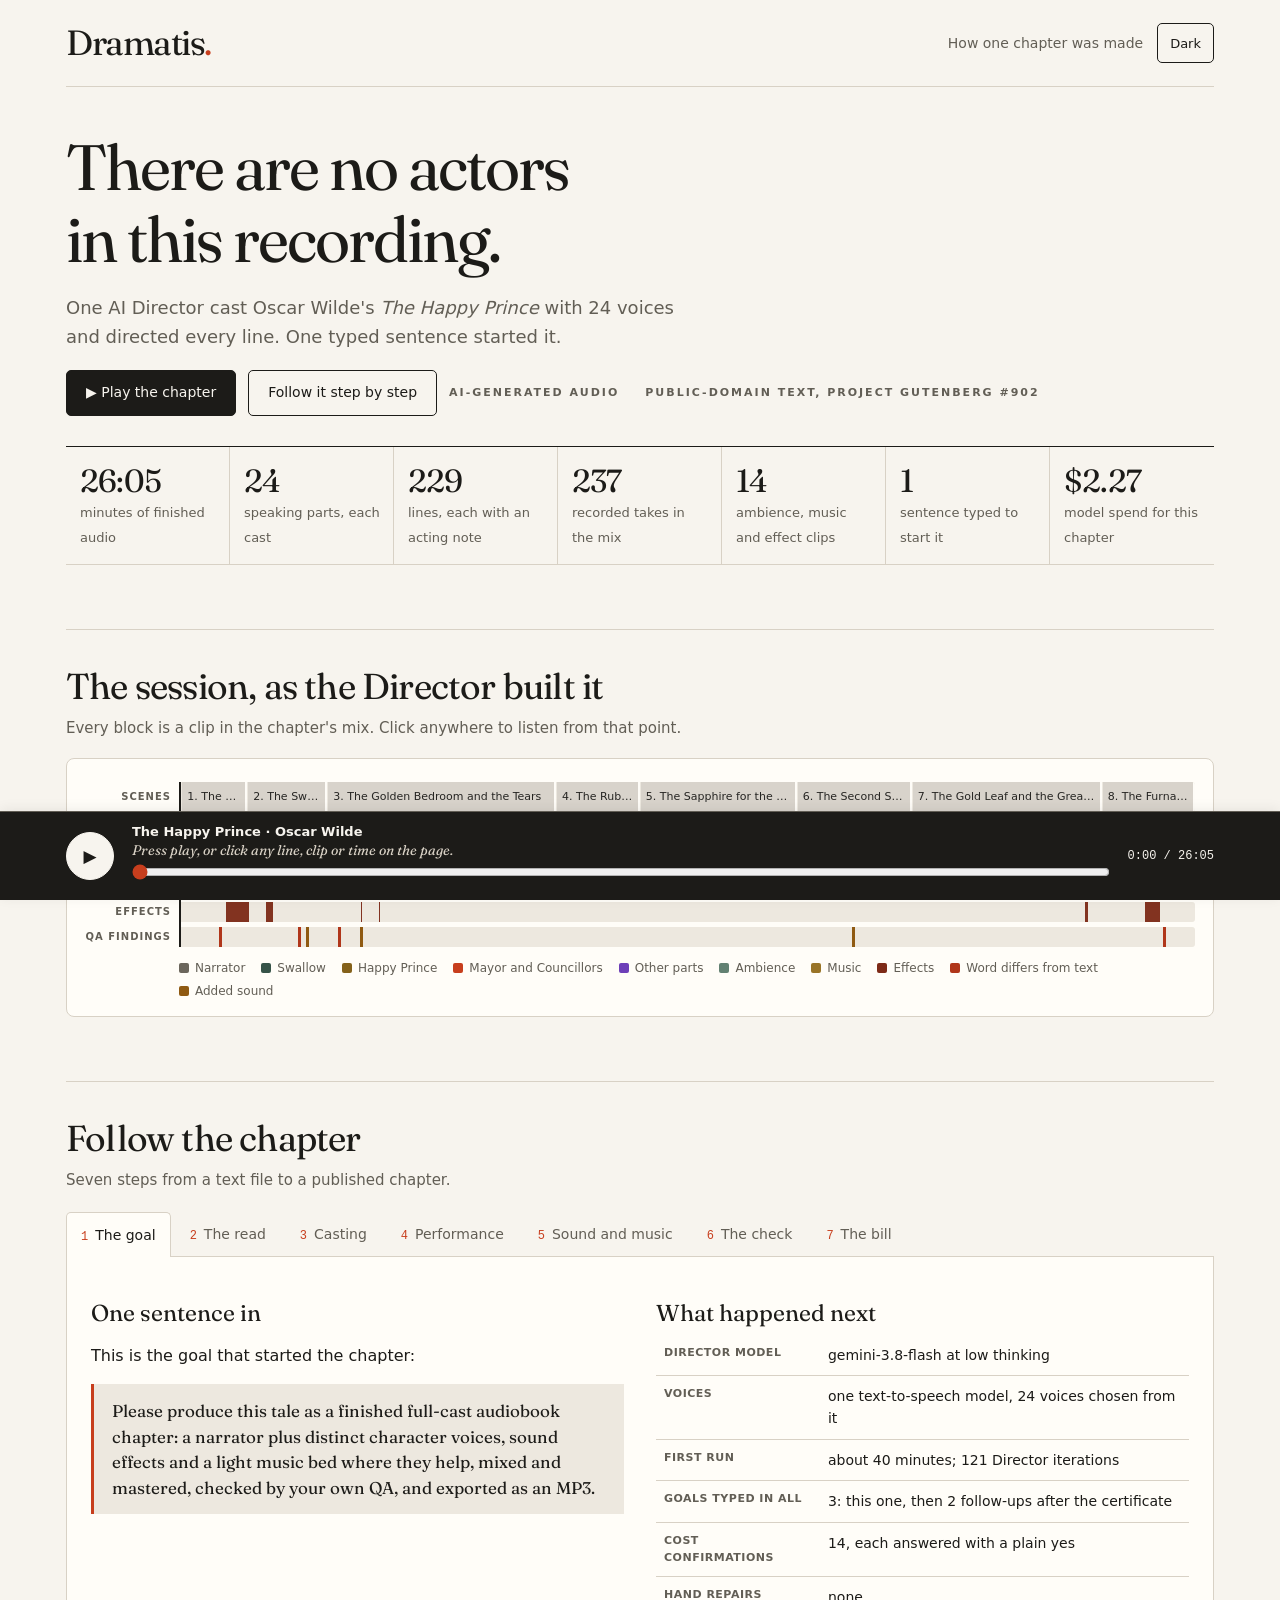
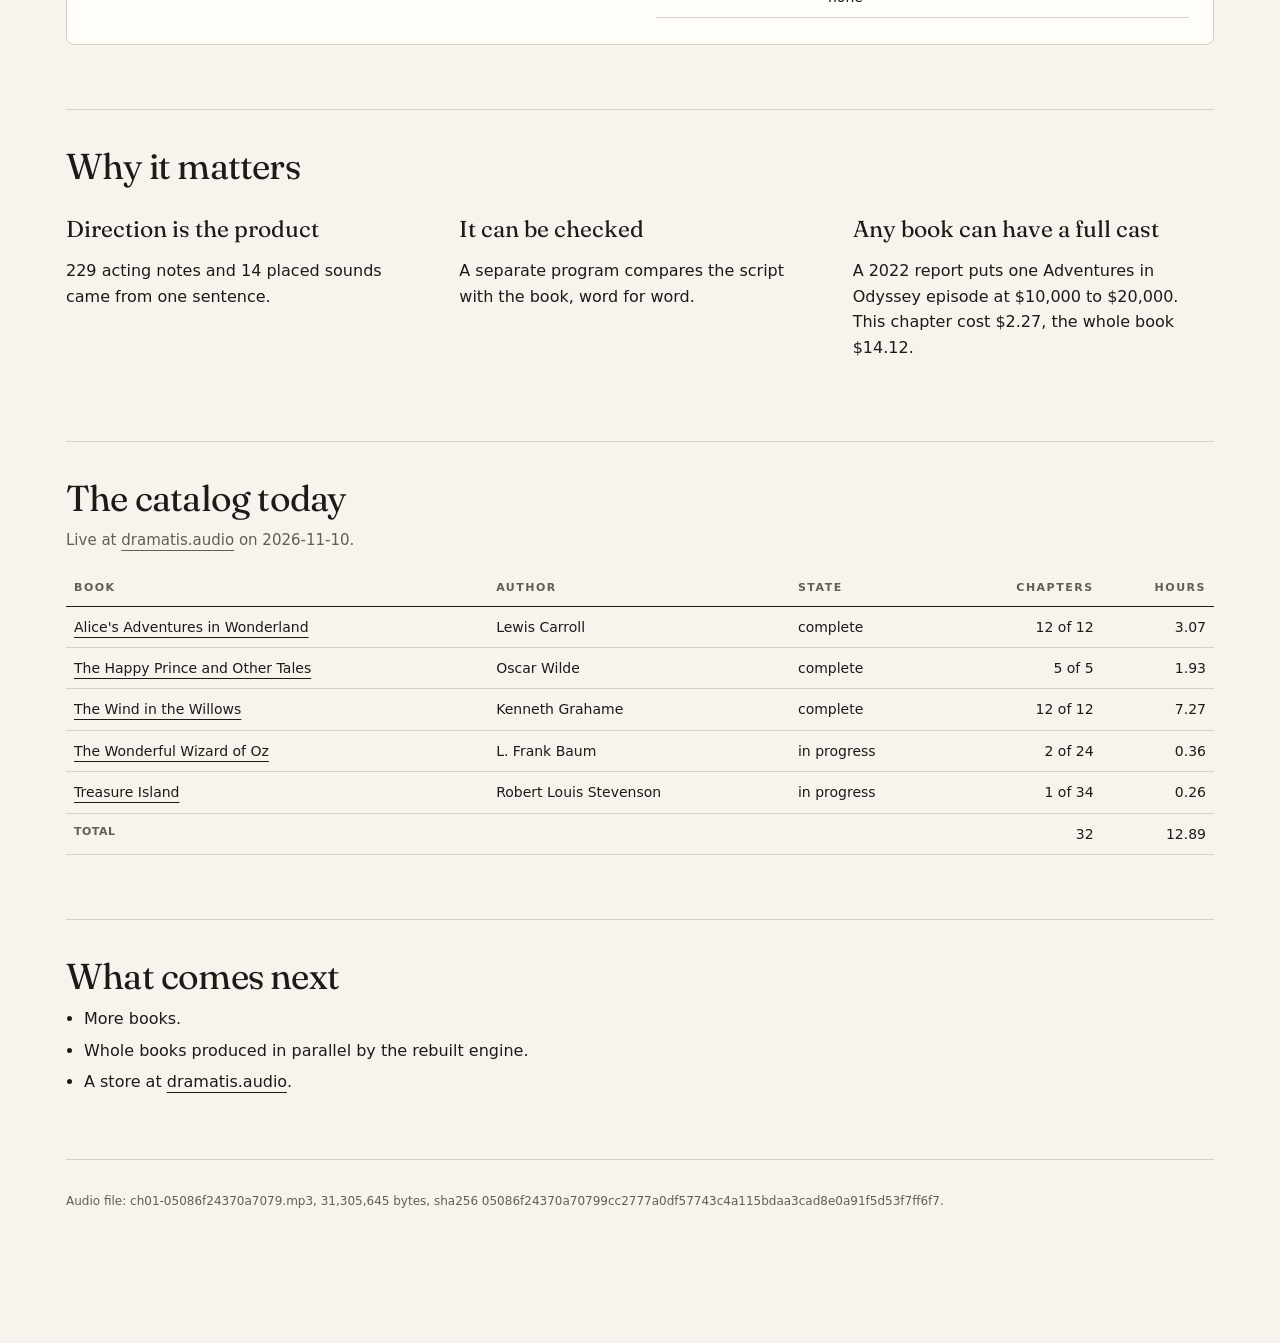
==== commit fb7bd864: "showcase: fix player, follow-playback and phone layout bugs found in QA; book links; light-theme con" ====
--- a/docs/index.html
+++ b/docs/index.html
@@ -13,8 +13,8 @@
   --paper:#f7f4ee; --ink:#1c1b18; --red:#c73e1d; --muted:#625e55; --rule:#d8d1c5; --green:#365348; --white:#fffdf8; --soft:#ede8df;
   --card:var(--white); --line:var(--rule); --accent:var(--red); --focus:var(--green);
   --ok:#365348; --warn:#8f5a12; --bad:#b0361a;
-  --v-narr:#8a857b; --v-swallow:#365348; --v-prince:#b8892c; --v-town:#c73e1d; --v-other:#6d3fb8;
-  --amb:#8eaa9b; --mus:#d3a94f; --sfx:#7d2a17; --head:#1c1b18;
+  --v-narr:#6b665c; --v-swallow:#365348; --v-prince:#84611a; --v-town:#c73e1d; --v-other:#6d3fb8;
+  --amb:#628172; --mus:#997427; --sfx:#7d2a17; --head:#1c1b18;
   --bar:#1c1b18; --bar-ink:#f7f4ee; --bar-muted:#d8d1c5; --bar-line:#625e55; --bar-warn:#f2a68f;
   --serif:'Fraunces',Georgia,'Times New Roman',serif;
   --sans:system-ui,-apple-system,BlinkMacSystemFont,'Segoe UI',sans-serif;
@@ -103,7 +103,10 @@
 thead th{border-bottom:1px solid var(--ink)}
 tbody th{letter-spacing:.5px}
 td.n,th.n{text-align:right;font-variant-numeric:tabular-nums}
-.scroll{overflow-x:auto}
+.scroll{overflow-x:auto;--sbg:var(--paper);--shade:color-mix(in srgb,var(--ink) 22%,transparent);
+  background:linear-gradient(to right,var(--sbg) 40%,transparent) left/32px 100% no-repeat local,linear-gradient(to left,var(--sbg) 40%,transparent) right/32px 100% no-repeat local,
+    linear-gradient(to right,var(--shade),transparent) left/14px 100% no-repeat scroll,linear-gradient(to left,var(--shade),transparent) right/14px 100% no-repeat scroll}
+.panel .scroll{--sbg:var(--white)}
 .seek{background:none;border:1px solid var(--rule);border-radius:5px;padding:2px 8px;font:12px var(--mono);font-variant-numeric:tabular-nums;cursor:pointer;color:var(--red);white-space:nowrap}
 .seek:hover{border-color:var(--ink);background:var(--soft)}
 .note{font-size:13px;color:var(--muted)}
@@ -141,10 +144,12 @@
 footer{margin:64px 0 20px;border-top:1px solid var(--rule);padding-top:20px;font-size:12px;color:var(--muted);overflow-wrap:anywhere}
 
 /* transport: the site's ink mini player */
-.transport{position:fixed;left:0;right:0;bottom:0;background:var(--bar);border-top:1px solid var(--bar-line);color:var(--bar-ink);z-index:10;padding-bottom:env(safe-area-inset-bottom);box-shadow:0 -2px 12px #0001}
+.transport{--focus:#8fb8a5;position:fixed;left:0;right:0;bottom:0;background:var(--bar);border-top:1px solid var(--bar-line);color:var(--bar-ink);z-index:10;padding-bottom:env(safe-area-inset-bottom);box-shadow:0 -2px 12px #0001}
 .transport .wrap{display:grid;grid-template-columns:auto 1fr auto;gap:18px;align-items:center;padding-top:12px;padding-bottom:12px}
 .play{width:48px;height:48px;border-radius:50%;border:1px solid var(--bar-ink);background:var(--bar-ink);color:var(--bar);font-size:17px;cursor:pointer}
 .play:hover{background:var(--green);border-color:var(--green);color:var(--paper)}
+.play.loading,.btn.loading{cursor:progress;animation:waitpulse 1.1s ease-in-out infinite}
+@keyframes waitpulse{50%{opacity:.6}}
 .now{min-width:0}
 .now .l1{font:600 13px/1.3 var(--sans);white-space:nowrap;overflow:hidden;text-overflow:ellipsis}
 .now .l2{font:italic 14px/1.3 var(--serif);color:var(--bar-muted);white-space:nowrap;overflow:hidden;text-overflow:ellipsis}
@@ -161,10 +166,23 @@
   .line{grid-template-columns:1fr}.bar{grid-template-columns:1fr 1fr 70px}
   .transport .wrap{grid-template-columns:auto 1fr;gap:12px}.clock{grid-column:2}
 }
+@media (max-width:640px){
+  #p-cast .scroll{overflow:visible;background:none}
+  #p-cast thead{position:absolute;width:1px;height:1px;overflow:hidden;clip:rect(0 0 0 0);white-space:nowrap}
+  #p-cast table,#p-cast tbody{display:block}
+  #p-cast tr{display:grid;grid-template-columns:1fr auto;gap:2px 12px;align-items:baseline;padding:12px 0;border-bottom:1px solid var(--rule)}
+  #p-cast td{border:0;padding:0}
+  #p-cast td:nth-child(1){grid-area:1/1}#p-cast td:nth-child(2){grid-area:2/1}#p-cast td:nth-child(3){grid-area:1/2}
+  #p-cast td:nth-child(5){grid-area:2/2;justify-self:end}#p-cast td:nth-child(4){grid-area:3/1/4/3;margin-top:4px}
+  #p-cast td:nth-child(2)::before,#p-cast td:nth-child(3)::before{font-size:11px;font-weight:700;letter-spacing:1.5px;text-transform:uppercase;color:var(--muted);margin-right:8px}
+  #p-cast td:nth-child(2)::before{content:"Voice"}#p-cast td:nth-child(3)::before{content:"Lines"}
+}
+@media (max-width:480px){.cat tr>:nth-child(2){display:none}.cat th,.cat td{padding-left:4px;padding-right:4px}.cat th{letter-spacing:.5px}}
 @media (max-width:420px){h1{font-size:36px}.top small{font-size:12px}}
-@media (prefers-reduced-motion:reduce){html{scroll-behavior:auto}}
+@media (pointer:coarse){.seek{min-height:32px;padding:4px 10px}}
+@media (prefers-reduced-motion:reduce){html{scroll-behavior:auto}.play.loading,.btn.loading{animation:none;opacity:.7}}
 .top-r{display:flex;align-items:center;gap:14px}
-.theme-toggle{font:13px/1 var(--sans);color:var(--ink);background:transparent;border:1px solid var(--ink);border-radius:5px;min-height:34px;padding:0 12px;cursor:pointer}
+.theme-toggle{font:13px/1 var(--sans);color:var(--ink);background:transparent;border:1px solid var(--ink);border-radius:5px;min-height:40px;padding:0 12px;cursor:pointer}
 .theme-toggle:hover{border-color:var(--green);color:var(--green)}
 .theme-toggle:focus-visible{outline:3px solid var(--focus);outline-offset:2px}
 </style>
@@ -174,7 +192,7 @@
 <div class="wrap">
 <header class="top">
   <div class="brand">Dramatis</div>
-  <div class="top-r"><small>How one chapter was made</small><button type="button" class="theme-toggle" id="theme-toggle" aria-label="Switch to dark mode">Dark</button></div>
+  <div class="top-r"><small>How one chapter was made</small><button type="button" class="theme-toggle" id="theme-toggle" aria-label="Switch to dark mode">Dark</button><script>(function(){var b=document.getElementById('theme-toggle'),t=document.documentElement.getAttribute('data-theme'),d=t?t==='dark':!!(window.matchMedia&&window.matchMedia('(prefers-color-scheme: dark)').matches);b.textContent=d?'Light':'Dark';b.setAttribute('aria-label',d?'Switch to light mode':'Switch to dark mode')})();</script></div>
 </header>
 
 <h1>There are no actors in this recording.</h1>
@@ -289,7 +307,7 @@
 
 <h2>The catalog today</h2>
 <p class="sub">Live at <a href="https://dramatis.audio/">dramatis.audio</a> on 2026-11-10.</p>
-<div class="scroll"><table><thead><tr><th>Book</th><th>Author</th><th>State</th><th class="n">Chapters</th><th class="n">Hours</th></tr></thead><tbody id="catRows"></tbody></table></div>
+<div class="scroll"><table class="cat"><thead><tr><th>Book</th><th>Author</th><th>State</th><th class="n">Chapters</th><th class="n">Hours</th></tr></thead><tbody id="catRows"></tbody></table></div>
 
 <h2>What comes next</h2>
 <ul class="plain">
@@ -337,24 +355,39 @@
 var VOICE={}; C.cast.forEach(function(c){ VOICE[c.who]=c.voice; });
 
 /* ---------- player (real audio, or a silent clock if it cannot load) ---------- */
-var au=$("au"), silent=false, vt=0, vtimer=null, loaded=false;
+var au=$("au"), silent=false, vt=0, vtimer=null, loaded=false, want=false;
 function ensureSrc(){ if(!loaded){ au.src=C.audio_url; loaded=true; } }
-function now(){ return silent ? vt : au.currentTime*1000; }
+/* before metadata the element still reports 0, so a pending seek target (vt) is the position */
+function now(){ return (silent || au.readyState<1) ? vt : au.currentTime*1000; }
 function playing(){ return silent ? vtimer!==null : !au.paused; }
+function setPlayUI(on){
+  var p=$("play"), h=$("heroPlay");
+  p.textContent=on?"❚❚":"▶"; p.setAttribute("aria-label",on?"Pause":"Play");
+  h.textContent=on?"❚❚ Pause":"▶ Play the chapter"; h.setAttribute("aria-label",on?"Pause":"Play the chapter");
+}
+function setBusy(on){ ["play","heroPlay"].forEach(function(id){ var b=$(id); b.classList.toggle("loading",on); if(on) b.setAttribute("aria-busy","true"); else b.removeAttribute("aria-busy"); }); }
 function goSilent(){
-  if(silent) return; silent=true; $("silent").hidden=false;
+  if(silent) return; silent=true; $("silent").hidden=false; setBusy(false);
   vt = (au.currentTime||0)*1000 || vt;
 }
-function startSilent(){ var last=Date.now(); vtimer=setInterval(function(){ var n=Date.now(); vt+=n-last; last=n; if(vt>=DUR){ vt=DUR; stopSilent(); } tick(); },200); $("play").textContent="❚❚"; }
-function stopSilent(){ clearInterval(vtimer); vtimer=null; $("play").textContent="▶"; }
+function startSilent(){
+  if(vtimer!==null) return;
+  var last=Date.now();
+  vtimer=setInterval(function(){ var n=Date.now(); vt+=n-last; last=n; if(vt>=DUR){ vt=DUR; stopSilent(); } tick(); },200);
+  setPlayUI(true);
+}
+function stopSilent(){ if(vtimer!==null){ clearInterval(vtimer); vtimer=null; } setPlayUI(false); }
 function play(){
-  if(silent){ if(vtimer===null) startSilent(); return; }
+  want=true;
+  if(silent){ if(vt>=DUR) vt=0; startSilent(); tick(); return; }
   ensureSrc();
-  var p=au.play(); if(p && p.catch) p.catch(function(){ goSilent(); startSilent(); });
-}
-function pause(){ if(silent){ stopSilent(); } else { au.pause(); } }
+  if(au.readyState<3) setBusy(true);
+  /* a pause() during loading rejects play() with AbortError: that is not a media failure */
+  var p=au.play(); if(p && p.catch) p.catch(function(e){ if(e && e.name==="AbortError") return; goSilent(); if(want) startSilent(); });
+}
+function pause(){ want=false; if(silent){ stopSilent(); } else { au.pause(); } setBusy(false); }
 function seek(ms, andPlay){
-  ms=Math.max(0,Math.min(DUR-200,ms)); vt=ms;
+  ms=Math.max(0,Math.min(DUR-200,ms)); vt=ms; lastLine=null;
   if(!silent){
     ensureSrc();
     var set=function(){ try{ au.currentTime=ms/1000; }catch(e){} };
@@ -363,13 +396,24 @@
   tick(ms);
   if(andPlay!==false) play();
 }
-au.addEventListener("error",function(){ if(loaded){ var was=vtimer!==null; goSilent(); if(!was) startSilent(); } });
-au.addEventListener("play",function(){ $("play").textContent="❚❚"; });
-au.addEventListener("pause",function(){ if(!silent) $("play").textContent="▶"; });
+au.addEventListener("error",function(){ if(loaded){ goSilent(); if(want) startSilent(); } });
+au.addEventListener("play",function(){ setPlayUI(true); });
+au.addEventListener("pause",function(){ setBusy(false); if(!silent) setPlayUI(false); });
+au.addEventListener("waiting",function(){ if(!au.paused && au.readyState<3) setBusy(true); });
+au.addEventListener("stalled",function(){ if(!au.paused && au.readyState<3) setBusy(true); });
+au.addEventListener("playing",function(){ setBusy(false); });
 au.addEventListener("timeupdate",function(){ if(!silent) tick(); });
 $("play").addEventListener("click",function(){ playing()?pause():play(); });
 $("heroPlay").addEventListener("click",function(){ playing()?pause():play(); });
+/* the scrubber follows playback except while the user is moving it (pointer held, or a key pressed just now) */
+var scrubHeld=false, scrubKeyAt=0;
+$("scrub").addEventListener("pointerdown",function(){ scrubHeld=true; });
+window.addEventListener("pointerup",function(){ scrubHeld=false; });
+window.addEventListener("pointercancel",function(){ scrubHeld=false; });
+$("scrub").addEventListener("change",function(){ scrubHeld=false; });
+$("scrub").addEventListener("keydown",function(){ scrubKeyAt=Date.now(); });
 $("scrub").addEventListener("input",function(e){ seek(e.target.value/1000*DUR, playing()); });
+setPlayUI(false);
 $("dur").textContent=fmt(DUR);
 
 /* ---------- facts ---------- */
@@ -401,12 +445,20 @@
 TABS.forEach(function(t,i){
   var b=el("button","tab"); b.setAttribute("role","tab"); b.id="t-"+t[0]; b.setAttribute("aria-controls","p-"+t[0]);
   var n=el("b",null,String(i+1)); b.appendChild(n); b.appendChild(document.createTextNode(t[1]));
-  b.setAttribute("aria-selected",i===0?"true":"false");
+  b.setAttribute("aria-selected",i===0?"true":"false"); b.setAttribute("tabindex",i===0?"0":"-1");
   b.addEventListener("click",function(){ show(t[0]); });
+  b.addEventListener("keydown",function(e){
+    var j=e.key==="ArrowRight"?(i+1)%TABS.length:e.key==="ArrowLeft"?(i+TABS.length-1)%TABS.length:e.key==="Home"?0:e.key==="End"?TABS.length-1:-1;
+    if(j<0) return; e.preventDefault(); show(TABS[j][0]); $("t-"+TABS[j][0]).focus();
+  });
   $("tabs").appendChild(b); $("p-"+t[0]).setAttribute("aria-labelledby",b.id);
 });
-function show(id){ TABS.forEach(function(t){ var on=t[0]===id; $("p-"+t[0]).hidden=!on; $("t-"+t[0]).setAttribute("aria-selected",on?"true":"false"); }); }
-function seekBtn(ms){ var b=el("button","seek",fmt(ms)); b.title="Listen from "+fmt(ms); b.addEventListener("click",function(e){ e.stopPropagation(); seek(ms); }); return b; }
+function show(id){
+  TABS.forEach(function(t){ var on=t[0]===id, b=$("t-"+t[0]); $("p-"+t[0]).hidden=!on; b.setAttribute("aria-selected",on?"true":"false"); b.setAttribute("tabindex",on?"0":"-1"); });
+  if(id==="perf"){ lastLine=null; tick(); }
+}
+/* label: the time shown (default ms); ms: where playback starts */
+function seekBtn(ms, label){ var at=label!=null?label:ms; var b=el("button","seek",fmt(at)); b.title="Listen from "+fmt(at); b.addEventListener("click",function(e){ e.stopPropagation(); seek(ms); }); return b; }
 
 /* ---------- the read ---------- */
 C.scenes.forEach(function(sc){
@@ -425,7 +477,7 @@
 
 /* ---------- script ---------- */
 var curScene=1, lineNodes=[];
-C.scenes.forEach(function(sc){ var b=el("button","chip",sc.n+". "+sc.title); b.setAttribute("aria-pressed",sc.n===1?"true":"false"); b.addEventListener("click",function(){ renderScene(sc.n,true); }); $("sceneChips").appendChild(b); });
+C.scenes.forEach(function(sc){ var b=el("button","chip",sc.n+". "+sc.title); b.setAttribute("aria-pressed",sc.n===1?"true":"false"); b.addEventListener("click",function(){ renderScene(sc.n,true); if($("optFollow").checked) markLines(lineAt(now())); }); $("sceneChips").appendChild(b); });
 function renderScene(n, user){
   curScene=n; var sc=C.scenes[n-1];
   Array.prototype.forEach.call($("sceneChips").children,function(b,i){ b.setAttribute("aria-pressed",i===n-1?"true":"false"); });
@@ -441,6 +493,7 @@
   if(user) box.scrollTop=0;
 }
 $("optDir").addEventListener("change",function(e){ $("script").classList.toggle("nodir",!e.target.checked); });
+$("optFollow").addEventListener("change",function(e){ if(e.target.checked){ lastLine=null; tick(); } });
 renderScene(1);
 
 /* ---------- sound ---------- */
@@ -455,7 +508,7 @@
 /* ---------- check ---------- */
 D.qa_facts.forEach(function(r){ var tr=el("tr"); tr.appendChild(el("th",null,r[0])); var td=el("td",null,r[1]); if(r[2]) td.className=r[2]; tr.appendChild(td); $("qaFacts").appendChild(tr); });
 D.findings.forEach(function(f){
-  var tr=el("tr"); var td=el("td"); td.appendChild(seekBtn(Math.max(0,f.t-400))); tr.appendChild(td);
+  var tr=el("tr"); var td=el("td"); td.appendChild(seekBtn(Math.max(0,f.t-400),f.t)); tr.appendChild(td);
   tr.appendChild(el("td",null,f.who)); tr.appendChild(el("td",null,f.text)); tr.appendChild(el("td",null,f.heard));
   var v=el("td"); var s=el("span","verdict "+(f.kind==="word"?"bad":"warn"),f.kind==="word"?"WORD DIFFERS":"ADDED SOUND"); v.appendChild(s); tr.appendChild(v);
   $("findRows").appendChild(tr);
@@ -477,7 +530,8 @@
     var l=el("span"); var sw=el("i","sw"); sw.style.background=cols[i]; l.appendChild(sw); l.appendChild(document.createTextNode(p[0]+" "+money(p[1])+" ("+Math.round(p[1]/tot*100)+"%)")); $("splitLegend").appendChild(l); }); })();
 
 /* ---------- catalog, audio file ---------- */
-D.catalog.forEach(function(b){ var tr=el("tr"); var td=el("td"); var a=el("a",null,b.title); a.href="https://dramatis.audio/"; a.rel="noopener"; td.appendChild(a); tr.appendChild(td);
+var BOOK_ID={"Alice's Adventures in Wonderland":"alice-in-wonderland","The Happy Prince and Other Tales":"happy-prince","The Wind in the Willows":"wind-in-the-willows","The Wonderful Wizard of Oz":"wizard-of-oz","Treasure Island":"treasure-island"};
+D.catalog.forEach(function(b){ var tr=el("tr"); var td=el("td"); var a=el("a",null,b.title); a.href="https://dramatis.audio/"+(BOOK_ID[b.title]?"#book/"+BOOK_ID[b.title]:""); a.rel="noopener"; td.appendChild(a); tr.appendChild(td);
   tr.appendChild(el("td",null,b.author)); tr.appendChild(el("td",null,b.status==="complete"?"complete":"in progress"));
   tr.appendChild(el("td","n",b.ready+" of "+b.planned)); tr.appendChild(el("td","n",b.hours.toFixed(2))); $("catRows").appendChild(tr); });
 (function(){ var tr=el("tr"); tr.appendChild(el("th",null,"Total")); tr.appendChild(el("td")); tr.appendChild(el("td"));
@@ -485,13 +539,28 @@
 $("fileLine").textContent=C.audio_url.split("/").pop()+", "+C.export_bytes.toLocaleString("en-US")+" bytes, sha256 "+C.export_sha256;
 
 /* ---------- playback-linked UI ---------- */
-var lastLine=null;
-function lineAt(ms){ var lo=0, hi=LINES.length-1, best=null; while(lo<=hi){ var mid=(lo+hi)>>1; if(LINES[mid].t0<=ms){ best=LINES[mid]; lo=mid+1; } else hi=mid-1; } return best; }
+var lastLine=null, NOLINE={}, NOW0=[$("nowWho").textContent,$("nowTxt").textContent];
+/* the last line starting at or before ms; of lines sharing one take (same t0), the first, which owns the take */
+function lineAt(ms){ var lo=0, hi=LINES.length-1, best=-1; while(lo<=hi){ var mid=(lo+hi)>>1; if(LINES[mid].t0<=ms){ best=mid; lo=mid+1; } else hi=mid-1; }
+  while(best>0 && LINES[best-1].t0===LINES[best].t0) best--; return best<0?null:LINES[best]; }
+/* highlight l in the shown scene, with every line that shares its take; returns the first highlighted node */
+function markLines(l){ var first=null;
+  lineNodes.forEach(function(x){ var on=!!l && (x.line===l || (x.line.t0!=null && x.line.t0===l.t0 && !!(x.line.shared_take || l.shared_take)));
+    x.node.classList.toggle("on",on); if(on && !first) first=x.node; });
+  return first; }
 function tick(force){
   var ms = (typeof force==="number") ? force : now();
   $("head").style.left="calc(var(--lab) + (100% - var(--lab)) * "+(ms/DUR)+")";
-  $("clock").textContent=fmt(ms); if(document.activeElement!==$("scrub")) $("scrub").value=Math.round(ms/DUR*1000);
-  var l=lineAt(ms); if(!l) return;
+  $("clock").textContent=fmt(ms);
+  var sc=$("scrub"), vtxt=fmt(ms)+" of "+fmt(DUR);
+  if(!scrubHeld && Date.now()-scrubKeyAt>700) sc.value=Math.round(ms/DUR*1000);
+  if(sc.getAttribute("aria-valuetext")!==vtxt) sc.setAttribute("aria-valuetext",vtxt);
+  var l=lineAt(ms);
+  if(!l){
+    sceneNodes.forEach(function(n){ n.classList.remove("on"); });
+    if(lastLine!==NOLINE){ lastLine=NOLINE; $("nowWho").textContent=NOW0[0]; $("nowTxt").textContent=NOW0[1]; markLines(null); }
+    return;
+  }
   sceneNodes.forEach(function(n,i){ n.classList.toggle("on",i===l.scene-1); });
   if(l!==lastLine){
     lastLine=l;
@@ -499,8 +568,7 @@
     $("nowTxt").textContent=l.text.replace(/\s+/g," ");
     if($("optFollow").checked && !$("p-perf").hidden){
       if(l.scene!==curScene) renderScene(l.scene);
-      lineNodes.forEach(function(x){ var on=x.line===l || (x.line.shared_take && x.line.t0===l.t0); x.node.classList.toggle("on",on);
-        if(x.line===l){ var box=$("script"); box.scrollTop=x.node.offsetTop-box.offsetTop-80; } });
+      var on=markLines(l); if(on){ var box=$("script"); box.scrollTop=on.offsetTop-box.offsetTop-80; }
     }
   }
 }
